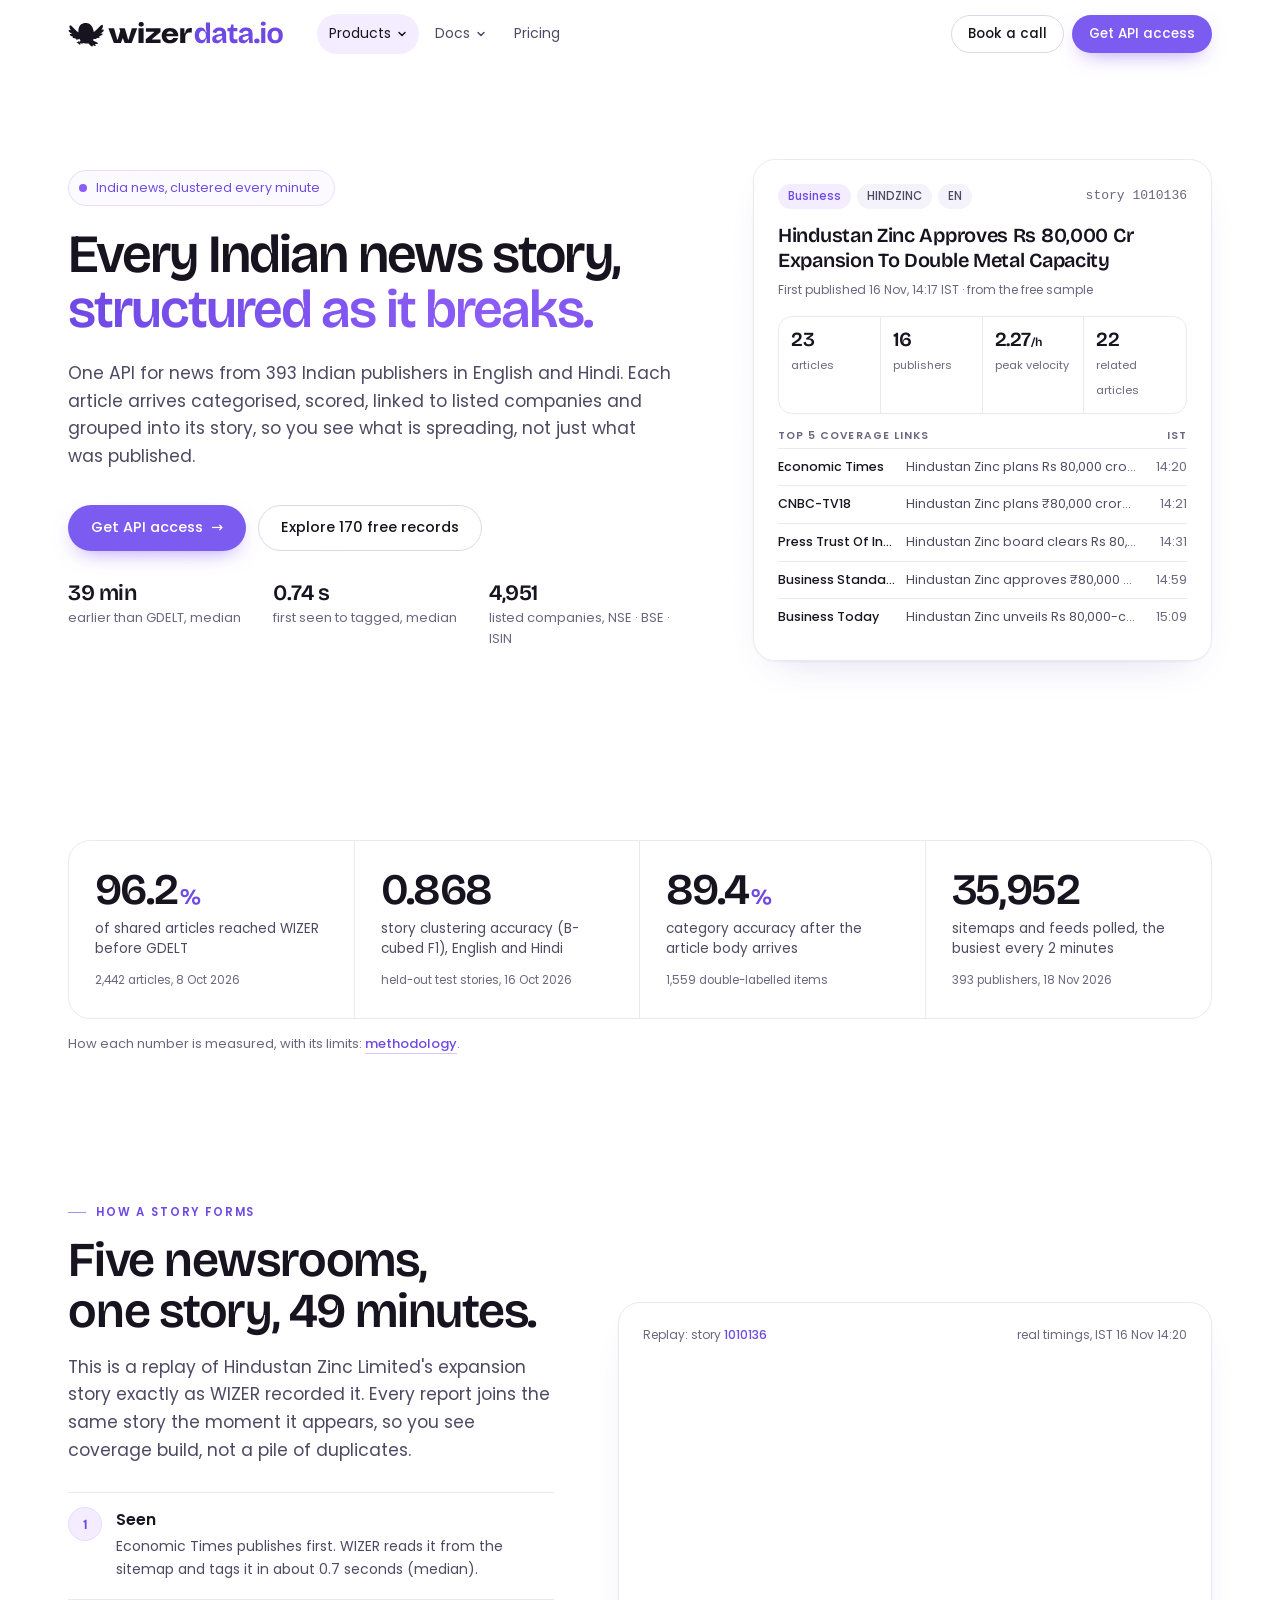
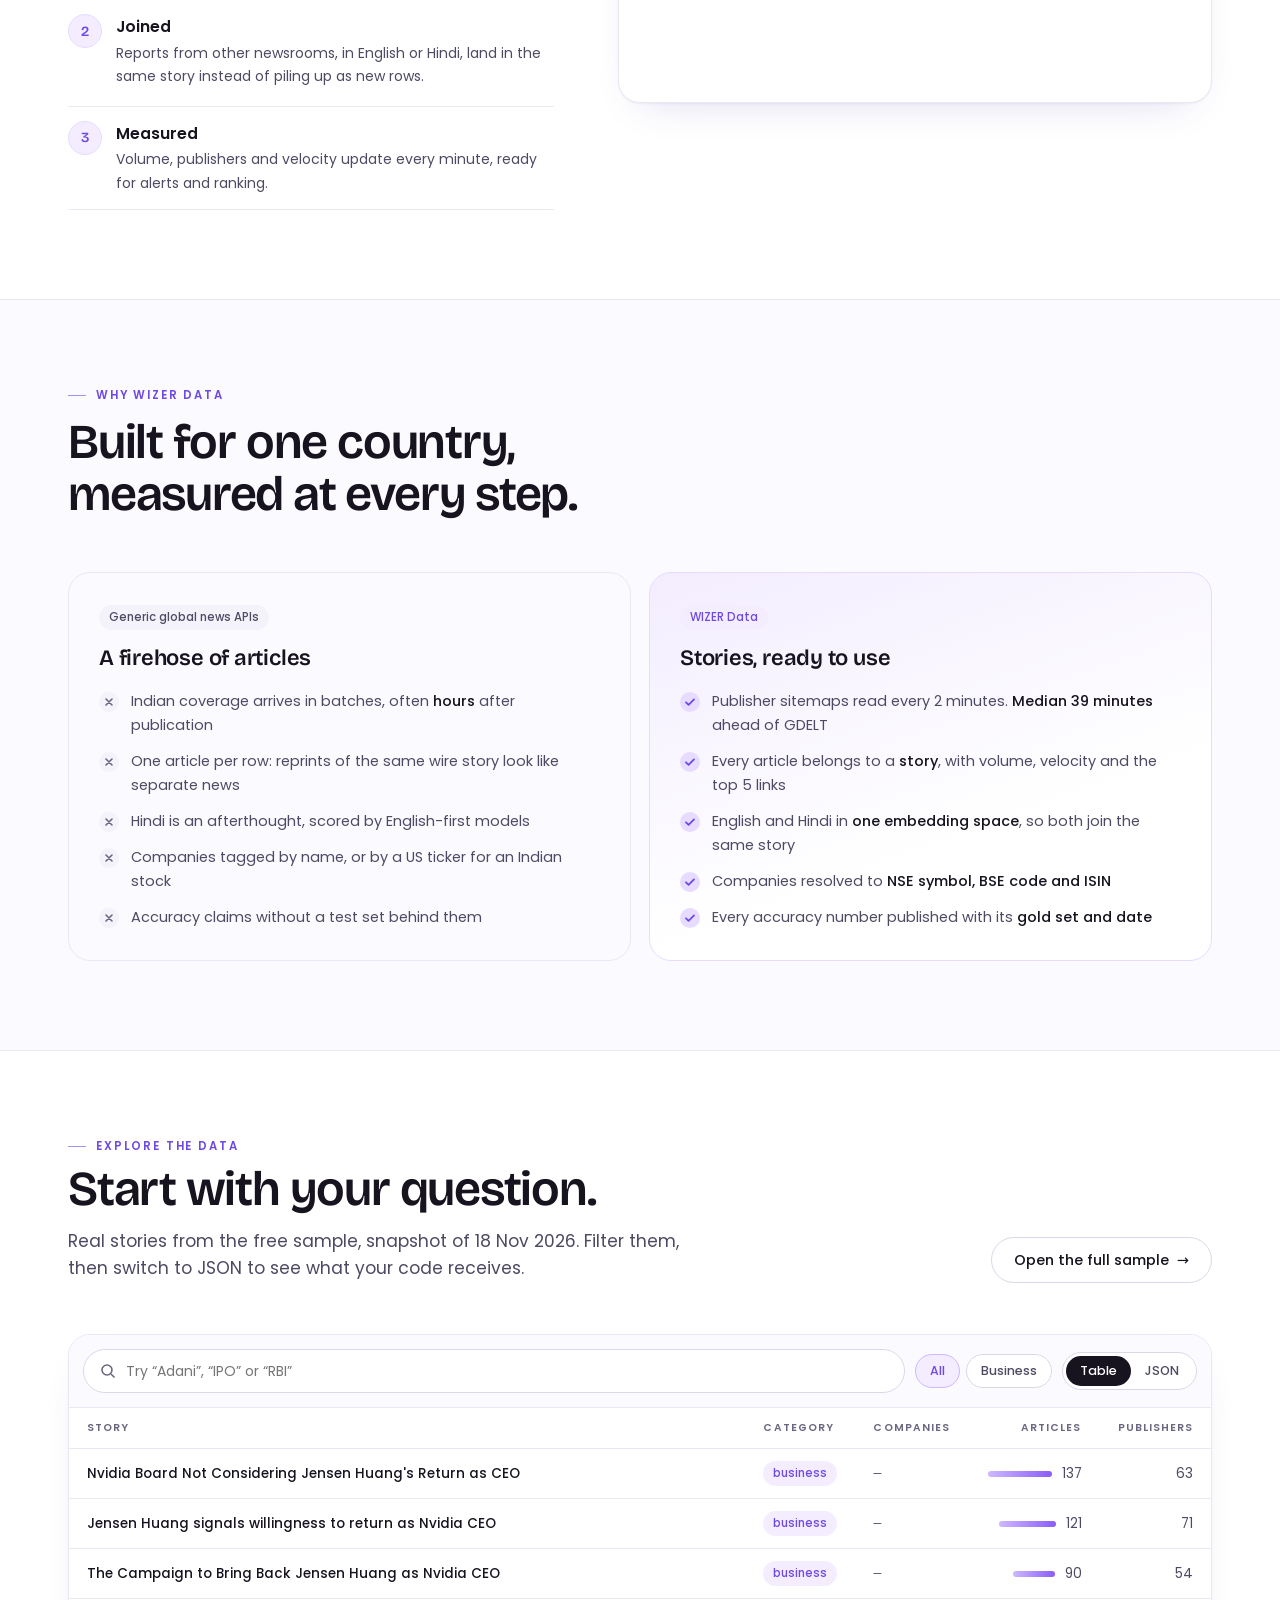
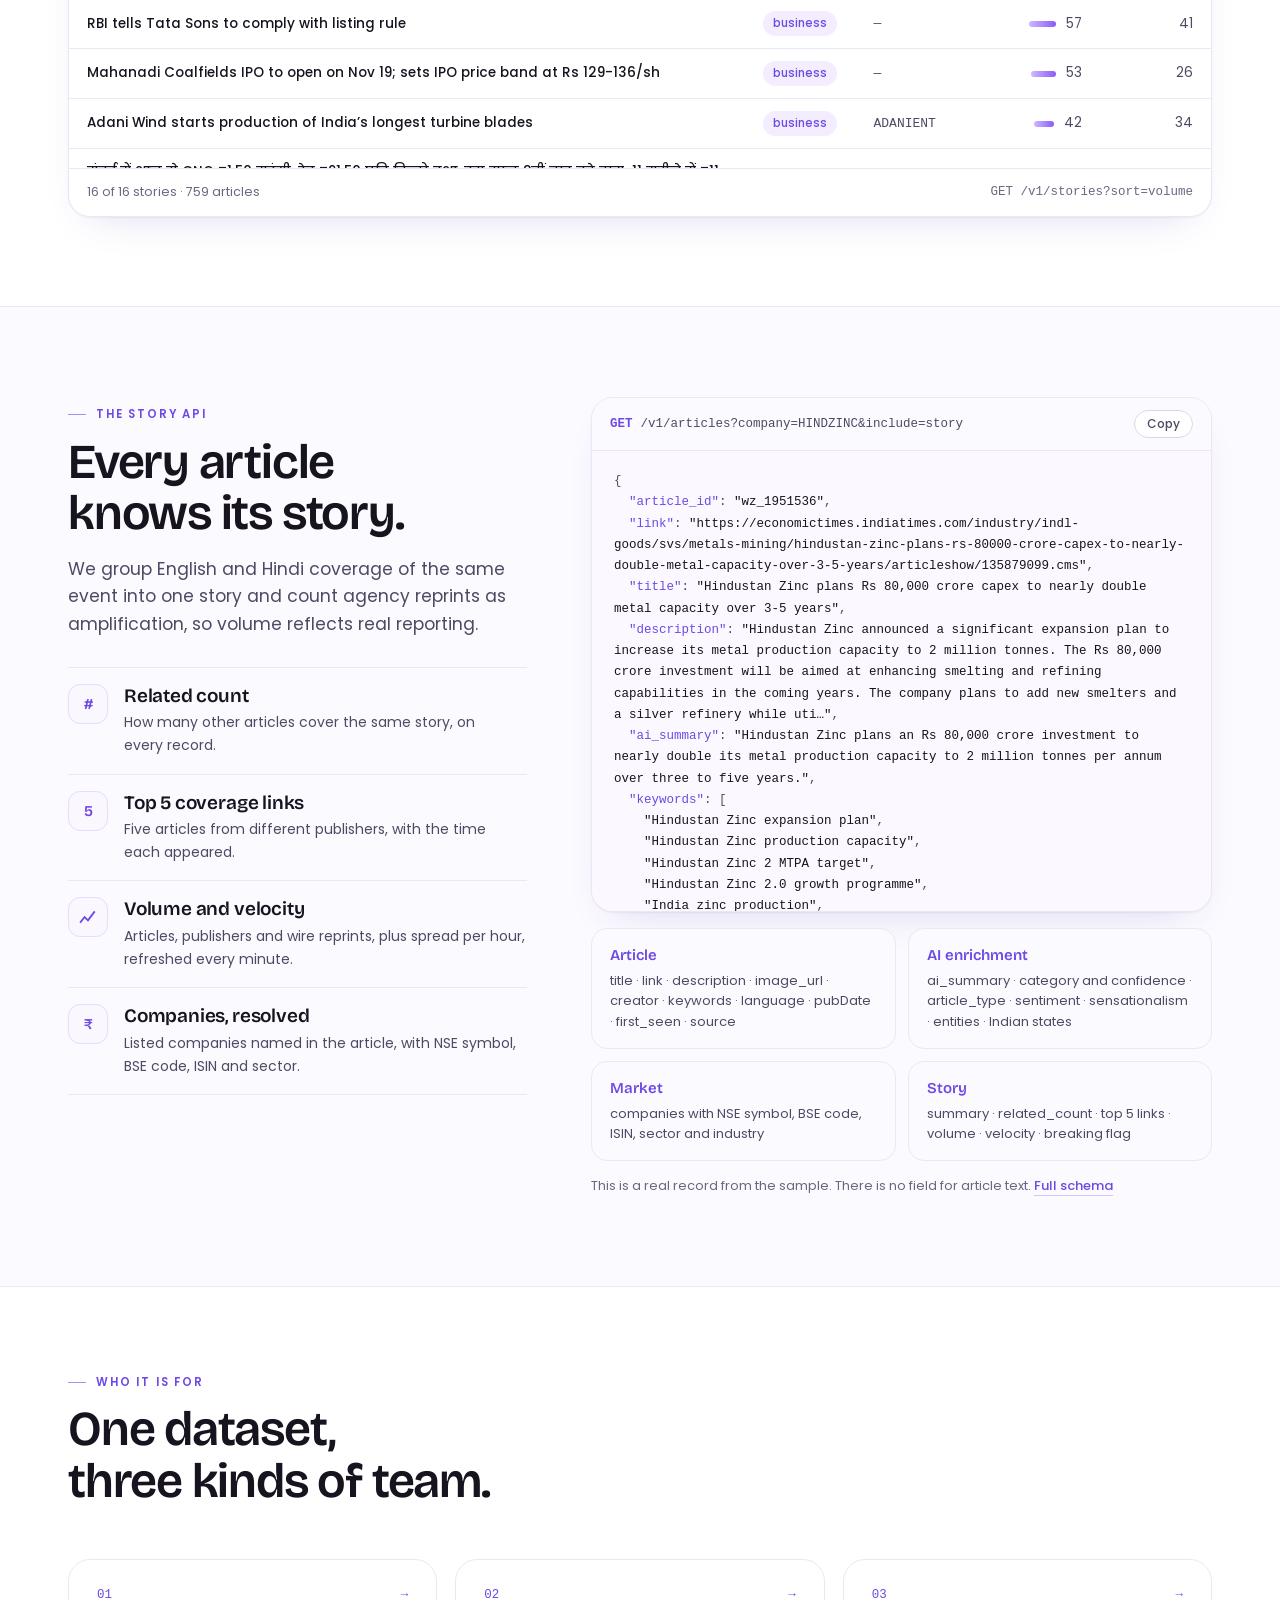
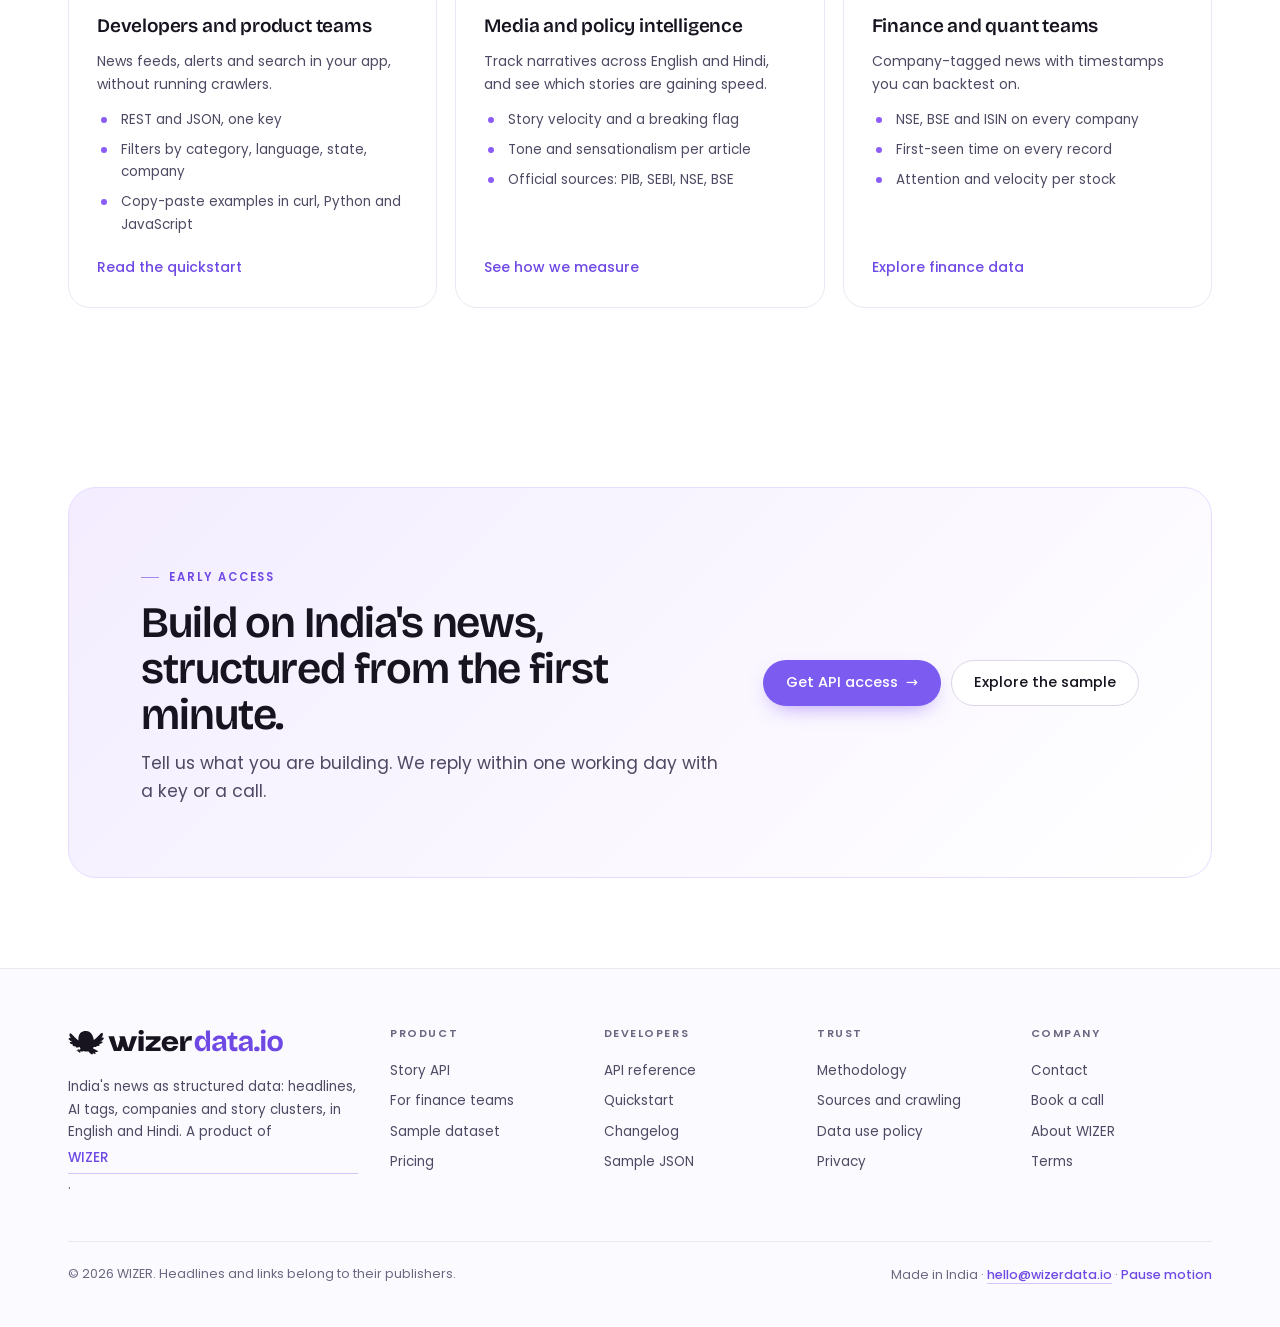
==== index.html @ df85587a "Deploy 2026-11-18 15:23" ====
<!doctype html>
<html lang="en">
<head>
<meta charset="utf-8">
<meta name="viewport" content="width=device-width, initial-scale=1, viewport-fit=cover">
<title>WIZER Data · India&#x27;s news as structured data</title>
<meta name="description" content="One API for Indian news in English and Hindi. Every article arrives tagged, linked to listed companies and grouped into its story, with volume and velocity. Never full text.">
<link rel="canonical" href="https://wizerdata.io/">
<meta name="theme-color" content="#ffffff" media="(prefers-color-scheme: light)">
<meta name="theme-color" content="#0f0d16" media="(prefers-color-scheme: dark)">
<meta property="og:type" content="website">
<meta property="og:site_name" content="WIZER Data">
<meta property="og:title" content="WIZER Data · India&#x27;s news as structured data">
<meta property="og:description" content="One API for Indian news in English and Hindi. Every article arrives tagged, linked to listed companies and grouped into its story, with volume and velocity. Never full text.">
<meta property="og:url" content="https://wizerdata.io/">
<meta property="og:image" content="https://wizerdata.io/assets/img/og.png">
<meta property="og:image:width" content="1200"><meta property="og:image:height" content="630">
<meta property="og:image:alt" content="WIZER Data: India's news as structured data">
<meta name="twitter:card" content="summary_large_image">
<meta name="twitter:title" content="WIZER Data · India&#x27;s news as structured data">
<meta name="twitter:description" content="One API for Indian news in English and Hindi. Every article arrives tagged, linked to listed companies and grouped into its story, with volume and velocity. Never full text.">
<meta name="twitter:image" content="https://wizerdata.io/assets/img/og.png">
<link rel="icon" href="assets/img/favicon.svg" type="image/svg+xml">
<link rel="icon" href="assets/img/favicon-32.png" sizes="32x32" type="image/png">
<link rel="apple-touch-icon" href="assets/img/apple-touch-icon.png">
<link rel="manifest" href="site.webmanifest">
<link rel="preconnect" href="https://fonts.googleapis.com">
<link rel="preconnect" href="https://fonts.gstatic.com" crossorigin>
<link rel="stylesheet" href="https://fonts.googleapis.com/css2?family=Bricolage+Grotesque:opsz,wght@12..96,500;12..96,600&family=Poppins:wght@400;500;600&display=swap">
<link rel="stylesheet" href="assets/css/site.31209aea.css">
<script type="application/ld+json">{"@context": "https://schema.org", "@graph": [{"@type": "Organization", "name": "WIZER", "url": "https://letswizer.com", "logo": "https://wizerdata.io/assets/img/icon-512.png", "email": "hello@wizerdata.io"}, {"@type": "WebSite", "name": "WIZER Data", "url": "https://wizerdata.io"}]}</script>
</head>
<body>
<a class="skip" href="#main">Skip to content</a>
<header class="nav" id="nav">
  <div class="wrap">
    <a href="index.html" class="logo" aria-label="WIZER Data home"><svg class="" viewBox="440 334 8452 1020" aria-hidden="true" focusable="false"><path d="M1551.42 1000.61C1566.74 1015.77 1560.55 1039.88 1536.38 1043.42C1505.86 1047.88 1475.66 1040.4 1447.03 1026.11C1439.7 1051.25 1430.27 1073.07 1419.36 1092.01C1444.07 1109.39 1484.93 1129.93 1523.35 1149.23C1584.04 1179.74 1638.64 1207.17 1613.8 1214.26C1590.6 1239.14 1542.91 1243.11 1498.71 1235.86C1524.87 1272.66 1540.91 1303.82 1520.14 1309.75C1495.34 1316.83 1450.35 1298.96 1410.51 1274.37C1420.58 1301.6 1422.37 1323.52 1403.71 1328.85C1363.22 1340.41 1281.71 1261.89 1247.91 1212.39C1228.83 1216.44 1212.98 1218.03 1203.06 1219.03C1196.94 1219.64 1193.07 1220.03 1192.07 1220.63C1135.8 1222.23 1088.29 1212.82 1048.39 1196.03C1040.02 1203.17 1030.21 1208.85 1019.55 1212.67C1006.04 1217.51 991.646 1219.18 977.819 1217.53C965.038 1216.01 953.147 1211.68 943.18 1204.95C934.425 1212.33 924.583 1220.1 914.13 1228.09C913.468 1228.59 912.826 1229.08 912.205 1229.55C924.686 1257.32 928.536 1274.41 917.597 1278.69C904.723 1283.72 894.342 1271.22 880.806 1246.6C874.782 1242.02 866.348 1235.52 854.084 1226.8C843.135 1219 832.289 1211.92 822.333 1205.43C791.316 1185.19 769.117 1170.71 780.46 1158.41C789.764 1148.31 814.084 1159.07 844.739 1178.66C828.035 1149.1 816.465 1128 832.641 1121.67C847.305 1115.94 865.054 1139.2 883.921 1173.29C884.014 1172.44 884.117 1171.6 884.211 1170.77C887.605 1142.13 889.768 1123.85 906.317 1126.42C911.274 1127.18 914.668 1130.47 916.811 1135.76C919.605 1125.04 925.018 1114.81 932.645 1105.85C913.54 1080.87 898.865 1053.82 887.947 1026.87C851.279 1051.36 811.021 1066.77 770.183 1060.81C746.028 1057.28 739.829 1033.16 755.135 1017.99C722.297 1021.47 685.671 1019.29 647.183 1005.71C622.376 996.947 617.739 969.389 638.779 954.891C640.828 953.481 642.908 952.08 645.04 950.698C554.154 923.621 488.291 891.324 515.406 854.242C518.842 849.54 524.379 846.065 530.464 844.437C552.394 838.552 581.238 839.098 613.393 844.528C516.514 797.332 432.964 741.751 475.272 693.482C477.539 690.899 480.467 688.507 483.976 687.452C498.816 683.004 526.884 687.37 560.725 698.239C518.615 649.297 482.32 586.548 502.708 517.961C505.637 508.11 512.829 497.815 524.389 498.524C572.472 501.462 658.608 615.735 736.186 689.571C766.84 718.74 809.593 752.192 848.878 782.262C821.877 441.342 1052.49 407.962 1118.07 407.962C1119.69 407.962 1121.72 407.907 1124.16 407.853C1175.28 406.589 1400.19 401.05 1453.61 767.982C1493.99 737.131 1538.66 702.359 1570.38 672.181C1647.96 598.345 1734.1 484.081 1782.18 481.134C1793.73 480.424 1800.93 490.72 1803.86 500.58C1824.24 569.158 1787.96 631.916 1745.83 680.858C1779.69 669.98 1807.74 665.614 1822.58 670.062C1826.1 671.117 1829.02 673.509 1831.29 676.092C1873.61 724.361 1790.06 779.942 1693.18 827.138C1725.33 821.708 1754.18 821.162 1776.11 827.047C1782.19 828.684 1787.73 832.158 1791.16 836.861C1818.27 873.942 1752.42 906.231 1661.53 933.307C1663.66 934.69 1665.74 936.091 1667.79 937.5C1688.83 951.998 1684.19 979.557 1659.39 988.316C1620.9 1001.9 1584.27 1004.08 1551.42 1000.61ZM2664.45 1196.22L2589.84 996.474L2514.8 1196.22H2239.1L2024.25 621.029H2246.55L2370.74 1058.7H2391.85L2488.43 724.997L2449.6 621.029H2666.53L2707.71 747.226L2796.09 1058.7H2817.2L2943.88 621.029H3156.24L2940.15 1196.22H2664.45ZM4766.17 907.895C4766.17 917.4 4765.82 926.804 4765.12 936.091H4294.16C4297.07 956.91 4303.14 977.029 4312.14 995.438C4325.22 1022.19 4344.03 1044.41 4366.69 1059.86C4389.34 1075.3 4415.04 1083.43 4441.2 1083.43C4467.37 1083.43 4493.06 1075.3 4515.72 1059.86C4537.66 1044.9 4556.01 1023.58 4569.02 997.939H4754.75C4721.78 1121.24 4617.3 1210.77 4441.2 1210.77C4232.75 1210.77 4116.24 1075.17 4116.24 907.895C4116.24 740.623 4226.54 605.021 4441.2 605.021C4657.94 605.021 4766.17 740.623 4766.17 907.895ZM3489.19 1196.22V1049.96L3814.57 776.013V759.642H3496.64V619.937H4067.92V765.099L3740.05 1040.14V1055.42H4071.64V1196.22H3489.19ZM4841.74 1196.22V619.937H5005.68L5009.39 815.305H5034.23C5040.03 764.371 5050.79 723.988 5066.53 694.155C5083.09 663.595 5106.26 641.402 5136.08 627.577C5166.71 613.753 5204.38 606.84 5249.08 606.84C5255.72 606.84 5263.17 607.204 5271.45 607.932C5279.73 607.932 5289.25 608.659 5300 610.114L5292.55 797.842C5279.3 792.021 5264.81 788.383 5249.08 786.927C5234.19 784.745 5220.94 783.653 5209.35 783.653C5177.05 783.653 5148.9 789.11 5124.89 800.025C5101.72 810.939 5083.09 827.674 5069.01 850.231C5055.76 872.787 5047.08 901.165 5042.94 935.363V1196.22H4841.74ZM3205.87 1196.22V619.937H3405.82V1196.22H3205.87ZM3414.56 464.953C3414.56 480.915 3409.78 496.605 3400.69 510.43C3391.62 524.255 3378.55 535.742 3362.81 543.719C3347.08 551.704 3329.23 555.906 3311.07 555.906C3292.91 555.906 3275.05 551.704 3259.32 543.719C3243.59 535.742 3230.52 524.255 3221.44 510.43C3212.36 496.605 3207.58 480.915 3207.58 464.953C3207.58 448.991 3212.36 433.301 3221.44 419.477C3230.52 405.652 3243.59 394.164 3259.32 386.188C3275.05 378.202 3292.91 374 3311.07 374C3329.23 374 3347.08 378.202 3362.81 386.188C3378.55 394.164 3391.62 405.652 3400.69 419.477C3409.78 433.301 3414.56 448.991 3414.56 464.953ZM4575.27 830.585C4573.71 826.81 4572.05 823.09 4570.27 819.443C4557.19 792.694 4538.37 770.474 4515.72 755.021C4493.06 739.577 4467.37 731.446 4441.2 731.446C4415.04 731.446 4389.34 739.577 4366.69 755.021C4344.03 770.474 4325.22 792.694 4312.14 819.443C4310.36 823.09 4308.69 826.81 4307.14 830.585H4575.27ZM921.52 1180.89C920.454 1178.84 919.512 1176.73 918.684 1174.56C918.353 1177.73 917.959 1181.01 917.494 1184.38C918.86 1183.2 920.205 1182.04 921.52 1180.89Z" fill="currentColor"/><path class="logo-accent" d="M5657.12 1210.75C5607.63 1210.75 5564.13 1198 5526.62 1172.5C5489.88 1147 5461.38 1111 5441.13 1064.5C5420.88 1018 5410.75 962.875 5410.75 899.125C5410.75 839.125 5419.75 785.875 5437.75 739.375C5455.75 692.875 5482.38 656.5 5517.62 630.25C5552.88 604 5596.75 590.875 5649.25 590.875C5687.5 590.875 5719.75 598 5746 612.25C5772.25 626.5 5793.63 647.5 5810.12 675.25C5827.38 702.25 5840.88 734.875 5850.63 773.125H5876.5C5871.25 749.125 5866.38 725.875 5861.88 703.375C5858.13 680.125 5855.13 658 5852.88 637C5850.63 616 5849.5 597.625 5849.5 581.875V390.625H6011.5V904.75V1195H5876.5V1024H5854C5845.75 1066 5833 1100.88 5815.75 1128.62C5798.5 1156.38 5776.38 1177 5749.38 1190.5C5723.13 1204 5692.38 1210.75 5657.12 1210.75ZM5711.12 1078C5735.88 1078 5756.88 1072.75 5774.13 1062.25C5791.38 1051.75 5805.62 1038.25 5816.88 1021.75C5828.13 1004.5 5836.38 986.125 5841.63 966.625C5846.88 946.375 5849.5 927.625 5849.5 910.375V889C5849.5 874.75 5847.25 860.125 5842.75 845.125C5839 829.375 5833.38 814 5825.88 799C5818.38 784 5809 770.875 5797.75 759.625C5786.5 747.625 5773.38 738.25 5758.38 731.5C5743.38 724.75 5726.88 721.375 5708.88 721.375C5681.88 721.375 5659 728.875 5640.25 743.875C5621.5 758.875 5606.88 779.875 5596.38 806.875C5585.88 833.125 5580.63 863.875 5580.63 899.125C5580.63 935.125 5585.88 966.625 5596.38 993.625C5607.63 1020.62 5623 1041.62 5642.5 1056.62C5662 1070.88 5684.88 1078 5711.12 1078ZM6265.38 1210.75C6232.38 1210.75 6203.13 1204.38 6177.63 1191.62C6152.13 1178.12 6132.26 1159 6118.01 1134.25C6103.76 1109.5 6096.63 1078.75 6096.63 1042C6096.63 1009.75 6102.63 982.75 6114.63 961C6127.38 939.25 6145.76 921.625 6169.76 908.125C6193.76 894.625 6223.38 883.375 6258.63 874.375C6293.88 865.375 6334.01 857.5 6379.01 850.75C6403.01 847 6422.51 843.625 6437.51 840.625C6453.26 836.875 6464.88 831.25 6472.38 823.75C6479.88 815.5 6483.63 803.875 6483.63 788.875C6483.63 767.875 6476.13 749.875 6461.13 734.875C6446.13 719.875 6422.51 712.375 6390.26 712.375C6368.51 712.375 6348.26 716.125 6329.51 723.625C6311.51 731.125 6295.76 742.375 6282.26 757.375C6269.51 772.375 6260.13 791.5 6254.13 814.75L6111.26 770.875C6120.26 740.125 6133.01 713.5 6149.51 691C6166.76 668.5 6187.38 649.75 6211.38 634.75C6235.38 619 6262.76 607.375 6293.51 599.875C6324.26 592.375 6357.63 588.625 6393.63 588.625C6451.38 588.625 6498.26 598 6534.26 616.75C6571.01 634.75 6598.38 663.25 6616.38 702.25C6634.38 740.5 6643.38 790 6643.38 850.75V952C6643.38 978.25 6643.76 1004.88 6644.51 1031.88C6646.01 1058.88 6647.51 1086.25 6649.01 1114C6651.26 1141 6653.51 1168 6655.76 1195H6512.88C6509.88 1176.25 6506.88 1154.88 6503.88 1130.88C6501.63 1106.12 6499.76 1081.38 6498.26 1056.62H6478.01C6467.51 1085.12 6452.51 1111 6433.01 1134.25C6413.51 1157.5 6389.51 1176.25 6361.01 1190.5C6333.26 1204 6301.38 1210.75 6265.38 1210.75ZM6334.01 1093.75C6348.26 1093.75 6362.51 1091.12 6376.76 1085.88C6391.76 1080.62 6406.01 1073.5 6419.51 1064.5C6433.76 1054.75 6446.51 1042.75 6457.76 1028.5C6469.76 1014.25 6479.51 998.125 6487.01 980.125L6484.76 885.625L6510.63 891.25C6497.13 901 6481.38 908.875 6463.38 914.875C6445.38 920.125 6426.63 924.25 6407.13 927.25C6388.38 930.25 6369.63 933.625 6350.88 937.375C6332.13 941.125 6315.26 946 6300.26 952C6286.01 958 6274.38 966.25 6265.38 976.75C6257.13 986.5 6253.01 1000.38 6253.01 1018.38C6253.01 1041.62 6260.51 1060 6275.51 1073.5C6290.51 1087 6310.01 1093.75 6334.01 1093.75ZM6970.71 1208.5C6904.71 1208.5 6855.96 1191.25 6824.46 1156.75C6793.71 1121.5 6778.34 1065.62 6778.34 989.125V731.5H6692.84L6695.09 604.375H6754.71C6777.96 604.375 6795.21 601 6806.46 594.25C6817.71 587.5 6824.46 575.125 6826.71 557.125L6841.34 472.75H6933.59V604.375H7083.21V736H6933.59V982.375C6933.59 1009.38 6939.96 1028.88 6952.71 1040.88C6965.46 1052.88 6984.96 1058.88 7011.21 1058.88C7025.46 1058.88 7038.96 1057.38 7051.71 1054.38C7065.21 1051.38 7076.84 1046.5 7086.59 1039.75V1190.5C7063.34 1198 7041.96 1202.88 7022.46 1205.12C7002.96 1207.38 6985.71 1208.5 6970.71 1208.5ZM7303.11 1210.75C7270.11 1210.75 7240.86 1204.38 7215.36 1191.62C7189.86 1178.12 7169.98 1159 7155.73 1134.25C7141.48 1109.5 7134.36 1078.75 7134.36 1042C7134.36 1009.75 7140.36 982.75 7152.36 961C7165.11 939.25 7183.48 921.625 7207.48 908.125C7231.48 894.625 7261.11 883.375 7296.36 874.375C7331.61 865.375 7371.73 857.5 7416.73 850.75C7440.73 847 7460.23 843.625 7475.23 840.625C7490.98 836.875 7502.61 831.25 7510.11 823.75C7517.61 815.5 7521.36 803.875 7521.36 788.875C7521.36 767.875 7513.86 749.875 7498.86 734.875C7483.86 719.875 7460.23 712.375 7427.98 712.375C7406.23 712.375 7385.98 716.125 7367.23 723.625C7349.23 731.125 7333.48 742.375 7319.98 757.375C7307.23 772.375 7297.86 791.5 7291.86 814.75L7148.98 770.875C7157.98 740.125 7170.73 713.5 7187.23 691C7204.48 668.5 7225.11 649.75 7249.11 634.75C7273.11 619 7300.48 607.375 7331.23 599.875C7361.98 592.375 7395.36 588.625 7431.36 588.625C7489.11 588.625 7535.98 598 7571.98 616.75C7608.73 634.75 7636.11 663.25 7654.11 702.25C7672.11 740.5 7681.11 790 7681.11 850.75V952C7681.11 978.25 7681.48 1004.88 7682.23 1031.88C7683.73 1058.88 7685.23 1086.25 7686.73 1114C7688.98 1141 7691.23 1168 7693.48 1195H7550.61C7547.61 1176.25 7544.61 1154.88 7541.61 1130.88C7539.36 1106.12 7537.48 1081.38 7535.98 1056.62H7515.73C7505.23 1085.12 7490.23 1111 7470.73 1134.25C7451.23 1157.5 7427.23 1176.25 7398.73 1190.5C7370.98 1204 7339.11 1210.75 7303.11 1210.75ZM7371.73 1093.75C7385.98 1093.75 7400.23 1091.12 7414.48 1085.88C7429.48 1080.62 7443.73 1073.5 7457.23 1064.5C7471.48 1054.75 7484.23 1042.75 7495.48 1028.5C7507.48 1014.25 7517.23 998.125 7524.73 980.125L7522.48 885.625L7548.36 891.25C7534.86 901 7519.11 908.875 7501.11 914.875C7483.11 920.125 7464.36 924.25 7444.86 927.25C7426.11 930.25 7407.36 933.625 7388.61 937.375C7369.86 941.125 7352.98 946 7337.98 952C7323.73 958 7312.11 966.25 7303.11 976.75C7294.86 986.5 7290.73 1000.38 7290.73 1018.38C7290.73 1041.62 7298.23 1060 7313.23 1073.5C7328.23 1087 7347.73 1093.75 7371.73 1093.75ZM7848.61 1209.62C7813.36 1209.62 7786.73 1202.12 7768.73 1187.12C7751.48 1172.12 7742.86 1148.88 7742.86 1117.38C7742.86 1085.12 7751.48 1061.5 7768.73 1046.5C7786.73 1031.5 7813.36 1024 7848.61 1024C7884.61 1024 7911.23 1031.5 7928.48 1046.5C7946.48 1061.5 7955.48 1085.12 7955.48 1117.38C7955.48 1178.88 7919.86 1209.62 7848.61 1209.62ZM8018.98 1195V604.375H8180.98V1195H8018.98ZM8101.11 515.5C8069.61 515.5 8045.23 509.125 8027.98 496.375C8011.48 482.875 8003.23 463.375 8003.23 437.875C8003.23 411.625 8011.48 391.75 8027.98 378.25C8045.23 364.75 8069.61 358 8101.11 358C8133.36 358 8157.73 364.75 8174.23 378.25C8191.48 391.75 8200.11 411.625 8200.11 437.875C8200.11 462.625 8191.48 481.75 8174.23 495.25C8157.73 508.75 8133.36 515.5 8101.11 515.5ZM8565 1210.75C8505.75 1210.75 8453.62 1199.12 8408.62 1175.88C8363.62 1151.88 8328.37 1117 8302.87 1071.25C8277.37 1024.75 8264.62 967 8264.62 898C8264.62 829 8277.37 771.625 8302.87 725.875C8329.12 680.125 8364.75 646 8409.75 623.5C8455.5 600.25 8507.25 588.625 8565 588.625C8624.25 588.625 8676.37 600.25 8721.37 623.5C8767.12 646.75 8802.75 681.625 8828.25 728.125C8854.5 773.875 8867.62 831.25 8867.62 900.25C8867.62 970 8854.12 1028.12 8827.12 1074.62C8800.87 1120.38 8764.87 1154.5 8719.12 1177C8674.12 1199.5 8622.75 1210.75 8565 1210.75ZM8570.62 1090.38C8599.87 1090.38 8624.25 1083.62 8643.75 1070.12C8664 1056.62 8679 1036.38 8688.75 1009.38C8699.25 981.625 8704.5 948.25 8704.5 909.25C8704.5 868 8698.87 833.125 8687.62 804.625C8677.12 775.375 8661.37 753.25 8640.37 738.25C8619.37 722.5 8592.75 714.625 8560.5 714.625C8532.75 714.625 8508.75 721.375 8488.5 734.875C8468.25 747.625 8452.87 767.875 8442.37 795.625C8431.87 822.625 8426.62 856 8426.62 895.75C8426.62 959.5 8439.37 1007.88 8464.87 1040.88C8490.37 1073.88 8525.62 1090.38 8570.62 1090.38Z"/></svg></a>
    <nav class="nav-links" aria-label="Primary"><div class="dd" data-dd><button class="dd-btn is-here" type="button" aria-expanded="false" aria-controls="dd-products">Products<svg class="chev" width="10" height="10" viewBox="0 0 10 10" aria-hidden="true"><path d="M2 3.5l3 3 3-3" fill="none" stroke="currentColor" stroke-width="1.5" stroke-linecap="round" stroke-linejoin="round"/></svg></button><div class="dd-panel" id="dd-products" hidden><div class="dd-grid"><a class="dd-item" href="index.html#story-api" aria-current="page"><span class="dd-ico" aria-hidden="true"><svg width="20" height="20" viewBox="0 0 20 20" fill="none" stroke="currentColor" stroke-width="1.5" stroke-linecap="round" stroke-linejoin="round"><path d="M4 5h9a2 2 0 012 2v9H6a2 2 0 01-2-2V5z"/><path d="M15 9h1.5a1.5 1.5 0 011.5 1.5V15a1 1 0 01-1 1h-2"/><path d="M7 8.5h5M7 11.5h5M7 14h3"/></svg></span><span class="dd-txt"><b>News &amp; Story API</b><span>Indian news with AI tags, companies and story clusters, in English and Hindi.</span></span></a><a class="dd-item" href="finance.html"><span class="dd-ico" aria-hidden="true"><svg width="20" height="20" viewBox="0 0 20 20" fill="none" stroke="currentColor" stroke-width="1.5" stroke-linecap="round" stroke-linejoin="round"><path d="M3.5 16.5h13"/><path d="M5.5 13l3-3.5 2.5 2 4-5"/><path d="M12.5 6.5H15V9"/></svg></span><span class="dd-txt"><b>Finance data</b><span>Company-tagged news with NSE, BSE and ISIN, for quant and research teams.</span></span></a><a class="dd-item" href="sample.html"><span class="dd-ico" aria-hidden="true"><svg width="20" height="20" viewBox="0 0 20 20" fill="none" stroke="currentColor" stroke-width="1.5" stroke-linecap="round" stroke-linejoin="round"><rect x="3.5" y="4" width="13" height="12" rx="2"/><path d="M3.5 8h13M3.5 12h13M8 4v12"/></svg></span><span class="dd-txt"><b>Sample dataset</b><span>170 real records with every field. No sign-up.</span></span></a><a class="dd-item" href="contact.html?intent=full"><span class="dd-ico" aria-hidden="true"><svg width="20" height="20" viewBox="0 0 20 20" fill="none" stroke="currentColor" stroke-width="1.5" stroke-linecap="round" stroke-linejoin="round"><path d="M4 6h7M14 6h2M4 10h2M9 10h7M4 14h9M16 14h0"/><circle cx="12.5" cy="6" r="1.5"/><circle cx="7.5" cy="10" r="1.5"/><circle cx="14.5" cy="14" r="1.5"/></svg></span><span class="dd-txt"><b>Custom datasets</b><span>Your sources, regions, history and delivery format.</span></span></a></div></div></div><div class="dd" data-dd><button class="dd-btn" type="button" aria-expanded="false" aria-controls="dd-docs">Docs<svg class="chev" width="10" height="10" viewBox="0 0 10 10" aria-hidden="true"><path d="M2 3.5l3 3 3-3" fill="none" stroke="currentColor" stroke-width="1.5" stroke-linecap="round" stroke-linejoin="round"/></svg></button><div class="dd-panel" id="dd-docs" hidden><div class="dd-grid"><a class="dd-item" href="docs.html"><span class="dd-ico" aria-hidden="true"><svg width="20" height="20" viewBox="0 0 20 20" fill="none" stroke="currentColor" stroke-width="1.5" stroke-linecap="round" stroke-linejoin="round"><path d="M5 3.5h8l2.5 2.5v10.5H5z"/><path d="M8 9.5l-1.5 1.5L8 12.5M12 9.5l1.5 1.5-1.5 1.5"/></svg></span><span class="dd-txt"><b>API reference</b><span>Endpoints, parameters, errors and rate limits.</span></span></a><a class="dd-item" href="docs.html#quickstart"><span class="dd-ico" aria-hidden="true"><svg width="20" height="20" viewBox="0 0 20 20" fill="none" stroke="currentColor" stroke-width="1.5" stroke-linecap="round" stroke-linejoin="round"><path d="M11 3L5 11h4.5L9 17l6-8h-4.5z"/></svg></span><span class="dd-txt"><b>Quickstart</b><span>Your first call in curl, Python or JavaScript.</span></span></a><a class="dd-item" href="docs.html#schema"><span class="dd-ico" aria-hidden="true"><svg width="20" height="20" viewBox="0 0 20 20" fill="none" stroke="currentColor" stroke-width="1.5" stroke-linecap="round" stroke-linejoin="round"><path d="M10 3.5l6.5 3.25L10 10 3.5 6.75z"/><path d="M3.5 10.25L10 13.5l6.5-3.25"/><path d="M3.5 13.75L10 17l6.5-3.25"/></svg></span><span class="dd-txt"><b>Record schema</b><span>Every field, its type and how often it is filled.</span></span></a><a class="dd-item" href="methodology.html"><span class="dd-ico" aria-hidden="true"><svg width="20" height="20" viewBox="0 0 20 20" fill="none" stroke="currentColor" stroke-width="1.5" stroke-linecap="round" stroke-linejoin="round"><circle cx="10" cy="10" r="6.5"/><circle cx="10" cy="10" r="3.5"/><circle cx="10" cy="10" r=".8" fill="currentColor"/></svg></span><span class="dd-txt"><b>Methodology</b><span>How every accuracy number is measured, with its limits.</span></span></a><a class="dd-item" href="docs.html#changelog"><span class="dd-ico" aria-hidden="true"><svg width="20" height="20" viewBox="0 0 20 20" fill="none" stroke="currentColor" stroke-width="1.5" stroke-linecap="round" stroke-linejoin="round"><circle cx="10" cy="10" r="6.5"/><path d="M10 6.5V10l2.5 1.5"/></svg></span><span class="dd-txt"><b>Changelog</b><span>What changed in the API and the pipeline.</span></span></a><a class="dd-item" href="openapi.json"><span class="dd-ico" aria-hidden="true"><svg width="20" height="20" viewBox="0 0 20 20" fill="none" stroke="currentColor" stroke-width="1.5" stroke-linecap="round" stroke-linejoin="round"><path d="M7.5 5C6 5 5.5 5.8 5.5 7v1.5c0 .8-.5 1.5-1.5 1.5 1 0 1.5.7 1.5 1.5V13c0 1.2.5 2 2 2M12.5 5c1.5 0 2 .8 2 2v1.5c0 .8.5 1.5 1.5 1.5-1 0-1.5.7-1.5 1.5V13c0 1.2-.5 2-2 2"/></svg></span><span class="dd-txt"><b>OpenAPI spec</b><span>Machine-readable contract. Postman collection on the reference page.</span></span></a></div></div></div><a href="pricing.html">Pricing</a></nav>
    <div class="nav-cta">
      <a href="contact.html?intent=call" class="btn btn-ghost btn-sm">Book a call</a>
      <a href="contact.html?intent=key" class="btn btn-primary btn-sm">Get API access</a>
      <button class="menu-btn" type="button" aria-label="Open menu" aria-expanded="false" aria-controls="mobile-menu"><span></span><span></span><span></span></button>
    </div>
  </div>
  <nav class="mobile-menu" id="mobile-menu" aria-label="Mobile"><p class="mm-h">Products</p><a href="index.html#story-api">News &amp; Story API</a><a href="finance.html">Finance data</a><a href="sample.html">Sample dataset</a><a href="contact.html?intent=full">Custom datasets</a><p class="mm-h">Docs</p><a href="docs.html">API reference</a><a href="docs.html#quickstart">Quickstart</a><a href="docs.html#schema">Record schema</a><a href="methodology.html">Methodology</a><a href="docs.html#changelog">Changelog</a><a href="openapi.json">OpenAPI spec</a><a href="pricing.html">Pricing</a><a href="contact.html?intent=call">Book a call</a><a class="btn btn-primary" href="contact.html?intent=key">Get API access</a></nav>
</header>
<main id="main">

<section class="hero" aria-labelledby="hero-h">
  <div class="hero-art"><canvas data-art="ribbons" aria-hidden="true"></canvas></div>

  <div class="wrap hero-grid">
    <div class="reveal">
      <span class="pill"><span class="live" aria-hidden="true"></span>India news, clustered every minute</span>
      <h1 id="hero-h"><span class="ln">Every Indian news story,</span> <span class="ln grad-text">structured as it breaks.</span></h1>
      <p class="lede">One API for news from 393 Indian publishers in English and Hindi. Each article arrives categorised, scored, linked to listed companies and grouped into its story, so you see what is spreading, not just what was published.</p>
      <div class="ctas">
        <a href="contact.html?intent=key" class="btn btn-primary">Get API access <span class="arr">→</span></a>
        <a href="sample.html" class="btn btn-ghost">Explore 170 free records</a>
      </div>
      <div class="proofs">
        <span><b>39 min</b>earlier than GDELT, median</span>
        <span><b>0.74 s</b>first seen to tagged, median</span>
        <span><b>4,951</b>listed companies, NSE · BSE · ISIN</span>
      </div>
    </div>
    <article class="card story reveal d2" aria-label="Example story object from the sample dataset">
  <div class="story-top">
    <div class="tags"><span class="tag v">Business</span><span class="tag">HINDZINC</span><span class="tag">EN</span></div>
    <span class="muted mono">story 1010136</span>
  </div>
  <p class="h3-like">Hindustan Zinc Approves Rs 80,000 Cr Expansion To Double Metal Capacity</p>
  <div class="meta">First published 16 Nov, 14:17 IST · from the free sample</div>
  <div class="kpis">
    <div class="kpi"><b>23</b><small>articles</small></div>
    <div class="kpi"><b>16</b><small>publishers</small></div>
    <div class="kpi"><b>2.27<span style="font-size:12px">/h</span></b><small>peak velocity</small></div>
    <div class="kpi"><b>22</b><small>related articles</small></div>
  </div>
  <div class="rel-h"><span>Top 5 coverage links</span><span>IST</span></div>
  <div class="rel"><a href="https://economictimes.indiatimes.com/industry/indl-goods/svs/metals-mining/hindustan-zinc-plans-rs-80000-crore-capex-to-nearly-double-metal-capacity-over-3-5-years/articleshow/135879099.cms" target="_blank" rel="noopener"><span class="p">Economic Times</span><span class="t">Hindustan Zinc plans Rs 80,000 crore capex to nearly double metal capacity over 3-5 years</span><span class="s">14:20</span></a><a href="https://www.cnbctv18.com/market/hindustan-zinc-plans-rs-80000-crore-expansion-targets-2-mtpa-metal-capacity-in-3-5-years-20034915.htm" target="_blank" rel="noopener"><span class="p">CNBC-TV18</span><span class="t">Hindustan Zinc plans ₹80,000 crore expansion, targets 2 MTPA metal capacity in 3-5 years</span><span class="s">14:21</span></a><a href="https://www.ptinews.com/story/business/hindustan-zinc-board-clears-rs-80-000-cr-expansion-to-augment-capacity-from-1-1-mtpa-to-2-0-mtpa/4264132" target="_blank" rel="noopener"><span class="p">Press Trust Of India</span><span class="t">Hindustan Zinc board clears Rs 80,000 cr expansion to augment capacity from 1.1 MTPA to 2.0 MTPA</span><span class="s">14:31</span></a><a href="https://www.business-standard.com/companies/news/hindustan-zinc-approves-80-000-crore-plan-to-double-metal-capacity-126111601192_1.html" target="_blank" rel="noopener"><span class="p">Business Standard Hindi</span><span class="t">Hindustan Zinc approves ₹80,000 crore plan to double metal capacity</span><span class="s">14:59</span></a><a href="https://www.businesstoday.in/markets/stocks/story/hindustan-zinc-unveils-rs-80000-crore-expansion-plan-shares-react-567660-2026-11-16" target="_blank" rel="noopener"><span class="p">Business Today</span><span class="t">Hindustan Zinc unveils Rs 80,000-crore expansion plan, shares react</span><span class="s">15:09</span></a></div>
</article>
  </div>
</section>

<section style="padding-top:0" aria-labelledby="proof-h">
  <div class="wrap">
    <h2 id="proof-h" class="sr-only">Measured performance</h2>
    <div class="metrics">
      <div class="metric"><span class="v">96.2<small>%</small></span><span class="l">of shared articles reached WIZER before GDELT</span><span class="src">2,442 articles, 8 Oct 2026</span></div>
      <div class="metric"><span class="v">0.868</span><span class="l">story clustering accuracy (B-cubed F1), English and Hindi</span><span class="src">held-out test stories, 16 Oct 2026</span></div>
      <div class="metric"><span class="v">89.4<small>%</small></span><span class="l">category accuracy after the article body arrives</span><span class="src">1,559 double-labelled items</span></div>
      <div class="metric"><span class="v">35,952</span><span class="l">sitemaps and feeds polled, the busiest every 2 minutes</span><span class="src">393 publishers, 18 Nov 2026</span></div>
    </div>
    <p class="muted" style="margin-top:14px">How each number is measured, with its limits: <a class="link" href="methodology.html">methodology</a>.</p>
  </div>
</section>

<section class="forms" aria-labelledby="forms-h">
  <div class="wrap forms-grid">
    <div>
      <span class="eyebrow">How a story forms</span>
      <h2 id="forms-h" style="margin:14px 0 16px">Five newsrooms,<br>one story, 49 minutes.</h2>
      <p class="lede">This is a replay of Hindustan Zinc Limited's expansion story exactly as WIZER recorded it. Every report joins the same story the moment it appears, so you see coverage build, not a pile of duplicates.</p>
      <ol class="steps">
        <li><span class="step-n">1</span><div><b>Seen</b><p>Economic Times publishes first. WIZER reads it from the sitemap and tags it in about 0.7 seconds (median).</p></div></li>
        <li><span class="step-n">2</span><div><b>Joined</b><p>Reports from other newsrooms, in English or Hindi, land in the same story instead of piling up as new rows.</p></div></li>
        <li><span class="step-n">3</span><div><b>Measured</b><p>Volume, publishers and velocity update every minute, ready for alerts and ranking.</p></div></li>
      </ol>
    </div>
    <div class="card flow-card">
      <div class="flow-cap"><span>Replay: story <b>1010136</b></span><span>real timings, IST 16 Nov 14:20</span></div>
      <canvas data-art="flow" data-flow="{&quot;story_id&quot;: 1010136, &quot;articles&quot;: 23, &quot;sources&quot;: [{&quot;n&quot;: &quot;Economic Times&quot;, &quot;m&quot;: 0}, {&quot;n&quot;: &quot;CNBC-TV18&quot;, &quot;m&quot;: 1}, {&quot;n&quot;: &quot;Press Trust Of India&quot;, &quot;m&quot;: 11}, {&quot;n&quot;: &quot;Business Standard Hindi&quot;, &quot;m&quot;: 39}, {&quot;n&quot;: &quot;Business Today&quot;, &quot;m&quot;: 49}]}" role="img" aria-label="Animation: Five publishers' reports joining one story in the order and spacing WIZER recorded them, over 49 minutes"></canvas>
    </div>
  </div>
</section>

<section class="band" aria-labelledby="cmp-h"><canvas class="band-art" data-art="silk" aria-hidden="true"></canvas>
  <div class="wrap">
    <div class="sec-head">
      <span class="eyebrow">Why WIZER Data</span>
      <h2 id="cmp-h">Built for one country,<br>measured at every step.</h2>
    </div>
    <div class="compare">
      <div class="cmp them">
        <span class="tag">Generic global news APIs</span>
        <h3>A firehose of articles</h3>
        <ul>
          <li><span>Indian coverage arrives in batches, often <b>hours</b> after publication</span></li>
          <li><span>One article per row: reprints of the same wire story look like separate news</span></li>
          <li><span>Hindi is an afterthought, scored by English-first models</span></li>
          <li><span>Companies tagged by name, or by a US ticker for an Indian stock</span></li>
          <li><span>Accuracy claims without a test set behind them</span></li>
        </ul>
      </div>
      <div class="cmp us">
        <span class="tag v">WIZER Data</span>
        <h3>Stories, ready to use</h3>
        <ul>
          <li><span>Publisher sitemaps read every 2 minutes. <b>Median 39 minutes</b> ahead of GDELT</span></li>
          <li><span>Every article belongs to a <b>story</b>, with volume, velocity and the top 5 links</span></li>
          <li><span>English and Hindi in <b>one embedding space</b>, so both join the same story</span></li>
          <li><span>Companies resolved to <b>NSE symbol, BSE code and ISIN</b></span></li>
          <li><span>Every accuracy number published with its <b>gold set and date</b></span></li>
        </ul>
      </div>
    </div>
  </div>
</section>

<section id="explore" aria-labelledby="ex-h">
  <div class="wrap">
    <div class="sec-head row">
      <div class="stack">
        <span class="eyebrow">Explore the data</span>
        <h2 id="ex-h">Start with your question.</h2>
        <p class="lede">Real stories from the free sample, snapshot of 18 Nov 2026. Filter them, then switch to JSON to see what your code receives.</p>
      </div>
      <a href="sample.html" class="btn btn-ghost">Open the full sample <span class="arr">→</span></a>
    </div>
    <div class="card demo" id="demo">
      <div class="demo-bar">
        <label class="search"><svg width="16" height="16" viewBox="0 0 16 16" fill="none" stroke="currentColor" stroke-width="1.6" aria-hidden="true" style="color:var(--ink-3)"><circle cx="7" cy="7" r="5"/><path d="M11 11l3.5 3.5"/></svg>
          <span class="sr-only">Search stories</span><input id="demo-q" type="search" placeholder="Try “Adani”, “IPO” or “RBI”" autocomplete="off"></label>
        <div class="chips" id="demo-cats" role="group" aria-label="Category"></div>
        <div class="seg" role="group" aria-label="View"><button type="button" data-view="table" aria-pressed="true">Table</button><button type="button" data-view="json" aria-pressed="false">JSON</button></div>
      </div>
      <div class="demo-body" id="demo-body" tabindex="0" role="region" aria-label="Story results"></div>
      <div class="demo-foot"><span id="demo-count"></span><span class="mono">GET /v1/stories?sort=volume</span></div>
    </div>
    <script type="application/json" id="stories-data">[{"id": 1024552, "h": "Nvidia Board Not Considering Jensen Huang's Return as CEO", "cat": "business", "langs": ["en", "hi"], "a": 137, "p": 63, "co": [], "sum": "Nvidia's board is not considering Jensen Huang's return as CEO and remains focused on an investigation into his conduct. The board has hired Wachtell Lipton to probe potential national security and trade secret concerns related to Huang's actions."}, {"id": 1060466, "h": "Jensen Huang signals willingness to return as Nvidia CEO", "cat": "business", "langs": ["en", "hi"], "a": 121, "p": 71, "co": [], "sum": "Jensen Huang stated that he would be honored to return as CEO of Nvidia if the board deems it in the company's best interest. He resigned after admitting to extramarital affairs, including with an alleged Chinese spy."}, {"id": 969438, "h": "The Campaign to Bring Back Jensen Huang as Nvidia CEO", "cat": "business", "langs": ["en", "hi"], "a": 90, "p": 54, "co": [], "sum": "Jensen Huang is reportedly considering a return as Nvidia's CEO amid an ongoing board investigation, supported by backing from tech luminaries like Elon Musk and Tim Sweeney. The board is conducting an independent investigation into Huang's departure last week."}, {"id": 1020947, "h": "RBI tells Tata Sons to comply with listing rule", "cat": "business", "langs": ["en", "hi"], "a": 57, "p": 41, "co": [], "sum": "The Reserve Bank of India has reiterated to Tata Sons that it must comply with listing requirements for upper-layer NBFCs, ahead of an upcoming board meeting. This communication follows a previous request from Tata Sons seeking regulatory guidance."}, {"id": 970412, "h": "Mahanadi Coalfields IPO to open on Nov 19; sets IPO price band at Rs 129-136/sh", "cat": "business", "langs": ["en", "hi"], "a": 53, "p": 26, "co": [], "sum": "Mahanadi Coalfields, a subsidiary of Coal India, has set its IPO price band at ₹129 to ₹136 per share. The IPO subscription period will begin on November 19."}, {"id": 1011610, "h": "Adani Wind starts production of India’s longest turbine blades", "cat": "business", "langs": ["en", "hi"], "a": 42, "p": 34, "co": ["ADANIENT"], "sum": "Adani New Industries Limited has begun producing India's longest onshore wind turbine blades at its facility in Mundra, Gujarat. The 91.2-metre blades have received certification for serial production."}, {"id": 969374, "h": "मुंबई में आज से CNG ₹1.50 महंगी: रेट ₹91.50 प्रति किलो हुआ, इस साल 8वीं बार बढ़े दाम; 11 महीने में ₹11 की बढ़ोतरी", "cat": "business", "langs": ["en", "hi"], "a": 35, "p": 30, "co": ["MGL"], "sum": "Mahanagar Gas has increased the price of CNG by ₹1.5 per kg in Mumbai, making it ₹91.50 per kg, which is the eighth hike in 11 months."}, {"id": 987693, "h": "Stock markets climb in early trade on foreign fund inflows, fall in crude oil prices", "cat": "business", "langs": ["en"], "a": 33, "p": 16, "co": [], "sum": "Stock markets in India rallied in early trade on November 16, 2026, driven by foreign fund inflows and lower crude oil prices. The Sensex rose 414.36 points to 82,010.15."}, {"id": 1024161, "h": "India Facing Aircraft Shortage; To Order More Planes: Piyush Goyal", "cat": "business", "langs": ["en"], "a": 33, "p": 27, "co": [], "sum": "India faces an acute shortage of civilian aircraft and is ready to order 1,000 more planes, according to Union Minister Piyush Goyal."}, {"id": 1011860, "h": "FSSAI sends notice to Red Bull over its 'energy drink' label, saying it derives energy from high sugar levels", "cat": "business", "langs": ["en", "hi"], "a": 29, "p": 27, "co": [], "sum": "The FSSAI has sent a notice to Red Bull to explain its sugar content within 7 days, as part of an escalating dispute over whether the drink should be classified as an energy drink. The regulator questions the product's high sugar levels and their impact on health."}, {"id": 1010136, "h": "Hindustan Zinc Approves Rs 80,000 Cr Expansion To Double Metal Capacity", "cat": "business", "langs": ["en"], "a": 23, "p": 16, "co": ["HINDZINC"], "sum": "Hindustan Zinc has announced a Rs 80,000 crore expansion plan to nearly double its metal production capacity to 2 million tonnes per annum over the next three to five years. The plan includes adding approximately 1 mtpa of metal capacity through an integrated zinc smelter and other expansions."}, {"id": 970403, "h": "Recent tech IPOs offer mixed signals for Anthropic as it prepares for mega debut", "cat": "business", "langs": ["en"], "a": 23, "p": 17, "co": [], "sum": "Anthropic plans an initial public offering this month, promising to prioritize humanity's benefit in its AI development while allowing flexibility in how it measures societal impact. Experts note this governance structure gives Anthropic significant leeway in defining its commitment to public benefit."}, {"id": 1055392, "h": "Fairfax likely to sell 13.25% stake in IIFL Finance via ₹3,454-crore block deal: Report", "cat": "business", "langs": ["en", "hi"], "a": 21, "p": 12, "co": ["IIFL"], "sum": "Fairfax Financial Holdings Ltd plans to sell up to a 13.25% stake in IIFL Finance for approximately ₹3,454 crore at a floor price of ₹611 per share."}, {"id": 1017733, "h": "EU imposes 9.5% anti-dumping duty on steel imports from India, four others", "cat": "business", "langs": ["en", "hi"], "a": 21, "p": 18, "co": [], "sum": "The European Commission imposed a 9.5% anti-dumping duty on cold-rolled steel imports from India, along with duties ranging from 3% to 27.9% on imports from Japan, Taiwan, Türkiye, and Vietnam."}, {"id": 1020487, "h": "Adani Green says Tarali pumped storage project has requisite clearances, no protected area or forest land involved", "cat": "business", "langs": ["en", "hi"], "a": 21, "p": 16, "co": ["ADANIGREEN"], "sum": "Adani Green Energy Limited states that the Tarali pumped storage project in Maharashtra does not involve any forest land or protected areas and all necessary permissions have been obtained."}, {"id": 1047201, "h": "GDP growth likely to ease to 5-quarter low of 7.5% in July-September: ICRA", "cat": "business", "langs": ["en", "hi"], "a": 20, "p": 17, "co": ["ICRA"], "sum": "ICRA projects India's GDP growth to ease to 7.5% in the July-September quarter of FY27, marking a five-quarter low. Agricultural growth is expected to slow significantly, while industrial and services sectors show milder deceleration."}]</script>
  </div>
</section>

<section id="story-api" class="band" aria-labelledby="api-h"><canvas class="band-art" data-art="silk" aria-hidden="true"></canvas>
  <div class="wrap split">
    <div>
      <span class="eyebrow">The story API</span>
      <h2 id="api-h" style="margin:14px 0 16px">Every article<br>knows its story.</h2>
      <p class="lede">We group English and Hindi coverage of the same event into one story and count agency reprints as amplification, so volume reflects real reporting.</p>
      <div class="flist">
        <div class="f"><span class="ico" aria-hidden="true">#</span><div><h3>Related count</h3><p>How many other articles cover the same story, on every record.</p></div></div>
        <div class="f"><span class="ico" aria-hidden="true">5</span><div><h3>Top 5 coverage links</h3><p>Five articles from different publishers, with the time each appeared.</p></div></div>
        <div class="f"><span class="ico" aria-hidden="true"><svg width="18" height="18" viewBox="0 0 16 16" fill="none" stroke="currentColor" stroke-width="1.6"><path d="M1 13l4-5 3 3 6-8"/></svg></span><div><h3>Volume and velocity</h3><p>Articles, publishers and wire reprints, plus spread per hour, refreshed every minute.</p></div></div>
        <div class="f"><span class="ico" aria-hidden="true">₹</span><div><h3>Companies, resolved</h3><p>Listed companies named in the article, with NSE symbol, BSE code, ISIN and sector.</p></div></div>
      </div>
    </div>
    <div>
      <div class="card code" data-tabroot>
        <div class="code-head"><span class="path"><span class="m">GET</span>/v1/articles?company=HINDZINC&amp;include=story</span><button class="copy" type="button" data-copy="#rec-json" data-copy-msg="Record copied">Copy</button></div>
        <pre class="tall" id="rec-json" tabindex="0" aria-label="Example API record">{
  <span class="tk">"article_id"</span>: <span class="ts">"wz_1951536"</span>,
  <span class="tk">"link"</span>: <span class="ts">"https://economictimes.indiatimes.com/industry/indl-goods/svs/metals-mining/hindustan-zinc-plans-rs-80000-crore-capex-to-nearly-double-metal-capacity-over-3-5-years/articleshow/135879099.cms"</span>,
  <span class="tk">"title"</span>: <span class="ts">"Hindustan Zinc plans Rs 80,000 crore capex to nearly double metal capacity over 3-5 years"</span>,
  <span class="tk">"description"</span>: <span class="ts">"Hindustan Zinc announced a significant expansion plan to increase its metal production capacity to 2 million tonnes. The Rs 80,000 crore investment will be aimed at enhancing smelting and refining capabilities in the coming years. The company plans to add new smelters and a silver refinery while uti…"</span>,
  <span class="tk">"ai_summary"</span>: <span class="ts">"Hindustan Zinc plans an Rs 80,000 crore investment to nearly double its metal production capacity to 2 million tonnes per annum over three to five years."</span>,
  <span class="tk">"keywords"</span>: [
    <span class="ts">"Hindustan Zinc expansion plan"</span>,
    <span class="ts">"Hindustan Zinc production capacity"</span>,
    <span class="ts">"Hindustan Zinc 2 MTPA target"</span>,
    <span class="ts">"Hindustan Zinc 2.0 growth programme"</span>,
    <span class="ts">"India zinc production"</span>,
    <span class="ts">"zinc smelter expansion"</span>,
    <span class="ts">"Indian metals and mining sector"</span>,
    <span class="ts">"Hindustan Zinc Rs 80000 crore investment"</span>
  ],
  <span class="tk">"creator"</span>: [],
  <span class="tk">"language"</span>: <span class="ts">"en"</span>,
  <span class="tk">"country"</span>: [
    <span class="ts">"India"</span>
  ],
  <span class="tk">"geo"</span>: {
    <span class="tk">"countries"</span>: [
      <span class="ts">"India"</span>
    ],
    <span class="tk">"states"</span>: [],
    <span class="tk">"places"</span>: []
  },
  <span class="tk">"category"</span>: <span class="ts">"business"</span>,
  <span class="tk">"category_confidence"</span>: <span class="tn">0.999</span>,
  <span class="tk">"category_also"</span>: [],
  <span class="tk">"article_type"</span>: <span class="ts">"report"</span>,
  <span class="tk">"pubDate"</span>: <span class="ts">"2026-11-16T08:47:01+00:00"</span>,
  <span class="tk">"first_seen"</span>: <span class="ts">"2026-11-16T08:50:43.102065+00:00"</span>,
  <span class="tk">"detection_lag_min"</span>: <span class="tn">3.7</span>,
  <span class="tk">"image_url"</span>: <span class="ts">"https://img.etimg.com/thumb/msid-135879257,width-1200,height-900,imgsize-59124,overlay-economictimes/articleshow.jpg"</span>,
  <span class="tk">"video_url"</span>: <span class="tn">null</span>,
  <span class="tk">"source"</span>: {
    <span class="tk">"id"</span>: <span class="ts">"economictimes.indiatimes.com"</span>,
    <span class="tk">"name"</span>: <span class="ts">"Economic Times"</span>,
    <span class="tk">"domain"</span>: <span class="ts">"indiatimes.com"</span>,
    <span class="tk">"url"</span>: <span class="ts">"https://indiatimes.com"</span>,
    <span class="tk">"icon"</span>: <span class="ts">"https://economictimes.indiatimes.com/icons/etfavicon.ico"</span>,
    <span class="tk">"tier"</span>: <span class="tn">1</span>,
    <span class="tk">"type"</span>: <span class="ts">"news"</span>
  },
  <span class="tk">"sentiment"</span>: {
    <span class="tk">"label"</span>: <span class="ts">"positive"</span>,
    <span class="tk">"score"</span>: <span class="tn">0.846</span>
  },
  <span class="tk">"sensationalism"</span>: <span class="tn">0.001</span>,
  <span class="tk">"entities"</span>: {
    <span class="tk">"organizations"</span>: [
      <span class="ts">"Hindustan Zinc"</span>,
      <span class="ts">"HZL"</span>
    ],
    <span class="tk">"people"</span>: [],
    <span class="tk">"places"</span>: []
  },
  <span class="tk">"companies"</span>: [
    {
      <span class="tk">"name"</span>: <span class="ts">"Hindustan Zinc Limited"</span>,
      <span class="tk">"mention"</span>: <span class="ts">"Hindustan Zinc"</span>,
      <span class="tk">"nse_symbol"</span>: <span class="ts">"HINDZINC"</span>,
      <span class="tk">"bse_code"</span>: <span class="ts">"500188"</span>,
      <span class="tk">"isin"</span>: <span class="ts">"INE267A01025"</span>,
      <span class="tk">"sector"</span>: <span class="ts">"Basic Materials"</span>,
      <span class="tk">"industry"</span>: <span class="ts">"Industrial Materials"</span>
    }
  ],
  <span class="tk">"duplicate"</span>: <span class="tn">false</span>,
  <span class="tk">"wire_reprint"</span>: <span class="tn">false</span>,
  <span class="tk">"story"</span>: {
    <span class="tk">"story_id"</span>: <span class="tn">1010136</span>,
    <span class="tk">"headline"</span>: <span class="ts">"Hindustan Zinc Approves Rs 80,000 Cr Expansion To Double Metal Capacity"</span>,
    <span class="tk">"summary"</span>: <span class="ts">"Hindustan Zinc has announced a Rs 80,000 crore expansion plan to nearly double its metal production capacity to 2 million tonnes per annum over the next three to five years. The plan includes adding approximately 1 mtpa of metal capacity through an integrated zinc smelter and other expansions."</span>,
    <span class="tk">"related_count"</span>: <span class="tn">22</span>,
    <span class="tk">"volume"</span>: {
      <span class="tk">"articles"</span>: <span class="tn">23</span>,
      <span class="tk">"publishers"</span>: <span class="tn">16</span>,
      <span class="tk">"wire_reprints"</span>: <span class="tn">1</span>,
      <span class="tk">"languages"</span>: [
        <span class="ts">"en"</span>
      ]
    },
    <span class="tk">"velocity"</span>: {
      <span class="tk">"v15"</span>: <span class="tn">0</span>,
      <span class="tk">"v60"</span>: <span class="tn">0</span>,
      <span class="tk">"acceleration"</span>: <span class="tn">0</span>,
      <span class="tk">"peak_v60"</span>: <span class="tn">2.27</span>,
      <span class="tk">"peak_at"</span>: <span class="ts">"2026-11-16T09:38:35+00:00"</span>,
      <span class="tk">"breaking"</span>: <span class="tn">false</span>
    },
    <span class="tk">"first_published"</span>: <span class="ts">"2026-11-16T08:47:01+00:00"</span>,
    <span class="tk">"top_related"</span>: [
      {
        <span class="tk">"title"</span>: <span class="ts">"Hindustan Zinc plans Rs 80,000 crore capex to nearly double metal capacity over 3-5 years"</span>,
        <span class="tk">"source_name"</span>: <span class="ts">"Economic Times"</span>,
        <span class="tk">"link"</span>: <span class="ts">"https://economictimes.indiatimes.com/industry/indl-goods/svs/metals-mining/hindustan-zinc-plans-rs-80000-crore-capex-to-nearly-double-metal-capacity-over-3-5-years/articleshow/135879099.cms"</span>,
        <span class="tk">"language"</span>: <span class="ts">"en"</span>,
        <span class="tk">"first_seen"</span>: <span class="ts">"2026-11-16T08:50:43.102065+00:00"</span>
      },
      {
        <span class="tk">"title"</span>: <span class="ts">"Hindustan Zinc plans ₹80,000 crore expansion, targets 2 MTPA metal capacity in 3-5 years"</span>,
        <span class="tk">"source_name"</span>: <span class="ts">"CNBC-TV18"</span>,
        <span class="tk">"link"</span>: <span class="ts">"https://www.cnbctv18.com/market/hindustan-zinc-plans-rs-80000-crore-expansion-targets-2-mtpa-metal-capacity-in-3-5-years-20034915.htm"</span>,
        <span class="tk">"language"</span>: <span class="ts">"en"</span>,
        <span class="tk">"first_seen"</span>: <span class="ts">"2026-11-16T08:51:58.680311+00:00"</span>
      },
      {
        <span class="tk">"title"</span>: <span class="ts">"Hindustan Zinc board clears Rs 80,000 cr expansion to augment capacity from 1.1 MTPA to 2.0 MTPA"</span>,
        <span class="tk">"source_name"</span>: <span class="ts">"Press Trust Of India"</span>,
        <span class="tk">"link"</span>: <span class="ts">"https://www.ptinews.com/story/business/hindustan-zinc-board-clears-rs-80-000-cr-expansion-to-augment-capacity-from-1-1-mtpa-to-2-0-mtpa/4264132"</span>,
        <span class="tk">"language"</span>: <span class="ts">"en"</span>,
        <span class="tk">"first_seen"</span>: <span class="ts">"2026-11-16T09:01:59.359950+00:00"</span>
      },
      {
        <span class="tk">"title"</span>: <span class="ts">"Hindustan Zinc approves ₹80,000 crore plan to double metal capacity"</span>,
        <span class="tk">"source_name"</span>: <span class="ts">"Business Standard Hindi"</span>,
        <span class="tk">"link"</span>: <span class="ts">"https://www.business-standard.com/companies/news/hindustan-zinc-approves-80-000-crore-plan-to-double-metal-capacity-126111601192_1.html"</span>,
        <span class="tk">"language"</span>: <span class="ts">"en"</span>,
        <span class="tk">"first_seen"</span>: <span class="ts">"2026-11-16T09:29:39.693629+00:00"</span>
      },
      {
        <span class="tk">"title"</span>: <span class="ts">"Hindustan Zinc unveils Rs 80,000-crore expansion plan, shares react"</span>,
        <span class="tk">"source_name"</span>: <span class="ts">"Business Today"</span>,
        <span class="tk">"link"</span>: <span class="ts">"https://www.businesstoday.in/markets/stocks/story/hindustan-zinc-unveils-rs-80000-crore-expansion-plan-shares-react-567660-2026-11-16"</span>,
        <span class="tk">"language"</span>: <span class="ts">"en"</span>,
        <span class="tk">"first_seen"</span>: <span class="ts">"2026-11-16T09:39:34.000562+00:00"</span>
      }
    ]
  }
}</pre>
      </div>
      <div class="fields">
        <div><h4>Article</h4><p>title · link · description · image_url · creator · keywords · language · pubDate · first_seen · source</p></div>
        <div><h4>AI enrichment</h4><p>ai_summary · category and confidence · article_type · sentiment · sensationalism · entities · Indian states</p></div>
        <div><h4>Market</h4><p>companies with NSE symbol, BSE code, ISIN, sector and industry</p></div>
        <div><h4>Story</h4><p>summary · related_count · top 5 links · volume · velocity · breaking flag</p></div>
      </div>
      <p class="muted" style="margin-top:14px">This is a real record from the sample. There is no field for article text. <a class="link" href="docs.html#schema">Full schema</a></p>
    </div>
  </div>
</section>

<section aria-labelledby="who-h">
  <div class="wrap">
    <div class="sec-head">
      <span class="eyebrow">Who it is for</span>
      <h2 id="who-h">One dataset,<br>three kinds of team.</h2>
    </div>
    <div class="ncards">
      <a class="ncard" href="docs.html#quickstart"><span class="glow" aria-hidden="true"></span>
        <span class="n"><span>01</span><span>→</span></span><h3>Developers and product teams</h3>
        <p>News feeds, alerts and search in your app, without running crawlers.</p>
        <ul><li>REST and JSON, one key</li><li>Filters by category, language, state, company</li><li>Copy-paste examples in curl, Python and JavaScript</li></ul>
        <span class="more">Read the quickstart</span></a>
      <a class="ncard" href="methodology.html"><span class="glow" aria-hidden="true"></span>
        <span class="n"><span>02</span><span>→</span></span><h3>Media and policy intelligence</h3>
        <p>Track narratives across English and Hindi, and see which stories are gaining speed.</p>
        <ul><li>Story velocity and a breaking flag</li><li>Tone and sensationalism per article</li><li>Official sources: PIB, SEBI, NSE, BSE</li></ul>
        <span class="more">See how we measure</span></a>
      <a class="ncard" href="finance.html"><span class="glow" aria-hidden="true"></span>
        <span class="n"><span>03</span><span>→</span></span><h3>Finance and quant teams</h3>
        <p>Company-tagged news with timestamps you can backtest on.</p>
        <ul><li>NSE, BSE and ISIN on every company</li><li>First-seen time on every record</li><li>Attention and velocity per stock</li></ul>
        <span class="more">Explore finance data</span></a>
    </div>
  </div>
</section>

<section class="cta-section" aria-labelledby="cta-h">
  <div class="wrap">
    <div class="cta-band">
      <canvas class="silk" data-art="silk" aria-hidden="true"></canvas>
      <div>
        <span class="eyebrow">Early access</span>
        <h2 id="cta-h" style="margin:14px 0 12px">Build on India's news,<br>structured from the first minute.</h2>
        <p class="lede">Tell us what you are building. We reply within one working day with a key or a call.</p>
      </div>
      <div class="ctas"><a href="contact.html?intent=key" class="btn btn-primary">Get API access <span class="arr">→</span></a><a href="sample.html" class="btn btn-ghost">Explore the sample</a></div>
    </div>
  </div>
</section>
</main>
<footer class="site">
  <div class="wrap">
    <div class="foot">
      <div>
        <a href="index.html" class="logo" aria-label="WIZER Data home"><svg class="" viewBox="440 334 8452 1020" aria-hidden="true" focusable="false"><path d="M1551.42 1000.61C1566.74 1015.77 1560.55 1039.88 1536.38 1043.42C1505.86 1047.88 1475.66 1040.4 1447.03 1026.11C1439.7 1051.25 1430.27 1073.07 1419.36 1092.01C1444.07 1109.39 1484.93 1129.93 1523.35 1149.23C1584.04 1179.74 1638.64 1207.17 1613.8 1214.26C1590.6 1239.14 1542.91 1243.11 1498.71 1235.86C1524.87 1272.66 1540.91 1303.82 1520.14 1309.75C1495.34 1316.83 1450.35 1298.96 1410.51 1274.37C1420.58 1301.6 1422.37 1323.52 1403.71 1328.85C1363.22 1340.41 1281.71 1261.89 1247.91 1212.39C1228.83 1216.44 1212.98 1218.03 1203.06 1219.03C1196.94 1219.64 1193.07 1220.03 1192.07 1220.63C1135.8 1222.23 1088.29 1212.82 1048.39 1196.03C1040.02 1203.17 1030.21 1208.85 1019.55 1212.67C1006.04 1217.51 991.646 1219.18 977.819 1217.53C965.038 1216.01 953.147 1211.68 943.18 1204.95C934.425 1212.33 924.583 1220.1 914.13 1228.09C913.468 1228.59 912.826 1229.08 912.205 1229.55C924.686 1257.32 928.536 1274.41 917.597 1278.69C904.723 1283.72 894.342 1271.22 880.806 1246.6C874.782 1242.02 866.348 1235.52 854.084 1226.8C843.135 1219 832.289 1211.92 822.333 1205.43C791.316 1185.19 769.117 1170.71 780.46 1158.41C789.764 1148.31 814.084 1159.07 844.739 1178.66C828.035 1149.1 816.465 1128 832.641 1121.67C847.305 1115.94 865.054 1139.2 883.921 1173.29C884.014 1172.44 884.117 1171.6 884.211 1170.77C887.605 1142.13 889.768 1123.85 906.317 1126.42C911.274 1127.18 914.668 1130.47 916.811 1135.76C919.605 1125.04 925.018 1114.81 932.645 1105.85C913.54 1080.87 898.865 1053.82 887.947 1026.87C851.279 1051.36 811.021 1066.77 770.183 1060.81C746.028 1057.28 739.829 1033.16 755.135 1017.99C722.297 1021.47 685.671 1019.29 647.183 1005.71C622.376 996.947 617.739 969.389 638.779 954.891C640.828 953.481 642.908 952.08 645.04 950.698C554.154 923.621 488.291 891.324 515.406 854.242C518.842 849.54 524.379 846.065 530.464 844.437C552.394 838.552 581.238 839.098 613.393 844.528C516.514 797.332 432.964 741.751 475.272 693.482C477.539 690.899 480.467 688.507 483.976 687.452C498.816 683.004 526.884 687.37 560.725 698.239C518.615 649.297 482.32 586.548 502.708 517.961C505.637 508.11 512.829 497.815 524.389 498.524C572.472 501.462 658.608 615.735 736.186 689.571C766.84 718.74 809.593 752.192 848.878 782.262C821.877 441.342 1052.49 407.962 1118.07 407.962C1119.69 407.962 1121.72 407.907 1124.16 407.853C1175.28 406.589 1400.19 401.05 1453.61 767.982C1493.99 737.131 1538.66 702.359 1570.38 672.181C1647.96 598.345 1734.1 484.081 1782.18 481.134C1793.73 480.424 1800.93 490.72 1803.86 500.58C1824.24 569.158 1787.96 631.916 1745.83 680.858C1779.69 669.98 1807.74 665.614 1822.58 670.062C1826.1 671.117 1829.02 673.509 1831.29 676.092C1873.61 724.361 1790.06 779.942 1693.18 827.138C1725.33 821.708 1754.18 821.162 1776.11 827.047C1782.19 828.684 1787.73 832.158 1791.16 836.861C1818.27 873.942 1752.42 906.231 1661.53 933.307C1663.66 934.69 1665.74 936.091 1667.79 937.5C1688.83 951.998 1684.19 979.557 1659.39 988.316C1620.9 1001.9 1584.27 1004.08 1551.42 1000.61ZM2664.45 1196.22L2589.84 996.474L2514.8 1196.22H2239.1L2024.25 621.029H2246.55L2370.74 1058.7H2391.85L2488.43 724.997L2449.6 621.029H2666.53L2707.71 747.226L2796.09 1058.7H2817.2L2943.88 621.029H3156.24L2940.15 1196.22H2664.45ZM4766.17 907.895C4766.17 917.4 4765.82 926.804 4765.12 936.091H4294.16C4297.07 956.91 4303.14 977.029 4312.14 995.438C4325.22 1022.19 4344.03 1044.41 4366.69 1059.86C4389.34 1075.3 4415.04 1083.43 4441.2 1083.43C4467.37 1083.43 4493.06 1075.3 4515.72 1059.86C4537.66 1044.9 4556.01 1023.58 4569.02 997.939H4754.75C4721.78 1121.24 4617.3 1210.77 4441.2 1210.77C4232.75 1210.77 4116.24 1075.17 4116.24 907.895C4116.24 740.623 4226.54 605.021 4441.2 605.021C4657.94 605.021 4766.17 740.623 4766.17 907.895ZM3489.19 1196.22V1049.96L3814.57 776.013V759.642H3496.64V619.937H4067.92V765.099L3740.05 1040.14V1055.42H4071.64V1196.22H3489.19ZM4841.74 1196.22V619.937H5005.68L5009.39 815.305H5034.23C5040.03 764.371 5050.79 723.988 5066.53 694.155C5083.09 663.595 5106.26 641.402 5136.08 627.577C5166.71 613.753 5204.38 606.84 5249.08 606.84C5255.72 606.84 5263.17 607.204 5271.45 607.932C5279.73 607.932 5289.25 608.659 5300 610.114L5292.55 797.842C5279.3 792.021 5264.81 788.383 5249.08 786.927C5234.19 784.745 5220.94 783.653 5209.35 783.653C5177.05 783.653 5148.9 789.11 5124.89 800.025C5101.72 810.939 5083.09 827.674 5069.01 850.231C5055.76 872.787 5047.08 901.165 5042.94 935.363V1196.22H4841.74ZM3205.87 1196.22V619.937H3405.82V1196.22H3205.87ZM3414.56 464.953C3414.56 480.915 3409.78 496.605 3400.69 510.43C3391.62 524.255 3378.55 535.742 3362.81 543.719C3347.08 551.704 3329.23 555.906 3311.07 555.906C3292.91 555.906 3275.05 551.704 3259.32 543.719C3243.59 535.742 3230.52 524.255 3221.44 510.43C3212.36 496.605 3207.58 480.915 3207.58 464.953C3207.58 448.991 3212.36 433.301 3221.44 419.477C3230.52 405.652 3243.59 394.164 3259.32 386.188C3275.05 378.202 3292.91 374 3311.07 374C3329.23 374 3347.08 378.202 3362.81 386.188C3378.55 394.164 3391.62 405.652 3400.69 419.477C3409.78 433.301 3414.56 448.991 3414.56 464.953ZM4575.27 830.585C4573.71 826.81 4572.05 823.09 4570.27 819.443C4557.19 792.694 4538.37 770.474 4515.72 755.021C4493.06 739.577 4467.37 731.446 4441.2 731.446C4415.04 731.446 4389.34 739.577 4366.69 755.021C4344.03 770.474 4325.22 792.694 4312.14 819.443C4310.36 823.09 4308.69 826.81 4307.14 830.585H4575.27ZM921.52 1180.89C920.454 1178.84 919.512 1176.73 918.684 1174.56C918.353 1177.73 917.959 1181.01 917.494 1184.38C918.86 1183.2 920.205 1182.04 921.52 1180.89Z" fill="currentColor"/><path class="logo-accent" d="M5657.12 1210.75C5607.63 1210.75 5564.13 1198 5526.62 1172.5C5489.88 1147 5461.38 1111 5441.13 1064.5C5420.88 1018 5410.75 962.875 5410.75 899.125C5410.75 839.125 5419.75 785.875 5437.75 739.375C5455.75 692.875 5482.38 656.5 5517.62 630.25C5552.88 604 5596.75 590.875 5649.25 590.875C5687.5 590.875 5719.75 598 5746 612.25C5772.25 626.5 5793.63 647.5 5810.12 675.25C5827.38 702.25 5840.88 734.875 5850.63 773.125H5876.5C5871.25 749.125 5866.38 725.875 5861.88 703.375C5858.13 680.125 5855.13 658 5852.88 637C5850.63 616 5849.5 597.625 5849.5 581.875V390.625H6011.5V904.75V1195H5876.5V1024H5854C5845.75 1066 5833 1100.88 5815.75 1128.62C5798.5 1156.38 5776.38 1177 5749.38 1190.5C5723.13 1204 5692.38 1210.75 5657.12 1210.75ZM5711.12 1078C5735.88 1078 5756.88 1072.75 5774.13 1062.25C5791.38 1051.75 5805.62 1038.25 5816.88 1021.75C5828.13 1004.5 5836.38 986.125 5841.63 966.625C5846.88 946.375 5849.5 927.625 5849.5 910.375V889C5849.5 874.75 5847.25 860.125 5842.75 845.125C5839 829.375 5833.38 814 5825.88 799C5818.38 784 5809 770.875 5797.75 759.625C5786.5 747.625 5773.38 738.25 5758.38 731.5C5743.38 724.75 5726.88 721.375 5708.88 721.375C5681.88 721.375 5659 728.875 5640.25 743.875C5621.5 758.875 5606.88 779.875 5596.38 806.875C5585.88 833.125 5580.63 863.875 5580.63 899.125C5580.63 935.125 5585.88 966.625 5596.38 993.625C5607.63 1020.62 5623 1041.62 5642.5 1056.62C5662 1070.88 5684.88 1078 5711.12 1078ZM6265.38 1210.75C6232.38 1210.75 6203.13 1204.38 6177.63 1191.62C6152.13 1178.12 6132.26 1159 6118.01 1134.25C6103.76 1109.5 6096.63 1078.75 6096.63 1042C6096.63 1009.75 6102.63 982.75 6114.63 961C6127.38 939.25 6145.76 921.625 6169.76 908.125C6193.76 894.625 6223.38 883.375 6258.63 874.375C6293.88 865.375 6334.01 857.5 6379.01 850.75C6403.01 847 6422.51 843.625 6437.51 840.625C6453.26 836.875 6464.88 831.25 6472.38 823.75C6479.88 815.5 6483.63 803.875 6483.63 788.875C6483.63 767.875 6476.13 749.875 6461.13 734.875C6446.13 719.875 6422.51 712.375 6390.26 712.375C6368.51 712.375 6348.26 716.125 6329.51 723.625C6311.51 731.125 6295.76 742.375 6282.26 757.375C6269.51 772.375 6260.13 791.5 6254.13 814.75L6111.26 770.875C6120.26 740.125 6133.01 713.5 6149.51 691C6166.76 668.5 6187.38 649.75 6211.38 634.75C6235.38 619 6262.76 607.375 6293.51 599.875C6324.26 592.375 6357.63 588.625 6393.63 588.625C6451.38 588.625 6498.26 598 6534.26 616.75C6571.01 634.75 6598.38 663.25 6616.38 702.25C6634.38 740.5 6643.38 790 6643.38 850.75V952C6643.38 978.25 6643.76 1004.88 6644.51 1031.88C6646.01 1058.88 6647.51 1086.25 6649.01 1114C6651.26 1141 6653.51 1168 6655.76 1195H6512.88C6509.88 1176.25 6506.88 1154.88 6503.88 1130.88C6501.63 1106.12 6499.76 1081.38 6498.26 1056.62H6478.01C6467.51 1085.12 6452.51 1111 6433.01 1134.25C6413.51 1157.5 6389.51 1176.25 6361.01 1190.5C6333.26 1204 6301.38 1210.75 6265.38 1210.75ZM6334.01 1093.75C6348.26 1093.75 6362.51 1091.12 6376.76 1085.88C6391.76 1080.62 6406.01 1073.5 6419.51 1064.5C6433.76 1054.75 6446.51 1042.75 6457.76 1028.5C6469.76 1014.25 6479.51 998.125 6487.01 980.125L6484.76 885.625L6510.63 891.25C6497.13 901 6481.38 908.875 6463.38 914.875C6445.38 920.125 6426.63 924.25 6407.13 927.25C6388.38 930.25 6369.63 933.625 6350.88 937.375C6332.13 941.125 6315.26 946 6300.26 952C6286.01 958 6274.38 966.25 6265.38 976.75C6257.13 986.5 6253.01 1000.38 6253.01 1018.38C6253.01 1041.62 6260.51 1060 6275.51 1073.5C6290.51 1087 6310.01 1093.75 6334.01 1093.75ZM6970.71 1208.5C6904.71 1208.5 6855.96 1191.25 6824.46 1156.75C6793.71 1121.5 6778.34 1065.62 6778.34 989.125V731.5H6692.84L6695.09 604.375H6754.71C6777.96 604.375 6795.21 601 6806.46 594.25C6817.71 587.5 6824.46 575.125 6826.71 557.125L6841.34 472.75H6933.59V604.375H7083.21V736H6933.59V982.375C6933.59 1009.38 6939.96 1028.88 6952.71 1040.88C6965.46 1052.88 6984.96 1058.88 7011.21 1058.88C7025.46 1058.88 7038.96 1057.38 7051.71 1054.38C7065.21 1051.38 7076.84 1046.5 7086.59 1039.75V1190.5C7063.34 1198 7041.96 1202.88 7022.46 1205.12C7002.96 1207.38 6985.71 1208.5 6970.71 1208.5ZM7303.11 1210.75C7270.11 1210.75 7240.86 1204.38 7215.36 1191.62C7189.86 1178.12 7169.98 1159 7155.73 1134.25C7141.48 1109.5 7134.36 1078.75 7134.36 1042C7134.36 1009.75 7140.36 982.75 7152.36 961C7165.11 939.25 7183.48 921.625 7207.48 908.125C7231.48 894.625 7261.11 883.375 7296.36 874.375C7331.61 865.375 7371.73 857.5 7416.73 850.75C7440.73 847 7460.23 843.625 7475.23 840.625C7490.98 836.875 7502.61 831.25 7510.11 823.75C7517.61 815.5 7521.36 803.875 7521.36 788.875C7521.36 767.875 7513.86 749.875 7498.86 734.875C7483.86 719.875 7460.23 712.375 7427.98 712.375C7406.23 712.375 7385.98 716.125 7367.23 723.625C7349.23 731.125 7333.48 742.375 7319.98 757.375C7307.23 772.375 7297.86 791.5 7291.86 814.75L7148.98 770.875C7157.98 740.125 7170.73 713.5 7187.23 691C7204.48 668.5 7225.11 649.75 7249.11 634.75C7273.11 619 7300.48 607.375 7331.23 599.875C7361.98 592.375 7395.36 588.625 7431.36 588.625C7489.11 588.625 7535.98 598 7571.98 616.75C7608.73 634.75 7636.11 663.25 7654.11 702.25C7672.11 740.5 7681.11 790 7681.11 850.75V952C7681.11 978.25 7681.48 1004.88 7682.23 1031.88C7683.73 1058.88 7685.23 1086.25 7686.73 1114C7688.98 1141 7691.23 1168 7693.48 1195H7550.61C7547.61 1176.25 7544.61 1154.88 7541.61 1130.88C7539.36 1106.12 7537.48 1081.38 7535.98 1056.62H7515.73C7505.23 1085.12 7490.23 1111 7470.73 1134.25C7451.23 1157.5 7427.23 1176.25 7398.73 1190.5C7370.98 1204 7339.11 1210.75 7303.11 1210.75ZM7371.73 1093.75C7385.98 1093.75 7400.23 1091.12 7414.48 1085.88C7429.48 1080.62 7443.73 1073.5 7457.23 1064.5C7471.48 1054.75 7484.23 1042.75 7495.48 1028.5C7507.48 1014.25 7517.23 998.125 7524.73 980.125L7522.48 885.625L7548.36 891.25C7534.86 901 7519.11 908.875 7501.11 914.875C7483.11 920.125 7464.36 924.25 7444.86 927.25C7426.11 930.25 7407.36 933.625 7388.61 937.375C7369.86 941.125 7352.98 946 7337.98 952C7323.73 958 7312.11 966.25 7303.11 976.75C7294.86 986.5 7290.73 1000.38 7290.73 1018.38C7290.73 1041.62 7298.23 1060 7313.23 1073.5C7328.23 1087 7347.73 1093.75 7371.73 1093.75ZM7848.61 1209.62C7813.36 1209.62 7786.73 1202.12 7768.73 1187.12C7751.48 1172.12 7742.86 1148.88 7742.86 1117.38C7742.86 1085.12 7751.48 1061.5 7768.73 1046.5C7786.73 1031.5 7813.36 1024 7848.61 1024C7884.61 1024 7911.23 1031.5 7928.48 1046.5C7946.48 1061.5 7955.48 1085.12 7955.48 1117.38C7955.48 1178.88 7919.86 1209.62 7848.61 1209.62ZM8018.98 1195V604.375H8180.98V1195H8018.98ZM8101.11 515.5C8069.61 515.5 8045.23 509.125 8027.98 496.375C8011.48 482.875 8003.23 463.375 8003.23 437.875C8003.23 411.625 8011.48 391.75 8027.98 378.25C8045.23 364.75 8069.61 358 8101.11 358C8133.36 358 8157.73 364.75 8174.23 378.25C8191.48 391.75 8200.11 411.625 8200.11 437.875C8200.11 462.625 8191.48 481.75 8174.23 495.25C8157.73 508.75 8133.36 515.5 8101.11 515.5ZM8565 1210.75C8505.75 1210.75 8453.62 1199.12 8408.62 1175.88C8363.62 1151.88 8328.37 1117 8302.87 1071.25C8277.37 1024.75 8264.62 967 8264.62 898C8264.62 829 8277.37 771.625 8302.87 725.875C8329.12 680.125 8364.75 646 8409.75 623.5C8455.5 600.25 8507.25 588.625 8565 588.625C8624.25 588.625 8676.37 600.25 8721.37 623.5C8767.12 646.75 8802.75 681.625 8828.25 728.125C8854.5 773.875 8867.62 831.25 8867.62 900.25C8867.62 970 8854.12 1028.12 8827.12 1074.62C8800.87 1120.38 8764.87 1154.5 8719.12 1177C8674.12 1199.5 8622.75 1210.75 8565 1210.75ZM8570.62 1090.38C8599.87 1090.38 8624.25 1083.62 8643.75 1070.12C8664 1056.62 8679 1036.38 8688.75 1009.38C8699.25 981.625 8704.5 948.25 8704.5 909.25C8704.5 868 8698.87 833.125 8687.62 804.625C8677.12 775.375 8661.37 753.25 8640.37 738.25C8619.37 722.5 8592.75 714.625 8560.5 714.625C8532.75 714.625 8508.75 721.375 8488.5 734.875C8468.25 747.625 8452.87 767.875 8442.37 795.625C8431.87 822.625 8426.62 856 8426.62 895.75C8426.62 959.5 8439.37 1007.88 8464.87 1040.88C8490.37 1073.88 8525.62 1090.38 8570.62 1090.38Z"/></svg></a>
        <p class="about">India's news as structured data: headlines, AI tags, companies and story clusters, in English and Hindi. A product of <a class="link" href="https://letswizer.com" target="_blank" rel="noopener">WIZER</a>.</p>
      </div>
      <div><p class="h4-like">Product</p><a href="index.html#story-api">Story API</a><a href="finance.html">For finance teams</a><a href="sample.html">Sample dataset</a><a href="pricing.html">Pricing</a></div>
      <div><p class="h4-like">Developers</p><a href="docs.html">API reference</a><a href="docs.html#quickstart">Quickstart</a><a href="docs.html#changelog">Changelog</a><a href="data/wizer_sample.json">Sample JSON</a></div>
      <div><p class="h4-like">Trust</p><a href="methodology.html">Methodology</a><a href="methodology.html#sources">Sources and crawling</a><a href="legal.html#data-use">Data use policy</a><a href="legal.html#privacy">Privacy</a></div>
      <div><p class="h4-like">Company</p><a href="contact.html">Contact</a><a href="contact.html?intent=call">Book a call</a><a href="https://letswizer.com" target="_blank" rel="noopener">About WIZER</a><a href="legal.html#terms">Terms</a></div>
    </div>
    <div class="legal"><span>© 2026 WIZER. Headlines and links belong to their publishers.</span><span>Made in India · <a class="link" href="mailto:hello@wizerdata.io">hello@wizerdata.io</a> · <button class="linkbtn motion-link" type="button" data-motion-toggle aria-pressed="false">Pause motion</button></span></div>
  </div>
</footer>
<div class="toast" id="toast" role="status" aria-live="polite"></div>
<script src="assets/js/site.debe8b1f.js" defer></script>
</body>
</html>
---- assets/css/site.31209aea.css ----
/* =====================================================================
   WIZER Data design system
   Layout: one 1200px column, airy 120px section rhythm, eyebrow + two-line
   display headings, hairline borders, light-purple hints on white/grey.
   Brand: Bricolage Grotesque (display) + Poppins (text), per letswizer.com.
   Contrast (checked in tests/test_tokens.py):
     --accent-btn #7C5CF0 on white text 4.52:1 (AA)
     --accent-ink #6F49E4 on white 5.6:1, on --lav-100 5.08:1
   ===================================================================== */
:root{
  --bg:#ffffff; --bg-2:#fbfaff; --bg-3:#f4f2fa; --bg-inv:#15111f;
  --line:#ebe8f3; --line-2:#dcd7e8;
  --ink:#17131f; --ink-2:#4f4a63; --ink-3:#6b6780; --num:#0b7a6a;
  --accent:#8b5cf6; --accent-btn:#7c5cf0; --accent-btn-hover:#6f49e4; --accent-ink:#6f49e4; --on-accent:#ffffff;
  --lav-50:#faf7ff; --lav-100:#f3edff; --lav-200:#e7dcff; --lav-300:#cdb8ff; --lav-400:#b79cff;
  --pos:#137a3a; --pos-bg:#eaf8ef; --neg:#b42318; --neg-bg:#fdf0ef; --warn:#8a5a00; --warn-bg:#fff6e0;
  --code-bg:#fbf9ff; --shadow:0 1px 2px rgba(40,20,90,.05),0 18px 40px -24px rgba(70,40,160,.22);
  --display:'Bricolage Grotesque','Poppins',ui-sans-serif,system-ui,sans-serif;
  --sans:'Poppins',ui-sans-serif,system-ui,-apple-system,'Segoe UI',sans-serif;
  --mono:ui-monospace,'Cascadia Code','SF Mono',Menlo,Consolas,monospace;
  --r-lg:22px; --r:16px; --r-sm:10px; --wrap:1200px;
  --sec:clamp(60px,7vw,100px);
  color-scheme:light;
}
@media (prefers-color-scheme:dark){
  :root:not([data-theme="light"]){
    --bg:#0f0d16; --bg-2:#141120; --bg-3:#1b1729; --bg-inv:#faf7ff;
    --line:#29243a; --line-2:#3a3450;
    --ink:#f1ebff; --ink-2:#bdb2d8; --ink-3:#9a91b6; --num:#5eead4;
    --accent:#a78bfa; --accent-btn:#a78bfa; --accent-btn-hover:#b79cff; --accent-ink:#c4b2ff; --on-accent:#120e1c;
    --lav-50:#171325; --lav-100:#201a33; --lav-200:#2c2347; --lav-300:#4b3a80; --lav-400:#6b55b8;
    --pos:#4ade80; --pos-bg:#11291c; --neg:#f87171; --neg-bg:#2d1416; --warn:#fbbf24; --warn-bg:#2b2210;
    --code-bg:#130f1e; --shadow:0 1px 2px rgba(0,0,0,.3),0 18px 40px -24px rgba(0,0,0,.6);
    color-scheme:dark;
  }
}
:root[data-theme="dark"]{
  --bg:#0f0d16; --bg-2:#141120; --bg-3:#1b1729; --bg-inv:#faf7ff;
  --line:#29243a; --line-2:#3a3450;
  --ink:#f1ebff; --ink-2:#bdb2d8; --ink-3:#9a91b6; --num:#5eead4;
  --accent:#a78bfa; --accent-btn:#a78bfa; --accent-btn-hover:#b79cff; --accent-ink:#c4b2ff; --on-accent:#120e1c;
  --lav-50:#171325; --lav-100:#201a33; --lav-200:#2c2347; --lav-300:#4b3a80; --lav-400:#6b55b8;
  --pos:#4ade80; --pos-bg:#11291c; --neg:#f87171; --neg-bg:#2d1416; --warn:#fbbf24; --warn-bg:#2b2210;
  --code-bg:#130f1e; --shadow:0 1px 2px rgba(0,0,0,.3),0 18px 40px -24px rgba(0,0,0,.6);
  color-scheme:dark;
}

/* ---------- base ---------- */
*,*::before,*::after{box-sizing:border-box}
*{margin:0;padding:0}
html{scroll-behavior:smooth;-webkit-text-size-adjust:100%}
body{background:var(--bg);color:var(--ink);font:400 15.5px/1.65 var(--sans);-webkit-font-smoothing:antialiased;text-rendering:optimizeLegibility;overflow-x:hidden}
img,svg,canvas{display:block;max-width:100%}
a{color:inherit;text-decoration:none}
button{font:inherit;color:inherit}
::selection{background:var(--lav-200)}
:focus-visible{outline:2px solid var(--accent);outline-offset:3px;border-radius:6px}
.skip{position:absolute;left:-9999px;top:8px;z-index:100;background:var(--bg);padding:8px 14px;border-radius:8px;border:1px solid var(--line-2)}
.skip:focus{left:16px}
.sr-only{position:absolute;width:1px;height:1px;overflow:hidden;clip:rect(0 0 0 0);white-space:nowrap}

.wrap{max-width:var(--wrap);margin:0 auto;padding-left:max(28px,env(safe-area-inset-left,0px));padding-right:max(28px,env(safe-area-inset-right,0px))}
.wrap-narrow{max-width:820px}
section{padding-block:var(--sec)}
.band{background:var(--bg-2);border-block:1px solid var(--line)}

/* ---------- type ---------- */
h1,h2,h3,h4{font-family:var(--display);font-weight:600;letter-spacing:-.025em;line-height:1.06;text-wrap:balance;color:var(--ink)}
h1{font-size:clamp(40px,6vw,76px);font-weight:600;letter-spacing:-.035em;line-height:1.02}
h2{font-size:clamp(30px,3.8vw,50px)}
h3{font-size:19px;letter-spacing:-.01em;line-height:1.3}
h4{font-size:15px;letter-spacing:0;line-height:1.35}
p{text-wrap:pretty}
.eyebrow{display:inline-flex;align-items:center;gap:10px;font:600 11.5px/1 var(--sans);letter-spacing:.16em;text-transform:uppercase;color:var(--accent-ink)}
.eyebrow::before{content:"";width:18px;height:1px;background:currentColor;opacity:.6}
.lede{font-size:clamp(16px,1.35vw,18.5px);color:var(--ink-2);max-width:620px;line-height:1.6}
.muted{color:var(--ink-3);font-size:13px}
.small{font-size:13px}
.mono{font-family:var(--mono)}
.num{font-variant-numeric:tabular-nums}
.grad-text{background:linear-gradient(100deg,var(--accent-ink) 10%,var(--accent) 55%,var(--lav-400) 100%);-webkit-background-clip:text;background-clip:text;color:transparent}

.sec-head{display:grid;gap:16px;margin-bottom:clamp(36px,4vw,56px);max-width:760px}
.sec-head.row{max-width:none;grid-template-columns:1fr auto;align-items:end;gap:32px}
.sec-head.center{margin-inline:auto;text-align:center;justify-items:center}

/* ---------- buttons ---------- */
.btn{display:inline-flex;align-items:center;justify-content:center;gap:8px;min-height:46px;padding:0 22px;border-radius:999px;font:500 14.5px var(--sans);border:1px solid transparent;cursor:pointer;white-space:nowrap;transition:transform .18s cubic-bezier(.2,.9,.1,1),background .2s,border-color .2s,box-shadow .2s}
.btn:hover{transform:translateY(-1px)}
.btn:active{transform:none}
.btn-primary{background:var(--accent-btn);color:var(--on-accent);box-shadow:0 8px 22px -10px color-mix(in oklab,var(--accent) 80%,transparent)}
.btn-primary:hover{background:var(--accent-btn-hover)}
.btn-ghost{background:var(--bg);border-color:var(--line-2);color:var(--ink)}
.btn-ghost:hover{border-color:var(--accent)}
.btn-soft{background:var(--lav-100);color:var(--accent-ink);border-color:var(--lav-200)}
.btn-soft:hover{border-color:var(--lav-300)}
.btn-sm{min-height:38px;padding:0 16px;font-size:13.5px}
.btn .arr{transition:transform .2s}
.btn:hover .arr{transform:translateX(3px)}
.link{color:var(--accent-ink);font-weight:500;border-bottom:1px solid color-mix(in oklab,var(--accent) 35%,transparent)}
.link:hover{border-color:var(--accent)}

/* ---------- nav ---------- */
body::before{content:"";position:fixed;inset:0 0 auto;height:env(safe-area-inset-top,0px);z-index:60;background:var(--bg)}
.nav{position:sticky;top:env(safe-area-inset-top,0px);z-index:50;background:color-mix(in oklab,var(--bg) 82%,transparent);backdrop-filter:saturate(1.5) blur(14px);-webkit-backdrop-filter:saturate(1.5) blur(14px);border-bottom:1px solid transparent;transition:border-color .2s}
.nav.scrolled{border-bottom-color:var(--line)}
.nav .wrap{display:flex;align-items:center;gap:34px;height:68px}
.logo{display:inline-flex;align-items:baseline;gap:7px;color:var(--ink);flex:none;white-space:nowrap}
.logo svg{height:26px;width:auto;display:block}
.logo-accent{fill:var(--accent-ink)}

.nav-links{display:flex;gap:4px;font-size:14px;color:var(--ink-2)}
.nav-links a{padding:8px 12px;border-radius:999px}
.nav-links a:hover{color:var(--ink);background:var(--bg-3)}
.nav-links a[aria-current="page"]{color:var(--ink);background:var(--lav-100)}
.nav-cta{margin-left:auto;display:flex;gap:8px;align-items:center}
.menu-btn{display:none;width:42px;height:42px;border-radius:12px;border:1px solid var(--line-2);background:var(--bg);cursor:pointer;place-items:center}
.menu-btn span{display:block;width:16px;height:1.5px;background:var(--ink);margin:3px auto;transition:transform .2s,opacity .2s}
.nav.open .menu-btn span:nth-child(1){transform:translateY(4.5px) rotate(45deg)}
.nav.open .menu-btn span:nth-child(2){opacity:0}
.nav.open .menu-btn span:nth-child(3){transform:translateY(-4.5px) rotate(-45deg)}
.mobile-menu{display:none}

/* ---------- hero ---------- */
.hero{position:relative;padding-block:clamp(56px,7vw,96px) clamp(56px,7vw,88px);overflow:hidden;isolation:isolate}
.hero-art{position:absolute;inset:0;z-index:-1;pointer-events:none}
.hero-art canvas{width:100%;height:100%}
.hero-art::after{content:"";position:absolute;inset:0;background:linear-gradient(90deg,var(--bg) 0%,color-mix(in oklab,var(--bg) 88%,transparent) 38%,color-mix(in oklab,var(--bg) 20%,transparent) 70%,transparent 100%),linear-gradient(0deg,var(--bg) 0%,transparent 22%)}
.hero-grid{display:grid;grid-template-columns:minmax(0,1.15fr) minmax(0,.85fr);gap:clamp(32px,5vw,72px);align-items:center}
.hero h1{margin:22px 0 22px;font-size:clamp(38px,4.2vw,58px)}
.hero .ctas{display:flex;gap:12px;flex-wrap:wrap;margin:34px 0 30px}
.pill{display:inline-flex;align-items:center;gap:9px;padding:7px 14px 7px 10px;border-radius:999px;background:color-mix(in oklab,var(--bg) 70%,var(--lav-100));border:1px solid var(--lav-200);font-size:12.5px;color:var(--accent-ink);backdrop-filter:blur(6px)}
.live{width:8px;height:8px;border-radius:50%;background:var(--accent);box-shadow:0 0 0 0 color-mix(in oklab,var(--accent) 60%,transparent);animation:live 2.2s infinite}
@keyframes live{70%{box-shadow:0 0 0 8px transparent}100%{box-shadow:0 0 0 0 transparent}}
.proofs{display:grid;grid-template-columns:repeat(3,minmax(0,max-content));gap:12px 32px;font-size:13px;color:var(--ink-3)}
.proofs b{display:block;font:600 22px/1.1 var(--display);color:var(--ink);letter-spacing:-.02em;margin-bottom:2px}
.page-hero{padding-block:clamp(56px,7vw,96px) clamp(40px,5vw,64px);position:relative;overflow:hidden;isolation:isolate}
.page-hero h1{font-size:clamp(38px,5.2vw,66px);margin:20px 0 20px}

/* ---------- cards ---------- */
.card{background:var(--bg);border:1px solid var(--line);border-radius:var(--r-lg);box-shadow:var(--shadow)}
.card-flat{background:var(--bg-2);border:1px solid var(--line);border-radius:var(--r)}
.tag{display:inline-flex;align-items:center;gap:5px;font-size:11.5px;font-weight:500;padding:3px 10px;border-radius:999px;background:var(--bg-3);color:var(--ink-2);white-space:nowrap}
.tag.v{background:var(--lav-100);color:var(--accent-ink)}
.tag.pos{background:var(--pos-bg);color:var(--pos)}
.tag.neg{background:var(--neg-bg);color:var(--neg)}
.tag.warn{background:var(--warn-bg);color:var(--warn)}
.tags{display:flex;gap:6px;flex-wrap:wrap}

/* story card (hero) */
.story{padding:24px;position:relative;backdrop-filter:blur(10px);background:color-mix(in oklab,var(--bg) 92%,transparent)}
.story-top{display:flex;justify-content:space-between;align-items:center;gap:8px;margin-bottom:14px}
.story h3{font-size:20px;line-height:1.28;margin-bottom:6px}
.story .meta{font-size:12px;color:var(--ink-3);margin-bottom:16px}
.kpis{display:grid;grid-template-columns:repeat(4,minmax(0,1fr));border:1px solid var(--line);border-radius:14px;overflow:hidden;margin-bottom:14px}
.kpi{padding:11px 12px;border-right:1px solid var(--line)}
.kpi:last-child{border-right:0}
.kpi b{display:block;font:600 20px/1.15 var(--display);letter-spacing:-.02em}
.kpi small{font-size:11px;color:var(--ink-3)}
.spark{width:100%;height:40px;margin:2px 0 12px}
.rel-h{display:flex;justify-content:space-between;font:600 10.5px var(--sans);letter-spacing:.1em;text-transform:uppercase;color:var(--ink-3);margin-bottom:4px}
.rel a{display:grid;grid-template-columns:118px minmax(0,1fr) 42px;gap:10px;align-items:center;padding:8px 0;border-top:1px solid var(--line);font-size:12.5px}
.rel a:hover .t{color:var(--accent-ink)}
.rel .p{font-weight:500;white-space:nowrap;overflow:hidden;text-overflow:ellipsis}
.rel .t{color:var(--ink-2);white-space:nowrap;overflow:hidden;text-overflow:ellipsis}
.rel .s{color:var(--ink-3);text-align:right;font-variant-numeric:tabular-nums}
.note{display:flex;gap:9px;align-items:flex-start;font-size:12.5px;color:var(--ink-2);background:var(--lav-50);border:1px dashed var(--lav-300);padding:9px 12px;border-radius:12px;margin-top:14px}
.note svg{flex:none;margin-top:2px;color:var(--accent)}

/* ---------- metrics band ---------- */
.metrics{display:grid;grid-template-columns:repeat(4,minmax(0,1fr));gap:0;border:1px solid var(--line);border-radius:var(--r-lg);background:var(--bg);overflow:hidden}
.metric{padding:28px 26px;border-right:1px solid var(--line);display:grid;gap:6px;align-content:start}
.metric:last-child{border-right:0}
.metric .v{font:600 clamp(32px,3.4vw,44px)/1 var(--display);letter-spacing:-.035em;color:var(--ink)}
.metric .v small{font-size:.5em;color:var(--accent-ink);letter-spacing:-.01em;margin-left:2px}
.metric .l{font-size:13.5px;color:var(--ink-2);line-height:1.5}
.metric .src{font-size:11.5px;color:var(--ink-3);margin-top:6px}

/* ---------- compare ---------- */
.compare{display:grid;grid-template-columns:repeat(2,minmax(0,1fr));gap:18px}
.cmp{padding:30px;border-radius:var(--r-lg);border:1px solid var(--line)}
.cmp.them{background:var(--bg-2)}
.cmp.us{background:linear-gradient(160deg,var(--lav-100),var(--bg) 65%);border-color:var(--lav-200)}
.cmp h3{margin:14px 0 18px;font-size:22px}
.cmp ul{list-style:none;display:grid;gap:12px}
.cmp li{display:grid;grid-template-columns:22px minmax(0,1fr);gap:10px;font-size:14.5px;color:var(--ink-2)}
.cmp li::before{content:"";width:20px;height:20px;border-radius:50%;margin-top:2px;background:var(--bg-3) url("data:image/svg+xml,%3Csvg xmlns='http://www.w3.org/2000/svg' viewBox='0 0 20 20'%3E%3Cpath d='M7 7l6 6M13 7l-6 6' stroke='%236b6780' stroke-width='1.6' stroke-linecap='round'/%3E%3C/svg%3E") center/20px no-repeat}
.cmp.us li::before{background:var(--lav-200) url("data:image/svg+xml,%3Csvg xmlns='http://www.w3.org/2000/svg' viewBox='0 0 20 20'%3E%3Cpath d='M6 10.3l2.6 2.6L14 7.4' fill='none' stroke='%236f49e4' stroke-width='1.8' stroke-linecap='round' stroke-linejoin='round'/%3E%3C/svg%3E") center/20px no-repeat}
.cmp li b{color:var(--ink);font-weight:500}

/* ---------- demo table ---------- */
.demo{overflow:hidden}
.demo-bar{display:flex;gap:10px;align-items:center;flex-wrap:wrap;padding:14px;border-bottom:1px solid var(--line);background:var(--bg-2)}
.search{flex:1 1 260px;display:flex;align-items:center;gap:10px;height:44px;padding:0 16px;background:var(--bg);border:1px solid var(--line-2);border-radius:999px;min-width:0}
.search:focus-within{border-color:var(--accent);box-shadow:0 0 0 4px var(--lav-100)}
.search input{border:0;outline:0;flex:1;font:400 14px var(--sans);background:transparent;color:var(--ink);min-width:0}
.chips{display:flex;gap:6px;flex-wrap:wrap}
.chip{min-height:34px;padding:0 14px;border-radius:999px;border:1px solid var(--line-2);background:var(--bg);font:500 12.5px var(--sans);color:var(--ink-2);cursor:pointer}
.chip:hover{border-color:var(--lav-300)}
.chip[aria-pressed="true"]{background:var(--lav-100);border-color:var(--lav-300);color:var(--accent-ink)}
.seg{display:inline-flex;border:1px solid var(--line-2);border-radius:999px;padding:3px;background:var(--bg)}
.seg button{border:0;background:transparent;min-height:30px;padding:0 14px;border-radius:999px;font:500 12.5px var(--sans);color:var(--ink-2);cursor:pointer}
.seg button[aria-pressed="true"]{background:var(--ink);color:var(--bg)}
.tbl-wrap{overflow-x:auto}
table{width:100%;border-collapse:collapse;font-size:13.5px}
th{font:600 10.5px var(--sans);letter-spacing:.1em;text-transform:uppercase;color:var(--ink-3);text-align:left;padding:12px 18px;border-bottom:1px solid var(--line);white-space:nowrap}
td{padding:12px 18px;border-bottom:1px solid var(--line);vertical-align:middle;color:var(--ink-2)}
tbody tr:last-child td{border-bottom:0}
tbody tr:hover td{background:var(--lav-50)}
td.h{font-weight:500;color:var(--ink);min-width:280px}
th.r,td.r{text-align:right;font-variant-numeric:tabular-nums;white-space:nowrap}
.bar{display:inline-block;height:6px;border-radius:3px;background:linear-gradient(90deg,var(--lav-300),var(--accent));vertical-align:middle;margin-right:10px}
.demo-body{max-height:360px;overflow:auto}
.demo-foot{display:flex;justify-content:space-between;gap:12px;flex-wrap:wrap;padding:13px 18px;border-top:1px solid var(--line);font-size:12.5px;color:var(--ink-3)}

/* ---------- split + features ---------- */
.split{display:grid;grid-template-columns:minmax(0,.85fr) minmax(0,1.15fr);gap:clamp(32px,5vw,72px);align-items:start}
.split > *{min-width:0}
.flist{display:grid;margin-top:28px}
.f{display:grid;grid-template-columns:40px minmax(0,1fr);gap:16px;padding:16px 0;border-top:1px solid var(--line)}
.f:last-child{border-bottom:1px solid var(--line)}
.ico{width:40px;height:40px;border-radius:12px;background:var(--lav-50);border:1px solid var(--lav-200);display:grid;place-items:center;color:var(--accent-ink);font:600 15px var(--display)}
.f p{color:var(--ink-2);font-size:14px;margin-top:3px}

/* code */
.code{overflow:hidden;border-radius:var(--r-lg)}
.code-head{display:flex;justify-content:space-between;align-items:center;gap:12px;padding:12px 18px;border-bottom:1px solid var(--line);font:500 12.5px var(--mono);color:var(--ink-2);background:var(--bg-2)}
.code-head .m{color:var(--accent-ink);font-weight:700;margin-right:8px}
.code-head .path{min-width:0;overflow:hidden;text-overflow:ellipsis;white-space:nowrap}
pre{font:12.5px/1.7 var(--mono);color:var(--ink-2);background:var(--code-bg);padding:20px 22px;overflow:auto;tab-size:2}
pre.tall{max-height:460px}
.tk{color:var(--accent-ink)} .ts{color:var(--ink)} .tn{color:var(--num)} .tc{color:var(--ink-3);font-style:italic}
.copy{border:1px solid var(--line-2);background:var(--bg);border-radius:999px;padding:4px 12px;font:500 12px var(--sans);color:var(--ink-2);cursor:pointer;flex:none}
.copy:hover{border-color:var(--accent);color:var(--accent-ink)}
.tabs{display:flex;gap:2px}
.tabs button{border:0;background:transparent;padding:5px 12px;border-radius:999px;font:500 12px var(--sans);color:var(--ink-3);cursor:pointer}
.tabs button[aria-selected="true"]{background:var(--lav-100);color:var(--accent-ink)}

.fields{display:grid;grid-template-columns:repeat(2,minmax(0,1fr));gap:12px;margin-top:16px}
.fields > div{border:1px solid var(--line);border-radius:var(--r);padding:16px 18px;background:var(--bg-2)}
.fields h4{color:var(--accent-ink);margin-bottom:6px}
.fields p{font-size:13px;color:var(--ink-2);line-height:1.55}

/* ---------- numbered cards (audiences / tiers) ---------- */
.ncards{display:grid;grid-template-columns:repeat(3,minmax(0,1fr));gap:18px}
.ncard{position:relative;padding:28px;border:1px solid var(--line);border-radius:var(--r-lg);background:var(--bg);display:flex;flex-direction:column;gap:12px;transition:border-color .25s,transform .25s,box-shadow .25s;overflow:hidden}
.ncard:hover{border-color:var(--lav-300);transform:translateY(-3px);box-shadow:var(--shadow)}
.ncard .n{font:500 12.5px var(--mono);color:var(--accent-ink);display:flex;justify-content:space-between}
.ncard p{color:var(--ink-2);font-size:14px}
.ncard ul{list-style:none;display:grid;gap:8px;font-size:13.5px;color:var(--ink-2)}
.ncard li{display:grid;grid-template-columns:16px minmax(0,1fr);gap:8px}
.ncard li::before{content:"";width:6px;height:6px;border-radius:50%;background:var(--accent);margin:8px 0 0 4px}
.ncard .more{margin-top:auto;padding-top:8px;font-weight:500;color:var(--accent-ink);font-size:14px}
.ncard .glow{position:absolute;inset:auto -40% -60% auto;width:260px;height:260px;border-radius:50%;background:radial-gradient(closest-side,var(--lav-200),transparent);opacity:0;transition:opacity .3s;pointer-events:none}
.ncard:hover .glow{opacity:1}

/* ---------- trust ---------- */
.trust-grid{display:grid;grid-template-columns:repeat(3,minmax(0,1fr));gap:18px}
.trust{padding:24px;border-radius:var(--r);border:1px solid var(--line);background:var(--bg)}
.trust .k{font:600 30px/1 var(--display);letter-spacing:-.03em;color:var(--ink);margin:12px 0 8px}
.trust p{font-size:13.5px;color:var(--ink-2)}
.trust .src{font-size:11.5px;color:var(--ink-3);margin-top:10px}

/* ---------- pricing ---------- */
.plans{display:grid;grid-template-columns:repeat(3,minmax(0,1fr));gap:18px;align-items:stretch}
.plan{position:relative;padding:30px;border:1px solid var(--line);border-radius:var(--r-lg);background:var(--bg);display:flex;flex-direction:column}
.plan.hl{border-color:var(--lav-300);background:linear-gradient(170deg,var(--lav-100),var(--bg) 55%);box-shadow:var(--shadow)}
.plan .badge{position:absolute;top:-12px;left:28px;font:600 11px var(--sans);background:var(--accent-btn);color:var(--on-accent);padding:4px 11px;border-radius:999px}
.plan .n{font:500 12.5px var(--mono);color:var(--accent-ink)}
.plan h3{font-size:24px;margin:10px 0 4px}
.plan .price{font:600 46px/1 var(--display);letter-spacing:-.04em;margin:22px 0 6px}
.plan .price small{font:400 14px var(--sans);color:var(--ink-3);letter-spacing:0}
.plan ul{list-style:none;margin:22px 0 28px;display:grid;gap:11px;font-size:14px;color:var(--ink-2)}
.plan li{display:grid;grid-template-columns:20px minmax(0,1fr);gap:8px}
.plan li::before{content:"";width:16px;height:16px;margin-top:3px;border-radius:50%;background:var(--lav-100) url("data:image/svg+xml,%3Csvg xmlns='http://www.w3.org/2000/svg' viewBox='0 0 16 16'%3E%3Cpath d='M4.6 8.2l2.2 2.2 4.6-4.8' fill='none' stroke='%236f49e4' stroke-width='1.7' stroke-linecap='round' stroke-linejoin='round'/%3E%3C/svg%3E") center/16px no-repeat}
.plan li.no{color:var(--ink-3)}
.plan li.no::before{background:var(--bg-3) url("data:image/svg+xml,%3Csvg xmlns='http://www.w3.org/2000/svg' viewBox='0 0 16 16'%3E%3Cpath d='M5 8h6' stroke='%236b6780' stroke-width='1.6' stroke-linecap='round'/%3E%3C/svg%3E") center/16px no-repeat}
.plan .btn{margin-top:auto}
.cmp-table td,.cmp-table th{padding:13px 18px}
.cmp-table td:first-child{color:var(--ink);font-weight:500}
.cmp-table td.c{text-align:center}
.yes{color:var(--accent-ink);font-weight:600}
.no-c{color:var(--ink-3)}

/* ---------- FAQ ---------- */
.faq{display:grid;grid-template-columns:minmax(0,.75fr) minmax(0,1.25fr);gap:clamp(32px,5vw,72px)}
.qa{border-top:1px solid var(--line)}
.qa:last-child{border-bottom:1px solid var(--line)}
.qa summary{cursor:pointer;list-style:none;display:flex;justify-content:space-between;align-items:center;gap:20px;padding:20px 0;font:500 16px var(--sans);color:var(--ink)}
.qa summary::-webkit-details-marker{display:none}
.qa summary .pm{flex:none;width:28px;height:28px;border-radius:50%;border:1px solid var(--line-2);display:grid;place-items:center;transition:transform .25s,background .2s}
.qa summary .pm::before,.qa summary .pm::after{content:"";position:absolute;width:11px;height:1.5px;background:var(--accent-ink);border-radius:1px}
.qa summary .pm{position:relative}
.qa summary .pm::after{transform:rotate(90deg);transition:transform .25s}
.qa[open] summary .pm{background:var(--lav-100);border-color:var(--lav-300)}
.qa[open] summary .pm::after{transform:rotate(0deg)}
.qa p{color:var(--ink-2);font-size:14.5px;padding:0 48px 22px 0;max-width:680px}

/* ---------- CTA band ---------- */
.cta-band{position:relative;overflow:hidden;isolation:isolate;border-radius:28px;padding:clamp(40px,6vw,72px);background:linear-gradient(135deg,var(--lav-100),var(--lav-50) 55%,var(--bg));border:1px solid var(--lav-200);display:grid;grid-template-columns:minmax(0,1.2fr) auto;gap:32px;align-items:center}
.cta-band .silk{position:absolute;inset:0;width:100%;height:100%;z-index:-1;opacity:.9}
.cta-band h2{font-size:clamp(28px,3.4vw,44px)}
.cta-band .ctas{display:flex;gap:10px;flex-wrap:wrap}

/* ---------- forms ---------- */
.form{display:grid;gap:16px}
.form .row2{display:grid;grid-template-columns:repeat(2,minmax(0,1fr));gap:16px}
.field{display:grid;gap:6px}
.field label{font:500 13px var(--sans);color:var(--ink)}
.field label .opt{color:var(--ink-3);font-weight:400}
.input,.select,.textarea{width:100%;min-height:46px;padding:11px 14px;border-radius:12px;border:1px solid var(--line-2);background:var(--bg);color:var(--ink);font:400 14.5px var(--sans);transition:border-color .2s,box-shadow .2s}
.textarea{min-height:110px;resize:vertical}
.input:focus,.select:focus,.textarea:focus{outline:0;border-color:var(--accent);box-shadow:0 0 0 4px var(--lav-100)}
.field .err{font-size:12.5px;line-height:18px;color:var(--neg);min-height:18px}
.field[data-invalid] .input,.field[data-invalid] .select,.field[data-invalid] .textarea{border-color:var(--neg)}
.form-status{border-radius:14px;padding:16px 18px;font-size:14px}
.form-status.ok{background:var(--pos-bg);color:var(--pos)}
.form-status.bad{background:var(--neg-bg);color:var(--neg)}
.hp{position:absolute;left:-9999px}
.consent{font-size:12.5px;color:var(--ink-3)}

/* ---------- footer ---------- */
footer.site{border-top:1px solid var(--line);padding-block:56px 40px;font-size:13.5px;color:var(--ink-2);background:var(--bg-2)}
.foot{display:grid;grid-template-columns:minmax(0,1.6fr) repeat(4,minmax(0,1fr));gap:32px}
.foot h4{font:600 11px var(--sans);letter-spacing:.14em;text-transform:uppercase;color:var(--ink-3);margin-bottom:14px}
.foot a{display:block;padding:4px 0}
.foot a.logo{display:inline-flex}
.foot a:hover{color:var(--accent-ink)}
.foot .about{max-width:300px;margin-top:14px}
.legal{display:flex;justify-content:space-between;gap:16px;flex-wrap:wrap;margin-top:44px;padding-top:22px;border-top:1px solid var(--line);font-size:12.5px;color:var(--ink-3)}

/* ---------- docs layout ---------- */
.docs{display:grid;grid-template-columns:240px minmax(0,1fr);gap:56px;padding-block:48px 96px}
.docs-nav{position:sticky;top:96px;align-self:start;max-height:calc(100vh - 120px);overflow:auto;font-size:13.5px}
.docs-nav h4{font:600 11px var(--sans);letter-spacing:.14em;text-transform:uppercase;color:var(--ink-3);margin:18px 0 8px}
.docs-nav a{display:block;padding:5px 12px;border-left:2px solid var(--line);color:var(--ink-2)}
.docs-nav a:hover{color:var(--ink)}
.docs-nav a.active{border-color:var(--accent);color:var(--accent-ink);font-weight:500}
.doc{max-width:860px}
.doc section{padding-block:0 56px;scroll-margin-top:96px}
.doc h2{font-size:30px;margin-bottom:14px}
.doc h3{font-size:18px;margin:28px 0 10px}
.doc p,.doc li{color:var(--ink-2);font-size:15px}
.doc p+p{margin-top:12px}
.doc ul,.doc ol{padding-left:20px;display:grid;gap:6px;margin:10px 0}
.doc code{font:13px var(--mono);background:var(--bg-3);padding:1px 6px;border-radius:6px;color:var(--ink)}
.doc pre code{background:transparent;padding:0;color:inherit}
.doc .code{margin:16px 0}
.doc table{font-size:13.5px;border:1px solid var(--line);border-radius:14px;overflow:hidden;display:table}
.doc td code{white-space:nowrap}
.callout{border:1px solid var(--lav-200);background:var(--lav-50);border-radius:14px;padding:14px 18px;font-size:14px;color:var(--ink-2);margin:16px 0}
.callout b{color:var(--ink)}
.method{display:inline-block;font:700 11px var(--mono);padding:3px 8px;border-radius:6px;background:var(--lav-100);color:var(--accent-ink);margin-right:8px}
.endpoint{font:500 15px var(--mono);color:var(--ink)}
.plan-tag{font:500 10.5px var(--sans);padding:2px 8px;border-radius:999px;background:var(--bg-3);color:var(--ink-2);margin-left:8px;vertical-align:2px}

/* ---------- finance specifics ---------- */
.ticker-row{display:flex;gap:8px;flex-wrap:wrap}
.tick{display:inline-flex;align-items:center;gap:8px;border:1px solid var(--lav-200);background:var(--lav-50);border-radius:12px;padding:8px 12px;font-size:12.5px}
.tick b{font:600 13px var(--mono);color:var(--accent-ink)}
.tick span{color:var(--ink-3)}
.fin-feed{display:grid;gap:0}
.fin-item{display:grid;grid-template-columns:120px minmax(0,1fr) auto;gap:18px;align-items:center;padding:16px 20px;border-top:1px solid var(--line)}
.fin-item:first-child{border-top:0}
.fin-item .sym{font:600 13px var(--mono);color:var(--accent-ink)}
.fin-item .sym small{display:block;font:400 11px var(--sans);color:var(--ink-3);margin-top:2px}
.fin-item .t{font-weight:500;color:var(--ink);font-size:14px;line-height:1.4}
.fin-item .m{font-size:12px;color:var(--ink-3);margin-top:3px}
.timeline{position:relative;display:grid;gap:0;padding-left:28px}
.timeline::before{content:"";position:absolute;left:8px;top:6px;bottom:6px;width:1px;background:linear-gradient(var(--lav-300),var(--line))}
.tl{position:relative;padding:0 0 24px}
.tl::before{content:"";position:absolute;left:-25px;top:6px;width:11px;height:11px;border-radius:50%;background:var(--bg);border:2px solid var(--accent)}
.tl .when{font:600 12.5px var(--mono);color:var(--accent-ink)}
.tl p{color:var(--ink-2);font-size:14px}

/* ---------- misc ---------- */
.grid-2{display:grid;grid-template-columns:repeat(2,minmax(0,1fr));gap:18px}
.grid-3{display:grid;grid-template-columns:repeat(3,minmax(0,1fr));gap:18px}
.grid-4{display:grid;grid-template-columns:repeat(4,minmax(0,1fr));gap:18px}
.stack{display:grid;gap:12px}
.toast{position:fixed;bottom:calc(22px + env(safe-area-inset-bottom,0px));left:50%;transform:translate(-50%,10px);background:var(--ink);color:var(--bg);padding:10px 18px;border-radius:999px;font-size:13px;opacity:0;transition:opacity .2s,transform .2s;pointer-events:none;z-index:80}
.toast.on{opacity:1;transform:translate(-50%,0)}
.reveal{animation:rise .7s cubic-bezier(.3,0,0,1) both}
.reveal.d1{animation-delay:.08s}.reveal.d2{animation-delay:.16s}.reveal.d3{animation-delay:.24s}
@keyframes rise{from{transform:translateY(12px)}to{transform:none}}

/* ---------- responsive ---------- */
@media (max-width:1080px){
  .nav-links{display:none}
  .menu-btn{display:grid}
  .nav-cta .btn-ghost{display:none}
  .mobile-menu{position:fixed;inset:calc(68px + env(safe-area-inset-top,0px)) 0 auto 0;background:var(--bg);border-bottom:1px solid var(--line);padding:12px max(20px,env(safe-area-inset-right,0px)) 22px max(20px,env(safe-area-inset-left,0px));box-shadow:var(--shadow)}
  .nav.open .mobile-menu{display:grid;gap:2px}
  .mobile-menu a{padding:12px 6px;border-bottom:1px solid var(--line);font-size:15px}
  .mobile-menu .btn{margin-top:12px}
  .hero-grid,.split,.faq{grid-template-columns:minmax(0,1fr)}
  .metrics{grid-template-columns:repeat(2,minmax(0,1fr))}
  .metric:nth-child(2){border-right:0}
  .metric:nth-child(-n+2){border-bottom:1px solid var(--line)}
  .ncards,.plans,.trust-grid,.grid-3{grid-template-columns:minmax(0,1fr)}
  .grid-4{grid-template-columns:repeat(2,minmax(0,1fr))}
  .foot{grid-template-columns:repeat(2,minmax(0,1fr))}
  .foot > :first-child{grid-column:1/-1}
  .docs{grid-template-columns:minmax(0,1fr)}
  .docs-nav{position:static;max-height:none;display:none}
  .cta-band{grid-template-columns:minmax(0,1fr)}
  .hero-art::after{background:linear-gradient(0deg,var(--bg) 0%,color-mix(in oklab,var(--bg) 70%,transparent) 60%,color-mix(in oklab,var(--bg) 35%,transparent) 100%)}
}
@media (max-width:640px){
  .wrap{padding-left:max(18px,env(safe-area-inset-left,0px));padding-right:max(18px,env(safe-area-inset-right,0px))}
  .compare,.fields,.grid-2,.grid-4,.form .row2{grid-template-columns:minmax(0,1fr)}
  .metrics{grid-template-columns:minmax(0,1fr)}
  .metric{border-right:0!important;border-bottom:1px solid var(--line)}
  .metric:last-child{border-bottom:0}
  .kpis{grid-template-columns:repeat(2,minmax(0,1fr))}
  .kpi:nth-child(2){border-right:0}
  .kpi:nth-child(-n+2){border-bottom:1px solid var(--line)}
  .rel a{grid-template-columns:92px minmax(0,1fr)}
  .rel .s{display:none}
  .sec-head.row{grid-template-columns:minmax(0,1fr)}
  .fin-item{grid-template-columns:minmax(0,1fr)}
  .qa p{padding-right:0}
  th.hide,td.hide{display:none}
  .foot{grid-template-columns:minmax(0,1fr)}
  .story{padding:18px}
  .cmp,.plan,.ncard{padding:24px}
}
@media (prefers-reduced-motion:reduce){
  *,*::before,*::after{animation:none!important;transition:none!important;scroll-behavior:auto!important}
}
@media print{.nav,.hero-art,footer.site,.cta-band{display:none}}

/* ---------- additions: heading-styled text that is not a heading, tables, motion toggle ---------- */
.h3-like{font:600 20px/1.28 var(--display);letter-spacing:-.015em;color:var(--ink);margin-bottom:6px;text-wrap:balance}
.h4-like{font:600 11px var(--sans);letter-spacing:.14em;text-transform:uppercase;color:var(--ink-3);margin-bottom:14px}
td.grp{font:600 11px var(--sans);letter-spacing:.1em;text-transform:uppercase;color:var(--accent-ink);background:var(--lav-50)}
.new{font:600 10px var(--sans);background:var(--lav-100);color:var(--accent-ink);padding:2px 7px;border-radius:999px;margin-left:8px;vertical-align:1px;letter-spacing:.02em}
.ref{border:1px solid var(--line);border-radius:var(--r);overflow:hidden}
.ref table{min-width:720px}
.ref td code{font:12.5px var(--mono);color:var(--ink)}
.art-toggle{position:absolute;right:max(20px,env(safe-area-inset-right,0px));bottom:18px;z-index:2;border:1px solid var(--line-2);background:color-mix(in oklab,var(--bg) 80%,transparent);backdrop-filter:blur(6px);border-radius:999px;padding:6px 14px;font:500 12px var(--sans);color:var(--ink-2);cursor:pointer;min-height:32px}
.art-toggle:hover{border-color:var(--accent);color:var(--accent-ink)}
.price-toggle{display:inline-flex;border:1px solid var(--line-2);border-radius:999px;padding:3px;background:var(--bg)}
.price-toggle button{border:0;background:transparent;min-height:34px;padding:0 16px;border-radius:999px;font:500 13px var(--sans);color:var(--ink-2);cursor:pointer}
.price-toggle button[aria-pressed="true"]{background:var(--lav-100);color:var(--accent-ink)}
.tip{border-bottom:1px dotted var(--ink-3);cursor:help}
.kv-list{display:grid;grid-template-columns:auto minmax(0,1fr);gap:8px 20px;font-size:14px}
.kv-list dt{color:var(--ink-3)}
.kv-list dd{color:var(--ink);font-weight:500}
.score{font:600 44px/1 var(--display);letter-spacing:-.04em;color:var(--ink)}
.score small{font:500 14px var(--sans);color:var(--ink-3);letter-spacing:0;margin-left:6px}
.meter{height:6px;border-radius:3px;background:var(--bg-3);overflow:hidden;margin-top:10px}
.meter i{display:block;height:100%;background:linear-gradient(90deg,var(--lav-300),var(--accent));border-radius:3px}
.checklist{list-style:none;display:grid;gap:12px}
.checklist li{display:grid;grid-template-columns:22px minmax(0,1fr);gap:10px;color:var(--ink-2);font-size:14.5px}
.checklist li::before{content:"";width:20px;height:20px;border-radius:50%;margin-top:2px;background:var(--lav-200) url("data:image/svg+xml,%3Csvg xmlns='http://www.w3.org/2000/svg' viewBox='0 0 20 20'%3E%3Cpath d='M6 10.3l2.6 2.6L14 7.4' fill='none' stroke='%236f49e4' stroke-width='1.8' stroke-linecap='round' stroke-linejoin='round'/%3E%3C/svg%3E") center/20px no-repeat}
.checklist b{color:var(--ink);font-weight:500}
.page-hero .silk-bg{position:absolute;inset:0;width:100%;height:100%;z-index:-1;opacity:.75}
.page-hero::after{content:"";position:absolute;inset:auto 0 0 0;height:40%;background:linear-gradient(0deg,var(--bg),transparent);z-index:-1}
.endpoint-block{margin:30px 0 8px}
.endpoint-block h3{display:flex;align-items:center;gap:4px;flex-wrap:wrap;margin:0 0 8px}
.endpoint-block .ref{margin-top:12px}
.docs-nav .h4-like{margin:18px 0 8px}
.docs-nav .h4-like:first-child{margin-top:0}

/* ---------- sample explorer ---------- */
.explorer{display:grid;grid-template-columns:minmax(0,380px) minmax(0,1fr);overflow:hidden;height:min(780px,calc(100vh - 120px));min-height:540px;border-radius:var(--r-lg)}
.explorer .list{border-right:1px solid var(--line);display:flex;flex-direction:column;min-width:0;background:var(--bg-2)}
.explorer .filters{padding:14px;display:grid;gap:9px;border-bottom:1px solid var(--line)}
.explorer .rows{overflow:auto;flex:1;outline-offset:-2px}
.xrow{display:block;width:100%;text-align:left;border:0;background:transparent;padding:13px 16px;border-bottom:1px solid var(--line);cursor:pointer;font:inherit;color:inherit}
.xrow:hover{background:var(--lav-50)}
.xrow[aria-selected="true"]{background:var(--lav-100);box-shadow:inset 3px 0 0 var(--accent)}
.xrow .t{font-weight:500;font-size:13.5px;line-height:1.4;display:-webkit-box;-webkit-line-clamp:2;-webkit-box-orient:vertical;overflow:hidden;color:var(--ink)}
.xrow .m{font-size:11.5px;color:var(--ink-3);margin-top:5px;display:flex;gap:8px;flex-wrap:wrap}
.xrow .m .co{color:var(--accent-ink);font-family:var(--mono)}
.list-foot{display:flex;justify-content:space-between;gap:8px;flex-wrap:wrap;padding:10px 16px;border-top:1px solid var(--line);font-size:12px;color:var(--ink-3)}
.linkbtn{border:0;background:none;color:var(--accent-ink);font:500 12px var(--sans);cursor:pointer;padding:2px 0}
.linkbtn:hover{text-decoration:underline}
.detail{overflow:auto;min-width:0;background:var(--bg)}
.d-head{padding:24px 28px 16px;border-bottom:1px solid var(--line)}
.d-src{display:flex;align-items:center;gap:10px;font-size:12.5px;color:var(--ink-2);margin-bottom:10px;flex-wrap:wrap}
.d-src .av{width:24px;height:24px;border-radius:7px;background:var(--lav-100);color:var(--accent-ink);display:grid;place-items:center;font:600 11px var(--display)}
.d-head .ttl{font:600 22px/1.25 var(--display);letter-spacing:-.015em;margin-bottom:12px;display:block;color:var(--ink)}
.d-head .ttl:hover{color:var(--accent-ink)}
.tab-bar{display:flex;gap:4px;padding:10px 28px 0;border-bottom:1px solid var(--line)}
.tab{border:0;background:transparent;font:500 13px var(--sans);color:var(--ink-3);padding:9px 12px;border-bottom:2px solid transparent;cursor:pointer;min-height:40px}
.tab[aria-selected="true"]{color:var(--ink);border-color:var(--accent)}
.d-body{padding:22px 28px 30px;display:grid;gap:22px}
.lbl{font:600 10.5px var(--sans);letter-spacing:.1em;text-transform:uppercase;color:var(--ink-3);margin-bottom:6px;display:flex;gap:6px;align-items:center;flex-wrap:wrap}
.lbl .src{letter-spacing:0;text-transform:none;font-size:10.5px;color:var(--accent-ink);background:var(--lav-100);padding:1px 8px;border-radius:999px;font-weight:500}
.txt{color:var(--ink-2);font-size:14px}
.d-grid{display:grid;grid-template-columns:repeat(2,minmax(0,1fr));gap:18px 26px}
.co-cards{display:flex;gap:8px;flex-wrap:wrap}
.co-card{border:1px solid var(--lav-200);background:var(--lav-50);border-radius:12px;padding:9px 13px;font-size:12px}
.co-card b{font-family:var(--mono);color:var(--accent-ink);font-size:13px}
.co-card span{color:var(--ink-3);display:block;font-size:11.5px}
.d-story{border:1px solid var(--line);border-radius:var(--r);padding:18px;background:var(--bg-2)}
.d-story .kpis{margin:12px 0}
.d-media{display:flex;gap:10px;flex-wrap:wrap;align-items:center;font-size:12.5px}
.empty{padding:40px 24px;color:var(--ink-3)}
@media (max-width:900px){
  .explorer{grid-template-columns:minmax(0,1fr);height:auto}
  .explorer .list{border-right:0;border-bottom:1px solid var(--line)}
  .explorer .rows{max-height:340px}
}
@media (max-width:640px){
  .d-grid{grid-template-columns:minmax(0,1fr)}
  .d-head,.d-body{padding-left:18px;padding-right:18px}
  .tab-bar{padding-left:18px}
}

.fin-more{display:flex;justify-content:center;padding:16px;border-top:1px solid var(--line)}
@media (max-width:640px){.proofs{grid-template-columns:minmax(0,1fr) minmax(0,1fr)}}
.doc-search{margin-bottom:28px;max-width:560px}

/* =====================================================================
   Motion layer (v2.1). Everything here is off under prefers-reduced-motion
   (global rule above) and paused by the motion switch (html.motion-off).
   ===================================================================== */
.hero{padding-bottom:clamp(120px,14vw,200px)}
.hero-art::after{background:radial-gradient(ellipse 52% 50% at 26% 38%,var(--bg) 40%,color-mix(in oklab,var(--bg) 55%,transparent) 66%,transparent 86%),linear-gradient(180deg,var(--bg) 0%,transparent 14%)}
.hero h1 .ln{display:block;animation:lineUp 1s cubic-bezier(.2,.7,.1,1) both}
.hero h1 .ln + .ln{animation-delay:.14s}
@keyframes lineUp{from{opacity:0;transform:translateY(40%);filter:blur(8px)}to{opacity:1;transform:none;filter:none}}
.grad-text{background-image:linear-gradient(100deg,var(--accent-ink) 0%,var(--accent) 28%,var(--accent-ink) 52%,var(--accent) 78%,var(--accent-ink) 100%);background-size:240% auto;animation:sheen 10s ease-in-out infinite alternate}
@keyframes sheen{from{background-position:0% 50%}to{background-position:100% 50%}}

/* silk behind every banded section (canvas inserted by the build) */
.band{position:relative;isolation:isolate;overflow:hidden}
.band-art{position:absolute;left:0;right:0;bottom:0;width:100%;height:58%;z-index:-1;opacity:.6;pointer-events:none}

/* cursor-following glow on cards */
.ncard,.plan,.metric,.trust,.cmp,.card-flat,.co-card,.fields > div{position:relative;isolation:isolate}
.ncard::before,.plan::before,.metric::before,.trust::before,.cmp::before,.card-flat::before,.co-card::before,.fields > div::before{content:"";position:absolute;inset:0;border-radius:inherit;z-index:-1;pointer-events:none;opacity:0;transition:opacity .35s;background:radial-gradient(260px circle at var(--mx,50%) var(--my,50%),color-mix(in oklab,var(--lav-200) 85%,transparent),transparent 70%)}
.ncard:hover::before,.plan:hover::before,.metric:hover::before,.trust:hover::before,.cmp:hover::before,.card-flat:hover::before,.co-card:hover::before,.fields > div:hover::before{opacity:1}

/* sheen sweep on primary buttons */
.btn-primary{position:relative;overflow:hidden;isolation:isolate}
.btn-primary::after{content:"";position:absolute;inset:0;z-index:-1;background:linear-gradient(110deg,transparent 30%,rgba(255,255,255,.42) 50%,transparent 70%);transform:translateX(-110%);transition:transform .85s cubic-bezier(.2,.7,.1,1)}
.btn-primary:hover::after{transform:translateX(110%)}

/* scroll reveals: only elements below the fold at load, never hidden without JS */
.rv-pre{opacity:0;transform:translateY(28px) scale(.985)}
.rv-in{transition:opacity .9s cubic-bezier(.2,.7,.1,1),transform .9s cubic-bezier(.2,.7,.1,1)!important}
.meter i{transform-origin:left center;transition:transform 1.4s cubic-bezier(.2,.7,.1,1) .25s}
.rv-pre .meter i{transform:scaleX(0)}

/* story flow replay */
.flow-card{padding:18px 20px 12px;margin-top:28px}
.flow-card canvas{width:100%;height:250px}
.flow-cap{display:flex;justify-content:space-between;gap:10px;font-size:12px;color:var(--ink-3);margin-bottom:4px}
.flow-cap b{color:var(--accent-ink);font-weight:500}

/* finance ticker tape */
.tape{position:relative;overflow:hidden;border-block:1px solid var(--line);background:color-mix(in oklab,var(--bg) 82%,transparent);margin-top:clamp(36px,5vw,56px);-webkit-mask-image:linear-gradient(90deg,transparent,#000 7%,#000 93%,transparent);mask-image:linear-gradient(90deg,transparent,#000 7%,#000 93%,transparent)}
.tape-track{display:flex;width:max-content;animation:tape 70s linear infinite}
.tape:hover .tape-track{animation-play-state:paused}
@keyframes tape{to{transform:translateX(-50%)}}
.tk-item{display:inline-flex;align-items:center;gap:9px;padding:14px 28px;border-right:1px solid var(--line);font-size:13px;white-space:nowrap;color:var(--ink-2)}
.tk-item b{font:600 13px var(--mono);color:var(--ink)}
.tk-item i{font-style:normal;font-size:11px}
.tk-item i.pos{color:var(--pos)} .tk-item i.neg{color:var(--neg)} .tk-item i.neu{color:var(--ink-3)}
.tk-item em{font-style:normal;color:var(--ink-3);font-size:12px}

.motion-link{font-size:12.5px}
html.motion-off *,html.motion-off *::before,html.motion-off *::after{animation-play-state:paused!important}
@media (max-width:640px){.flow-card canvas{height:230px}.hero{padding-bottom:110px}}
@media (max-width:640px){.nav .logo svg{height:20px}.nav-cta .btn-primary{display:none}.nav .wrap{gap:12px}}

/* ---------- dropdown navigation ---------- */
.nav-links{align-items:center}
.dd{position:relative}
.dd-btn{display:inline-flex;align-items:center;gap:6px;border:0;background:transparent;font:inherit;color:var(--ink-2);padding:8px 12px;border-radius:999px;cursor:pointer}
.dd-btn:hover,.dd.open .dd-btn{color:var(--ink);background:var(--bg-3)}
.dd-btn.is-here{color:var(--ink);background:var(--lav-100)}
.dd-btn .chev{transition:transform .2s}
.dd.open .dd-btn .chev{transform:rotate(180deg)}
.dd-panel{position:absolute;top:calc(100% + 10px);left:-12px;z-index:70;width:min(560px,90vw);padding:10px;background:var(--bg);border:1px solid var(--line);border-radius:18px;box-shadow:0 24px 60px -24px rgba(60,30,130,.35),0 2px 6px rgba(40,20,90,.06);animation:ddIn .18s cubic-bezier(.2,.7,.1,1)}
.dd-panel::before{content:"";position:absolute;inset:-12px 0 auto 0;height:12px}
@keyframes ddIn{from{opacity:0;transform:translateY(-6px)}to{opacity:1;transform:none}}
.dd-grid{display:grid;grid-template-columns:repeat(2,minmax(0,1fr));gap:2px}
.dd-item{display:grid;gap:3px;padding:12px 14px;border-radius:10px;color:var(--ink);border:1px solid transparent}
.dd-item:hover,.dd-item:focus-visible{background:var(--lav-50)}
.dd-item[aria-current="page"]{background:var(--lav-50);border-color:var(--lav-200)}
.dd-item b{font:600 14px var(--sans);color:var(--ink)}
.dd-item span{font-size:12.5px;color:var(--ink-3);line-height:1.45}
.dd-item:hover b{color:var(--accent-ink)}
.mobile-menu .mm-h{font:600 11px var(--sans);letter-spacing:.14em;text-transform:uppercase;color:var(--ink-3);margin:14px 0 2px}
.mobile-menu .mm-h:first-child{margin-top:4px}

/* ---------- soft edges for all decorative motion (no hard cut-offs) ---------- */
.hero-art{-webkit-mask-image:linear-gradient(180deg,#000 0%,#000 78%,transparent 100%);mask-image:linear-gradient(180deg,#000 0%,#000 78%,transparent 100%)}
.band-art{height:100%;top:0;opacity:.45;-webkit-mask-image:linear-gradient(180deg,transparent 0%,#000 45%,#000 62%,transparent 100%);mask-image:linear-gradient(180deg,transparent 0%,#000 45%,#000 62%,transparent 100%)}
.page-hero .silk-bg{-webkit-mask-image:linear-gradient(180deg,#000 55%,transparent 100%);mask-image:linear-gradient(180deg,#000 55%,transparent 100%)}

/* long JSON lines wrap inside the code card instead of scrolling sideways */
pre.tall{white-space:pre-wrap;word-break:break-word;overflow-x:hidden}
.proofs{grid-template-columns:repeat(3,minmax(0,max-content))}

/* dropdown items: own shape (not the pill links of the bar), icon tile + text */
.nav-links .dd-item{display:grid;grid-template-columns:38px minmax(0,1fr);gap:12px;align-items:start;padding:12px;border-radius:12px;border:1px solid transparent;background:transparent;color:var(--ink);transition:background .15s,border-color .15s}
.nav-links .dd-item:hover,.nav-links .dd-item:focus-visible{background:var(--lav-50);border-color:var(--lav-200);color:var(--ink)}
.nav-links .dd-item[aria-current="page"]{background:var(--lav-50);border-color:var(--lav-200)}
.nav-links .dd-item:focus-visible{outline:2px solid var(--accent);outline-offset:1px}
.dd-ico{width:38px;height:38px;border-radius:10px;display:grid;place-items:center;background:var(--lav-100);color:var(--accent-ink);border:1px solid var(--lav-200);transition:background .15s,color .15s,border-color .15s}
.nav-links .dd-item:hover .dd-ico,.nav-links .dd-item:focus-visible .dd-ico,.nav-links .dd-item[aria-current="page"] .dd-ico{background:var(--accent-btn);border-color:var(--accent-btn);color:var(--on-accent)}
.dd-txt{display:grid;gap:3px;min-width:0}
.dd-txt b{font:600 14px/1.3 var(--sans);color:var(--ink)}
.dd-txt span{font-size:12.5px;line-height:1.45;color:var(--ink-3)}
.nav-links .dd-item:hover .dd-txt b{color:var(--accent-ink)}
.dd-panel{width:min(600px,92vw);padding:8px}

/* ---------- How a story forms (home) ---------- */
.forms{padding-top:clamp(32px,4vw,56px)}
.forms-grid{display:grid;grid-template-columns:minmax(0,.9fr) minmax(0,1.1fr);gap:clamp(32px,5vw,72px);align-items:center}
.forms .flow-card{margin-top:0;padding:22px 24px 14px}
.forms .flow-card canvas{height:340px}
.steps{list-style:none;display:grid;gap:4px;margin-top:28px}
.steps li{display:grid;grid-template-columns:34px minmax(0,1fr);gap:14px;padding:14px 0;border-top:1px solid var(--line)}
.steps li:last-child{border-bottom:1px solid var(--line)}
.step-n{width:34px;height:34px;border-radius:50%;display:grid;place-items:center;font:600 14px var(--display);color:var(--accent-ink);background:var(--lav-100);border:1px solid var(--lav-200)}
.steps b{font:600 15.5px var(--sans);color:var(--ink)}
.steps p{font-size:14px;color:var(--ink-2);margin-top:2px}
@media (max-width:1080px){.forms-grid{grid-template-columns:minmax(0,1fr)}}
@media (max-width:640px){.forms .flow-card canvas{height:300px}.forms .flow-card{padding:16px 14px 10px}}
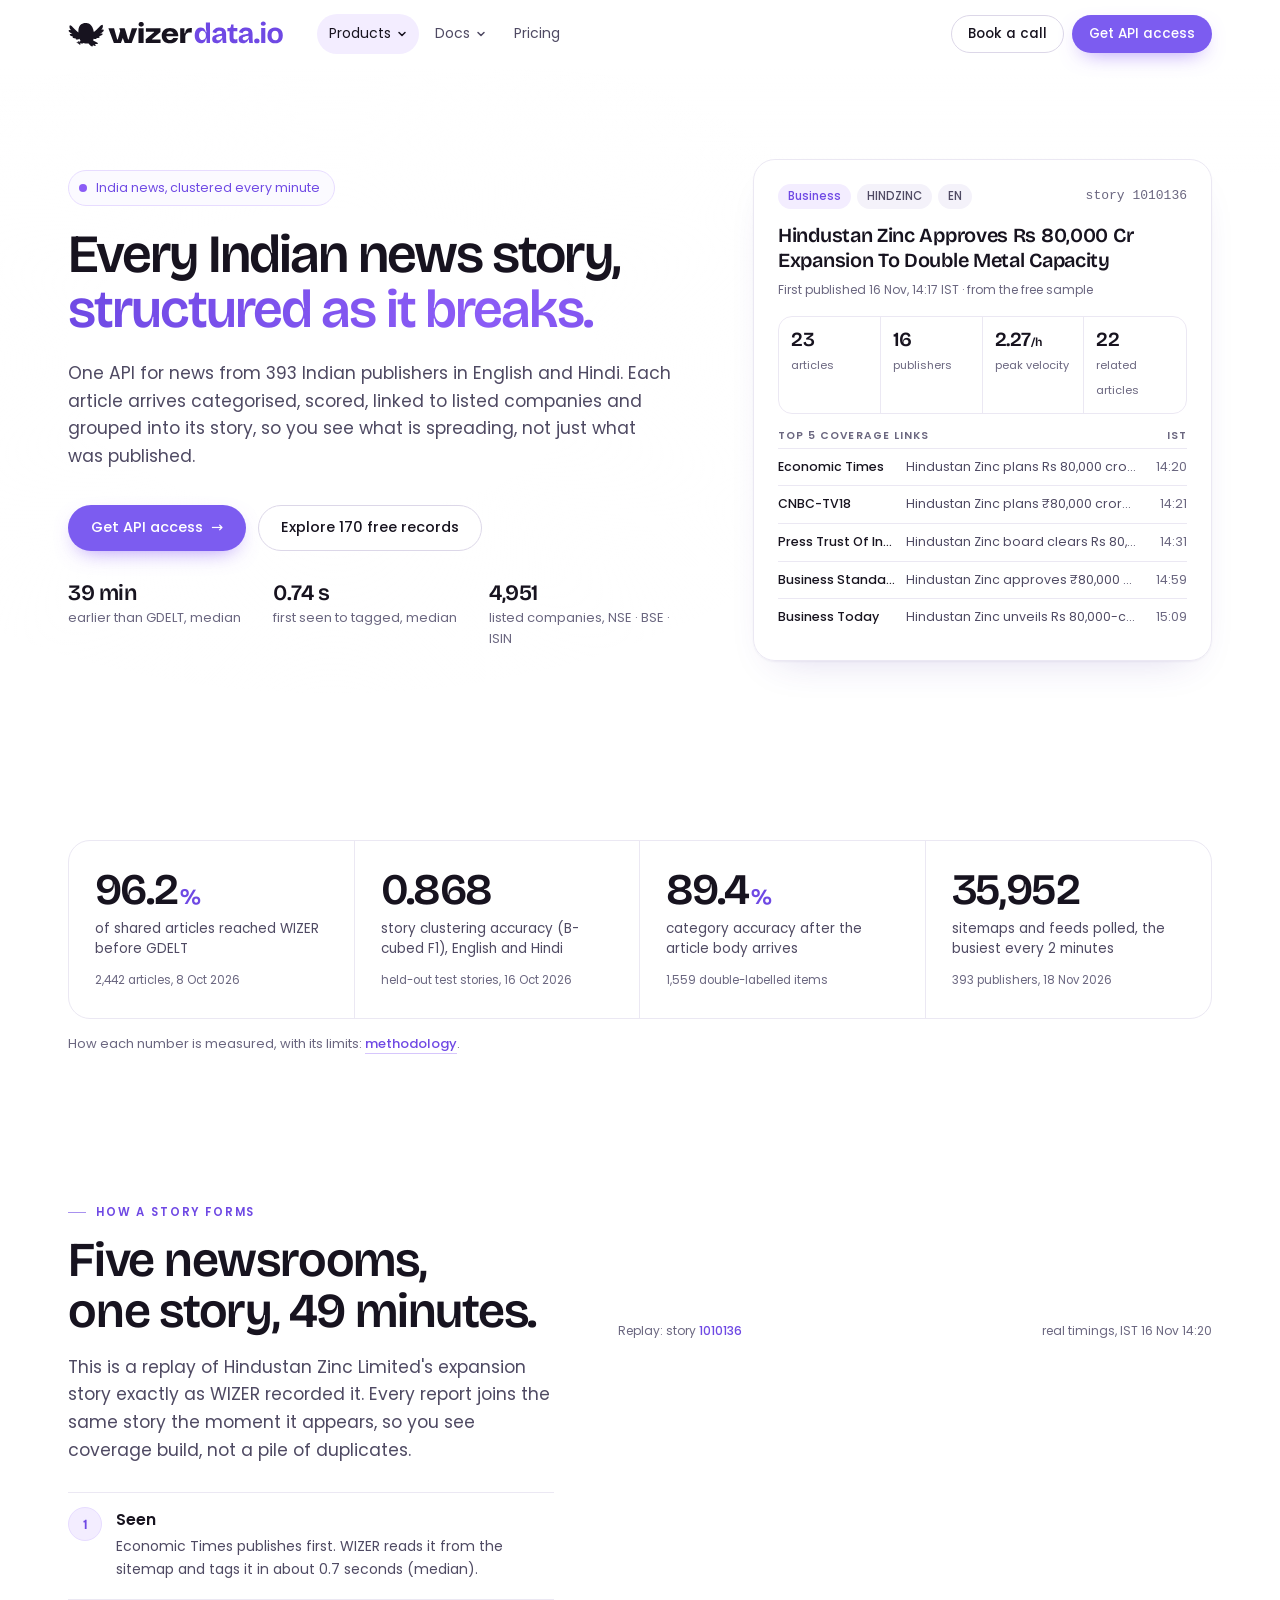
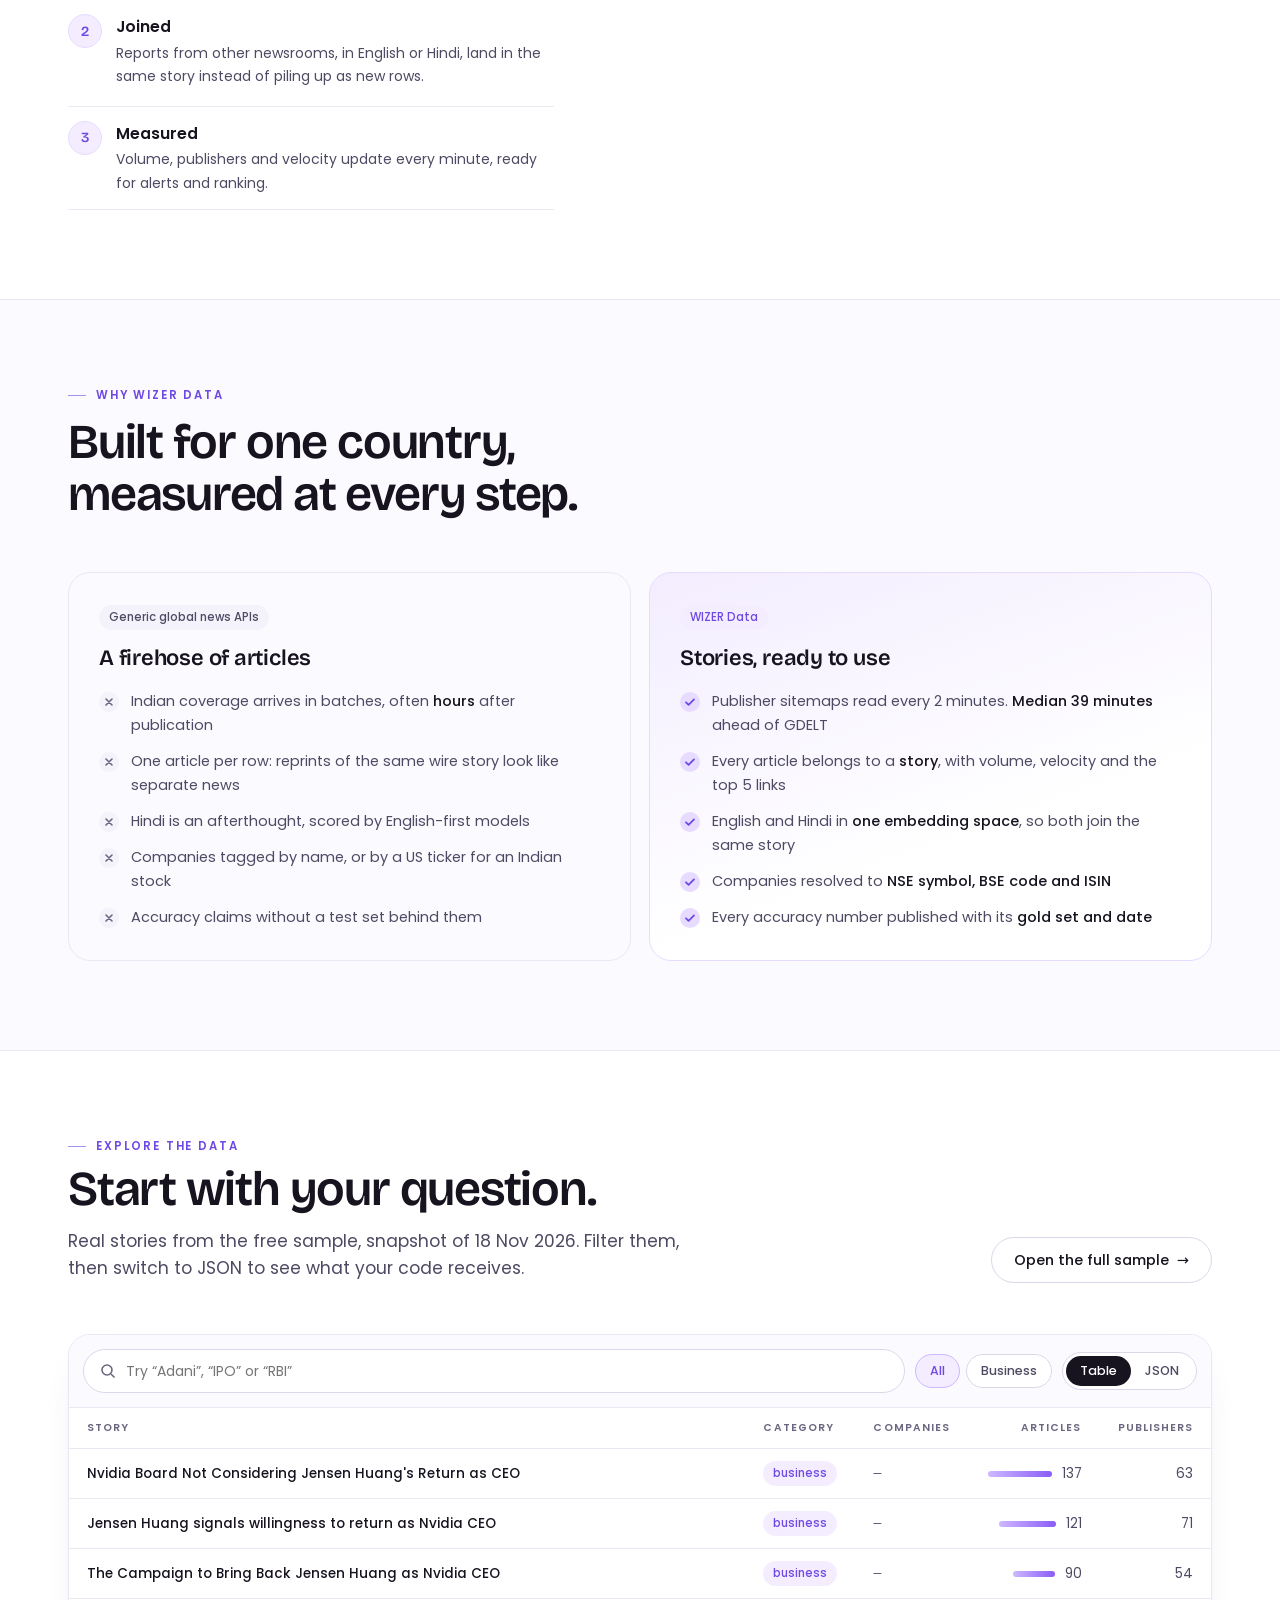
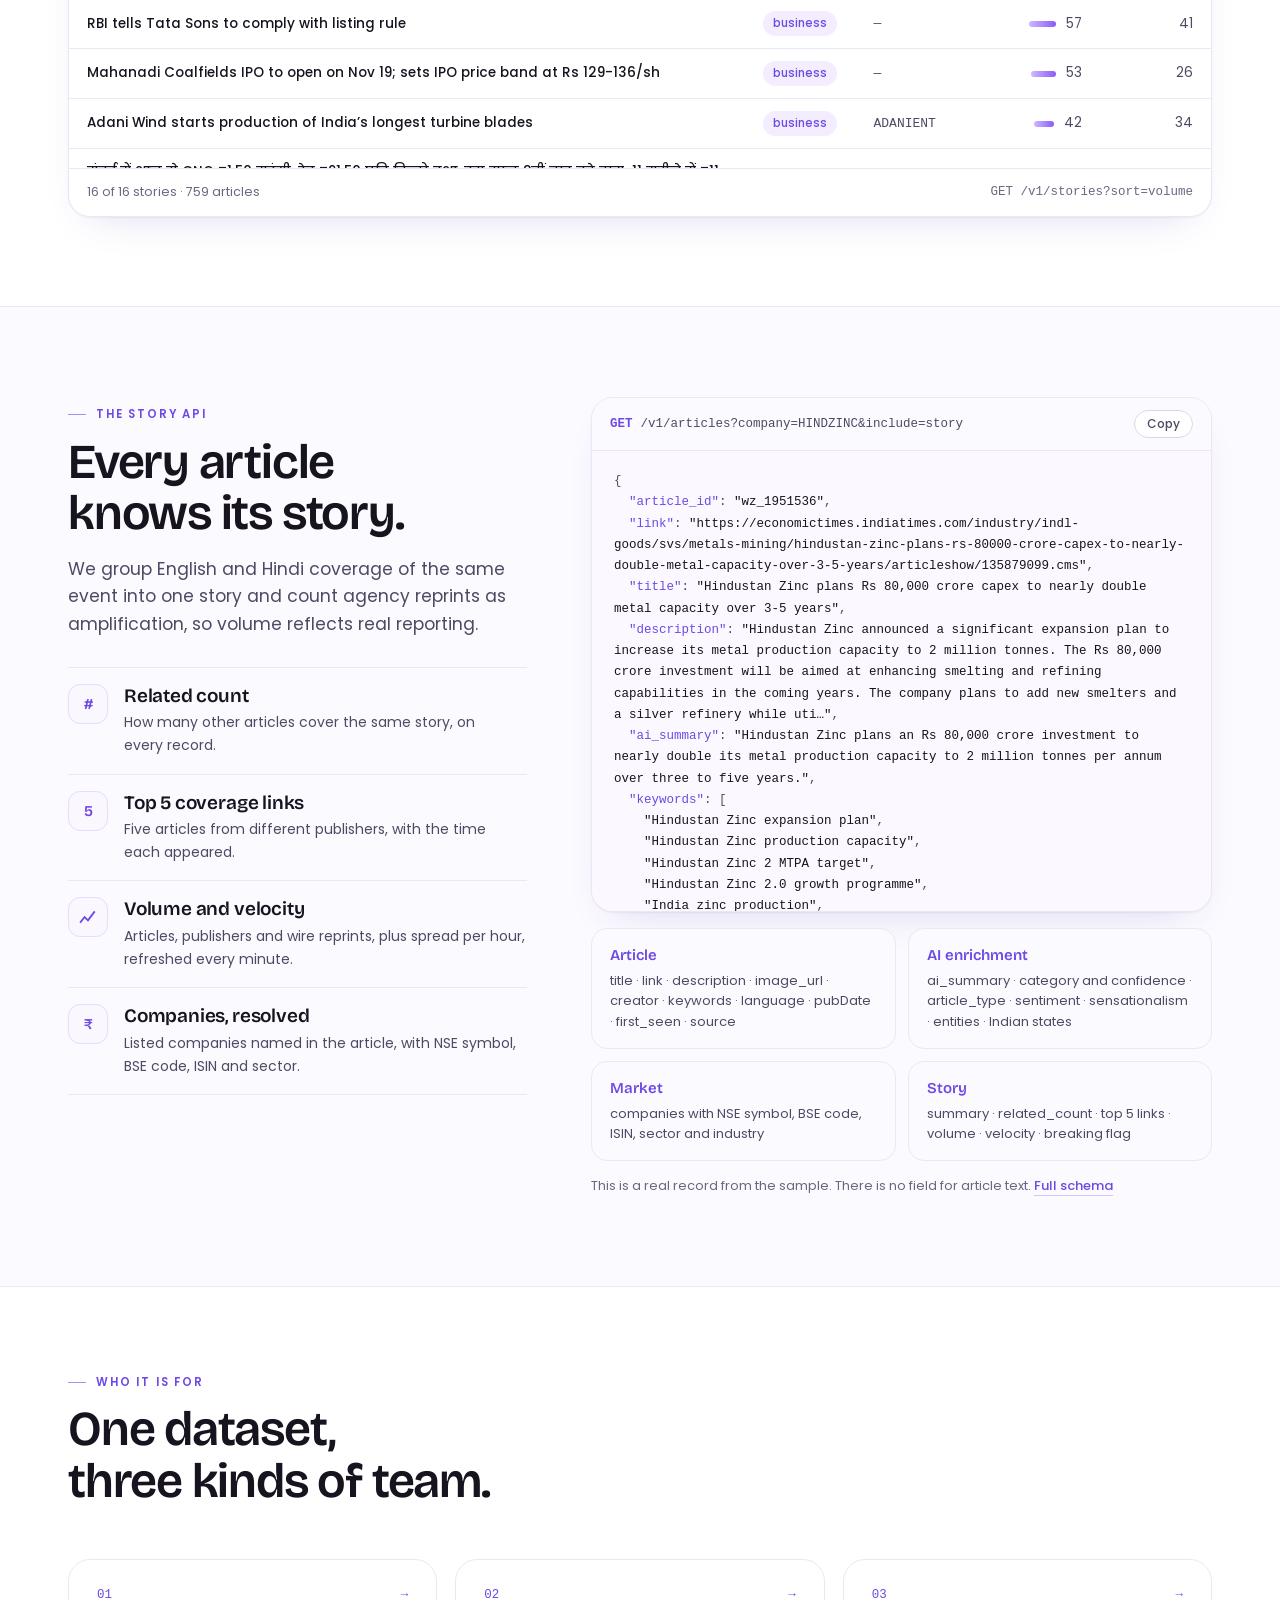
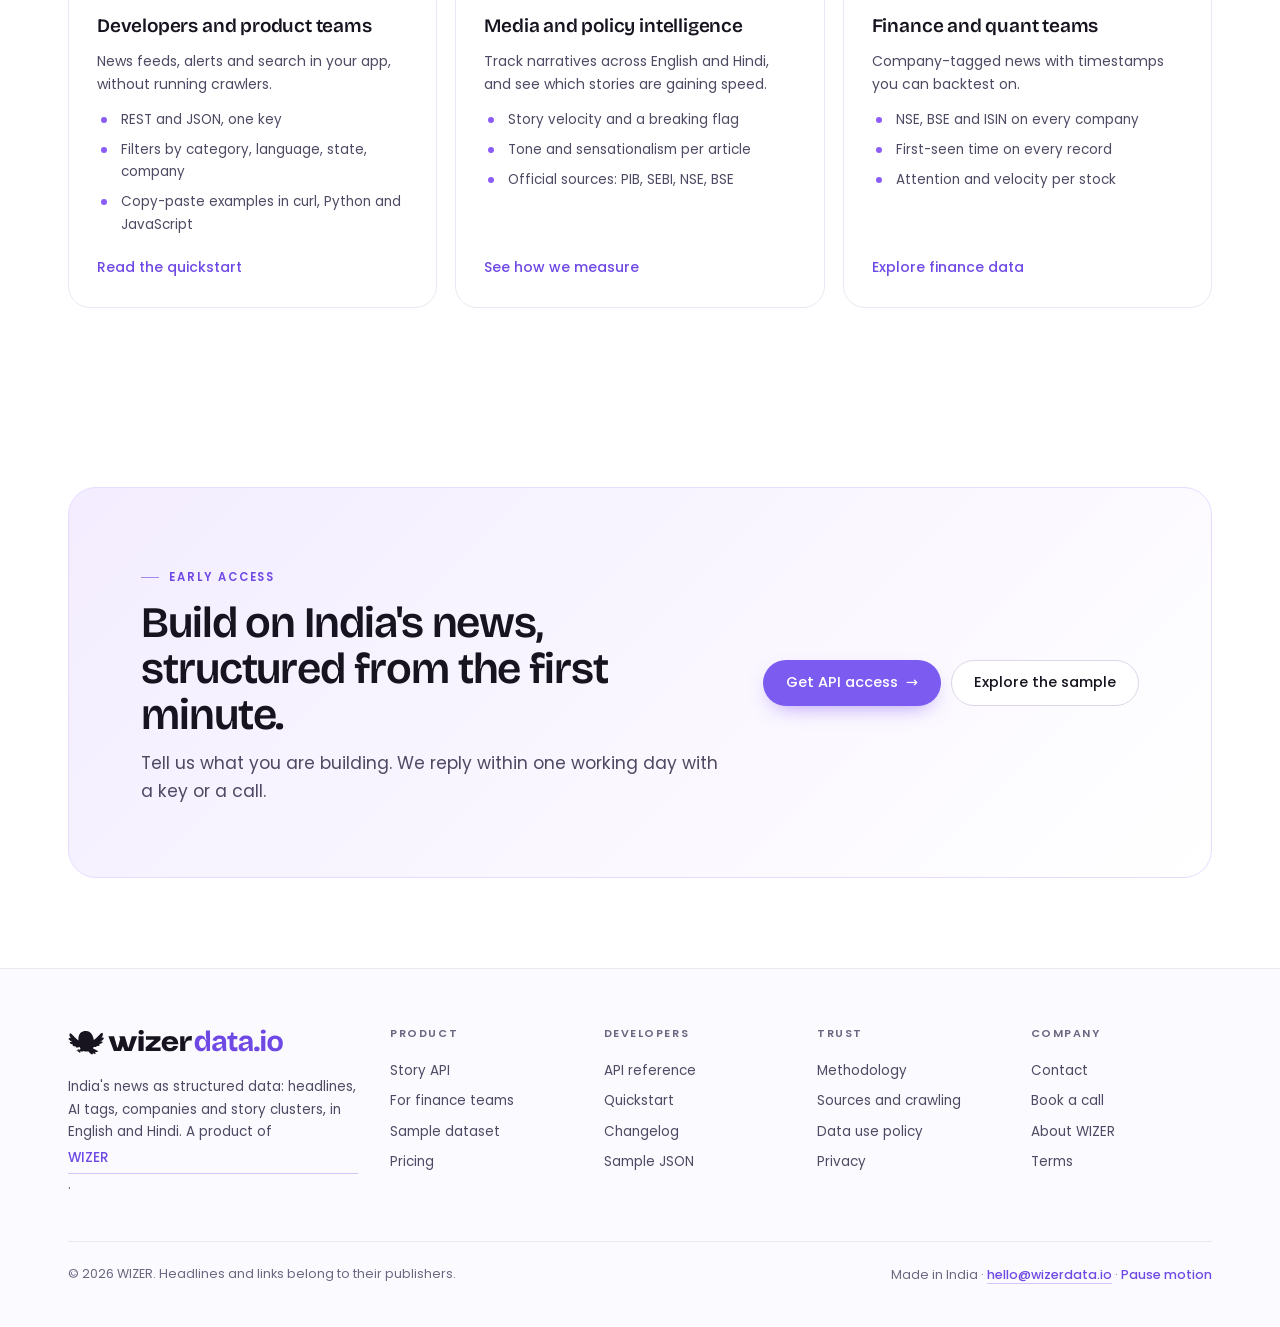
==== commit 0c32b7ca: "Deploy 2026-11-18 15:33" ====
--- a/index.html
+++ b/index.html
@@ -27,7 +27,7 @@
 <link rel="preconnect" href="https://fonts.googleapis.com">
 <link rel="preconnect" href="https://fonts.gstatic.com" crossorigin>
 <link rel="stylesheet" href="https://fonts.googleapis.com/css2?family=Bricolage+Grotesque:opsz,wght@12..96,500;12..96,600&family=Poppins:wght@400;500;600&display=swap">
-<link rel="stylesheet" href="assets/css/site.31209aea.css">
+<link rel="stylesheet" href="assets/css/site.842db56f.css">
 <script type="application/ld+json">{"@context": "https://schema.org", "@graph": [{"@type": "Organization", "name": "WIZER", "url": "https://letswizer.com", "logo": "https://wizerdata.io/assets/img/icon-512.png", "email": "hello@wizerdata.io"}, {"@type": "WebSite", "name": "WIZER Data", "url": "https://wizerdata.io"}]}</script>
 </head>
 <body>
--- a/assets/css/site.842db56f.css
+++ b/assets/css/site.842db56f.css
@@ -0,0 +1,627 @@
+/* =====================================================================
+   WIZER Data design system
+   Layout: one 1200px column, airy 120px section rhythm, eyebrow + two-line
+   display headings, hairline borders, light-purple hints on white/grey.
+   Brand: Bricolage Grotesque (display) + Poppins (text), per letswizer.com.
+   Contrast (checked in tests/test_tokens.py):
+     --accent-btn #7C5CF0 on white text 4.52:1 (AA)
+     --accent-ink #6F49E4 on white 5.6:1, on --lav-100 5.08:1
+   ===================================================================== */
+:root{
+  --bg:#ffffff; --bg-2:#fbfaff; --bg-3:#f4f2fa; --bg-inv:#15111f;
+  --line:#ebe8f3; --line-2:#dcd7e8;
+  --ink:#17131f; --ink-2:#4f4a63; --ink-3:#6b6780; --num:#0b7a6a;
+  --accent:#8b5cf6; --accent-btn:#7c5cf0; --accent-btn-hover:#6f49e4; --accent-ink:#6f49e4; --on-accent:#ffffff;
+  --lav-50:#faf7ff; --lav-100:#f3edff; --lav-200:#e7dcff; --lav-300:#cdb8ff; --lav-400:#b79cff;
+  --pos:#137a3a; --pos-bg:#eaf8ef; --neg:#b42318; --neg-bg:#fdf0ef; --warn:#8a5a00; --warn-bg:#fff6e0;
+  --code-bg:#fbf9ff; --shadow:0 1px 2px rgba(40,20,90,.05),0 18px 40px -24px rgba(70,40,160,.22);
+  --display:'Bricolage Grotesque','Poppins',ui-sans-serif,system-ui,sans-serif;
+  --sans:'Poppins',ui-sans-serif,system-ui,-apple-system,'Segoe UI',sans-serif;
+  --mono:ui-monospace,'Cascadia Code','SF Mono',Menlo,Consolas,monospace;
+  --r-lg:22px; --r:16px; --r-sm:10px; --wrap:1200px;
+  --sec:clamp(60px,7vw,100px);
+  color-scheme:light;
+}
+@media (prefers-color-scheme:dark){
+  :root:not([data-theme="light"]){
+    --bg:#0f0d16; --bg-2:#141120; --bg-3:#1b1729; --bg-inv:#faf7ff;
+    --line:#29243a; --line-2:#3a3450;
+    --ink:#f1ebff; --ink-2:#bdb2d8; --ink-3:#9a91b6; --num:#5eead4;
+    --accent:#a78bfa; --accent-btn:#a78bfa; --accent-btn-hover:#b79cff; --accent-ink:#c4b2ff; --on-accent:#120e1c;
+    --lav-50:#171325; --lav-100:#201a33; --lav-200:#2c2347; --lav-300:#4b3a80; --lav-400:#6b55b8;
+    --pos:#4ade80; --pos-bg:#11291c; --neg:#f87171; --neg-bg:#2d1416; --warn:#fbbf24; --warn-bg:#2b2210;
+    --code-bg:#130f1e; --shadow:0 1px 2px rgba(0,0,0,.3),0 18px 40px -24px rgba(0,0,0,.6);
+    color-scheme:dark;
+  }
+}
+:root[data-theme="dark"]{
+  --bg:#0f0d16; --bg-2:#141120; --bg-3:#1b1729; --bg-inv:#faf7ff;
+  --line:#29243a; --line-2:#3a3450;
+  --ink:#f1ebff; --ink-2:#bdb2d8; --ink-3:#9a91b6; --num:#5eead4;
+  --accent:#a78bfa; --accent-btn:#a78bfa; --accent-btn-hover:#b79cff; --accent-ink:#c4b2ff; --on-accent:#120e1c;
+  --lav-50:#171325; --lav-100:#201a33; --lav-200:#2c2347; --lav-300:#4b3a80; --lav-400:#6b55b8;
+  --pos:#4ade80; --pos-bg:#11291c; --neg:#f87171; --neg-bg:#2d1416; --warn:#fbbf24; --warn-bg:#2b2210;
+  --code-bg:#130f1e; --shadow:0 1px 2px rgba(0,0,0,.3),0 18px 40px -24px rgba(0,0,0,.6);
+  color-scheme:dark;
+}
+
+/* ---------- base ---------- */
+*,*::before,*::after{box-sizing:border-box}
+*{margin:0;padding:0}
+html{scroll-behavior:smooth;-webkit-text-size-adjust:100%}
+body{background:var(--bg);color:var(--ink);font:400 15.5px/1.65 var(--sans);-webkit-font-smoothing:antialiased;text-rendering:optimizeLegibility;overflow-x:hidden}
+img,svg,canvas{display:block;max-width:100%}
+a{color:inherit;text-decoration:none}
+button{font:inherit;color:inherit}
+::selection{background:var(--lav-200)}
+:focus-visible{outline:2px solid var(--accent);outline-offset:3px;border-radius:6px}
+.skip{position:absolute;left:-9999px;top:8px;z-index:100;background:var(--bg);padding:8px 14px;border-radius:8px;border:1px solid var(--line-2)}
+.skip:focus{left:16px}
+.sr-only{position:absolute;width:1px;height:1px;overflow:hidden;clip:rect(0 0 0 0);white-space:nowrap}
+
+.wrap{max-width:var(--wrap);margin:0 auto;padding-left:max(28px,env(safe-area-inset-left,0px));padding-right:max(28px,env(safe-area-inset-right,0px))}
+.wrap-narrow{max-width:820px}
+section{padding-block:var(--sec)}
+.band{background:var(--bg-2);border-block:1px solid var(--line)}
+
+/* ---------- type ---------- */
+h1,h2,h3,h4{font-family:var(--display);font-weight:600;letter-spacing:-.025em;line-height:1.06;text-wrap:balance;color:var(--ink)}
+h1{font-size:clamp(40px,6vw,76px);font-weight:600;letter-spacing:-.035em;line-height:1.02}
+h2{font-size:clamp(30px,3.8vw,50px)}
+h3{font-size:19px;letter-spacing:-.01em;line-height:1.3}
+h4{font-size:15px;letter-spacing:0;line-height:1.35}
+p{text-wrap:pretty}
+.eyebrow{display:inline-flex;align-items:center;gap:10px;font:600 11.5px/1 var(--sans);letter-spacing:.16em;text-transform:uppercase;color:var(--accent-ink)}
+.eyebrow::before{content:"";width:18px;height:1px;background:currentColor;opacity:.6}
+.lede{font-size:clamp(16px,1.35vw,18.5px);color:var(--ink-2);max-width:620px;line-height:1.6}
+.muted{color:var(--ink-3);font-size:13px}
+.small{font-size:13px}
+.mono{font-family:var(--mono)}
+.num{font-variant-numeric:tabular-nums}
+.grad-text{background:linear-gradient(100deg,var(--accent-ink) 10%,var(--accent) 55%,var(--lav-400) 100%);-webkit-background-clip:text;background-clip:text;color:transparent}
+
+.sec-head{display:grid;gap:16px;margin-bottom:clamp(36px,4vw,56px);max-width:760px}
+.sec-head.row{max-width:none;grid-template-columns:1fr auto;align-items:end;gap:32px}
+.sec-head.center{margin-inline:auto;text-align:center;justify-items:center}
+
+/* ---------- buttons ---------- */
+.btn{display:inline-flex;align-items:center;justify-content:center;gap:8px;min-height:46px;padding:0 22px;border-radius:999px;font:500 14.5px var(--sans);border:1px solid transparent;cursor:pointer;white-space:nowrap;transition:transform .18s cubic-bezier(.2,.9,.1,1),background .2s,border-color .2s,box-shadow .2s}
+.btn:hover{transform:translateY(-1px)}
+.btn:active{transform:none}
+.btn-primary{background:var(--accent-btn);color:var(--on-accent);box-shadow:0 8px 22px -10px color-mix(in oklab,var(--accent) 80%,transparent)}
+.btn-primary:hover{background:var(--accent-btn-hover)}
+.btn-ghost{background:var(--bg);border-color:var(--line-2);color:var(--ink)}
+.btn-ghost:hover{border-color:var(--accent)}
+.btn-soft{background:var(--lav-100);color:var(--accent-ink);border-color:var(--lav-200)}
+.btn-soft:hover{border-color:var(--lav-300)}
+.btn-sm{min-height:38px;padding:0 16px;font-size:13.5px}
+.btn .arr{transition:transform .2s}
+.btn:hover .arr{transform:translateX(3px)}
+.link{color:var(--accent-ink);font-weight:500;border-bottom:1px solid color-mix(in oklab,var(--accent) 35%,transparent)}
+.link:hover{border-color:var(--accent)}
+
+/* ---------- nav ---------- */
+body::before{content:"";position:fixed;inset:0 0 auto;height:env(safe-area-inset-top,0px);z-index:60;background:var(--bg)}
+.nav{position:sticky;top:env(safe-area-inset-top,0px);z-index:50;background:color-mix(in oklab,var(--bg) 82%,transparent);backdrop-filter:saturate(1.5) blur(14px);-webkit-backdrop-filter:saturate(1.5) blur(14px);border-bottom:1px solid transparent;transition:border-color .2s}
+.nav.scrolled{border-bottom-color:var(--line)}
+.nav .wrap{display:flex;align-items:center;gap:34px;height:68px}
+.logo{display:inline-flex;align-items:baseline;gap:7px;color:var(--ink);flex:none;white-space:nowrap}
+.logo svg{height:26px;width:auto;display:block}
+.logo-accent{fill:var(--accent-ink)}
+
+.nav-links{display:flex;gap:4px;font-size:14px;color:var(--ink-2)}
+.nav-links a{padding:8px 12px;border-radius:999px}
+.nav-links a:hover{color:var(--ink);background:var(--bg-3)}
+.nav-links a[aria-current="page"]{color:var(--ink);background:var(--lav-100)}
+.nav-cta{margin-left:auto;display:flex;gap:8px;align-items:center}
+.menu-btn{display:none;width:42px;height:42px;border-radius:12px;border:1px solid var(--line-2);background:var(--bg);cursor:pointer;place-items:center}
+.menu-btn span{display:block;width:16px;height:1.5px;background:var(--ink);margin:3px auto;transition:transform .2s,opacity .2s}
+.nav.open .menu-btn span:nth-child(1){transform:translateY(4.5px) rotate(45deg)}
+.nav.open .menu-btn span:nth-child(2){opacity:0}
+.nav.open .menu-btn span:nth-child(3){transform:translateY(-4.5px) rotate(-45deg)}
+.mobile-menu{display:none}
+
+/* ---------- hero ---------- */
+.hero{position:relative;padding-block:clamp(56px,7vw,96px) clamp(56px,7vw,88px);overflow:hidden;isolation:isolate}
+.hero-art{position:absolute;inset:0;z-index:-1;pointer-events:none}
+.hero-art canvas{width:100%;height:100%}
+.hero-art::after{content:"";position:absolute;inset:0;background:linear-gradient(90deg,var(--bg) 0%,color-mix(in oklab,var(--bg) 88%,transparent) 38%,color-mix(in oklab,var(--bg) 20%,transparent) 70%,transparent 100%),linear-gradient(0deg,var(--bg) 0%,transparent 22%)}
+.hero-grid{display:grid;grid-template-columns:minmax(0,1.15fr) minmax(0,.85fr);gap:clamp(32px,5vw,72px);align-items:center}
+.hero h1{margin:22px 0 22px;font-size:clamp(38px,4.2vw,58px)}
+.hero .ctas{display:flex;gap:12px;flex-wrap:wrap;margin:34px 0 30px}
+.pill{display:inline-flex;align-items:center;gap:9px;padding:7px 14px 7px 10px;border-radius:999px;background:color-mix(in oklab,var(--bg) 70%,var(--lav-100));border:1px solid var(--lav-200);font-size:12.5px;color:var(--accent-ink);backdrop-filter:blur(6px)}
+.live{width:8px;height:8px;border-radius:50%;background:var(--accent);box-shadow:0 0 0 0 color-mix(in oklab,var(--accent) 60%,transparent);animation:live 2.2s infinite}
+@keyframes live{70%{box-shadow:0 0 0 8px transparent}100%{box-shadow:0 0 0 0 transparent}}
+.proofs{display:grid;grid-template-columns:repeat(3,minmax(0,max-content));gap:12px 32px;font-size:13px;color:var(--ink-3)}
+.proofs b{display:block;font:600 22px/1.1 var(--display);color:var(--ink);letter-spacing:-.02em;margin-bottom:2px}
+.page-hero{padding-block:clamp(56px,7vw,96px) clamp(40px,5vw,64px);position:relative;overflow:hidden;isolation:isolate}
+.page-hero h1{font-size:clamp(38px,5.2vw,66px);margin:20px 0 20px}
+
+/* ---------- cards ---------- */
+.card{background:var(--bg);border:1px solid var(--line);border-radius:var(--r-lg);box-shadow:var(--shadow)}
+.card-flat{background:var(--bg-2);border:1px solid var(--line);border-radius:var(--r)}
+.tag{display:inline-flex;align-items:center;gap:5px;font-size:11.5px;font-weight:500;padding:3px 10px;border-radius:999px;background:var(--bg-3);color:var(--ink-2);white-space:nowrap}
+.tag.v{background:var(--lav-100);color:var(--accent-ink)}
+.tag.pos{background:var(--pos-bg);color:var(--pos)}
+.tag.neg{background:var(--neg-bg);color:var(--neg)}
+.tag.warn{background:var(--warn-bg);color:var(--warn)}
+.tags{display:flex;gap:6px;flex-wrap:wrap}
+
+/* story card (hero) */
+.story{padding:24px;position:relative;backdrop-filter:blur(10px);background:color-mix(in oklab,var(--bg) 92%,transparent)}
+.story-top{display:flex;justify-content:space-between;align-items:center;gap:8px;margin-bottom:14px}
+.story h3{font-size:20px;line-height:1.28;margin-bottom:6px}
+.story .meta{font-size:12px;color:var(--ink-3);margin-bottom:16px}
+.kpis{display:grid;grid-template-columns:repeat(4,minmax(0,1fr));border:1px solid var(--line);border-radius:14px;overflow:hidden;margin-bottom:14px}
+.kpi{padding:11px 12px;border-right:1px solid var(--line)}
+.kpi:last-child{border-right:0}
+.kpi b{display:block;font:600 20px/1.15 var(--display);letter-spacing:-.02em}
+.kpi small{font-size:11px;color:var(--ink-3)}
+.spark{width:100%;height:40px;margin:2px 0 12px}
+.rel-h{display:flex;justify-content:space-between;font:600 10.5px var(--sans);letter-spacing:.1em;text-transform:uppercase;color:var(--ink-3);margin-bottom:4px}
+.rel a{display:grid;grid-template-columns:118px minmax(0,1fr) 42px;gap:10px;align-items:center;padding:8px 0;border-top:1px solid var(--line);font-size:12.5px}
+.rel a:hover .t{color:var(--accent-ink)}
+.rel .p{font-weight:500;white-space:nowrap;overflow:hidden;text-overflow:ellipsis}
+.rel .t{color:var(--ink-2);white-space:nowrap;overflow:hidden;text-overflow:ellipsis}
+.rel .s{color:var(--ink-3);text-align:right;font-variant-numeric:tabular-nums}
+.note{display:flex;gap:9px;align-items:flex-start;font-size:12.5px;color:var(--ink-2);background:var(--lav-50);border:1px dashed var(--lav-300);padding:9px 12px;border-radius:12px;margin-top:14px}
+.note svg{flex:none;margin-top:2px;color:var(--accent)}
+
+/* ---------- metrics band ---------- */
+.metrics{display:grid;grid-template-columns:repeat(4,minmax(0,1fr));gap:0;border:1px solid var(--line);border-radius:var(--r-lg);background:var(--bg);overflow:hidden}
+.metric{padding:28px 26px;border-right:1px solid var(--line);display:grid;gap:6px;align-content:start}
+.metric:last-child{border-right:0}
+.metric .v{font:600 clamp(32px,3.4vw,44px)/1 var(--display);letter-spacing:-.035em;color:var(--ink)}
+.metric .v small{font-size:.5em;color:var(--accent-ink);letter-spacing:-.01em;margin-left:2px}
+.metric .l{font-size:13.5px;color:var(--ink-2);line-height:1.5}
+.metric .src{font-size:11.5px;color:var(--ink-3);margin-top:6px}
+
+/* ---------- compare ---------- */
+.compare{display:grid;grid-template-columns:repeat(2,minmax(0,1fr));gap:18px}
+.cmp{padding:30px;border-radius:var(--r-lg);border:1px solid var(--line)}
+.cmp.them{background:var(--bg-2)}
+.cmp.us{background:linear-gradient(160deg,var(--lav-100),var(--bg) 65%);border-color:var(--lav-200)}
+.cmp h3{margin:14px 0 18px;font-size:22px}
+.cmp ul{list-style:none;display:grid;gap:12px}
+.cmp li{display:grid;grid-template-columns:22px minmax(0,1fr);gap:10px;font-size:14.5px;color:var(--ink-2)}
+.cmp li::before{content:"";width:20px;height:20px;border-radius:50%;margin-top:2px;background:var(--bg-3) url("data:image/svg+xml,%3Csvg xmlns='http://www.w3.org/2000/svg' viewBox='0 0 20 20'%3E%3Cpath d='M7 7l6 6M13 7l-6 6' stroke='%236b6780' stroke-width='1.6' stroke-linecap='round'/%3E%3C/svg%3E") center/20px no-repeat}
+.cmp.us li::before{background:var(--lav-200) url("data:image/svg+xml,%3Csvg xmlns='http://www.w3.org/2000/svg' viewBox='0 0 20 20'%3E%3Cpath d='M6 10.3l2.6 2.6L14 7.4' fill='none' stroke='%236f49e4' stroke-width='1.8' stroke-linecap='round' stroke-linejoin='round'/%3E%3C/svg%3E") center/20px no-repeat}
+.cmp li b{color:var(--ink);font-weight:500}
+
+/* ---------- demo table ---------- */
+.demo{overflow:hidden}
+.demo-bar{display:flex;gap:10px;align-items:center;flex-wrap:wrap;padding:14px;border-bottom:1px solid var(--line);background:var(--bg-2)}
+.search{flex:1 1 260px;display:flex;align-items:center;gap:10px;height:44px;padding:0 16px;background:var(--bg);border:1px solid var(--line-2);border-radius:999px;min-width:0}
+.search:focus-within{border-color:var(--accent);box-shadow:0 0 0 4px var(--lav-100)}
+.search input{border:0;outline:0;flex:1;font:400 14px var(--sans);background:transparent;color:var(--ink);min-width:0}
+.chips{display:flex;gap:6px;flex-wrap:wrap}
+.chip{min-height:34px;padding:0 14px;border-radius:999px;border:1px solid var(--line-2);background:var(--bg);font:500 12.5px var(--sans);color:var(--ink-2);cursor:pointer}
+.chip:hover{border-color:var(--lav-300)}
+.chip[aria-pressed="true"]{background:var(--lav-100);border-color:var(--lav-300);color:var(--accent-ink)}
+.seg{display:inline-flex;border:1px solid var(--line-2);border-radius:999px;padding:3px;background:var(--bg)}
+.seg button{border:0;background:transparent;min-height:30px;padding:0 14px;border-radius:999px;font:500 12.5px var(--sans);color:var(--ink-2);cursor:pointer}
+.seg button[aria-pressed="true"]{background:var(--ink);color:var(--bg)}
+.tbl-wrap{overflow-x:auto}
+table{width:100%;border-collapse:collapse;font-size:13.5px}
+th{font:600 10.5px var(--sans);letter-spacing:.1em;text-transform:uppercase;color:var(--ink-3);text-align:left;padding:12px 18px;border-bottom:1px solid var(--line);white-space:nowrap}
+td{padding:12px 18px;border-bottom:1px solid var(--line);vertical-align:middle;color:var(--ink-2)}
+tbody tr:last-child td{border-bottom:0}
+tbody tr:hover td{background:var(--lav-50)}
+td.h{font-weight:500;color:var(--ink);min-width:280px}
+th.r,td.r{text-align:right;font-variant-numeric:tabular-nums;white-space:nowrap}
+.bar{display:inline-block;height:6px;border-radius:3px;background:linear-gradient(90deg,var(--lav-300),var(--accent));vertical-align:middle;margin-right:10px}
+.demo-body{max-height:360px;overflow:auto}
+.demo-foot{display:flex;justify-content:space-between;gap:12px;flex-wrap:wrap;padding:13px 18px;border-top:1px solid var(--line);font-size:12.5px;color:var(--ink-3)}
+
+/* ---------- split + features ---------- */
+.split{display:grid;grid-template-columns:minmax(0,.85fr) minmax(0,1.15fr);gap:clamp(32px,5vw,72px);align-items:start}
+.split > *{min-width:0}
+.flist{display:grid;margin-top:28px}
+.f{display:grid;grid-template-columns:40px minmax(0,1fr);gap:16px;padding:16px 0;border-top:1px solid var(--line)}
+.f:last-child{border-bottom:1px solid var(--line)}
+.ico{width:40px;height:40px;border-radius:12px;background:var(--lav-50);border:1px solid var(--lav-200);display:grid;place-items:center;color:var(--accent-ink);font:600 15px var(--display)}
+.f p{color:var(--ink-2);font-size:14px;margin-top:3px}
+
+/* code */
+.code{overflow:hidden;border-radius:var(--r-lg)}
+.code-head{display:flex;justify-content:space-between;align-items:center;gap:12px;padding:12px 18px;border-bottom:1px solid var(--line);font:500 12.5px var(--mono);color:var(--ink-2);background:var(--bg-2)}
+.code-head .m{color:var(--accent-ink);font-weight:700;margin-right:8px}
+.code-head .path{min-width:0;overflow:hidden;text-overflow:ellipsis;white-space:nowrap}
+pre{font:12.5px/1.7 var(--mono);color:var(--ink-2);background:var(--code-bg);padding:20px 22px;overflow:auto;tab-size:2}
+pre.tall{max-height:460px}
+.tk{color:var(--accent-ink)} .ts{color:var(--ink)} .tn{color:var(--num)} .tc{color:var(--ink-3);font-style:italic}
+.copy{border:1px solid var(--line-2);background:var(--bg);border-radius:999px;padding:4px 12px;font:500 12px var(--sans);color:var(--ink-2);cursor:pointer;flex:none}
+.copy:hover{border-color:var(--accent);color:var(--accent-ink)}
+.tabs{display:flex;gap:2px}
+.tabs button{border:0;background:transparent;padding:5px 12px;border-radius:999px;font:500 12px var(--sans);color:var(--ink-3);cursor:pointer}
+.tabs button[aria-selected="true"]{background:var(--lav-100);color:var(--accent-ink)}
+
+.fields{display:grid;grid-template-columns:repeat(2,minmax(0,1fr));gap:12px;margin-top:16px}
+.fields > div{border:1px solid var(--line);border-radius:var(--r);padding:16px 18px;background:var(--bg-2)}
+.fields h4{color:var(--accent-ink);margin-bottom:6px}
+.fields p{font-size:13px;color:var(--ink-2);line-height:1.55}
+
+/* ---------- numbered cards (audiences / tiers) ---------- */
+.ncards{display:grid;grid-template-columns:repeat(3,minmax(0,1fr));gap:18px}
+.ncard{position:relative;padding:28px;border:1px solid var(--line);border-radius:var(--r-lg);background:var(--bg);display:flex;flex-direction:column;gap:12px;transition:border-color .25s,transform .25s,box-shadow .25s;overflow:hidden}
+.ncard:hover{border-color:var(--lav-300);transform:translateY(-3px);box-shadow:var(--shadow)}
+.ncard .n{font:500 12.5px var(--mono);color:var(--accent-ink);display:flex;justify-content:space-between}
+.ncard p{color:var(--ink-2);font-size:14px}
+.ncard ul{list-style:none;display:grid;gap:8px;font-size:13.5px;color:var(--ink-2)}
+.ncard li{display:grid;grid-template-columns:16px minmax(0,1fr);gap:8px}
+.ncard li::before{content:"";width:6px;height:6px;border-radius:50%;background:var(--accent);margin:8px 0 0 4px}
+.ncard .more{margin-top:auto;padding-top:8px;font-weight:500;color:var(--accent-ink);font-size:14px}
+.ncard .glow{position:absolute;inset:auto -40% -60% auto;width:260px;height:260px;border-radius:50%;background:radial-gradient(closest-side,var(--lav-200),transparent);opacity:0;transition:opacity .3s;pointer-events:none}
+.ncard:hover .glow{opacity:1}
+
+/* ---------- trust ---------- */
+.trust-grid{display:grid;grid-template-columns:repeat(3,minmax(0,1fr));gap:18px}
+.trust{padding:24px;border-radius:var(--r);border:1px solid var(--line);background:var(--bg)}
+.trust .k{font:600 30px/1 var(--display);letter-spacing:-.03em;color:var(--ink);margin:12px 0 8px}
+.trust p{font-size:13.5px;color:var(--ink-2)}
+.trust .src{font-size:11.5px;color:var(--ink-3);margin-top:10px}
+
+/* ---------- pricing ---------- */
+.plans{display:grid;grid-template-columns:repeat(3,minmax(0,1fr));gap:18px;align-items:stretch}
+.plan{position:relative;padding:30px;border:1px solid var(--line);border-radius:var(--r-lg);background:var(--bg);display:flex;flex-direction:column}
+.plan.hl{border-color:var(--lav-300);background:linear-gradient(170deg,var(--lav-100),var(--bg) 55%);box-shadow:var(--shadow)}
+.plan .badge{position:absolute;top:-12px;left:28px;font:600 11px var(--sans);background:var(--accent-btn);color:var(--on-accent);padding:4px 11px;border-radius:999px}
+.plan .n{font:500 12.5px var(--mono);color:var(--accent-ink)}
+.plan h3{font-size:24px;margin:10px 0 4px}
+.plan .price{font:600 46px/1 var(--display);letter-spacing:-.04em;margin:22px 0 6px}
+.plan .price small{font:400 14px var(--sans);color:var(--ink-3);letter-spacing:0}
+.plan ul{list-style:none;margin:22px 0 28px;display:grid;gap:11px;font-size:14px;color:var(--ink-2)}
+.plan li{display:grid;grid-template-columns:20px minmax(0,1fr);gap:8px}
+.plan li::before{content:"";width:16px;height:16px;margin-top:3px;border-radius:50%;background:var(--lav-100) url("data:image/svg+xml,%3Csvg xmlns='http://www.w3.org/2000/svg' viewBox='0 0 16 16'%3E%3Cpath d='M4.6 8.2l2.2 2.2 4.6-4.8' fill='none' stroke='%236f49e4' stroke-width='1.7' stroke-linecap='round' stroke-linejoin='round'/%3E%3C/svg%3E") center/16px no-repeat}
+.plan li.no{color:var(--ink-3)}
+.plan li.no::before{background:var(--bg-3) url("data:image/svg+xml,%3Csvg xmlns='http://www.w3.org/2000/svg' viewBox='0 0 16 16'%3E%3Cpath d='M5 8h6' stroke='%236b6780' stroke-width='1.6' stroke-linecap='round'/%3E%3C/svg%3E") center/16px no-repeat}
+.plan .btn{margin-top:auto}
+.cmp-table td,.cmp-table th{padding:13px 18px}
+.cmp-table td:first-child{color:var(--ink);font-weight:500}
+.cmp-table td.c{text-align:center}
+.yes{color:var(--accent-ink);font-weight:600}
+.no-c{color:var(--ink-3)}
+
+/* ---------- FAQ ---------- */
+.faq{display:grid;grid-template-columns:minmax(0,.75fr) minmax(0,1.25fr);gap:clamp(32px,5vw,72px)}
+.qa{border-top:1px solid var(--line)}
+.qa:last-child{border-bottom:1px solid var(--line)}
+.qa summary{cursor:pointer;list-style:none;display:flex;justify-content:space-between;align-items:center;gap:20px;padding:20px 0;font:500 16px var(--sans);color:var(--ink)}
+.qa summary::-webkit-details-marker{display:none}
+.qa summary .pm{flex:none;width:28px;height:28px;border-radius:50%;border:1px solid var(--line-2);display:grid;place-items:center;transition:transform .25s,background .2s}
+.qa summary .pm::before,.qa summary .pm::after{content:"";position:absolute;width:11px;height:1.5px;background:var(--accent-ink);border-radius:1px}
+.qa summary .pm{position:relative}
+.qa summary .pm::after{transform:rotate(90deg);transition:transform .25s}
+.qa[open] summary .pm{background:var(--lav-100);border-color:var(--lav-300)}
+.qa[open] summary .pm::after{transform:rotate(0deg)}
+.qa p{color:var(--ink-2);font-size:14.5px;padding:0 48px 22px 0;max-width:680px}
+
+/* ---------- CTA band ---------- */
+.cta-band{position:relative;overflow:hidden;isolation:isolate;border-radius:28px;padding:clamp(40px,6vw,72px);background:linear-gradient(135deg,var(--lav-100),var(--lav-50) 55%,var(--bg));border:1px solid var(--lav-200);display:grid;grid-template-columns:minmax(0,1.2fr) auto;gap:32px;align-items:center}
+.cta-band .silk{position:absolute;inset:0;width:100%;height:100%;z-index:-1;opacity:.9}
+.cta-band h2{font-size:clamp(28px,3.4vw,44px)}
+.cta-band .ctas{display:flex;gap:10px;flex-wrap:wrap}
+
+/* ---------- forms ---------- */
+.form{display:grid;gap:16px}
+.form .row2{display:grid;grid-template-columns:repeat(2,minmax(0,1fr));gap:16px}
+.field{display:grid;gap:6px}
+.field label{font:500 13px var(--sans);color:var(--ink)}
+.field label .opt{color:var(--ink-3);font-weight:400}
+.input,.select,.textarea{width:100%;min-height:46px;padding:11px 14px;border-radius:12px;border:1px solid var(--line-2);background:var(--bg);color:var(--ink);font:400 14.5px var(--sans);transition:border-color .2s,box-shadow .2s}
+.textarea{min-height:110px;resize:vertical}
+.input:focus,.select:focus,.textarea:focus{outline:0;border-color:var(--accent);box-shadow:0 0 0 4px var(--lav-100)}
+.field .err{font-size:12.5px;line-height:18px;color:var(--neg);min-height:18px}
+.field[data-invalid] .input,.field[data-invalid] .select,.field[data-invalid] .textarea{border-color:var(--neg)}
+.form-status{border-radius:14px;padding:16px 18px;font-size:14px}
+.form-status.ok{background:var(--pos-bg);color:var(--pos)}
+.form-status.bad{background:var(--neg-bg);color:var(--neg)}
+.hp{position:absolute;left:-9999px}
+.consent{font-size:12.5px;color:var(--ink-3)}
+
+/* ---------- footer ---------- */
+footer.site{border-top:1px solid var(--line);padding-block:56px 40px;font-size:13.5px;color:var(--ink-2);background:var(--bg-2)}
+.foot{display:grid;grid-template-columns:minmax(0,1.6fr) repeat(4,minmax(0,1fr));gap:32px}
+.foot h4{font:600 11px var(--sans);letter-spacing:.14em;text-transform:uppercase;color:var(--ink-3);margin-bottom:14px}
+.foot a{display:block;padding:4px 0}
+.foot a.logo{display:inline-flex}
+.foot a:hover{color:var(--accent-ink)}
+.foot .about{max-width:300px;margin-top:14px}
+.legal{display:flex;justify-content:space-between;gap:16px;flex-wrap:wrap;margin-top:44px;padding-top:22px;border-top:1px solid var(--line);font-size:12.5px;color:var(--ink-3)}
+
+/* ---------- docs layout ---------- */
+.docs{display:grid;grid-template-columns:240px minmax(0,1fr);gap:56px;padding-block:48px 96px}
+.docs-nav{position:sticky;top:96px;align-self:start;max-height:calc(100vh - 120px);overflow:auto;font-size:13.5px}
+.docs-nav h4{font:600 11px var(--sans);letter-spacing:.14em;text-transform:uppercase;color:var(--ink-3);margin:18px 0 8px}
+.docs-nav a{display:block;padding:5px 12px;border-left:2px solid var(--line);color:var(--ink-2)}
+.docs-nav a:hover{color:var(--ink)}
+.docs-nav a.active{border-color:var(--accent);color:var(--accent-ink);font-weight:500}
+.doc{max-width:860px}
+.doc section{padding-block:0 56px;scroll-margin-top:96px}
+.doc h2{font-size:30px;margin-bottom:14px}
+.doc h3{font-size:18px;margin:28px 0 10px}
+.doc p,.doc li{color:var(--ink-2);font-size:15px}
+.doc p+p{margin-top:12px}
+.doc ul,.doc ol{padding-left:20px;display:grid;gap:6px;margin:10px 0}
+.doc code{font:13px var(--mono);background:var(--bg-3);padding:1px 6px;border-radius:6px;color:var(--ink)}
+.doc pre code{background:transparent;padding:0;color:inherit}
+.doc .code{margin:16px 0}
+.doc table{font-size:13.5px;border:1px solid var(--line);border-radius:14px;overflow:hidden;display:table}
+.doc td code{white-space:nowrap}
+.callout{border:1px solid var(--lav-200);background:var(--lav-50);border-radius:14px;padding:14px 18px;font-size:14px;color:var(--ink-2);margin:16px 0}
+.callout b{color:var(--ink)}
+.method{display:inline-block;font:700 11px var(--mono);padding:3px 8px;border-radius:6px;background:var(--lav-100);color:var(--accent-ink);margin-right:8px}
+.endpoint{font:500 15px var(--mono);color:var(--ink)}
+.plan-tag{font:500 10.5px var(--sans);padding:2px 8px;border-radius:999px;background:var(--bg-3);color:var(--ink-2);margin-left:8px;vertical-align:2px}
+
+/* ---------- finance specifics ---------- */
+.ticker-row{display:flex;gap:8px;flex-wrap:wrap}
+.tick{display:inline-flex;align-items:center;gap:8px;border:1px solid var(--lav-200);background:var(--lav-50);border-radius:12px;padding:8px 12px;font-size:12.5px}
+.tick b{font:600 13px var(--mono);color:var(--accent-ink)}
+.tick span{color:var(--ink-3)}
+.fin-feed{display:grid;gap:0}
+.fin-item{display:grid;grid-template-columns:120px minmax(0,1fr) auto;gap:18px;align-items:center;padding:16px 20px;border-top:1px solid var(--line)}
+.fin-item:first-child{border-top:0}
+.fin-item .sym{font:600 13px var(--mono);color:var(--accent-ink)}
+.fin-item .sym small{display:block;font:400 11px var(--sans);color:var(--ink-3);margin-top:2px}
+.fin-item .t{font-weight:500;color:var(--ink);font-size:14px;line-height:1.4}
+.fin-item .m{font-size:12px;color:var(--ink-3);margin-top:3px}
+.timeline{position:relative;display:grid;gap:0;padding-left:28px}
+.timeline::before{content:"";position:absolute;left:8px;top:6px;bottom:6px;width:1px;background:linear-gradient(var(--lav-300),var(--line))}
+.tl{position:relative;padding:0 0 24px}
+.tl::before{content:"";position:absolute;left:-25px;top:6px;width:11px;height:11px;border-radius:50%;background:var(--bg);border:2px solid var(--accent)}
+.tl .when{font:600 12.5px var(--mono);color:var(--accent-ink)}
+.tl p{color:var(--ink-2);font-size:14px}
+
+/* ---------- misc ---------- */
+.grid-2{display:grid;grid-template-columns:repeat(2,minmax(0,1fr));gap:18px}
+.grid-3{display:grid;grid-template-columns:repeat(3,minmax(0,1fr));gap:18px}
+.grid-4{display:grid;grid-template-columns:repeat(4,minmax(0,1fr));gap:18px}
+.stack{display:grid;gap:12px}
+.toast{position:fixed;bottom:calc(22px + env(safe-area-inset-bottom,0px));left:50%;transform:translate(-50%,10px);background:var(--ink);color:var(--bg);padding:10px 18px;border-radius:999px;font-size:13px;opacity:0;transition:opacity .2s,transform .2s;pointer-events:none;z-index:80}
+.toast.on{opacity:1;transform:translate(-50%,0)}
+.reveal{animation:rise .7s cubic-bezier(.3,0,0,1) both}
+.reveal.d1{animation-delay:.08s}.reveal.d2{animation-delay:.16s}.reveal.d3{animation-delay:.24s}
+@keyframes rise{from{transform:translateY(12px)}to{transform:none}}
+
+/* ---------- responsive ---------- */
+@media (max-width:1080px){
+  .nav-links{display:none}
+  .menu-btn{display:grid}
+  .nav-cta .btn-ghost{display:none}
+  .mobile-menu{position:fixed;inset:calc(68px + env(safe-area-inset-top,0px)) 0 auto 0;background:var(--bg);border-bottom:1px solid var(--line);padding:12px max(20px,env(safe-area-inset-right,0px)) 22px max(20px,env(safe-area-inset-left,0px));box-shadow:var(--shadow)}
+  .nav.open .mobile-menu{display:grid;gap:2px}
+  .mobile-menu a{padding:12px 6px;border-bottom:1px solid var(--line);font-size:15px}
+  .mobile-menu .btn{margin-top:12px}
+  .hero-grid,.split,.faq{grid-template-columns:minmax(0,1fr)}
+  .metrics{grid-template-columns:repeat(2,minmax(0,1fr))}
+  .metric:nth-child(2){border-right:0}
+  .metric:nth-child(-n+2){border-bottom:1px solid var(--line)}
+  .ncards,.plans,.trust-grid,.grid-3{grid-template-columns:minmax(0,1fr)}
+  .grid-4{grid-template-columns:repeat(2,minmax(0,1fr))}
+  .foot{grid-template-columns:repeat(2,minmax(0,1fr))}
+  .foot > :first-child{grid-column:1/-1}
+  .docs{grid-template-columns:minmax(0,1fr)}
+  .docs-nav{position:static;max-height:none;display:none}
+  .cta-band{grid-template-columns:minmax(0,1fr)}
+  .hero-art::after{background:linear-gradient(0deg,var(--bg) 0%,color-mix(in oklab,var(--bg) 70%,transparent) 60%,color-mix(in oklab,var(--bg) 35%,transparent) 100%)}
+}
+@media (max-width:640px){
+  .wrap{padding-left:max(18px,env(safe-area-inset-left,0px));padding-right:max(18px,env(safe-area-inset-right,0px))}
+  .compare,.fields,.grid-2,.grid-4,.form .row2{grid-template-columns:minmax(0,1fr)}
+  .metrics{grid-template-columns:minmax(0,1fr)}
+  .metric{border-right:0!important;border-bottom:1px solid var(--line)}
+  .metric:last-child{border-bottom:0}
+  .kpis{grid-template-columns:repeat(2,minmax(0,1fr))}
+  .kpi:nth-child(2){border-right:0}
+  .kpi:nth-child(-n+2){border-bottom:1px solid var(--line)}
+  .rel a{grid-template-columns:92px minmax(0,1fr)}
+  .rel .s{display:none}
+  .sec-head.row{grid-template-columns:minmax(0,1fr)}
+  .fin-item{grid-template-columns:minmax(0,1fr)}
+  .qa p{padding-right:0}
+  th.hide,td.hide{display:none}
+  .foot{grid-template-columns:minmax(0,1fr)}
+  .story{padding:18px}
+  .cmp,.plan,.ncard{padding:24px}
+}
+@media (prefers-reduced-motion:reduce){
+  *,*::before,*::after{animation:none!important;transition:none!important;scroll-behavior:auto!important}
+}
+@media print{.nav,.hero-art,footer.site,.cta-band{display:none}}
+
+/* ---------- additions: heading-styled text that is not a heading, tables, motion toggle ---------- */
+.h3-like{font:600 20px/1.28 var(--display);letter-spacing:-.015em;color:var(--ink);margin-bottom:6px;text-wrap:balance}
+.h4-like{font:600 11px var(--sans);letter-spacing:.14em;text-transform:uppercase;color:var(--ink-3);margin-bottom:14px}
+td.grp{font:600 11px var(--sans);letter-spacing:.1em;text-transform:uppercase;color:var(--accent-ink);background:var(--lav-50)}
+.new{font:600 10px var(--sans);background:var(--lav-100);color:var(--accent-ink);padding:2px 7px;border-radius:999px;margin-left:8px;vertical-align:1px;letter-spacing:.02em}
+.ref{border:1px solid var(--line);border-radius:var(--r);overflow:hidden}
+.ref table{min-width:720px}
+.ref td code{font:12.5px var(--mono);color:var(--ink)}
+.art-toggle{position:absolute;right:max(20px,env(safe-area-inset-right,0px));bottom:18px;z-index:2;border:1px solid var(--line-2);background:color-mix(in oklab,var(--bg) 80%,transparent);backdrop-filter:blur(6px);border-radius:999px;padding:6px 14px;font:500 12px var(--sans);color:var(--ink-2);cursor:pointer;min-height:32px}
+.art-toggle:hover{border-color:var(--accent);color:var(--accent-ink)}
+.price-toggle{display:inline-flex;border:1px solid var(--line-2);border-radius:999px;padding:3px;background:var(--bg)}
+.price-toggle button{border:0;background:transparent;min-height:34px;padding:0 16px;border-radius:999px;font:500 13px var(--sans);color:var(--ink-2);cursor:pointer}
+.price-toggle button[aria-pressed="true"]{background:var(--lav-100);color:var(--accent-ink)}
+.tip{border-bottom:1px dotted var(--ink-3);cursor:help}
+.kv-list{display:grid;grid-template-columns:auto minmax(0,1fr);gap:8px 20px;font-size:14px}
+.kv-list dt{color:var(--ink-3)}
+.kv-list dd{color:var(--ink);font-weight:500}
+.score{font:600 44px/1 var(--display);letter-spacing:-.04em;color:var(--ink)}
+.score small{font:500 14px var(--sans);color:var(--ink-3);letter-spacing:0;margin-left:6px}
+.meter{height:6px;border-radius:3px;background:var(--bg-3);overflow:hidden;margin-top:10px}
+.meter i{display:block;height:100%;background:linear-gradient(90deg,var(--lav-300),var(--accent));border-radius:3px}
+.checklist{list-style:none;display:grid;gap:12px}
+.checklist li{display:grid;grid-template-columns:22px minmax(0,1fr);gap:10px;color:var(--ink-2);font-size:14.5px}
+.checklist li::before{content:"";width:20px;height:20px;border-radius:50%;margin-top:2px;background:var(--lav-200) url("data:image/svg+xml,%3Csvg xmlns='http://www.w3.org/2000/svg' viewBox='0 0 20 20'%3E%3Cpath d='M6 10.3l2.6 2.6L14 7.4' fill='none' stroke='%236f49e4' stroke-width='1.8' stroke-linecap='round' stroke-linejoin='round'/%3E%3C/svg%3E") center/20px no-repeat}
+.checklist b{color:var(--ink);font-weight:500}
+.page-hero .silk-bg{position:absolute;inset:0;width:100%;height:100%;z-index:-1;opacity:.75}
+.page-hero::after{content:"";position:absolute;inset:auto 0 0 0;height:40%;background:linear-gradient(0deg,var(--bg),transparent);z-index:-1}
+.endpoint-block{margin:30px 0 8px}
+.endpoint-block h3{display:flex;align-items:center;gap:4px;flex-wrap:wrap;margin:0 0 8px}
+.endpoint-block .ref{margin-top:12px}
+.docs-nav .h4-like{margin:18px 0 8px}
+.docs-nav .h4-like:first-child{margin-top:0}
+
+/* ---------- sample explorer ---------- */
+.explorer{display:grid;grid-template-columns:minmax(0,380px) minmax(0,1fr);overflow:hidden;height:min(780px,calc(100vh - 120px));min-height:540px;border-radius:var(--r-lg)}
+.explorer .list{border-right:1px solid var(--line);display:flex;flex-direction:column;min-width:0;background:var(--bg-2)}
+.explorer .filters{padding:14px;display:grid;gap:9px;border-bottom:1px solid var(--line)}
+.explorer .rows{overflow:auto;flex:1;outline-offset:-2px}
+.xrow{display:block;width:100%;text-align:left;border:0;background:transparent;padding:13px 16px;border-bottom:1px solid var(--line);cursor:pointer;font:inherit;color:inherit}
+.xrow:hover{background:var(--lav-50)}
+.xrow[aria-selected="true"]{background:var(--lav-100);box-shadow:inset 3px 0 0 var(--accent)}
+.xrow .t{font-weight:500;font-size:13.5px;line-height:1.4;display:-webkit-box;-webkit-line-clamp:2;-webkit-box-orient:vertical;overflow:hidden;color:var(--ink)}
+.xrow .m{font-size:11.5px;color:var(--ink-3);margin-top:5px;display:flex;gap:8px;flex-wrap:wrap}
+.xrow .m .co{color:var(--accent-ink);font-family:var(--mono)}
+.list-foot{display:flex;justify-content:space-between;gap:8px;flex-wrap:wrap;padding:10px 16px;border-top:1px solid var(--line);font-size:12px;color:var(--ink-3)}
+.linkbtn{border:0;background:none;color:var(--accent-ink);font:500 12px var(--sans);cursor:pointer;padding:2px 0}
+.linkbtn:hover{text-decoration:underline}
+.detail{overflow:auto;min-width:0;background:var(--bg)}
+.d-head{padding:24px 28px 16px;border-bottom:1px solid var(--line)}
+.d-src{display:flex;align-items:center;gap:10px;font-size:12.5px;color:var(--ink-2);margin-bottom:10px;flex-wrap:wrap}
+.d-src .av{width:24px;height:24px;border-radius:7px;background:var(--lav-100);color:var(--accent-ink);display:grid;place-items:center;font:600 11px var(--display)}
+.d-head .ttl{font:600 22px/1.25 var(--display);letter-spacing:-.015em;margin-bottom:12px;display:block;color:var(--ink)}
+.d-head .ttl:hover{color:var(--accent-ink)}
+.tab-bar{display:flex;gap:4px;padding:10px 28px 0;border-bottom:1px solid var(--line)}
+.tab{border:0;background:transparent;font:500 13px var(--sans);color:var(--ink-3);padding:9px 12px;border-bottom:2px solid transparent;cursor:pointer;min-height:40px}
+.tab[aria-selected="true"]{color:var(--ink);border-color:var(--accent)}
+.d-body{padding:22px 28px 30px;display:grid;gap:22px}
+.lbl{font:600 10.5px var(--sans);letter-spacing:.1em;text-transform:uppercase;color:var(--ink-3);margin-bottom:6px;display:flex;gap:6px;align-items:center;flex-wrap:wrap}
+.lbl .src{letter-spacing:0;text-transform:none;font-size:10.5px;color:var(--accent-ink);background:var(--lav-100);padding:1px 8px;border-radius:999px;font-weight:500}
+.txt{color:var(--ink-2);font-size:14px}
+.d-grid{display:grid;grid-template-columns:repeat(2,minmax(0,1fr));gap:18px 26px}
+.co-cards{display:flex;gap:8px;flex-wrap:wrap}
+.co-card{border:1px solid var(--lav-200);background:var(--lav-50);border-radius:12px;padding:9px 13px;font-size:12px}
+.co-card b{font-family:var(--mono);color:var(--accent-ink);font-size:13px}
+.co-card span{color:var(--ink-3);display:block;font-size:11.5px}
+.d-story{border:1px solid var(--line);border-radius:var(--r);padding:18px;background:var(--bg-2)}
+.d-story .kpis{margin:12px 0}
+.d-media{display:flex;gap:10px;flex-wrap:wrap;align-items:center;font-size:12.5px}
+.empty{padding:40px 24px;color:var(--ink-3)}
+@media (max-width:900px){
+  .explorer{grid-template-columns:minmax(0,1fr);height:auto}
+  .explorer .list{border-right:0;border-bottom:1px solid var(--line)}
+  .explorer .rows{max-height:340px}
+}
+@media (max-width:640px){
+  .d-grid{grid-template-columns:minmax(0,1fr)}
+  .d-head,.d-body{padding-left:18px;padding-right:18px}
+  .tab-bar{padding-left:18px}
+}
+
+.fin-more{display:flex;justify-content:center;padding:16px;border-top:1px solid var(--line)}
+@media (max-width:640px){.proofs{grid-template-columns:minmax(0,1fr) minmax(0,1fr)}}
+.doc-search{margin-bottom:28px;max-width:560px}
+
+/* =====================================================================
+   Motion layer (v2.1). Everything here is off under prefers-reduced-motion
+   (global rule above) and paused by the motion switch (html.motion-off).
+   ===================================================================== */
+.hero{padding-bottom:clamp(120px,14vw,200px)}
+.hero-art::after{background:radial-gradient(ellipse 52% 50% at 26% 38%,var(--bg) 40%,color-mix(in oklab,var(--bg) 55%,transparent) 66%,transparent 86%),linear-gradient(180deg,var(--bg) 0%,transparent 14%)}
+.hero h1 .ln{display:block;animation:lineUp 1s cubic-bezier(.2,.7,.1,1) both}
+.hero h1 .ln + .ln{animation-delay:.14s}
+@keyframes lineUp{from{opacity:0;transform:translateY(40%);filter:blur(8px)}to{opacity:1;transform:none;filter:none}}
+.grad-text{background-image:linear-gradient(100deg,var(--accent-ink) 0%,var(--accent) 28%,var(--accent-ink) 52%,var(--accent) 78%,var(--accent-ink) 100%);background-size:240% auto;animation:sheen 10s ease-in-out infinite alternate}
+@keyframes sheen{from{background-position:0% 50%}to{background-position:100% 50%}}
+
+/* silk behind every banded section (canvas inserted by the build) */
+.band{position:relative;isolation:isolate;overflow:hidden}
+.band-art{position:absolute;left:0;right:0;bottom:0;width:100%;height:58%;z-index:-1;opacity:.6;pointer-events:none}
+
+/* cursor-following glow on cards */
+.ncard,.plan,.metric,.trust,.cmp,.card-flat,.co-card,.fields > div{position:relative;isolation:isolate}
+.ncard::before,.plan::before,.metric::before,.trust::before,.cmp::before,.card-flat::before,.co-card::before,.fields > div::before{content:"";position:absolute;inset:0;border-radius:inherit;z-index:-1;pointer-events:none;opacity:0;transition:opacity .35s;background:radial-gradient(260px circle at var(--mx,50%) var(--my,50%),color-mix(in oklab,var(--lav-200) 85%,transparent),transparent 70%)}
+.ncard:hover::before,.plan:hover::before,.metric:hover::before,.trust:hover::before,.cmp:hover::before,.card-flat:hover::before,.co-card:hover::before,.fields > div:hover::before{opacity:1}
+
+/* sheen sweep on primary buttons */
+.btn-primary{position:relative;overflow:hidden;isolation:isolate}
+.btn-primary::after{content:"";position:absolute;inset:0;z-index:-1;background:linear-gradient(110deg,transparent 30%,rgba(255,255,255,.42) 50%,transparent 70%);transform:translateX(-110%);transition:transform .85s cubic-bezier(.2,.7,.1,1)}
+.btn-primary:hover::after{transform:translateX(110%)}
+
+/* scroll reveals: only elements below the fold at load, never hidden without JS */
+.rv-pre{opacity:0;transform:translateY(28px) scale(.985)}
+.rv-in{transition:opacity .9s cubic-bezier(.2,.7,.1,1),transform .9s cubic-bezier(.2,.7,.1,1)!important}
+.meter i{transform-origin:left center;transition:transform 1.4s cubic-bezier(.2,.7,.1,1) .25s}
+.rv-pre .meter i{transform:scaleX(0)}
+
+/* story flow replay */
+.flow-card{padding:18px 20px 12px;margin-top:28px}
+.flow-card canvas{width:100%;height:250px}
+.flow-cap{display:flex;justify-content:space-between;gap:10px;font-size:12px;color:var(--ink-3);margin-bottom:4px}
+.flow-cap b{color:var(--accent-ink);font-weight:500}
+
+/* finance ticker tape */
+.tape{position:relative;overflow:hidden;border-block:1px solid var(--line);background:color-mix(in oklab,var(--bg) 82%,transparent);margin-top:clamp(36px,5vw,56px);-webkit-mask-image:linear-gradient(90deg,transparent,#000 7%,#000 93%,transparent);mask-image:linear-gradient(90deg,transparent,#000 7%,#000 93%,transparent)}
+.tape-track{display:flex;width:max-content;animation:tape 70s linear infinite}
+.tape:hover .tape-track{animation-play-state:paused}
+@keyframes tape{to{transform:translateX(-50%)}}
+.tk-item{display:inline-flex;align-items:center;gap:9px;padding:14px 28px;border-right:1px solid var(--line);font-size:13px;white-space:nowrap;color:var(--ink-2)}
+.tk-item b{font:600 13px var(--mono);color:var(--ink)}
+.tk-item i{font-style:normal;font-size:11px}
+.tk-item i.pos{color:var(--pos)} .tk-item i.neg{color:var(--neg)} .tk-item i.neu{color:var(--ink-3)}
+.tk-item em{font-style:normal;color:var(--ink-3);font-size:12px}
+
+.motion-link{font-size:12.5px}
+html.motion-off *,html.motion-off *::before,html.motion-off *::after{animation-play-state:paused!important}
+@media (max-width:640px){.flow-card canvas{height:230px}.hero{padding-bottom:110px}}
+@media (max-width:640px){.nav .logo svg{height:20px}.nav-cta .btn-primary{display:none}.nav .wrap{gap:12px}}
+
+/* ---------- dropdown navigation ---------- */
+.nav-links{align-items:center}
+.dd{position:relative}
+.dd-btn{display:inline-flex;align-items:center;gap:6px;border:0;background:transparent;font:inherit;color:var(--ink-2);padding:8px 12px;border-radius:999px;cursor:pointer}
+.dd-btn:hover,.dd.open .dd-btn{color:var(--ink);background:var(--bg-3)}
+.dd-btn.is-here{color:var(--ink);background:var(--lav-100)}
+.dd-btn .chev{transition:transform .2s}
+.dd.open .dd-btn .chev{transform:rotate(180deg)}
+.dd-panel{position:absolute;top:calc(100% + 10px);left:-12px;z-index:70;width:min(560px,90vw);padding:10px;background:var(--bg);border:1px solid var(--line);border-radius:18px;box-shadow:0 24px 60px -24px rgba(60,30,130,.35),0 2px 6px rgba(40,20,90,.06);animation:ddIn .18s cubic-bezier(.2,.7,.1,1)}
+.dd-panel::before{content:"";position:absolute;inset:-12px 0 auto 0;height:12px}
+@keyframes ddIn{from{opacity:0;transform:translateY(-6px)}to{opacity:1;transform:none}}
+.dd-grid{display:grid;grid-template-columns:repeat(2,minmax(0,1fr));gap:2px}
+.dd-item{display:grid;gap:3px;padding:12px 14px;border-radius:10px;color:var(--ink);border:1px solid transparent}
+.dd-item:hover,.dd-item:focus-visible{background:var(--lav-50)}
+.dd-item[aria-current="page"]{background:var(--lav-50);border-color:var(--lav-200)}
+.dd-item b{font:600 14px var(--sans);color:var(--ink)}
+.dd-item span{font-size:12.5px;color:var(--ink-3);line-height:1.45}
+.dd-item:hover b{color:var(--accent-ink)}
+.mobile-menu .mm-h{font:600 11px var(--sans);letter-spacing:.14em;text-transform:uppercase;color:var(--ink-3);margin:14px 0 2px}
+.mobile-menu .mm-h:first-child{margin-top:4px}
+
+/* ---------- soft edges for all decorative motion (no hard cut-offs) ---------- */
+.hero-art{-webkit-mask-image:linear-gradient(180deg,#000 0%,#000 78%,transparent 100%);mask-image:linear-gradient(180deg,#000 0%,#000 78%,transparent 100%)}
+.band-art{height:100%;top:0;opacity:.45;-webkit-mask-image:linear-gradient(180deg,transparent 0%,#000 45%,#000 62%,transparent 100%);mask-image:linear-gradient(180deg,transparent 0%,#000 45%,#000 62%,transparent 100%)}
+.page-hero .silk-bg{-webkit-mask-image:linear-gradient(180deg,#000 55%,transparent 100%);mask-image:linear-gradient(180deg,#000 55%,transparent 100%)}
+
+/* long JSON lines wrap inside the code card instead of scrolling sideways */
+pre.tall{white-space:pre-wrap;word-break:break-word;overflow-x:hidden}
+.proofs{grid-template-columns:repeat(3,minmax(0,max-content))}
+
+/* dropdown items: own shape (not the pill links of the bar), icon tile + text */
+.nav-links .dd-item{display:grid;grid-template-columns:38px minmax(0,1fr);gap:12px;align-items:start;padding:12px;border-radius:12px;border:1px solid transparent;background:transparent;color:var(--ink);transition:background .15s,border-color .15s}
+.nav-links .dd-item:hover,.nav-links .dd-item:focus-visible{background:var(--lav-50);border-color:var(--lav-200);color:var(--ink)}
+.nav-links .dd-item[aria-current="page"]{background:var(--lav-50);border-color:var(--lav-200)}
+.nav-links .dd-item:focus-visible{outline:2px solid var(--accent);outline-offset:1px}
+.dd-ico{width:38px;height:38px;border-radius:10px;display:grid;place-items:center;background:var(--lav-100);color:var(--accent-ink);border:1px solid var(--lav-200);transition:background .15s,color .15s,border-color .15s}
+.nav-links .dd-item:hover .dd-ico,.nav-links .dd-item:focus-visible .dd-ico,.nav-links .dd-item[aria-current="page"] .dd-ico{background:var(--accent-btn);border-color:var(--accent-btn);color:var(--on-accent)}
+.dd-txt{display:grid;gap:3px;min-width:0}
+.dd-txt b{font:600 14px/1.3 var(--sans);color:var(--ink)}
+.dd-txt span{font-size:12.5px;line-height:1.45;color:var(--ink-3)}
+.nav-links .dd-item:hover .dd-txt b{color:var(--accent-ink)}
+.dd-panel{width:min(600px,92vw);padding:8px}
+
+/* ---------- How a story forms (home) ---------- */
+.forms{padding-top:clamp(32px,4vw,56px)}
+.forms-grid{display:grid;grid-template-columns:minmax(0,.9fr) minmax(0,1.1fr);gap:clamp(32px,5vw,72px);align-items:center}
+.forms .flow-card{margin-top:0;padding:22px 24px 14px}
+.forms .flow-card canvas{height:340px}
+.steps{list-style:none;display:grid;gap:4px;margin-top:28px}
+.steps li{display:grid;grid-template-columns:34px minmax(0,1fr);gap:14px;padding:14px 0;border-top:1px solid var(--line)}
+.steps li:last-child{border-bottom:1px solid var(--line)}
+.step-n{width:34px;height:34px;border-radius:50%;display:grid;place-items:center;font:600 14px var(--display);color:var(--accent-ink);background:var(--lav-100);border:1px solid var(--lav-200)}
+.steps b{font:600 15.5px var(--sans);color:var(--ink)}
+.steps p{font-size:14px;color:var(--ink-2);margin-top:2px}
+@media (max-width:1080px){.forms-grid{grid-template-columns:minmax(0,1fr)}}
+@media (max-width:640px){.forms .flow-card canvas{height:300px}.forms .flow-card{padding:16px 14px 10px}}
+.forms .flow-card{border:0;box-shadow:none;background:transparent;backdrop-filter:none;padding:0;border-radius:0}
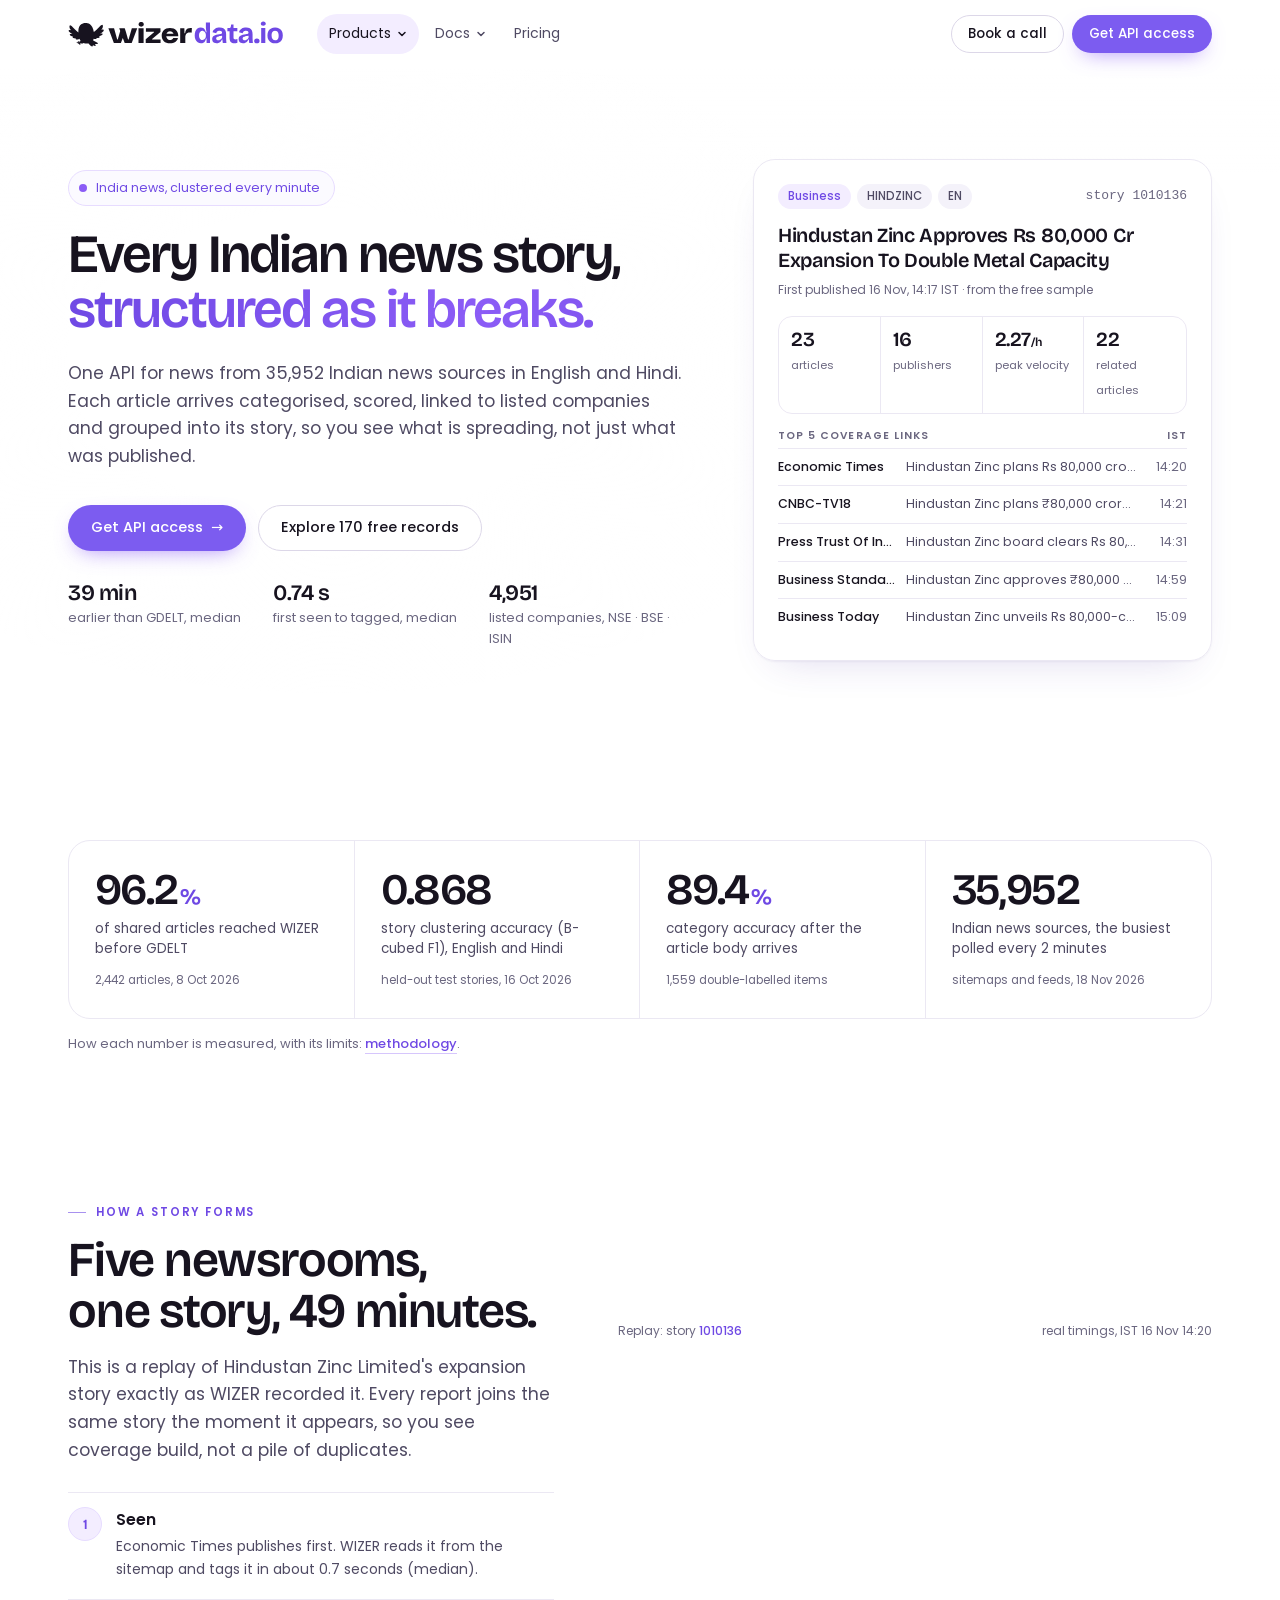
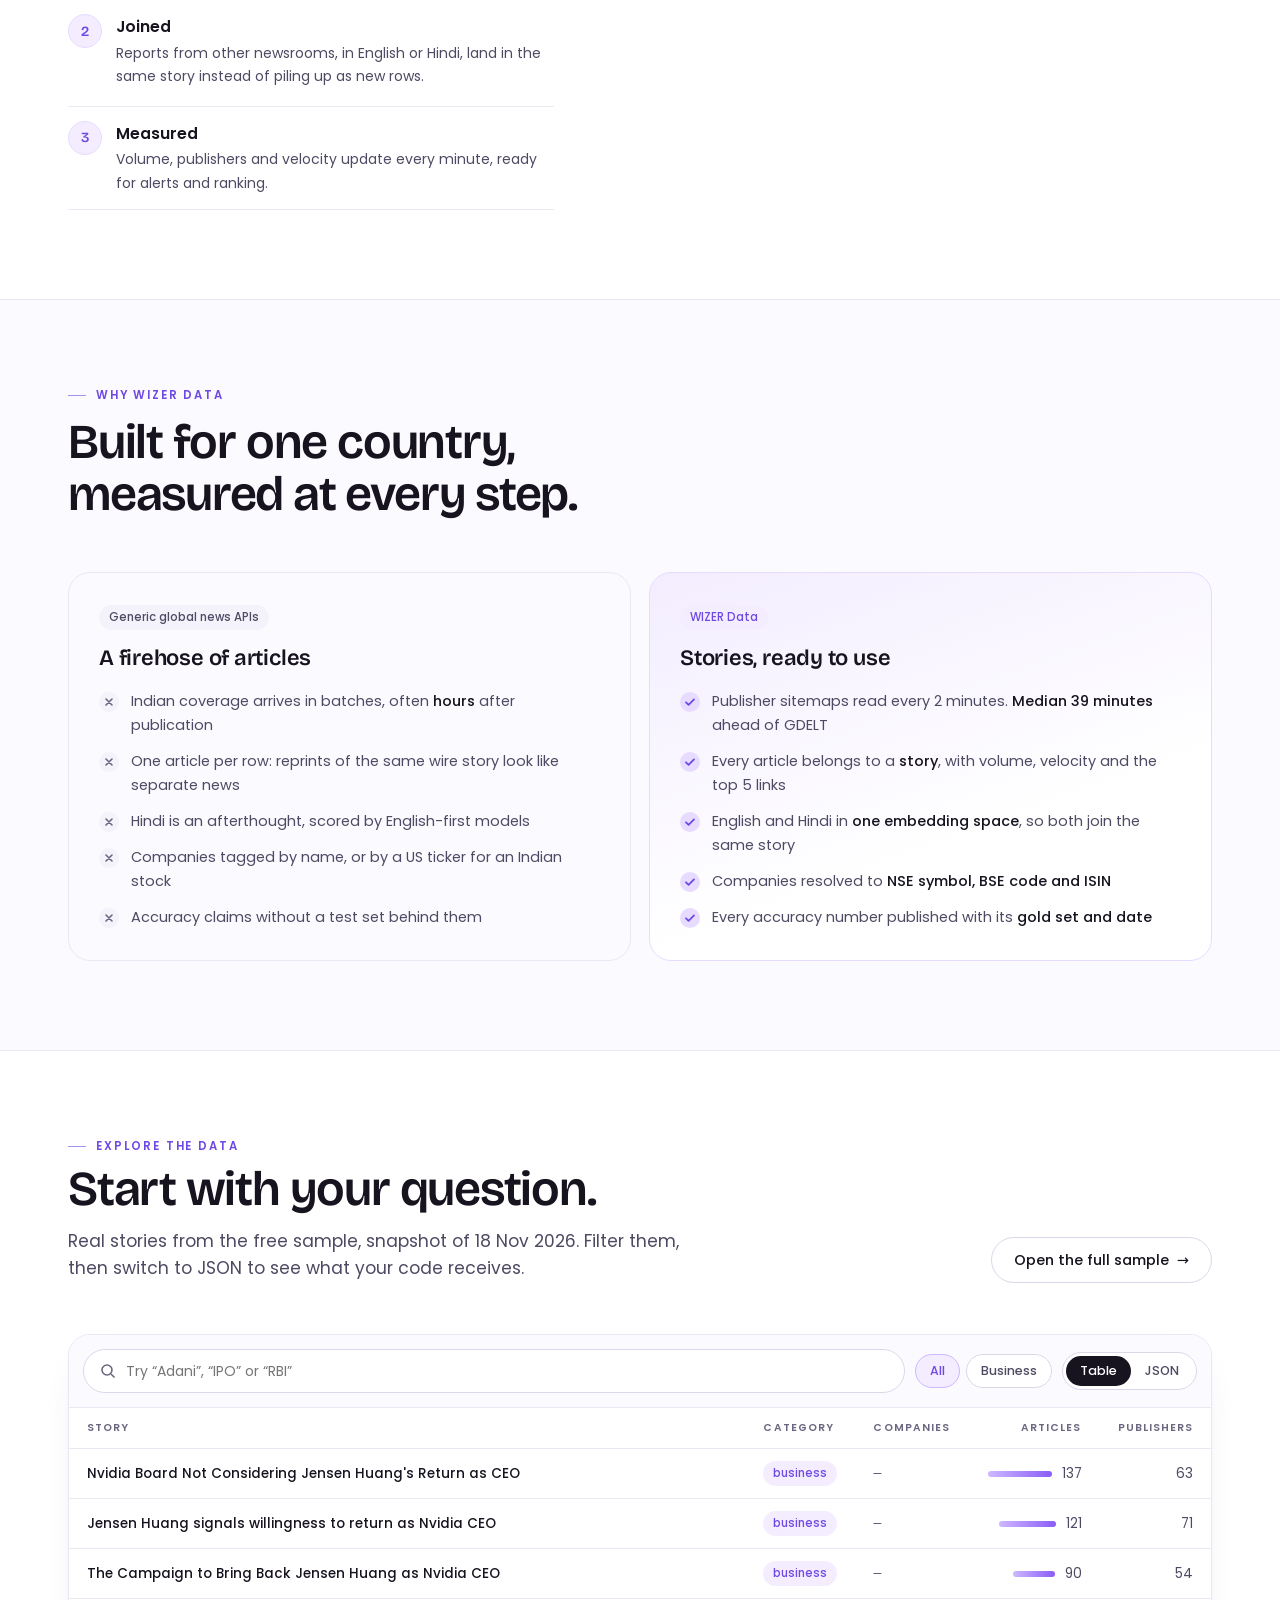
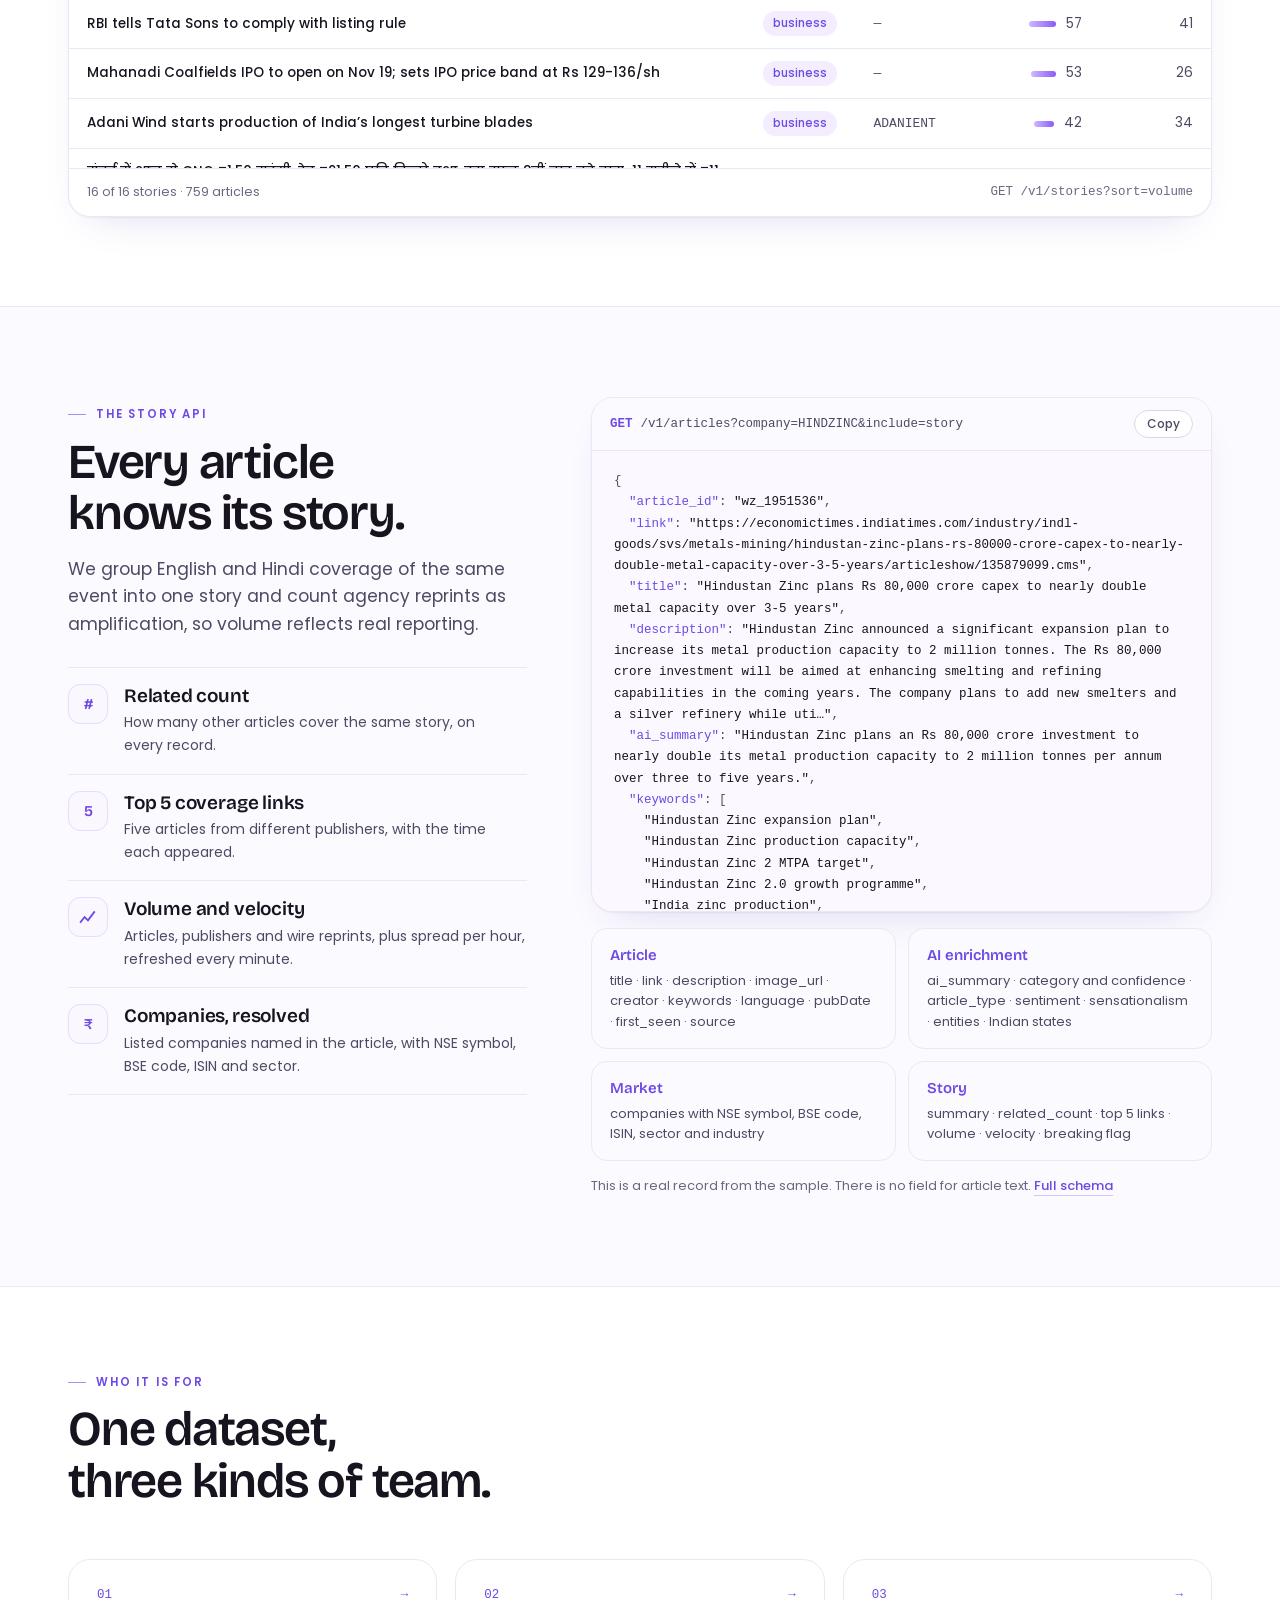
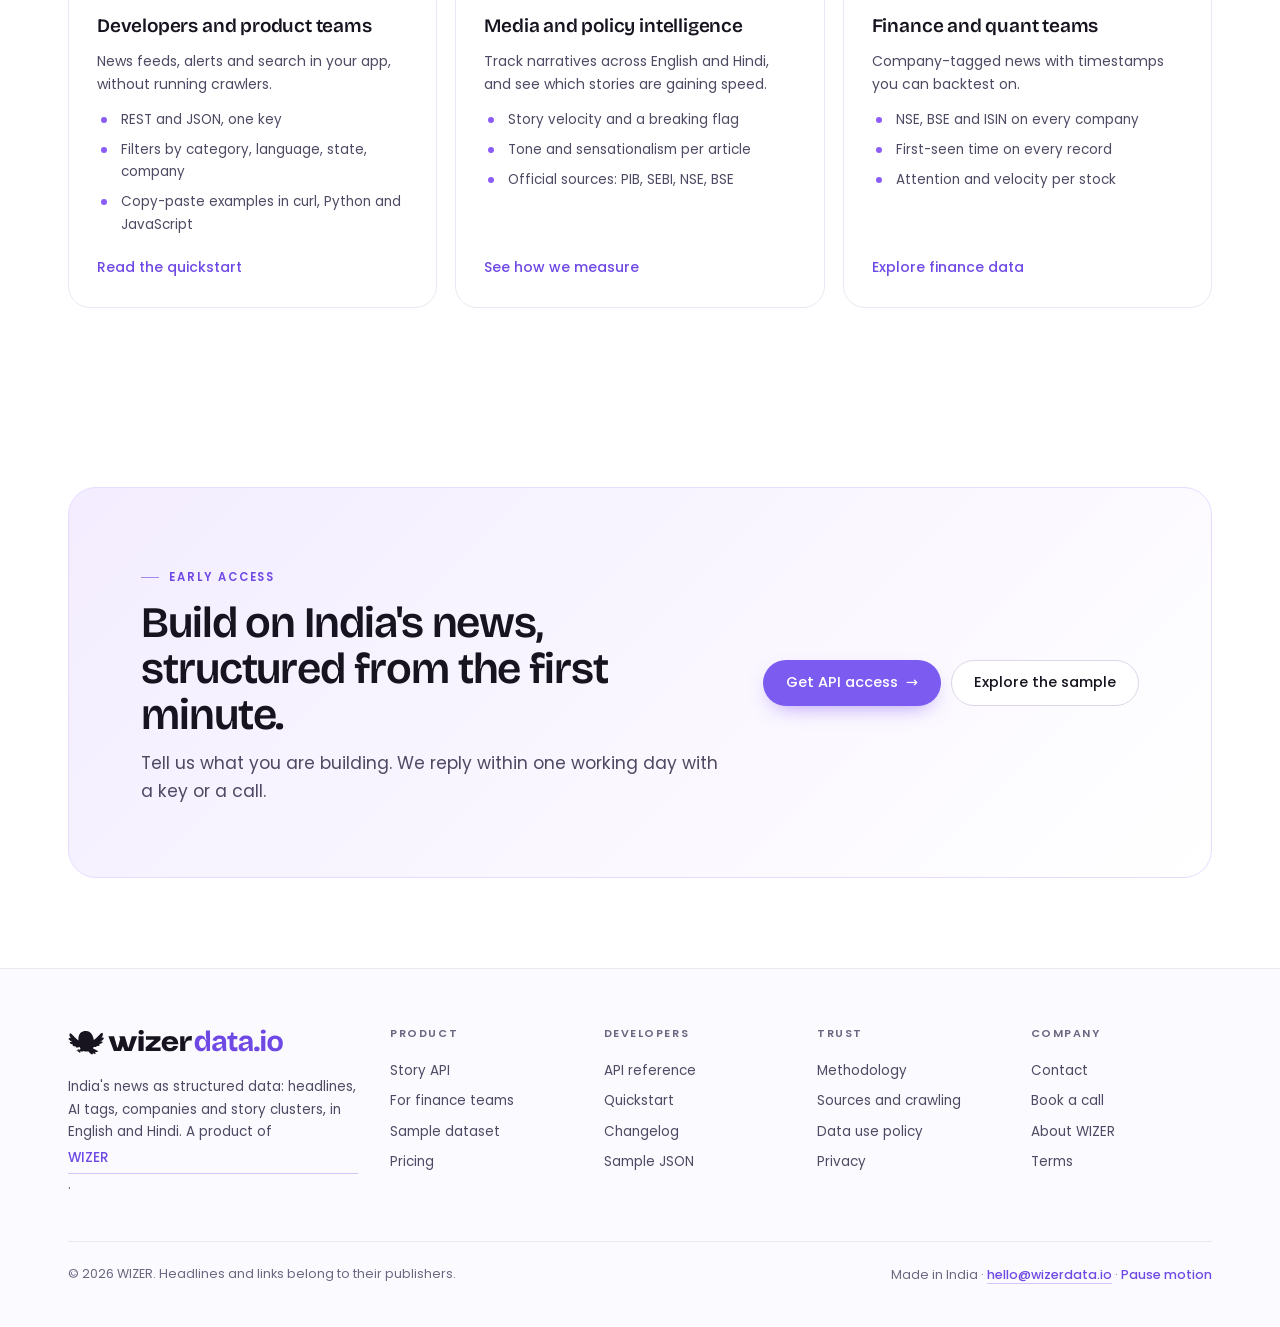
==== commit 3148db52: "Deploy 2026-11-18 16:28" ====
--- a/index.html
+++ b/index.html
@@ -53,7 +53,7 @@
     <div class="reveal">
       <span class="pill"><span class="live" aria-hidden="true"></span>India news, clustered every minute</span>
       <h1 id="hero-h"><span class="ln">Every Indian news story,</span> <span class="ln grad-text">structured as it breaks.</span></h1>
-      <p class="lede">One API for news from 393 Indian publishers in English and Hindi. Each article arrives categorised, scored, linked to listed companies and grouped into its story, so you see what is spreading, not just what was published.</p>
+      <p class="lede">One API for news from 35,952 Indian news sources in English and Hindi. Each article arrives categorised, scored, linked to listed companies and grouped into its story, so you see what is spreading, not just what was published.</p>
       <div class="ctas">
         <a href="contact.html?intent=key" class="btn btn-primary">Get API access <span class="arr">→</span></a>
         <a href="sample.html" class="btn btn-ghost">Explore 170 free records</a>
@@ -90,7 +90,7 @@
       <div class="metric"><span class="v">96.2<small>%</small></span><span class="l">of shared articles reached WIZER before GDELT</span><span class="src">2,442 articles, 8 Oct 2026</span></div>
       <div class="metric"><span class="v">0.868</span><span class="l">story clustering accuracy (B-cubed F1), English and Hindi</span><span class="src">held-out test stories, 16 Oct 2026</span></div>
       <div class="metric"><span class="v">89.4<small>%</small></span><span class="l">category accuracy after the article body arrives</span><span class="src">1,559 double-labelled items</span></div>
-      <div class="metric"><span class="v">35,952</span><span class="l">sitemaps and feeds polled, the busiest every 2 minutes</span><span class="src">393 publishers, 18 Nov 2026</span></div>
+      <div class="metric"><span class="v">35,952</span><span class="l">Indian news sources, the busiest polled every 2 minutes</span><span class="src">sitemaps and feeds, 18 Nov 2026</span></div>
     </div>
     <p class="muted" style="margin-top:14px">How each number is measured, with its limits: <a class="link" href="methodology.html">methodology</a>.</p>
   </div>
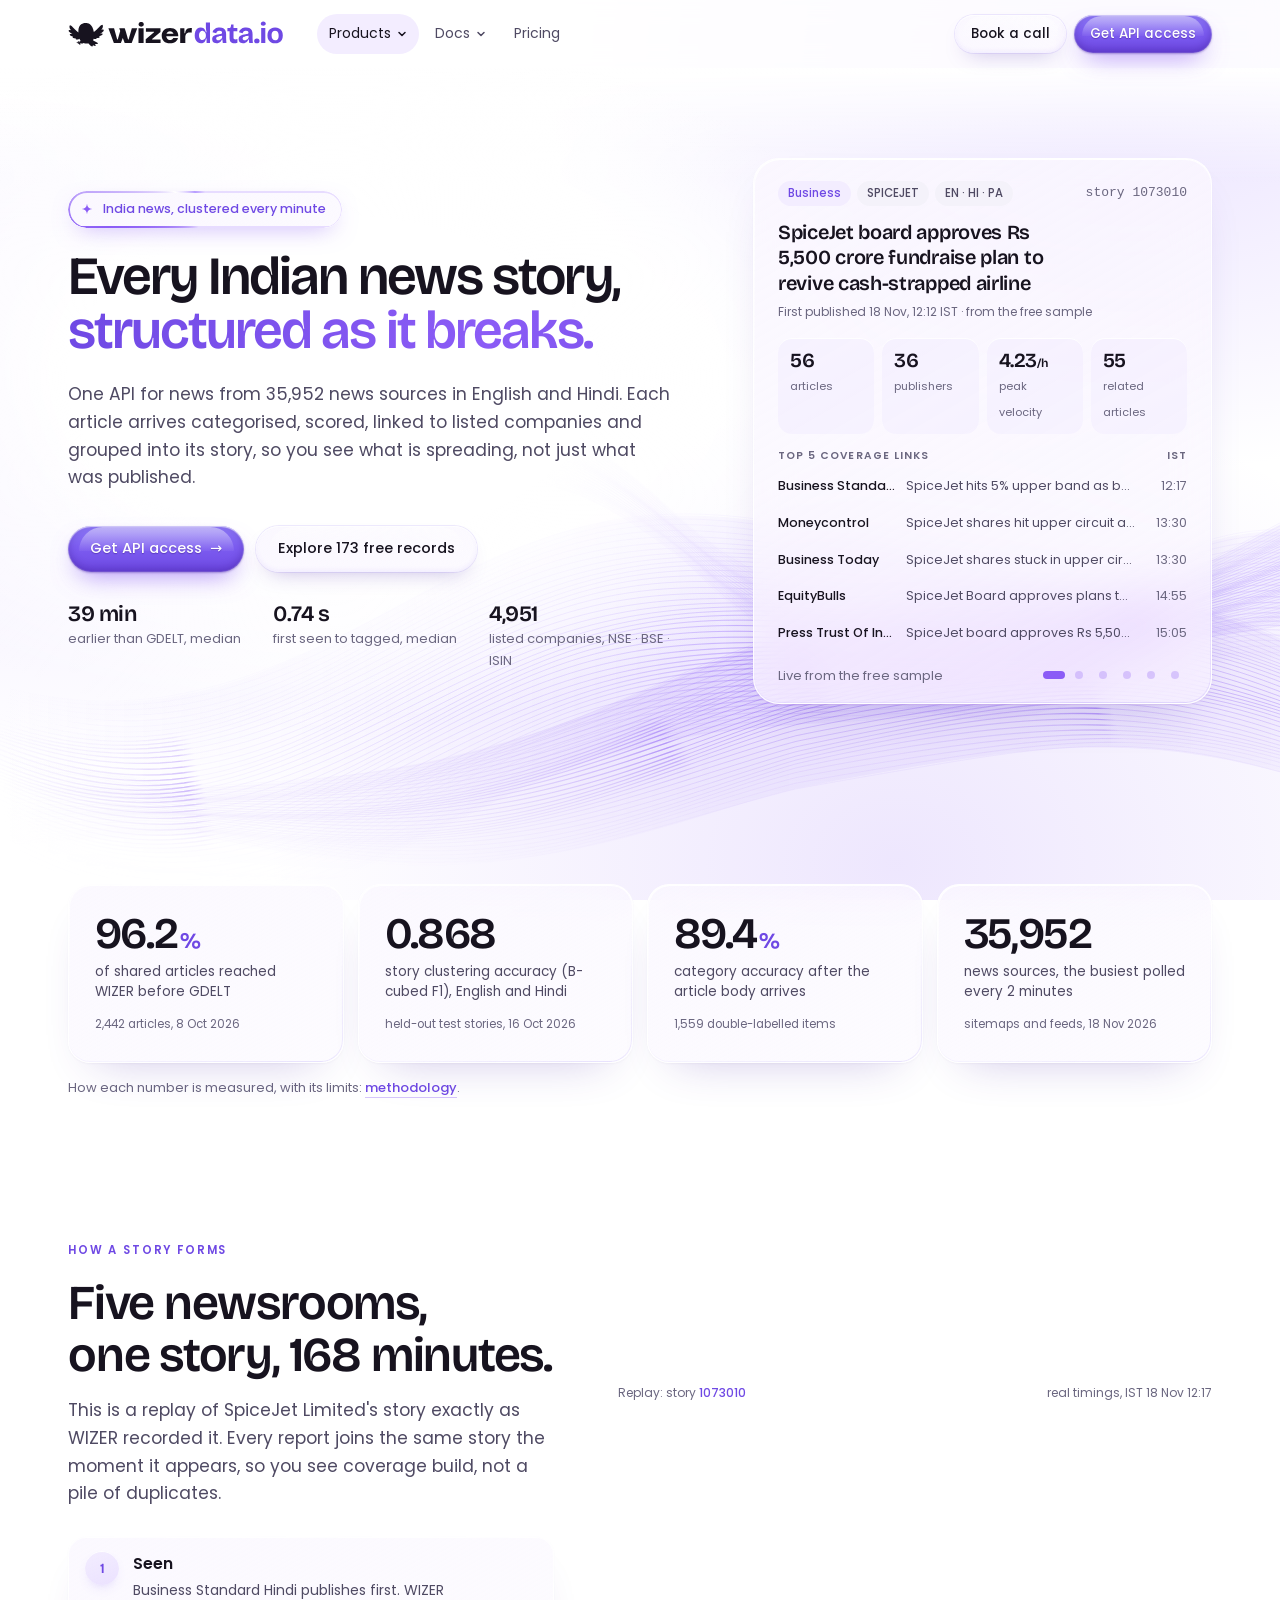
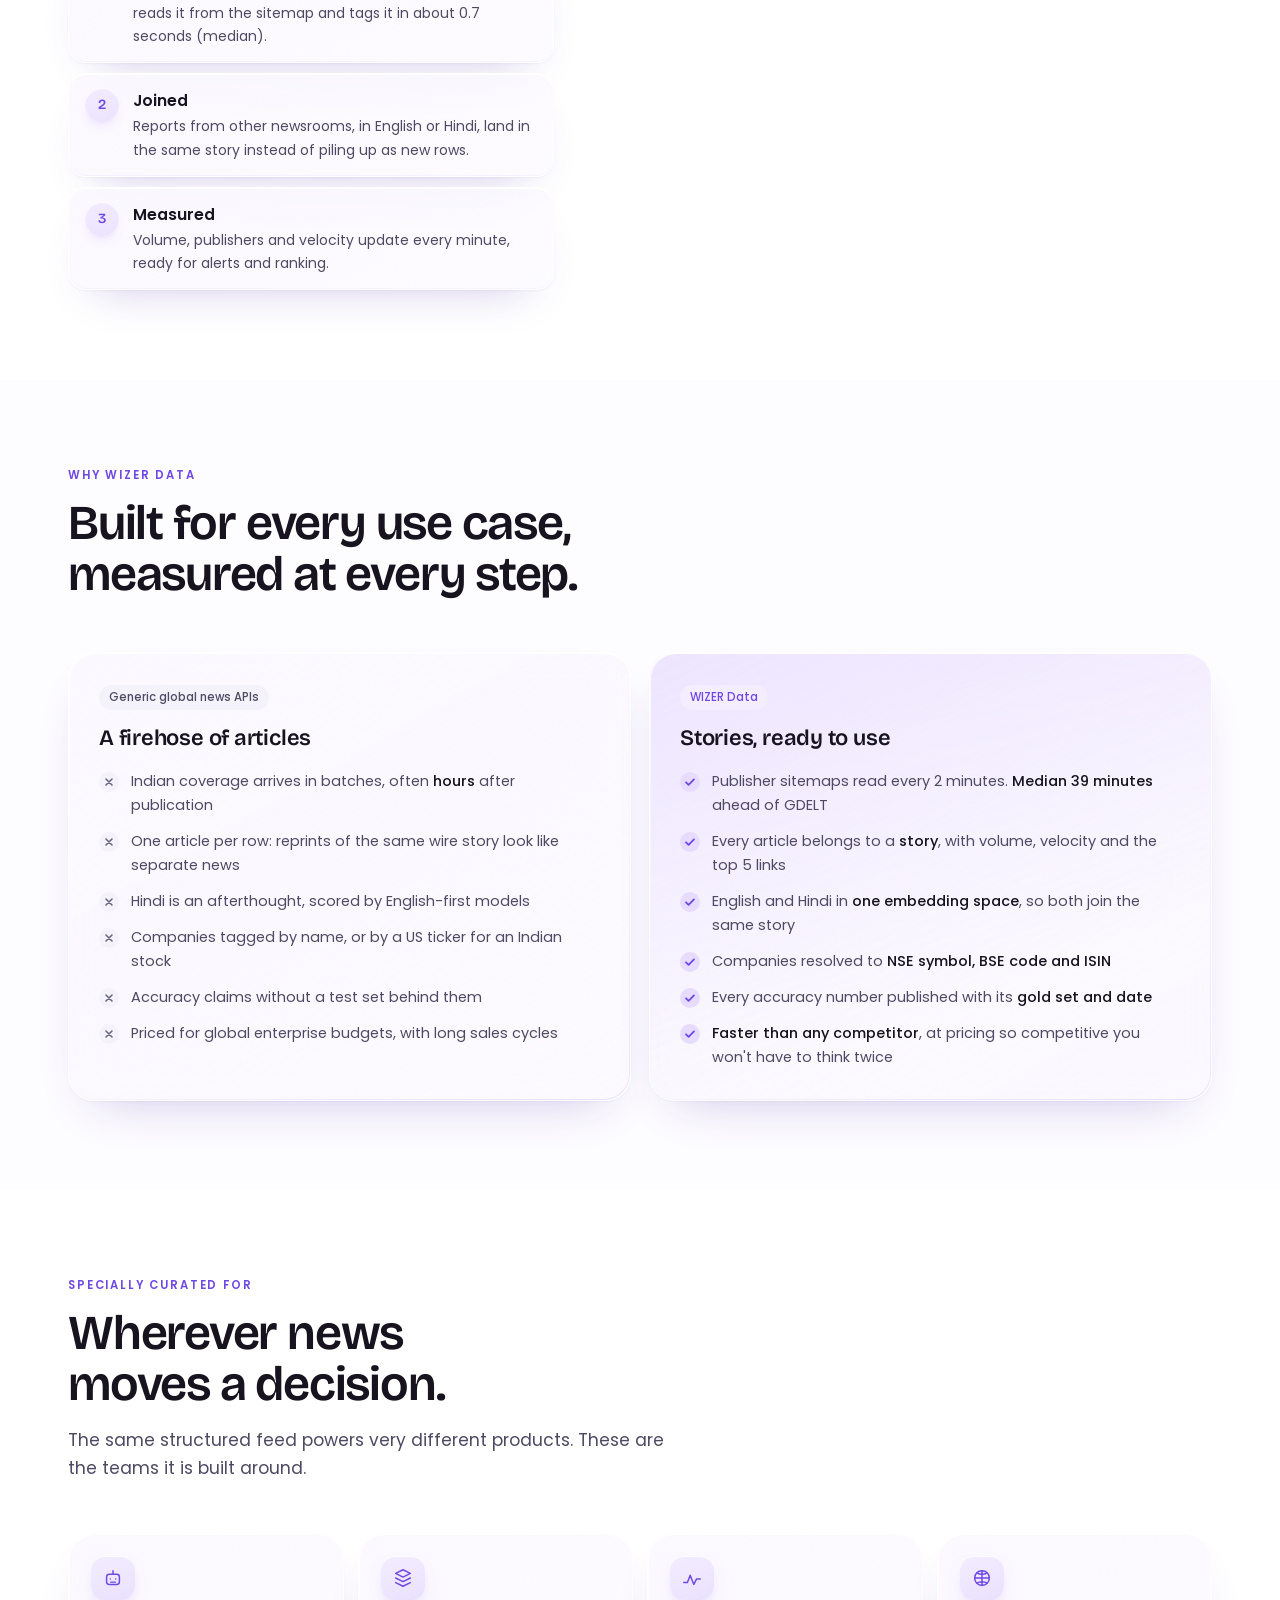
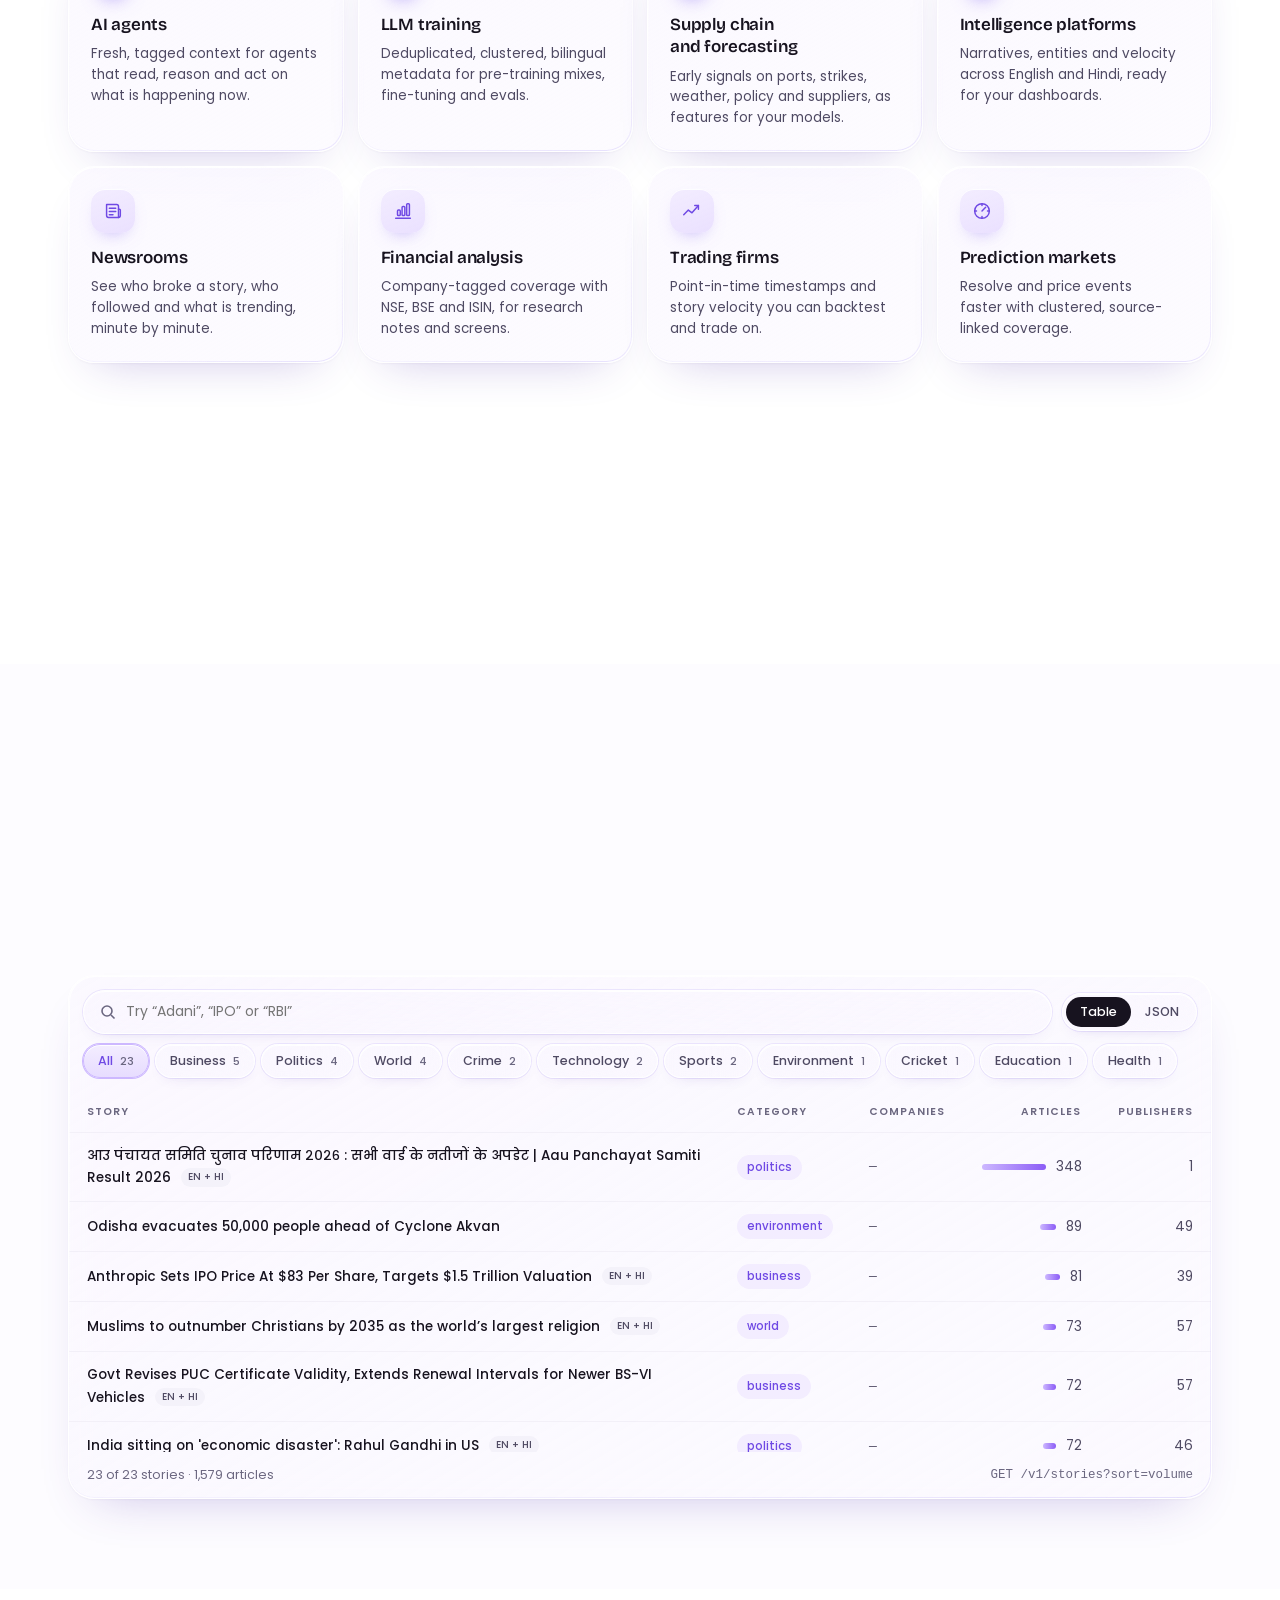
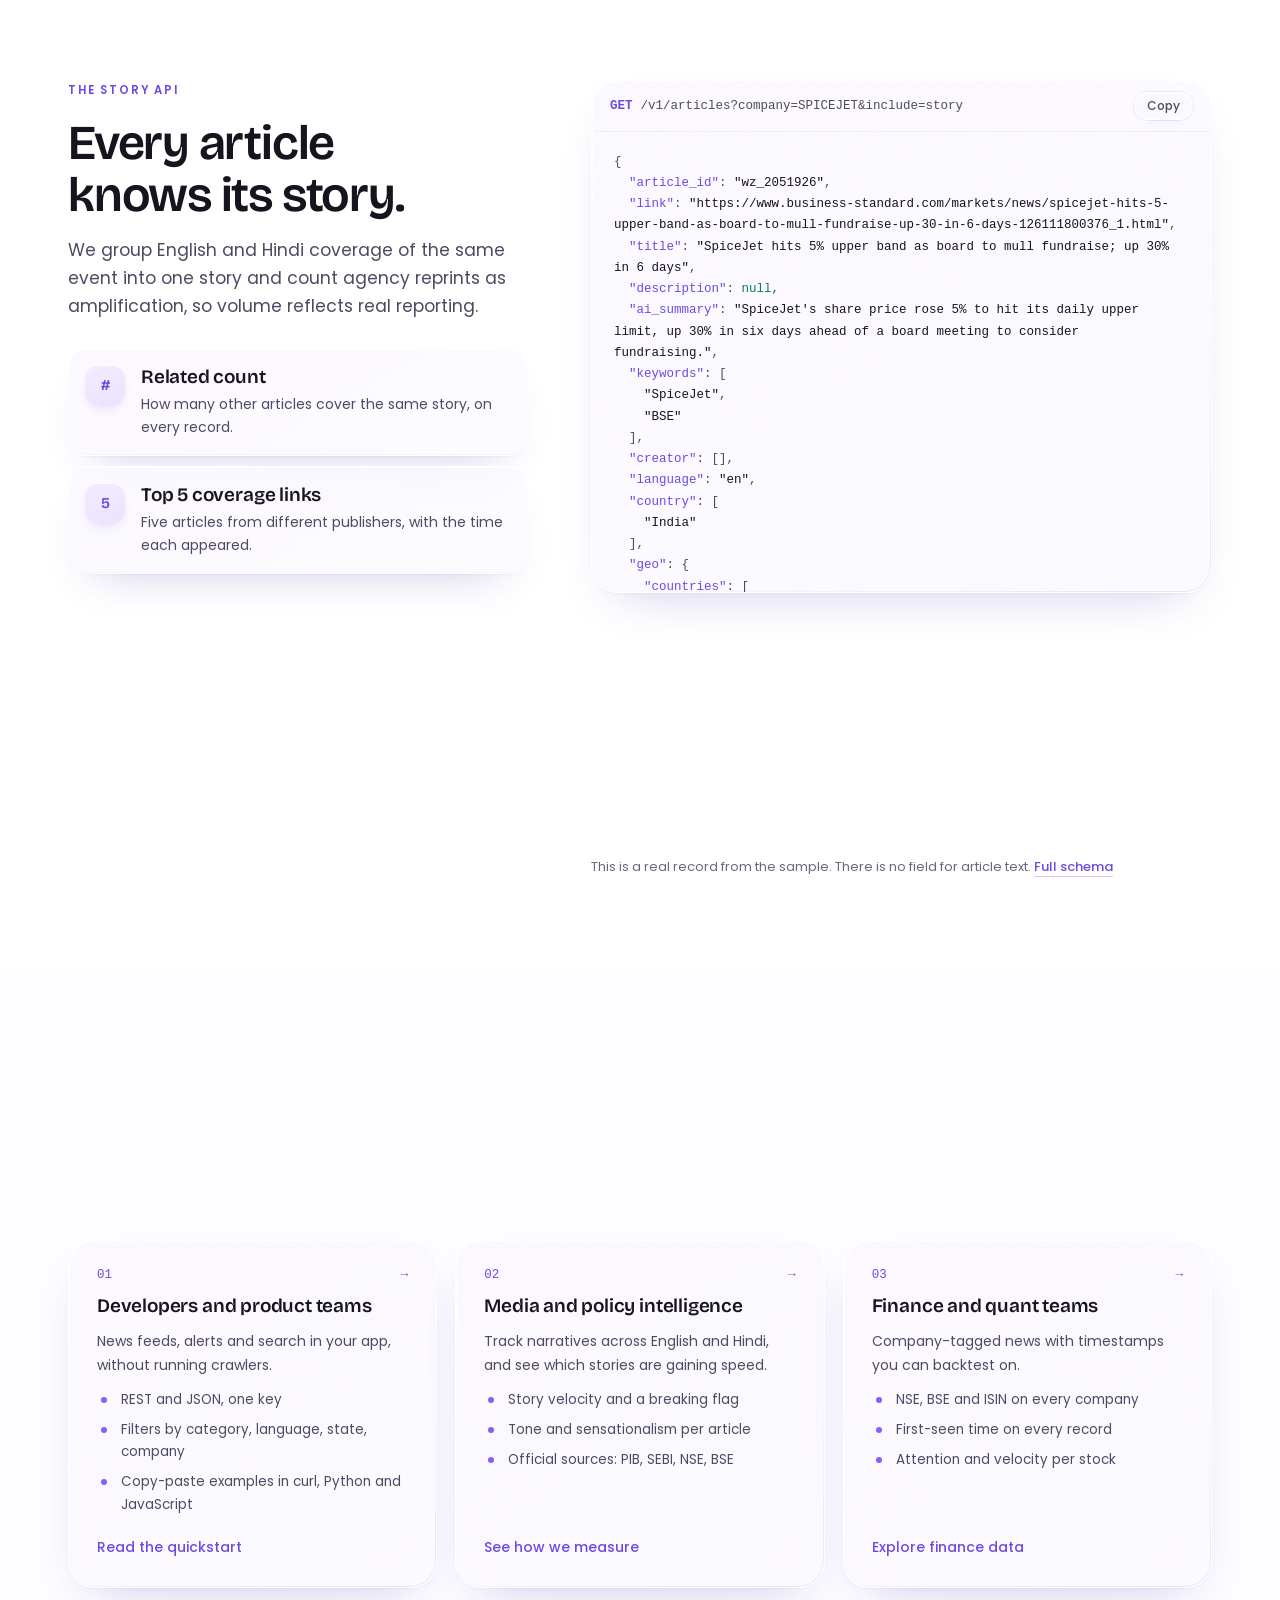
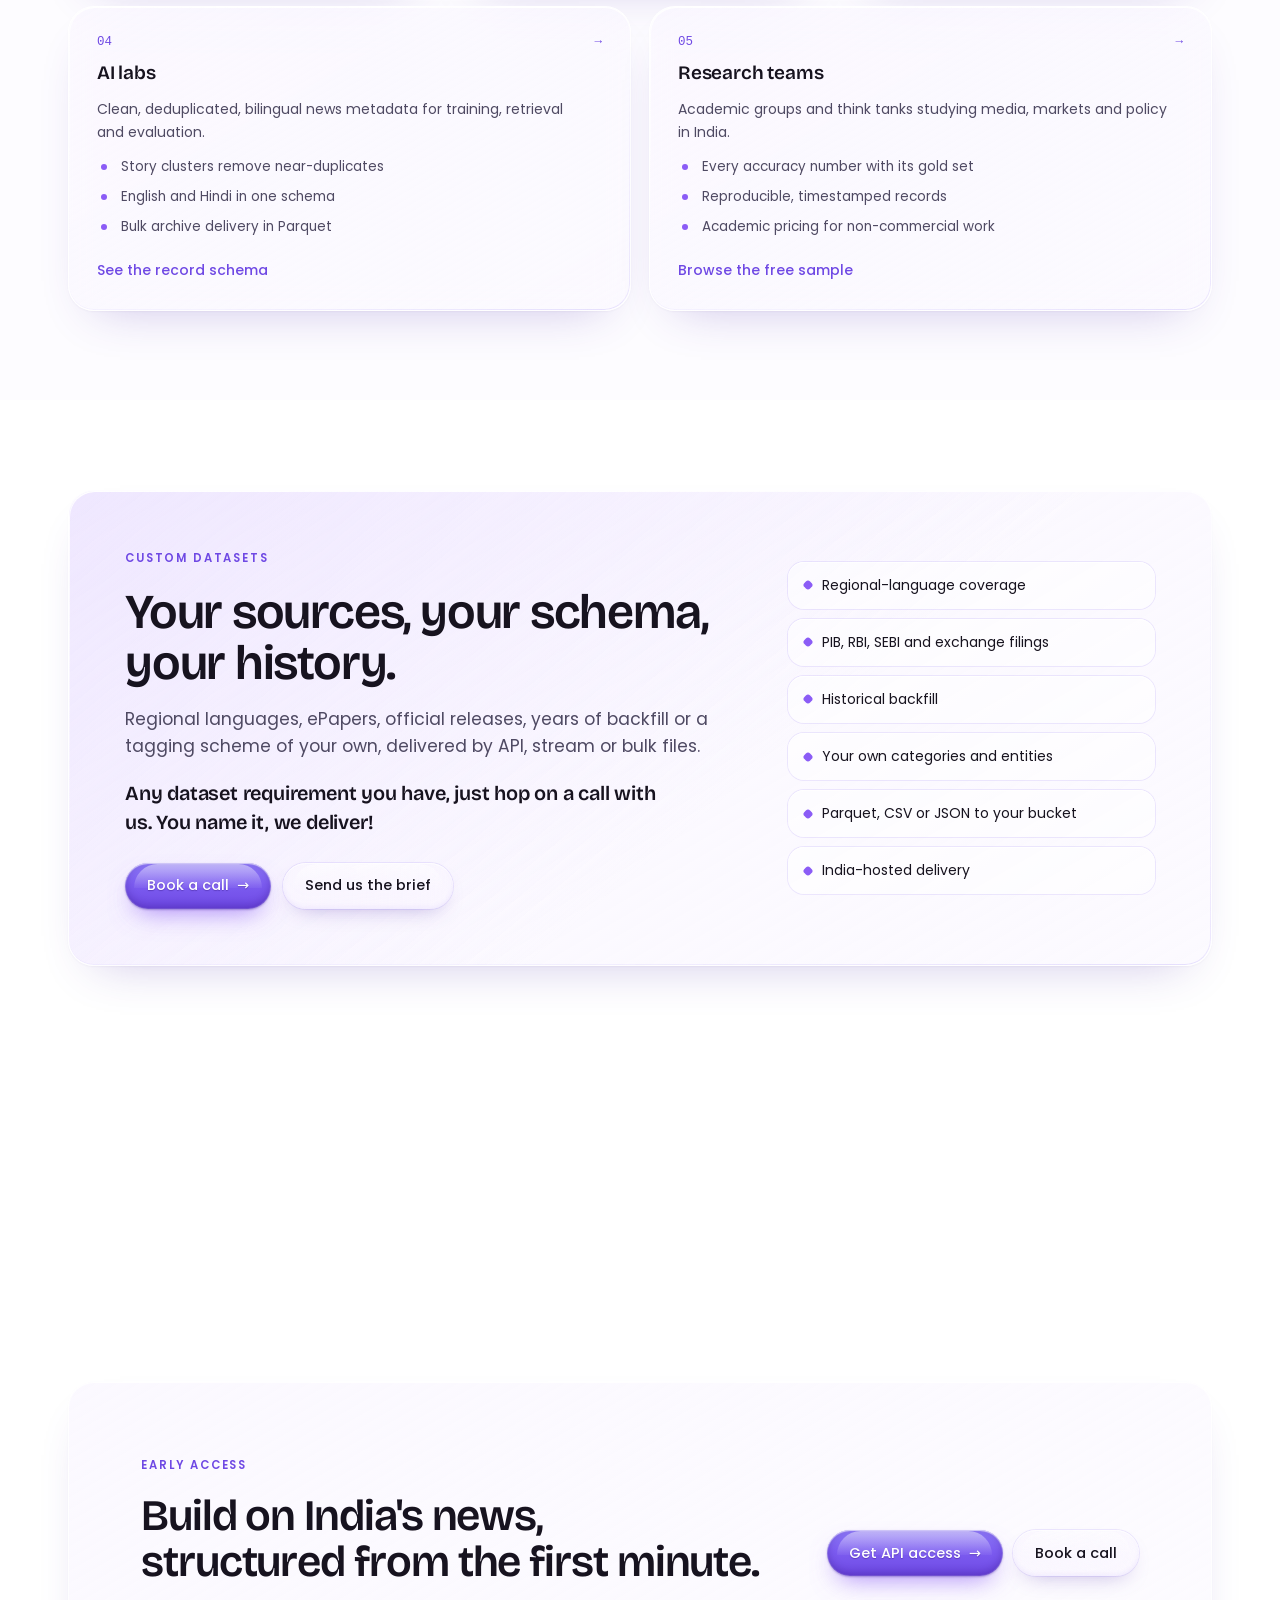
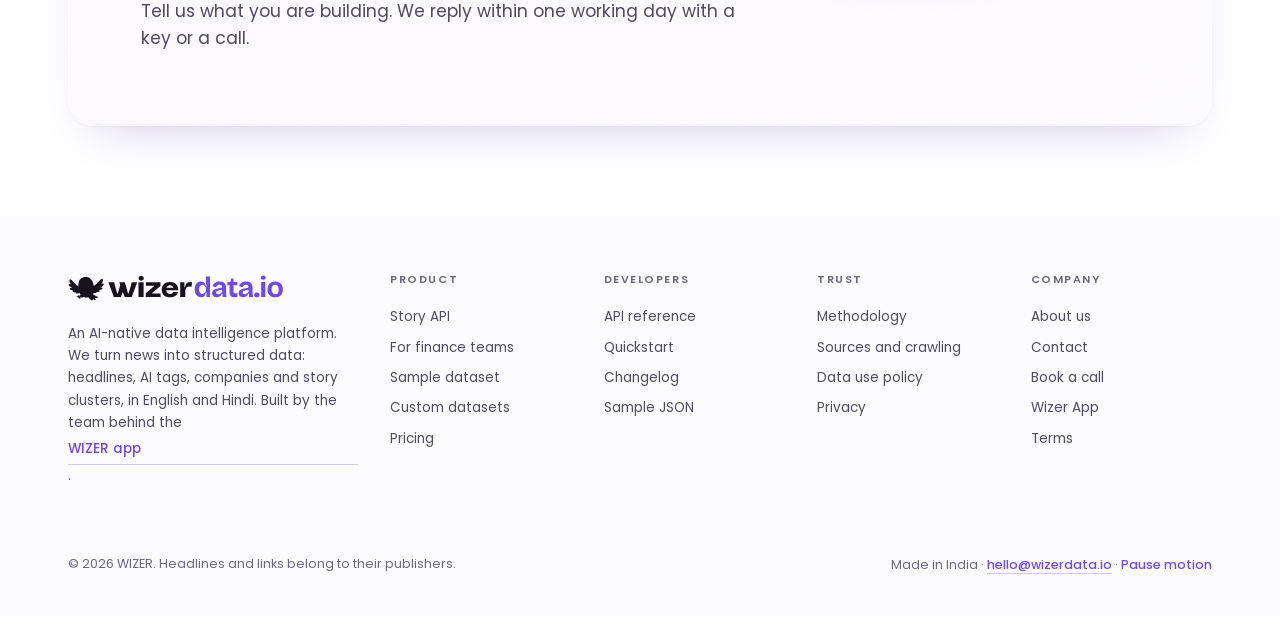
==== commit 914b2e2b: "Deploy 2026-11-20 14:10" ====
--- a/index.html
+++ b/index.html
@@ -4,21 +4,21 @@
 <meta charset="utf-8">
 <meta name="viewport" content="width=device-width, initial-scale=1, viewport-fit=cover">
 <title>WIZER Data · India&#x27;s news as structured data</title>
-<meta name="description" content="One API for Indian news in English and Hindi. Every article arrives tagged, linked to listed companies and grouped into its story, with volume and velocity. Never full text.">
+<meta name="description" content="One API for news in English and Hindi. Every article arrives tagged, linked to listed companies and grouped into its story, with volume and velocity. Never full text.">
 <link rel="canonical" href="https://wizerdata.io/">
 <meta name="theme-color" content="#ffffff" media="(prefers-color-scheme: light)">
 <meta name="theme-color" content="#0f0d16" media="(prefers-color-scheme: dark)">
 <meta property="og:type" content="website">
 <meta property="og:site_name" content="WIZER Data">
 <meta property="og:title" content="WIZER Data · India&#x27;s news as structured data">
-<meta property="og:description" content="One API for Indian news in English and Hindi. Every article arrives tagged, linked to listed companies and grouped into its story, with volume and velocity. Never full text.">
+<meta property="og:description" content="One API for news in English and Hindi. Every article arrives tagged, linked to listed companies and grouped into its story, with volume and velocity. Never full text.">
 <meta property="og:url" content="https://wizerdata.io/">
 <meta property="og:image" content="https://wizerdata.io/assets/img/og.png">
 <meta property="og:image:width" content="1200"><meta property="og:image:height" content="630">
 <meta property="og:image:alt" content="WIZER Data: India's news as structured data">
 <meta name="twitter:card" content="summary_large_image">
 <meta name="twitter:title" content="WIZER Data · India&#x27;s news as structured data">
-<meta name="twitter:description" content="One API for Indian news in English and Hindi. Every article arrives tagged, linked to listed companies and grouped into its story, with volume and velocity. Never full text.">
+<meta name="twitter:description" content="One API for news in English and Hindi. Every article arrives tagged, linked to listed companies and grouped into its story, with volume and velocity. Never full text.">
 <meta name="twitter:image" content="https://wizerdata.io/assets/img/og.png">
 <link rel="icon" href="assets/img/favicon.svg" type="image/svg+xml">
 <link rel="icon" href="assets/img/favicon-32.png" sizes="32x32" type="image/png">
@@ -27,7 +27,7 @@
 <link rel="preconnect" href="https://fonts.googleapis.com">
 <link rel="preconnect" href="https://fonts.gstatic.com" crossorigin>
 <link rel="stylesheet" href="https://fonts.googleapis.com/css2?family=Bricolage+Grotesque:opsz,wght@12..96,500;12..96,600&family=Poppins:wght@400;500;600&display=swap">
-<link rel="stylesheet" href="assets/css/site.842db56f.css">
+<link rel="stylesheet" href="assets/css/site.5a1351df.css">
 <script type="application/ld+json">{"@context": "https://schema.org", "@graph": [{"@type": "Organization", "name": "WIZER", "url": "https://letswizer.com", "logo": "https://wizerdata.io/assets/img/icon-512.png", "email": "hello@wizerdata.io"}, {"@type": "WebSite", "name": "WIZER Data", "url": "https://wizerdata.io"}]}</script>
 </head>
 <body>
@@ -35,14 +35,14 @@
 <header class="nav" id="nav">
   <div class="wrap">
     <a href="index.html" class="logo" aria-label="WIZER Data home"><svg class="" viewBox="440 334 8452 1020" aria-hidden="true" focusable="false"><path d="M1551.42 1000.61C1566.74 1015.77 1560.55 1039.88 1536.38 1043.42C1505.86 1047.88 1475.66 1040.4 1447.03 1026.11C1439.7 1051.25 1430.27 1073.07 1419.36 1092.01C1444.07 1109.39 1484.93 1129.93 1523.35 1149.23C1584.04 1179.74 1638.64 1207.17 1613.8 1214.26C1590.6 1239.14 1542.91 1243.11 1498.71 1235.86C1524.87 1272.66 1540.91 1303.82 1520.14 1309.75C1495.34 1316.83 1450.35 1298.96 1410.51 1274.37C1420.58 1301.6 1422.37 1323.52 1403.71 1328.85C1363.22 1340.41 1281.71 1261.89 1247.91 1212.39C1228.83 1216.44 1212.98 1218.03 1203.06 1219.03C1196.94 1219.64 1193.07 1220.03 1192.07 1220.63C1135.8 1222.23 1088.29 1212.82 1048.39 1196.03C1040.02 1203.17 1030.21 1208.85 1019.55 1212.67C1006.04 1217.51 991.646 1219.18 977.819 1217.53C965.038 1216.01 953.147 1211.68 943.18 1204.95C934.425 1212.33 924.583 1220.1 914.13 1228.09C913.468 1228.59 912.826 1229.08 912.205 1229.55C924.686 1257.32 928.536 1274.41 917.597 1278.69C904.723 1283.72 894.342 1271.22 880.806 1246.6C874.782 1242.02 866.348 1235.52 854.084 1226.8C843.135 1219 832.289 1211.92 822.333 1205.43C791.316 1185.19 769.117 1170.71 780.46 1158.41C789.764 1148.31 814.084 1159.07 844.739 1178.66C828.035 1149.1 816.465 1128 832.641 1121.67C847.305 1115.94 865.054 1139.2 883.921 1173.29C884.014 1172.44 884.117 1171.6 884.211 1170.77C887.605 1142.13 889.768 1123.85 906.317 1126.42C911.274 1127.18 914.668 1130.47 916.811 1135.76C919.605 1125.04 925.018 1114.81 932.645 1105.85C913.54 1080.87 898.865 1053.82 887.947 1026.87C851.279 1051.36 811.021 1066.77 770.183 1060.81C746.028 1057.28 739.829 1033.16 755.135 1017.99C722.297 1021.47 685.671 1019.29 647.183 1005.71C622.376 996.947 617.739 969.389 638.779 954.891C640.828 953.481 642.908 952.08 645.04 950.698C554.154 923.621 488.291 891.324 515.406 854.242C518.842 849.54 524.379 846.065 530.464 844.437C552.394 838.552 581.238 839.098 613.393 844.528C516.514 797.332 432.964 741.751 475.272 693.482C477.539 690.899 480.467 688.507 483.976 687.452C498.816 683.004 526.884 687.37 560.725 698.239C518.615 649.297 482.32 586.548 502.708 517.961C505.637 508.11 512.829 497.815 524.389 498.524C572.472 501.462 658.608 615.735 736.186 689.571C766.84 718.74 809.593 752.192 848.878 782.262C821.877 441.342 1052.49 407.962 1118.07 407.962C1119.69 407.962 1121.72 407.907 1124.16 407.853C1175.28 406.589 1400.19 401.05 1453.61 767.982C1493.99 737.131 1538.66 702.359 1570.38 672.181C1647.96 598.345 1734.1 484.081 1782.18 481.134C1793.73 480.424 1800.93 490.72 1803.86 500.58C1824.24 569.158 1787.96 631.916 1745.83 680.858C1779.69 669.98 1807.74 665.614 1822.58 670.062C1826.1 671.117 1829.02 673.509 1831.29 676.092C1873.61 724.361 1790.06 779.942 1693.18 827.138C1725.33 821.708 1754.18 821.162 1776.11 827.047C1782.19 828.684 1787.73 832.158 1791.16 836.861C1818.27 873.942 1752.42 906.231 1661.53 933.307C1663.66 934.69 1665.74 936.091 1667.79 937.5C1688.83 951.998 1684.19 979.557 1659.39 988.316C1620.9 1001.9 1584.27 1004.08 1551.42 1000.61ZM2664.45 1196.22L2589.84 996.474L2514.8 1196.22H2239.1L2024.25 621.029H2246.55L2370.74 1058.7H2391.85L2488.43 724.997L2449.6 621.029H2666.53L2707.71 747.226L2796.09 1058.7H2817.2L2943.88 621.029H3156.24L2940.15 1196.22H2664.45ZM4766.17 907.895C4766.17 917.4 4765.82 926.804 4765.12 936.091H4294.16C4297.07 956.91 4303.14 977.029 4312.14 995.438C4325.22 1022.19 4344.03 1044.41 4366.69 1059.86C4389.34 1075.3 4415.04 1083.43 4441.2 1083.43C4467.37 1083.43 4493.06 1075.3 4515.72 1059.86C4537.66 1044.9 4556.01 1023.58 4569.02 997.939H4754.75C4721.78 1121.24 4617.3 1210.77 4441.2 1210.77C4232.75 1210.77 4116.24 1075.17 4116.24 907.895C4116.24 740.623 4226.54 605.021 4441.2 605.021C4657.94 605.021 4766.17 740.623 4766.17 907.895ZM3489.19 1196.22V1049.96L3814.57 776.013V759.642H3496.64V619.937H4067.92V765.099L3740.05 1040.14V1055.42H4071.64V1196.22H3489.19ZM4841.74 1196.22V619.937H5005.68L5009.39 815.305H5034.23C5040.03 764.371 5050.79 723.988 5066.53 694.155C5083.09 663.595 5106.26 641.402 5136.08 627.577C5166.71 613.753 5204.38 606.84 5249.08 606.84C5255.72 606.84 5263.17 607.204 5271.45 607.932C5279.73 607.932 5289.25 608.659 5300 610.114L5292.55 797.842C5279.3 792.021 5264.81 788.383 5249.08 786.927C5234.19 784.745 5220.94 783.653 5209.35 783.653C5177.05 783.653 5148.9 789.11 5124.89 800.025C5101.72 810.939 5083.09 827.674 5069.01 850.231C5055.76 872.787 5047.08 901.165 5042.94 935.363V1196.22H4841.74ZM3205.87 1196.22V619.937H3405.82V1196.22H3205.87ZM3414.56 464.953C3414.56 480.915 3409.78 496.605 3400.69 510.43C3391.62 524.255 3378.55 535.742 3362.81 543.719C3347.08 551.704 3329.23 555.906 3311.07 555.906C3292.91 555.906 3275.05 551.704 3259.32 543.719C3243.59 535.742 3230.52 524.255 3221.44 510.43C3212.36 496.605 3207.58 480.915 3207.58 464.953C3207.58 448.991 3212.36 433.301 3221.44 419.477C3230.52 405.652 3243.59 394.164 3259.32 386.188C3275.05 378.202 3292.91 374 3311.07 374C3329.23 374 3347.08 378.202 3362.81 386.188C3378.55 394.164 3391.62 405.652 3400.69 419.477C3409.78 433.301 3414.56 448.991 3414.56 464.953ZM4575.27 830.585C4573.71 826.81 4572.05 823.09 4570.27 819.443C4557.19 792.694 4538.37 770.474 4515.72 755.021C4493.06 739.577 4467.37 731.446 4441.2 731.446C4415.04 731.446 4389.34 739.577 4366.69 755.021C4344.03 770.474 4325.22 792.694 4312.14 819.443C4310.36 823.09 4308.69 826.81 4307.14 830.585H4575.27ZM921.52 1180.89C920.454 1178.84 919.512 1176.73 918.684 1174.56C918.353 1177.73 917.959 1181.01 917.494 1184.38C918.86 1183.2 920.205 1182.04 921.52 1180.89Z" fill="currentColor"/><path class="logo-accent" d="M5657.12 1210.75C5607.63 1210.75 5564.13 1198 5526.62 1172.5C5489.88 1147 5461.38 1111 5441.13 1064.5C5420.88 1018 5410.75 962.875 5410.75 899.125C5410.75 839.125 5419.75 785.875 5437.75 739.375C5455.75 692.875 5482.38 656.5 5517.62 630.25C5552.88 604 5596.75 590.875 5649.25 590.875C5687.5 590.875 5719.75 598 5746 612.25C5772.25 626.5 5793.63 647.5 5810.12 675.25C5827.38 702.25 5840.88 734.875 5850.63 773.125H5876.5C5871.25 749.125 5866.38 725.875 5861.88 703.375C5858.13 680.125 5855.13 658 5852.88 637C5850.63 616 5849.5 597.625 5849.5 581.875V390.625H6011.5V904.75V1195H5876.5V1024H5854C5845.75 1066 5833 1100.88 5815.75 1128.62C5798.5 1156.38 5776.38 1177 5749.38 1190.5C5723.13 1204 5692.38 1210.75 5657.12 1210.75ZM5711.12 1078C5735.88 1078 5756.88 1072.75 5774.13 1062.25C5791.38 1051.75 5805.62 1038.25 5816.88 1021.75C5828.13 1004.5 5836.38 986.125 5841.63 966.625C5846.88 946.375 5849.5 927.625 5849.5 910.375V889C5849.5 874.75 5847.25 860.125 5842.75 845.125C5839 829.375 5833.38 814 5825.88 799C5818.38 784 5809 770.875 5797.75 759.625C5786.5 747.625 5773.38 738.25 5758.38 731.5C5743.38 724.75 5726.88 721.375 5708.88 721.375C5681.88 721.375 5659 728.875 5640.25 743.875C5621.5 758.875 5606.88 779.875 5596.38 806.875C5585.88 833.125 5580.63 863.875 5580.63 899.125C5580.63 935.125 5585.88 966.625 5596.38 993.625C5607.63 1020.62 5623 1041.62 5642.5 1056.62C5662 1070.88 5684.88 1078 5711.12 1078ZM6265.38 1210.75C6232.38 1210.75 6203.13 1204.38 6177.63 1191.62C6152.13 1178.12 6132.26 1159 6118.01 1134.25C6103.76 1109.5 6096.63 1078.75 6096.63 1042C6096.63 1009.75 6102.63 982.75 6114.63 961C6127.38 939.25 6145.76 921.625 6169.76 908.125C6193.76 894.625 6223.38 883.375 6258.63 874.375C6293.88 865.375 6334.01 857.5 6379.01 850.75C6403.01 847 6422.51 843.625 6437.51 840.625C6453.26 836.875 6464.88 831.25 6472.38 823.75C6479.88 815.5 6483.63 803.875 6483.63 788.875C6483.63 767.875 6476.13 749.875 6461.13 734.875C6446.13 719.875 6422.51 712.375 6390.26 712.375C6368.51 712.375 6348.26 716.125 6329.51 723.625C6311.51 731.125 6295.76 742.375 6282.26 757.375C6269.51 772.375 6260.13 791.5 6254.13 814.75L6111.26 770.875C6120.26 740.125 6133.01 713.5 6149.51 691C6166.76 668.5 6187.38 649.75 6211.38 634.75C6235.38 619 6262.76 607.375 6293.51 599.875C6324.26 592.375 6357.63 588.625 6393.63 588.625C6451.38 588.625 6498.26 598 6534.26 616.75C6571.01 634.75 6598.38 663.25 6616.38 702.25C6634.38 740.5 6643.38 790 6643.38 850.75V952C6643.38 978.25 6643.76 1004.88 6644.51 1031.88C6646.01 1058.88 6647.51 1086.25 6649.01 1114C6651.26 1141 6653.51 1168 6655.76 1195H6512.88C6509.88 1176.25 6506.88 1154.88 6503.88 1130.88C6501.63 1106.12 6499.76 1081.38 6498.26 1056.62H6478.01C6467.51 1085.12 6452.51 1111 6433.01 1134.25C6413.51 1157.5 6389.51 1176.25 6361.01 1190.5C6333.26 1204 6301.38 1210.75 6265.38 1210.75ZM6334.01 1093.75C6348.26 1093.75 6362.51 1091.12 6376.76 1085.88C6391.76 1080.62 6406.01 1073.5 6419.51 1064.5C6433.76 1054.75 6446.51 1042.75 6457.76 1028.5C6469.76 1014.25 6479.51 998.125 6487.01 980.125L6484.76 885.625L6510.63 891.25C6497.13 901 6481.38 908.875 6463.38 914.875C6445.38 920.125 6426.63 924.25 6407.13 927.25C6388.38 930.25 6369.63 933.625 6350.88 937.375C6332.13 941.125 6315.26 946 6300.26 952C6286.01 958 6274.38 966.25 6265.38 976.75C6257.13 986.5 6253.01 1000.38 6253.01 1018.38C6253.01 1041.62 6260.51 1060 6275.51 1073.5C6290.51 1087 6310.01 1093.75 6334.01 1093.75ZM6970.71 1208.5C6904.71 1208.5 6855.96 1191.25 6824.46 1156.75C6793.71 1121.5 6778.34 1065.62 6778.34 989.125V731.5H6692.84L6695.09 604.375H6754.71C6777.96 604.375 6795.21 601 6806.46 594.25C6817.71 587.5 6824.46 575.125 6826.71 557.125L6841.34 472.75H6933.59V604.375H7083.21V736H6933.59V982.375C6933.59 1009.38 6939.96 1028.88 6952.71 1040.88C6965.46 1052.88 6984.96 1058.88 7011.21 1058.88C7025.46 1058.88 7038.96 1057.38 7051.71 1054.38C7065.21 1051.38 7076.84 1046.5 7086.59 1039.75V1190.5C7063.34 1198 7041.96 1202.88 7022.46 1205.12C7002.96 1207.38 6985.71 1208.5 6970.71 1208.5ZM7303.11 1210.75C7270.11 1210.75 7240.86 1204.38 7215.36 1191.62C7189.86 1178.12 7169.98 1159 7155.73 1134.25C7141.48 1109.5 7134.36 1078.75 7134.36 1042C7134.36 1009.75 7140.36 982.75 7152.36 961C7165.11 939.25 7183.48 921.625 7207.48 908.125C7231.48 894.625 7261.11 883.375 7296.36 874.375C7331.61 865.375 7371.73 857.5 7416.73 850.75C7440.73 847 7460.23 843.625 7475.23 840.625C7490.98 836.875 7502.61 831.25 7510.11 823.75C7517.61 815.5 7521.36 803.875 7521.36 788.875C7521.36 767.875 7513.86 749.875 7498.86 734.875C7483.86 719.875 7460.23 712.375 7427.98 712.375C7406.23 712.375 7385.98 716.125 7367.23 723.625C7349.23 731.125 7333.48 742.375 7319.98 757.375C7307.23 772.375 7297.86 791.5 7291.86 814.75L7148.98 770.875C7157.98 740.125 7170.73 713.5 7187.23 691C7204.48 668.5 7225.11 649.75 7249.11 634.75C7273.11 619 7300.48 607.375 7331.23 599.875C7361.98 592.375 7395.36 588.625 7431.36 588.625C7489.11 588.625 7535.98 598 7571.98 616.75C7608.73 634.75 7636.11 663.25 7654.11 702.25C7672.11 740.5 7681.11 790 7681.11 850.75V952C7681.11 978.25 7681.48 1004.88 7682.23 1031.88C7683.73 1058.88 7685.23 1086.25 7686.73 1114C7688.98 1141 7691.23 1168 7693.48 1195H7550.61C7547.61 1176.25 7544.61 1154.88 7541.61 1130.88C7539.36 1106.12 7537.48 1081.38 7535.98 1056.62H7515.73C7505.23 1085.12 7490.23 1111 7470.73 1134.25C7451.23 1157.5 7427.23 1176.25 7398.73 1190.5C7370.98 1204 7339.11 1210.75 7303.11 1210.75ZM7371.73 1093.75C7385.98 1093.75 7400.23 1091.12 7414.48 1085.88C7429.48 1080.62 7443.73 1073.5 7457.23 1064.5C7471.48 1054.75 7484.23 1042.75 7495.48 1028.5C7507.48 1014.25 7517.23 998.125 7524.73 980.125L7522.48 885.625L7548.36 891.25C7534.86 901 7519.11 908.875 7501.11 914.875C7483.11 920.125 7464.36 924.25 7444.86 927.25C7426.11 930.25 7407.36 933.625 7388.61 937.375C7369.86 941.125 7352.98 946 7337.98 952C7323.73 958 7312.11 966.25 7303.11 976.75C7294.86 986.5 7290.73 1000.38 7290.73 1018.38C7290.73 1041.62 7298.23 1060 7313.23 1073.5C7328.23 1087 7347.73 1093.75 7371.73 1093.75ZM7848.61 1209.62C7813.36 1209.62 7786.73 1202.12 7768.73 1187.12C7751.48 1172.12 7742.86 1148.88 7742.86 1117.38C7742.86 1085.12 7751.48 1061.5 7768.73 1046.5C7786.73 1031.5 7813.36 1024 7848.61 1024C7884.61 1024 7911.23 1031.5 7928.48 1046.5C7946.48 1061.5 7955.48 1085.12 7955.48 1117.38C7955.48 1178.88 7919.86 1209.62 7848.61 1209.62ZM8018.98 1195V604.375H8180.98V1195H8018.98ZM8101.11 515.5C8069.61 515.5 8045.23 509.125 8027.98 496.375C8011.48 482.875 8003.23 463.375 8003.23 437.875C8003.23 411.625 8011.48 391.75 8027.98 378.25C8045.23 364.75 8069.61 358 8101.11 358C8133.36 358 8157.73 364.75 8174.23 378.25C8191.48 391.75 8200.11 411.625 8200.11 437.875C8200.11 462.625 8191.48 481.75 8174.23 495.25C8157.73 508.75 8133.36 515.5 8101.11 515.5ZM8565 1210.75C8505.75 1210.75 8453.62 1199.12 8408.62 1175.88C8363.62 1151.88 8328.37 1117 8302.87 1071.25C8277.37 1024.75 8264.62 967 8264.62 898C8264.62 829 8277.37 771.625 8302.87 725.875C8329.12 680.125 8364.75 646 8409.75 623.5C8455.5 600.25 8507.25 588.625 8565 588.625C8624.25 588.625 8676.37 600.25 8721.37 623.5C8767.12 646.75 8802.75 681.625 8828.25 728.125C8854.5 773.875 8867.62 831.25 8867.62 900.25C8867.62 970 8854.12 1028.12 8827.12 1074.62C8800.87 1120.38 8764.87 1154.5 8719.12 1177C8674.12 1199.5 8622.75 1210.75 8565 1210.75ZM8570.62 1090.38C8599.87 1090.38 8624.25 1083.62 8643.75 1070.12C8664 1056.62 8679 1036.38 8688.75 1009.38C8699.25 981.625 8704.5 948.25 8704.5 909.25C8704.5 868 8698.87 833.125 8687.62 804.625C8677.12 775.375 8661.37 753.25 8640.37 738.25C8619.37 722.5 8592.75 714.625 8560.5 714.625C8532.75 714.625 8508.75 721.375 8488.5 734.875C8468.25 747.625 8452.87 767.875 8442.37 795.625C8431.87 822.625 8426.62 856 8426.62 895.75C8426.62 959.5 8439.37 1007.88 8464.87 1040.88C8490.37 1073.88 8525.62 1090.38 8570.62 1090.38Z"/></svg></a>
-    <nav class="nav-links" aria-label="Primary"><div class="dd" data-dd><button class="dd-btn is-here" type="button" aria-expanded="false" aria-controls="dd-products">Products<svg class="chev" width="10" height="10" viewBox="0 0 10 10" aria-hidden="true"><path d="M2 3.5l3 3 3-3" fill="none" stroke="currentColor" stroke-width="1.5" stroke-linecap="round" stroke-linejoin="round"/></svg></button><div class="dd-panel" id="dd-products" hidden><div class="dd-grid"><a class="dd-item" href="index.html#story-api" aria-current="page"><span class="dd-ico" aria-hidden="true"><svg width="20" height="20" viewBox="0 0 20 20" fill="none" stroke="currentColor" stroke-width="1.5" stroke-linecap="round" stroke-linejoin="round"><path d="M4 5h9a2 2 0 012 2v9H6a2 2 0 01-2-2V5z"/><path d="M15 9h1.5a1.5 1.5 0 011.5 1.5V15a1 1 0 01-1 1h-2"/><path d="M7 8.5h5M7 11.5h5M7 14h3"/></svg></span><span class="dd-txt"><b>News &amp; Story API</b><span>Indian news with AI tags, companies and story clusters, in English and Hindi.</span></span></a><a class="dd-item" href="finance.html"><span class="dd-ico" aria-hidden="true"><svg width="20" height="20" viewBox="0 0 20 20" fill="none" stroke="currentColor" stroke-width="1.5" stroke-linecap="round" stroke-linejoin="round"><path d="M3.5 16.5h13"/><path d="M5.5 13l3-3.5 2.5 2 4-5"/><path d="M12.5 6.5H15V9"/></svg></span><span class="dd-txt"><b>Finance data</b><span>Company-tagged news with NSE, BSE and ISIN, for quant and research teams.</span></span></a><a class="dd-item" href="sample.html"><span class="dd-ico" aria-hidden="true"><svg width="20" height="20" viewBox="0 0 20 20" fill="none" stroke="currentColor" stroke-width="1.5" stroke-linecap="round" stroke-linejoin="round"><rect x="3.5" y="4" width="13" height="12" rx="2"/><path d="M3.5 8h13M3.5 12h13M8 4v12"/></svg></span><span class="dd-txt"><b>Sample dataset</b><span>170 real records with every field. No sign-up.</span></span></a><a class="dd-item" href="contact.html?intent=full"><span class="dd-ico" aria-hidden="true"><svg width="20" height="20" viewBox="0 0 20 20" fill="none" stroke="currentColor" stroke-width="1.5" stroke-linecap="round" stroke-linejoin="round"><path d="M4 6h7M14 6h2M4 10h2M9 10h7M4 14h9M16 14h0"/><circle cx="12.5" cy="6" r="1.5"/><circle cx="7.5" cy="10" r="1.5"/><circle cx="14.5" cy="14" r="1.5"/></svg></span><span class="dd-txt"><b>Custom datasets</b><span>Your sources, regions, history and delivery format.</span></span></a></div></div></div><div class="dd" data-dd><button class="dd-btn" type="button" aria-expanded="false" aria-controls="dd-docs">Docs<svg class="chev" width="10" height="10" viewBox="0 0 10 10" aria-hidden="true"><path d="M2 3.5l3 3 3-3" fill="none" stroke="currentColor" stroke-width="1.5" stroke-linecap="round" stroke-linejoin="round"/></svg></button><div class="dd-panel" id="dd-docs" hidden><div class="dd-grid"><a class="dd-item" href="docs.html"><span class="dd-ico" aria-hidden="true"><svg width="20" height="20" viewBox="0 0 20 20" fill="none" stroke="currentColor" stroke-width="1.5" stroke-linecap="round" stroke-linejoin="round"><path d="M5 3.5h8l2.5 2.5v10.5H5z"/><path d="M8 9.5l-1.5 1.5L8 12.5M12 9.5l1.5 1.5-1.5 1.5"/></svg></span><span class="dd-txt"><b>API reference</b><span>Endpoints, parameters, errors and rate limits.</span></span></a><a class="dd-item" href="docs.html#quickstart"><span class="dd-ico" aria-hidden="true"><svg width="20" height="20" viewBox="0 0 20 20" fill="none" stroke="currentColor" stroke-width="1.5" stroke-linecap="round" stroke-linejoin="round"><path d="M11 3L5 11h4.5L9 17l6-8h-4.5z"/></svg></span><span class="dd-txt"><b>Quickstart</b><span>Your first call in curl, Python or JavaScript.</span></span></a><a class="dd-item" href="docs.html#schema"><span class="dd-ico" aria-hidden="true"><svg width="20" height="20" viewBox="0 0 20 20" fill="none" stroke="currentColor" stroke-width="1.5" stroke-linecap="round" stroke-linejoin="round"><path d="M10 3.5l6.5 3.25L10 10 3.5 6.75z"/><path d="M3.5 10.25L10 13.5l6.5-3.25"/><path d="M3.5 13.75L10 17l6.5-3.25"/></svg></span><span class="dd-txt"><b>Record schema</b><span>Every field, its type and how often it is filled.</span></span></a><a class="dd-item" href="methodology.html"><span class="dd-ico" aria-hidden="true"><svg width="20" height="20" viewBox="0 0 20 20" fill="none" stroke="currentColor" stroke-width="1.5" stroke-linecap="round" stroke-linejoin="round"><circle cx="10" cy="10" r="6.5"/><circle cx="10" cy="10" r="3.5"/><circle cx="10" cy="10" r=".8" fill="currentColor"/></svg></span><span class="dd-txt"><b>Methodology</b><span>How every accuracy number is measured, with its limits.</span></span></a><a class="dd-item" href="docs.html#changelog"><span class="dd-ico" aria-hidden="true"><svg width="20" height="20" viewBox="0 0 20 20" fill="none" stroke="currentColor" stroke-width="1.5" stroke-linecap="round" stroke-linejoin="round"><circle cx="10" cy="10" r="6.5"/><path d="M10 6.5V10l2.5 1.5"/></svg></span><span class="dd-txt"><b>Changelog</b><span>What changed in the API and the pipeline.</span></span></a><a class="dd-item" href="openapi.json"><span class="dd-ico" aria-hidden="true"><svg width="20" height="20" viewBox="0 0 20 20" fill="none" stroke="currentColor" stroke-width="1.5" stroke-linecap="round" stroke-linejoin="round"><path d="M7.5 5C6 5 5.5 5.8 5.5 7v1.5c0 .8-.5 1.5-1.5 1.5 1 0 1.5.7 1.5 1.5V13c0 1.2.5 2 2 2M12.5 5c1.5 0 2 .8 2 2v1.5c0 .8.5 1.5 1.5 1.5-1 0-1.5.7-1.5 1.5V13c0 1.2-.5 2-2 2"/></svg></span><span class="dd-txt"><b>OpenAPI spec</b><span>Machine-readable contract. Postman collection on the reference page.</span></span></a></div></div></div><a href="pricing.html">Pricing</a></nav>
+    <nav class="nav-links" aria-label="Primary"><div class="dd" data-dd><button class="dd-btn is-here" type="button" aria-expanded="false" aria-controls="dd-products">Products<svg class="chev" width="10" height="10" viewBox="0 0 10 10" aria-hidden="true"><path d="M2 3.5l3 3 3-3" fill="none" stroke="currentColor" stroke-width="1.5" stroke-linecap="round" stroke-linejoin="round"/></svg></button><div class="dd-panel" id="dd-products" hidden><div class="dd-grid"><a class="dd-item" href="index.html#story-api" aria-current="page"><span class="dd-ico" aria-hidden="true"><svg width="20" height="20" viewBox="0 0 20 20" fill="none" stroke="currentColor" stroke-width="1.5" stroke-linecap="round" stroke-linejoin="round"><path d="M4 5h9a2 2 0 012 2v9H6a2 2 0 01-2-2V5z"/><path d="M15 9h1.5a1.5 1.5 0 011.5 1.5V15a1 1 0 01-1 1h-2"/><path d="M7 8.5h5M7 11.5h5M7 14h3"/></svg></span><span class="dd-txt"><b>News &amp; Story API</b><span>Indian news with AI tags, companies and story clusters, in English and Hindi.</span></span></a><a class="dd-item" href="finance.html"><span class="dd-ico" aria-hidden="true"><svg width="20" height="20" viewBox="0 0 20 20" fill="none" stroke="currentColor" stroke-width="1.5" stroke-linecap="round" stroke-linejoin="round"><path d="M3.5 16.5h13"/><path d="M5.5 13l3-3.5 2.5 2 4-5"/><path d="M12.5 6.5H15V9"/></svg></span><span class="dd-txt"><b>Finance data</b><span>Company-tagged news with NSE, BSE and ISIN, for quant and research teams.</span></span></a><a class="dd-item" href="sample.html"><span class="dd-ico" aria-hidden="true"><svg width="20" height="20" viewBox="0 0 20 20" fill="none" stroke="currentColor" stroke-width="1.5" stroke-linecap="round" stroke-linejoin="round"><rect x="3.5" y="4" width="13" height="12" rx="2"/><path d="M3.5 8h13M3.5 12h13M8 4v12"/></svg></span><span class="dd-txt"><b>Sample dataset</b><span>The latest real records, every field. No sign-up.</span></span></a><a class="dd-item" href="index.html#custom"><span class="dd-ico" aria-hidden="true"><svg width="20" height="20" viewBox="0 0 20 20" fill="none" stroke="currentColor" stroke-width="1.5" stroke-linecap="round" stroke-linejoin="round"><path d="M4 6h7M14 6h2M4 10h2M9 10h7M4 14h9M16 14h0"/><circle cx="12.5" cy="6" r="1.5"/><circle cx="7.5" cy="10" r="1.5"/><circle cx="14.5" cy="14" r="1.5"/></svg></span><span class="dd-txt"><b>Custom datasets</b><span>Your sources, regions, history and delivery format.</span></span></a></div></div></div><div class="dd" data-dd><button class="dd-btn" type="button" aria-expanded="false" aria-controls="dd-docs">Docs<svg class="chev" width="10" height="10" viewBox="0 0 10 10" aria-hidden="true"><path d="M2 3.5l3 3 3-3" fill="none" stroke="currentColor" stroke-width="1.5" stroke-linecap="round" stroke-linejoin="round"/></svg></button><div class="dd-panel" id="dd-docs" hidden><div class="dd-grid"><a class="dd-item" href="docs.html"><span class="dd-ico" aria-hidden="true"><svg width="20" height="20" viewBox="0 0 20 20" fill="none" stroke="currentColor" stroke-width="1.5" stroke-linecap="round" stroke-linejoin="round"><path d="M5 3.5h8l2.5 2.5v10.5H5z"/><path d="M8 9.5l-1.5 1.5L8 12.5M12 9.5l1.5 1.5-1.5 1.5"/></svg></span><span class="dd-txt"><b>API reference</b><span>Endpoints, parameters, errors and rate limits.</span></span></a><a class="dd-item" href="docs.html#quickstart"><span class="dd-ico" aria-hidden="true"><svg width="20" height="20" viewBox="0 0 20 20" fill="none" stroke="currentColor" stroke-width="1.5" stroke-linecap="round" stroke-linejoin="round"><path d="M11 3L5 11h4.5L9 17l6-8h-4.5z"/></svg></span><span class="dd-txt"><b>Quickstart</b><span>Your first call in curl, Python or JavaScript.</span></span></a><a class="dd-item" href="docs.html#schema"><span class="dd-ico" aria-hidden="true"><svg width="20" height="20" viewBox="0 0 20 20" fill="none" stroke="currentColor" stroke-width="1.5" stroke-linecap="round" stroke-linejoin="round"><path d="M10 3.5l6.5 3.25L10 10 3.5 6.75z"/><path d="M3.5 10.25L10 13.5l6.5-3.25"/><path d="M3.5 13.75L10 17l6.5-3.25"/></svg></span><span class="dd-txt"><b>Record schema</b><span>Every field, its type and how often it is filled.</span></span></a><a class="dd-item" href="methodology.html"><span class="dd-ico" aria-hidden="true"><svg width="20" height="20" viewBox="0 0 20 20" fill="none" stroke="currentColor" stroke-width="1.5" stroke-linecap="round" stroke-linejoin="round"><circle cx="10" cy="10" r="6.5"/><circle cx="10" cy="10" r="3.5"/><circle cx="10" cy="10" r=".8" fill="currentColor"/></svg></span><span class="dd-txt"><b>Methodology</b><span>How every accuracy number is measured, with its limits.</span></span></a><a class="dd-item" href="docs.html#changelog"><span class="dd-ico" aria-hidden="true"><svg width="20" height="20" viewBox="0 0 20 20" fill="none" stroke="currentColor" stroke-width="1.5" stroke-linecap="round" stroke-linejoin="round"><circle cx="10" cy="10" r="6.5"/><path d="M10 6.5V10l2.5 1.5"/></svg></span><span class="dd-txt"><b>Changelog</b><span>What changed in the API and the pipeline.</span></span></a><a class="dd-item" href="openapi.json"><span class="dd-ico" aria-hidden="true"><svg width="20" height="20" viewBox="0 0 20 20" fill="none" stroke="currentColor" stroke-width="1.5" stroke-linecap="round" stroke-linejoin="round"><path d="M7.5 5C6 5 5.5 5.8 5.5 7v1.5c0 .8-.5 1.5-1.5 1.5 1 0 1.5.7 1.5 1.5V13c0 1.2.5 2 2 2M12.5 5c1.5 0 2 .8 2 2v1.5c0 .8.5 1.5 1.5 1.5-1 0-1.5.7-1.5 1.5V13c0 1.2-.5 2-2 2"/></svg></span><span class="dd-txt"><b>OpenAPI spec</b><span>Machine-readable contract. Postman collection on the reference page.</span></span></a></div></div></div><a href="pricing.html">Pricing</a></nav>
     <div class="nav-cta">
-      <a href="contact.html?intent=call" class="btn btn-ghost btn-sm">Book a call</a>
+      <a href="https://cal.id/vaish/wizerdata-discovery-call" target="_blank" rel="noopener" class="btn btn-ghost btn-sm">Book a call</a>
       <a href="contact.html?intent=key" class="btn btn-primary btn-sm">Get API access</a>
       <button class="menu-btn" type="button" aria-label="Open menu" aria-expanded="false" aria-controls="mobile-menu"><span></span><span></span><span></span></button>
     </div>
   </div>
-  <nav class="mobile-menu" id="mobile-menu" aria-label="Mobile"><p class="mm-h">Products</p><a href="index.html#story-api">News &amp; Story API</a><a href="finance.html">Finance data</a><a href="sample.html">Sample dataset</a><a href="contact.html?intent=full">Custom datasets</a><p class="mm-h">Docs</p><a href="docs.html">API reference</a><a href="docs.html#quickstart">Quickstart</a><a href="docs.html#schema">Record schema</a><a href="methodology.html">Methodology</a><a href="docs.html#changelog">Changelog</a><a href="openapi.json">OpenAPI spec</a><a href="pricing.html">Pricing</a><a href="contact.html?intent=call">Book a call</a><a class="btn btn-primary" href="contact.html?intent=key">Get API access</a></nav>
+  <nav class="mobile-menu" id="mobile-menu" aria-label="Mobile"><p class="mm-h">Products</p><a href="index.html#story-api">News &amp; Story API</a><a href="finance.html">Finance data</a><a href="sample.html">Sample dataset</a><a href="index.html#custom">Custom datasets</a><p class="mm-h">Docs</p><a href="docs.html">API reference</a><a href="docs.html#quickstart">Quickstart</a><a href="docs.html#schema">Record schema</a><a href="methodology.html">Methodology</a><a href="docs.html#changelog">Changelog</a><a href="openapi.json">OpenAPI spec</a><a href="pricing.html">Pricing</a><a href="https://cal.id/vaish/wizerdata-discovery-call" target="_blank" rel="noopener">Book a call</a><a class="btn btn-primary" href="contact.html?intent=key">Get API access</a></nav>
 </header>
 <main id="main">
 
@@ -51,12 +51,12 @@
 
   <div class="wrap hero-grid">
     <div class="reveal">
-      <span class="pill"><span class="live" aria-hidden="true"></span>India news, clustered every minute</span>
+      <span class="pill shine"><svg class="spark" width="14" height="14" viewBox="0 0 16 16" aria-hidden="true"><path d="M8 0c.4 3.9 2.1 5.6 6 6-3.9.4-5.6 2.1-6 6-.4-3.9-2.1-5.6-6-6 3.9-.4 5.6-2.1 6-6z" transform="translate(0 2)"/></svg><span class="shine-text">India news, clustered every minute</span></span>
       <h1 id="hero-h"><span class="ln">Every Indian news story,</span> <span class="ln grad-text">structured as it breaks.</span></h1>
-      <p class="lede">One API for news from 35,952 Indian news sources in English and Hindi. Each article arrives categorised, scored, linked to listed companies and grouped into its story, so you see what is spreading, not just what was published.</p>
+      <p class="lede">One API for news from 35,952 news sources in English and Hindi. Each article arrives categorised, scored, linked to listed companies and grouped into its story, so you see what is spreading, not just what was published.</p>
       <div class="ctas">
         <a href="contact.html?intent=key" class="btn btn-primary">Get API access <span class="arr">→</span></a>
-        <a href="sample.html" class="btn btn-ghost">Explore 170 free records</a>
+        <a href="sample.html" class="btn btn-ghost">Explore 173 free records</a>
       </div>
       <div class="proofs">
         <span><b>39 min</b>earlier than GDELT, median</span>
@@ -64,21 +64,99 @@
         <span><b>4,951</b>listed companies, NSE · BSE · ISIN</span>
       </div>
     </div>
-    <article class="card story reveal d2" aria-label="Example story object from the sample dataset">
+    <article class="card story glass reveal d2" aria-label="Example story objects from the sample dataset" data-rotator>
+  <div class="story-stack"><div class="story-slide on" data-slide="0">
   <div class="story-top">
-    <div class="tags"><span class="tag v">Business</span><span class="tag">HINDZINC</span><span class="tag">EN</span></div>
-    <span class="muted mono">story 1010136</span>
-  </div>
-  <p class="h3-like">Hindustan Zinc Approves Rs 80,000 Cr Expansion To Double Metal Capacity</p>
-  <div class="meta">First published 16 Nov, 14:17 IST · from the free sample</div>
+    <div class="tags"><span class="tag v">Business</span><span class="tag">SPICEJET</span><span class="tag">EN · HI · PA</span></div>
+    <span class="muted mono">story 1073010</span>
+  </div>
+  <p class="h3-like">SpiceJet board approves Rs 5,500 crore fundraise plan to revive cash-strapped airline</p>
+  <div class="meta">First published 18 Nov, 12:12 IST · from the free sample</div>
   <div class="kpis">
-    <div class="kpi"><b>23</b><small>articles</small></div>
-    <div class="kpi"><b>16</b><small>publishers</small></div>
-    <div class="kpi"><b>2.27<span style="font-size:12px">/h</span></b><small>peak velocity</small></div>
-    <div class="kpi"><b>22</b><small>related articles</small></div>
+    <div class="kpi"><b>56</b><small>articles</small></div>
+    <div class="kpi"><b>36</b><small>publishers</small></div>
+    <div class="kpi"><b>4.23<span style="font-size:12px">/h</span></b><small>peak velocity</small></div>
+    <div class="kpi"><b>55</b><small>related articles</small></div>
   </div>
   <div class="rel-h"><span>Top 5 coverage links</span><span>IST</span></div>
-  <div class="rel"><a href="https://economictimes.indiatimes.com/industry/indl-goods/svs/metals-mining/hindustan-zinc-plans-rs-80000-crore-capex-to-nearly-double-metal-capacity-over-3-5-years/articleshow/135879099.cms" target="_blank" rel="noopener"><span class="p">Economic Times</span><span class="t">Hindustan Zinc plans Rs 80,000 crore capex to nearly double metal capacity over 3-5 years</span><span class="s">14:20</span></a><a href="https://www.cnbctv18.com/market/hindustan-zinc-plans-rs-80000-crore-expansion-targets-2-mtpa-metal-capacity-in-3-5-years-20034915.htm" target="_blank" rel="noopener"><span class="p">CNBC-TV18</span><span class="t">Hindustan Zinc plans ₹80,000 crore expansion, targets 2 MTPA metal capacity in 3-5 years</span><span class="s">14:21</span></a><a href="https://www.ptinews.com/story/business/hindustan-zinc-board-clears-rs-80-000-cr-expansion-to-augment-capacity-from-1-1-mtpa-to-2-0-mtpa/4264132" target="_blank" rel="noopener"><span class="p">Press Trust Of India</span><span class="t">Hindustan Zinc board clears Rs 80,000 cr expansion to augment capacity from 1.1 MTPA to 2.0 MTPA</span><span class="s">14:31</span></a><a href="https://www.business-standard.com/companies/news/hindustan-zinc-approves-80-000-crore-plan-to-double-metal-capacity-126111601192_1.html" target="_blank" rel="noopener"><span class="p">Business Standard Hindi</span><span class="t">Hindustan Zinc approves ₹80,000 crore plan to double metal capacity</span><span class="s">14:59</span></a><a href="https://www.businesstoday.in/markets/stocks/story/hindustan-zinc-unveils-rs-80000-crore-expansion-plan-shares-react-567660-2026-11-16" target="_blank" rel="noopener"><span class="p">Business Today</span><span class="t">Hindustan Zinc unveils Rs 80,000-crore expansion plan, shares react</span><span class="s">15:09</span></a></div>
+  <div class="rel"><a href="https://www.business-standard.com/markets/news/spicejet-hits-5-upper-band-as-board-to-mull-fundraise-up-30-in-6-days-126111800376_1.html" target="_blank" rel="noopener"><span class="p">Business Standard Hindi</span><span class="t">SpiceJet hits 5% upper band as board to mull fundraise; up 30% in 6 days</span><span class="s">12:17</span></a><a href="https://www.moneycontrol.com/news/business/markets/spicejet-shares-hit-upper-circuit-as-board-to-consider-fundraise-14083333.html" target="_blank" rel="noopener"><span class="p">Moneycontrol</span><span class="t">SpiceJet shares hit upper circuit as board to consider fundraise</span><span class="s">13:30</span></a><a href="https://www.businesstoday.in/markets/stocks/story/spicejet-shares-stuck-in-upper-circuit-ahead-of-board-meet-to-raise-funds-568136-2026-11-18" target="_blank" rel="noopener"><span class="p">Business Today</span><span class="t">SpiceJet shares stuck in upper circuit ahead of board meet to raise funds</span><span class="s">13:30</span></a><a href="https://www.equitybulls.com/news/379231/spicejet-board-approves-plans-raise-up-rs-5" target="_blank" rel="noopener"><span class="p">EquityBulls</span><span class="t">SpiceJet Board approves plans to raise up to Rs 5,500 Crore to strengthen financial position and drive revival</span><span class="s">14:55</span></a><a href="https://www.ptinews.com/story/business/spicejet-board-approves-rs-5-500-cr-fund-raising-proposal/4270991" target="_blank" rel="noopener"><span class="p">Press Trust Of India</span><span class="t">SpiceJet board approves Rs 5,500-cr fund raising proposal</span><span class="s">15:05</span></a></div>
+</div><div class="story-slide" data-slide="1" aria-hidden="true">
+  <div class="story-top">
+    <div class="tags"><span class="tag v">Technology</span><span class="tag">Delhi</span><span class="tag">EN · HI · TA</span></div>
+    <span class="muted mono">story 1072075</span>
+  </div>
+  <p class="h3-like">GTA 6 officially launches in India after 13-year wait</p>
+  <div class="meta">First published 18 Nov, 11:36 IST · from the free sample</div>
+  <div class="kpis">
+    <div class="kpi"><b>60</b><small>articles</small></div>
+    <div class="kpi"><b>38</b><small>publishers</small></div>
+    <div class="kpi"><b>2.49<span style="font-size:12px">/h</span></b><small>peak velocity</small></div>
+    <div class="kpi"><b>59</b><small>related articles</small></div>
+  </div>
+  <div class="rel-h"><span>Top 5 coverage links</span><span>IST</span></div>
+  <div class="rel"><a href="https://indiaeducationdiary.in/gta-6-fever-takes-over-comic-con-india-will-bring-fans-together-for-a-special-launch-day-gaming-session/" target="_blank" rel="noopener" tabindex="-1"><span class="p">India Education Diary</span><span class="t">GTA 6 fever takes over, Comic Con India will bring fans together for a...</span><span class="s">11:36</span></a><a href="https://yourstory.com/2026/11/gta-6-is-here-everything-indian-players-need-to-know" target="_blank" rel="noopener" tabindex="-1"><span class="p">YourStory</span><span class="t">GTA 6 is here: Everything Indian players need to know</span><span class="s">12:45</span></a><a href="https://bestmediainfo.com/mediainfo/mediainfo-digital/gta-6-fever-grips-india-as-console-demand-and-creator-activity-surge-12819630" target="_blank" rel="noopener" tabindex="-1"><span class="p">BestMediaInfo</span><span class="t">GTA 6 fever grips India as console demand and creator activity surge</span><span class="s">13:18</span></a><a href="https://www.moneycontrol.com/technology/gta-6-india-price-here-s-how-much-the-game-costs-on-ps5-and-xbox-article-14083612.html" target="_blank" rel="noopener" tabindex="-1"><span class="p">Moneycontrol</span><span class="t">GTA 6 India price: Here&#x27;s how much the game costs on PS5 and Xbox</span><span class="s">16:46</span></a><a href="https://www.bhaskar.com/business/news/gta6-launch-india-interior-design-company-holiday-gaming-news-139727683.html" target="_blank" rel="noopener" tabindex="-1"><span class="p">Dainik Bhaskar</span><span class="t">वीडियो गेम GTA6 आज लॉन्च होगा, शुरुआती कीमत ₹5,999: 1.49 करोड़ लोगों ने ऑर्डर किया, भारतीय कंपनी ने गेम खेलने के लिए कर्मचारियों को छुट्टी दी</span><span class="s">20:34</span></a></div>
+</div><div class="story-slide" data-slide="2" aria-hidden="true">
+  <div class="story-top">
+    <div class="tags"><span class="tag v">World</span><span class="tag">Press Trust Of India</span><span class="tag">EN · HI</span></div>
+    <span class="muted mono">story 1086086</span>
+  </div>
+  <p class="h3-like">Muslims to outnumber Christians by 2035 as the world’s largest religion</p>
+  <div class="meta">First published 18 Nov, 19:23 IST · from the free sample</div>
+  <div class="kpis">
+    <div class="kpi"><b>73</b><small>articles</small></div>
+    <div class="kpi"><b>57</b><small>publishers</small></div>
+    <div class="kpi"><b>2.49<span style="font-size:12px">/h</span></b><small>peak velocity</small></div>
+    <div class="kpi"><b>72</b><small>related articles</small></div>
+  </div>
+  <div class="rel-h"><span>Top 5 coverage links</span><span>IST</span></div>
+  <div class="rel"><a href="https://www.ptinews.com/story/international/muslims-are-projected-to-outnumber-christians-by-2035-as-the-world-s-largest-religion/4272398" target="_blank" rel="noopener" tabindex="-1"><span class="p">Press Trust Of India</span><span class="t">Muslims are projected to outnumber Christians by 2035 as the world&#x27;s largest religion</span><span class="s">20:41</span></a><a href="https://timesofindia.indiatimes.com/world/rest-of-world/its-the-babies-muslims-projected-to-outnumber-christians-by-2035-says-pew-study/articleshow/135966824.cms" target="_blank" rel="noopener" tabindex="-1"><span class="p">Times of India</span><span class="t">&#x27;It&#x27;s the babies&#x27;: Muslims projected to outnumber Christians by 2035, says Pew study</span><span class="s">21:11</span></a><a href="https://www.tribuneindia.com/news/world/muslims-to-outnumber-christians-by-2035-as-the-worlds-largest-religion" target="_blank" rel="noopener" tabindex="-1"><span class="p">The Tribune</span><span class="t">Muslims to outnumber Christians by 2035 as the world’s largest religion</span><span class="s">21:19</span></a><a href="https://theprint.in/world/muslims-to-replace-christians-as-worlds-largest-religious-group-by-2035-pew-survey-finds/3102400/" target="_blank" rel="noopener" tabindex="-1"><span class="p">The Print</span><span class="t">Muslims to replace Christians as world’s largest religious group by 2035, Pew survey finds</span><span class="s">21:33</span></a><a href="https://www.indiatv.in/world/around-the-world/shocking-report-islam-become-world-largest-religion-muslims-will-largest-population-2026-11-18-1255083" target="_blank" rel="noopener" tabindex="-1"><span class="p">India TV</span><span class="t">रिसर्च रिपोर्ट में चौंकाने वाला खुलासा: 2035 तक मुस्लिमों की संख्या सबसे ज्यादा होगी, इस्लाम सबसे बड़ा धर्म होगा</span><span class="s">21:39</span></a></div>
+</div><div class="story-slide" data-slide="3" aria-hidden="true">
+  <div class="story-top">
+    <div class="tags"><span class="tag v">Politics</span><span class="tag">ANI</span><span class="tag">EN · HI</span></div>
+    <span class="muted mono">story 1065339</span>
+  </div>
+  <p class="h3-like">India sitting on &#x27;economic disaster&#x27;: Rahul Gandhi in US</p>
+  <div class="meta">First published 18 Nov, 03:38 IST · from the free sample</div>
+  <div class="kpis">
+    <div class="kpi"><b>72</b><small>articles</small></div>
+    <div class="kpi"><b>46</b><small>publishers</small></div>
+    <div class="kpi"><b>3.69<span style="font-size:12px">/h</span></b><small>peak velocity</small></div>
+    <div class="kpi"><b>71</b><small>related articles</small></div>
+  </div>
+  <div class="rel-h"><span>Top 5 coverage links</span><span>IST</span></div>
+  <div class="rel"><a href="https://www.aninews.in/news/national/politics/india-sitting-on-economic-disaster-says-rahul-gandhi-at-columbia-university20261118033808/" target="_blank" rel="noopener" tabindex="-1"><span class="p">ANI</span><span class="t">&quot;India sitting on economic disaster,&quot; says Rahul Gandhi at Columbia University</span><span class="s">03:38</span></a><a href="https://www.news18.com/agency-feeds/india-sitting-on-economic-disaster-says-rahul-gandhi-at-columbia-university-10429979.html" target="_blank" rel="noopener" tabindex="-1"><span class="p">News18</span><span class="t">India sitting on economic disaster, says Rahul Gandhi at Columbia University</span><span class="s">03:46</span></a><a href="https://www.moneycontrol.com/news/india/india-sitting-on-economic-disaster-says-rahul-gandhi-at-columbia-university-14082946.html" target="_blank" rel="noopener" tabindex="-1"><span class="p">Moneycontrol</span><span class="t">India sitting on economic disaster, says Rahul Gandhi at Columbia University</span><span class="s">06:37</span></a><a href="https://www.deccanchronicle.com/nation/world/india-sitting-on-economic-disaster-rahul-gandhi-at-columbia-university-2005399" target="_blank" rel="noopener" tabindex="-1"><span class="p">Deccan Chronicle</span><span class="t">India Sitting on Economic Disaster: Rahul Gandhi at Columbia University</span><span class="s">06:58</span></a><a href="https://www.timesnownews.com/india/india-sitting-on-economic-disaster-rahul-gandhi-at-columbia-university-article-156528070" target="_blank" rel="noopener" tabindex="-1"><span class="p">Times Now</span><span class="t">&#x27;India Sitting On Economic Disaster&#x27;: Rahul Gandhi At Columbia University</span><span class="s">07:17</span></a></div>
+</div><div class="story-slide" data-slide="4" aria-hidden="true">
+  <div class="story-top">
+    <div class="tags"><span class="tag v">Sports</span><span class="tag">Madhya Pradesh</span><span class="tag">EN · HI</span></div>
+    <span class="muted mono">story 1086478</span>
+  </div>
+  <p class="h3-like">India begins Women’s Asian Champions Trophy title defence with win over Malaysia</p>
+  <div class="meta">First published 18 Nov, 15:31 IST · from the free sample</div>
+  <div class="kpis">
+    <div class="kpi"><b>31</b><small>articles</small></div>
+    <div class="kpi"><b>24</b><small>publishers</small></div>
+    <div class="kpi"><b>1.81<span style="font-size:12px">/h</span></b><small>peak velocity</small></div>
+    <div class="kpi"><b>30</b><small>related articles</small></div>
+  </div>
+  <div class="rel-h"><span>Top 5 coverage links</span><span>IST</span></div>
+  <div class="rel"><a href="https://bhaskarlive.in/others/mp-womens-asian-champions-trophy-to-begin-tomorrow-india-to-face-malaysia-2167169" target="_blank" rel="noopener" tabindex="-1"><span class="p">Bhaskar Live</span><span class="t">MP: Women’s Asian Champions Trophy to begin tomorrow, India to face Malaysia</span><span class="s">21:01</span></a><a href="https://www.thehawk.in/news/states-and-uts/madhya-pradesh/mp-womens-asian-champions-trophy-to-begin-tomorrow-india-to-face-malaysia" target="_blank" rel="noopener" tabindex="-1"><span class="p">The Hawk</span><span class="t">MP: Women’s Asian Champions Trophy to begin tomorrow, India to face Malaysia</span><span class="s">21:13</span></a><a href="https://www.thehindu.com/sport/hockey/india-the-team-to-beat-as-mp-welcomes-top-level-hockey/article71717034.ece" target="_blank" rel="noopener" tabindex="-1"><span class="p">The Hindu</span><span class="t">Women’s Asian Champions Trophy: India the team to beat as MP welcomes top-level hockey</span><span class="s">21:18</span></a><a href="https://www.lokmattimes.com/national/bhopal-hosts-womens-asian-champions-trophy-india-kicks-off-against-malaysia-a001-w02/" target="_blank" rel="noopener" tabindex="-1"><span class="p">Lokmat Times</span><span class="t">Bhopal Hosts Women&#x27;s Asian Champions Trophy: India Kicks Off Against Malaysia</span><span class="s">21:31</span></a><a href="https://www.mangalorean.com/mp-womens-asian-champions-trophy-to-begin-tomorrow-india-to-face-malaysia/" target="_blank" rel="noopener" tabindex="-1"><span class="p">Mangalorean.com</span><span class="t">MP: Women’s Asian Champions Trophy to begin tomorrow, India to face Malaysia</span><span class="s">22:11</span></a></div>
+</div><div class="story-slide" data-slide="5" aria-hidden="true">
+  <div class="story-top">
+    <div class="tags"><span class="tag v">Cricket</span><span class="tag">News18</span><span class="tag">EN · HI</span></div>
+    <span class="muted mono">story 1069726</span>
+  </div>
+  <p class="h3-like">IND vs NZ 1st Test: Match Date, Start Time, Live Streaming &amp; More</p>
+  <div class="meta">First published 18 Nov, 09:59 IST · from the free sample</div>
+  <div class="kpis">
+    <div class="kpi"><b>71</b><small>articles</small></div>
+    <div class="kpi"><b>36</b><small>publishers</small></div>
+    <div class="kpi"><b>1.88<span style="font-size:12px">/h</span></b><small>peak velocity</small></div>
+    <div class="kpi"><b>70</b><small>related articles</small></div>
+  </div>
+  <div class="rel-h"><span>Top 5 coverage links</span><span>IST</span></div>
+  <div class="rel"><a href="https://www.news18.com/cricket/india-vs-new-zealand-1st-test-when-and-where-to-watch-series-opener-live-on-tv-and-online-ws-l-10430129.html" target="_blank" rel="noopener" tabindex="-1"><span class="p">News18</span><span class="t">India Vs New Zealand 1st Test: When And Where To Watch Series Opener Live On TV And Online</span><span class="s">10:00</span></a><a href="https://www.inkhabar.com/sports/ind-vs-nz-1st-test-live-streaming-match-start-time-india-new-zealand-test-session-timings-lunch-tea-break-live-telecast-details-308351/" target="_blank" rel="noopener" tabindex="-1"><span class="p">InKhabar</span><span class="t">IND vs NZ LIVE Streaming: सुबह-सुबह बजेगा क्रिकेट का अलार्म! कितने बजे शुरू होगा पहला टेस्ट, क्या होगी तीनों सेशन की टाइमिंग?</span><span class="s">11:06</span></a><a href="https://indianexpress.com/article/sports/cricket/india-vs-new-zealand-1st-test-live-streaming-telecast-when-and-where-to-watch-ind-vs-nz-match-online-10967875/" target="_blank" rel="noopener" tabindex="-1"><span class="p">The Indian Express</span><span class="t">India vs New Zealand 1st Test Live Streaming, Telecast: When And Where To Watch IND vs NZ Match Online?</span><span class="s">11:49</span></a><a href="https://crictoday.com/opinion/nz-vs-ind-prediction-who-will-win-new-zealand-vs-india-1st-test-12818960" target="_blank" rel="noopener" tabindex="-1"><span class="p">Crictoday</span><span class="t">NZ vs IND Prediction - Who will win New Zealand vs India 1st Test?</span><span class="s">12:40</span></a><a href="https://news.abplive.com/sports/cricket/ind-vs-nz-1st-test-wellington-pitch-report-weather-rain-forecast-5-days-squad-wtc-scenario-details-1876488" target="_blank" rel="noopener" tabindex="-1"><span class="p">ABP Live</span><span class="t">IND vs NZ 1st Test: Wellington Pitch Report, Weather Forecast &amp; Rain Prediction</span><span class="s">12:57</span></a></div>
+</div></div>
+  <div class="story-nav"><span class="muted">Live from the free sample</span><div class="sdots" role="group" aria-label="Choose a story"><button type="button" class="sdot" data-go="0" aria-label="Show story 1: business" aria-pressed="true"></button><button type="button" class="sdot" data-go="1" aria-label="Show story 2: technology" aria-pressed="false"></button><button type="button" class="sdot" data-go="2" aria-label="Show story 3: world" aria-pressed="false"></button><button type="button" class="sdot" data-go="3" aria-label="Show story 4: politics" aria-pressed="false"></button><button type="button" class="sdot" data-go="4" aria-label="Show story 5: sports" aria-pressed="false"></button><button type="button" class="sdot" data-go="5" aria-label="Show story 6: cricket" aria-pressed="false"></button></div></div>
 </article>
   </div>
 </section>
@@ -90,7 +168,7 @@
       <div class="metric"><span class="v">96.2<small>%</small></span><span class="l">of shared articles reached WIZER before GDELT</span><span class="src">2,442 articles, 8 Oct 2026</span></div>
       <div class="metric"><span class="v">0.868</span><span class="l">story clustering accuracy (B-cubed F1), English and Hindi</span><span class="src">held-out test stories, 16 Oct 2026</span></div>
       <div class="metric"><span class="v">89.4<small>%</small></span><span class="l">category accuracy after the article body arrives</span><span class="src">1,559 double-labelled items</span></div>
-      <div class="metric"><span class="v">35,952</span><span class="l">Indian news sources, the busiest polled every 2 minutes</span><span class="src">sitemaps and feeds, 18 Nov 2026</span></div>
+      <div class="metric"><span class="v">35,952</span><span class="l">news sources, the busiest polled every 2 minutes</span><span class="src">sitemaps and feeds, 18 Nov 2026</span></div>
     </div>
     <p class="muted" style="margin-top:14px">How each number is measured, with its limits: <a class="link" href="methodology.html">methodology</a>.</p>
   </div>
@@ -100,17 +178,17 @@
   <div class="wrap forms-grid">
     <div>
       <span class="eyebrow">How a story forms</span>
-      <h2 id="forms-h" style="margin:14px 0 16px">Five newsrooms,<br>one story, 49 minutes.</h2>
-      <p class="lede">This is a replay of Hindustan Zinc Limited's expansion story exactly as WIZER recorded it. Every report joins the same story the moment it appears, so you see coverage build, not a pile of duplicates.</p>
+      <h2 id="forms-h" style="margin:14px 0 16px">Five newsrooms,<br>one story, 168 minutes.</h2>
+      <p class="lede">This is a replay of SpiceJet Limited's story exactly as WIZER recorded it. Every report joins the same story the moment it appears, so you see coverage build, not a pile of duplicates.</p>
       <ol class="steps">
-        <li><span class="step-n">1</span><div><b>Seen</b><p>Economic Times publishes first. WIZER reads it from the sitemap and tags it in about 0.7 seconds (median).</p></div></li>
+        <li><span class="step-n">1</span><div><b>Seen</b><p>Business Standard Hindi publishes first. WIZER reads it from the sitemap and tags it in about 0.7 seconds (median).</p></div></li>
         <li><span class="step-n">2</span><div><b>Joined</b><p>Reports from other newsrooms, in English or Hindi, land in the same story instead of piling up as new rows.</p></div></li>
         <li><span class="step-n">3</span><div><b>Measured</b><p>Volume, publishers and velocity update every minute, ready for alerts and ranking.</p></div></li>
       </ol>
     </div>
     <div class="card flow-card">
-      <div class="flow-cap"><span>Replay: story <b>1010136</b></span><span>real timings, IST 16 Nov 14:20</span></div>
-      <canvas data-art="flow" data-flow="{&quot;story_id&quot;: 1010136, &quot;articles&quot;: 23, &quot;sources&quot;: [{&quot;n&quot;: &quot;Economic Times&quot;, &quot;m&quot;: 0}, {&quot;n&quot;: &quot;CNBC-TV18&quot;, &quot;m&quot;: 1}, {&quot;n&quot;: &quot;Press Trust Of India&quot;, &quot;m&quot;: 11}, {&quot;n&quot;: &quot;Business Standard Hindi&quot;, &quot;m&quot;: 39}, {&quot;n&quot;: &quot;Business Today&quot;, &quot;m&quot;: 49}]}" role="img" aria-label="Animation: Five publishers' reports joining one story in the order and spacing WIZER recorded them, over 49 minutes"></canvas>
+      <div class="flow-cap"><span>Replay: story <b>1073010</b></span><span>real timings, IST 18 Nov 12:17</span></div>
+      <canvas data-art="flow" data-flow="{&quot;story_id&quot;: 1073010, &quot;articles&quot;: 56, &quot;sources&quot;: [{&quot;n&quot;: &quot;Business Standard Hindi&quot;, &quot;m&quot;: 0}, {&quot;n&quot;: &quot;Moneycontrol&quot;, &quot;m&quot;: 73}, {&quot;n&quot;: &quot;Business Today&quot;, &quot;m&quot;: 74}, {&quot;n&quot;: &quot;EquityBulls&quot;, &quot;m&quot;: 158}, {&quot;n&quot;: &quot;Press Trust Of India&quot;, &quot;m&quot;: 168}]}" role="img" aria-label="Animation: Five publishers' reports joining one story in the order and spacing WIZER recorded them, over 168 minutes"></canvas>
     </div>
   </div>
 </section>
@@ -119,7 +197,7 @@
   <div class="wrap">
     <div class="sec-head">
       <span class="eyebrow">Why WIZER Data</span>
-      <h2 id="cmp-h">Built for one country,<br>measured at every step.</h2>
+      <h2 id="cmp-h">Built for every use case,<br>measured at every step.</h2>
     </div>
     <div class="compare">
       <div class="cmp them">
@@ -131,6 +209,7 @@
           <li><span>Hindi is an afterthought, scored by English-first models</span></li>
           <li><span>Companies tagged by name, or by a US ticker for an Indian stock</span></li>
           <li><span>Accuracy claims without a test set behind them</span></li>
+          <li><span>Priced for global enterprise budgets, with long sales cycles</span></li>
         </ul>
       </div>
       <div class="cmp us">
@@ -142,37 +221,62 @@
           <li><span>English and Hindi in <b>one embedding space</b>, so both join the same story</span></li>
           <li><span>Companies resolved to <b>NSE symbol, BSE code and ISIN</b></span></li>
           <li><span>Every accuracy number published with its <b>gold set and date</b></span></li>
+          <li><span><b>Faster than any competitor</b>, at pricing so competitive you won't have to think twice</span></li>
         </ul>
       </div>
     </div>
   </div>
 </section>
 
-<section id="explore" aria-labelledby="ex-h">
+<section id="curated" aria-labelledby="cur-h">
+  <div class="wrap">
+    <div class="sec-head">
+      <span class="eyebrow">Specially curated for</span>
+      <h2 id="cur-h">Wherever news<br>moves a decision.</h2>
+      <p class="lede">The same structured feed powers very different products. These are the teams it is built around.</p>
+    </div>
+    <div class="uses">
+      <div class="use"><span class="use-ico" aria-hidden="true"><svg viewBox="0 0 24 24"><rect x="5" y="8" width="14" height="11" rx="3"/><path d="M12 4v4M9 13h.01M15 13h.01M9.5 16.5h5"/></svg></span><h3>AI agents</h3><p>Fresh, tagged context for agents that read, reason and act on what is happening now.</p></div>
+      <div class="use"><span class="use-ico" aria-hidden="true"><svg viewBox="0 0 24 24"><path d="M4 7l8-4 8 4-8 4z"/><path d="M4 12l8 4 8-4M4 17l8 4 8-4"/></svg></span><h3>LLM training</h3><p>Deduplicated, clustered, bilingual metadata for pre-training mixes, fine-tuning and evals.</p></div>
+      <div class="use"><span class="use-ico" aria-hidden="true"><svg viewBox="0 0 24 24"><path d="M3 17h4l3-8 4 10 3-6h4"/></svg></span><h3>Supply chain and forecasting</h3><p>Early signals on ports, strikes, weather, policy and suppliers, as features for your models.</p></div>
+      <div class="use"><span class="use-ico" aria-hidden="true"><svg viewBox="0 0 24 24"><circle cx="12" cy="12" r="8"/><path d="M12 4v16M4 12h16M6.5 6.5c3 2 8 2 11 0M6.5 17.5c3-2 8-2 11 0"/></svg></span><h3>Intelligence platforms</h3><p>Narratives, entities and velocity across English and Hindi, ready for your dashboards.</p></div>
+      <div class="use"><span class="use-ico" aria-hidden="true"><svg viewBox="0 0 24 24"><path d="M5 5h11a2 2 0 012 2v12H7a2 2 0 01-2-2z"/><path d="M18 10h1a1 1 0 011 1v6a2 2 0 01-2 2M8 9h7M8 12.5h7M8 16h4"/></svg></span><h3>Newsrooms</h3><p>See who broke a story, who followed and what is trending, minute by minute.</p></div>
+      <div class="use"><span class="use-ico" aria-hidden="true"><svg viewBox="0 0 24 24"><path d="M4 20h16"/><rect x="6" y="11" width="3" height="6" rx="1"/><rect x="11" y="7" width="3" height="10" rx="1"/><rect x="16" y="4" width="3" height="13" rx="1"/></svg></span><h3>Financial analysis</h3><p>Company-tagged coverage with NSE, BSE and ISIN, for research notes and screens.</p></div>
+      <div class="use"><span class="use-ico" aria-hidden="true"><svg viewBox="0 0 24 24"><path d="M3 16l5-5 4 3 7-8"/><path d="M15 6h4v4"/></svg></span><h3>Trading firms</h3><p>Point-in-time timestamps and story velocity you can backtest and trade on.</p></div>
+      <div class="use"><span class="use-ico" aria-hidden="true"><svg viewBox="0 0 24 24"><circle cx="12" cy="12" r="8"/><path d="M12 12l4-4"/><path d="M12 4v2M20 12h-2M12 20v-2M4 12h2"/></svg></span><h3>Prediction markets</h3><p>Resolve and price events faster with clustered, source-linked coverage.</p></div>
+      <div class="use"><span class="use-ico" aria-hidden="true"><svg viewBox="0 0 24 24"><path d="M12 3l7 3v6c0 4.5-3 7.5-7 9-4-1.5-7-4.5-7-9V6z"/><path d="M9 12l2 2 4-4"/></svg></span><h3>Risk and compliance</h3><p>Adverse media and regulatory news on counterparties, screened in two languages.</p></div>
+      <div class="use"><span class="use-ico" aria-hidden="true"><svg viewBox="0 0 24 24"><path d="M4 10v4h3l6 4V6L7 10z"/><path d="M16.5 9a4 4 0 010 6M19 6.5a7.5 7.5 0 010 11"/></svg></span><h3>Brand and PR monitoring</h3><p>Every mention, its tone and how far it spread, without a clipping service.</p></div>
+      <div class="use"><span class="use-ico" aria-hidden="true"><svg viewBox="0 0 24 24"><path d="M4 20h16M5 20V10l7-5 7 5v10"/><path d="M9 20v-6h6v6"/></svg></span><h3>Policy and public affairs</h3><p>PIB, RBI and SEBI releases joined with the coverage they set off.</p></div>
+      <div class="use"><span class="use-ico" aria-hidden="true"><svg viewBox="0 0 24 24"><circle cx="11" cy="11" r="6"/><path d="M20 20l-4.5-4.5"/></svg></span><h3>Market research</h3><p>Track sectors, states and consumer themes over months of history.</p></div>
+    </div>
+  </div>
+</section>
+
+<section id="explore" class="band" aria-labelledby="ex-h"><canvas class="band-art" data-art="silk" aria-hidden="true"></canvas>
   <div class="wrap">
     <div class="sec-head row">
       <div class="stack">
         <span class="eyebrow">Explore the data</span>
         <h2 id="ex-h">Start with your question.</h2>
-        <p class="lede">Real stories from the free sample, snapshot of 18 Nov 2026. Filter them, then switch to JSON to see what your code receives.</p>
+        <p class="lede">Real stories from the free sample, refreshed to the latest snapshot (20 Nov 2026). Filter by category, then switch to JSON to see what your code receives.</p>
       </div>
       <a href="sample.html" class="btn btn-ghost">Open the full sample <span class="arr">→</span></a>
     </div>
-    <div class="card demo" id="demo">
+    <div class="card demo glass" id="demo">
       <div class="demo-bar">
         <label class="search"><svg width="16" height="16" viewBox="0 0 16 16" fill="none" stroke="currentColor" stroke-width="1.6" aria-hidden="true" style="color:var(--ink-3)"><circle cx="7" cy="7" r="5"/><path d="M11 11l3.5 3.5"/></svg>
           <span class="sr-only">Search stories</span><input id="demo-q" type="search" placeholder="Try “Adani”, “IPO” or “RBI”" autocomplete="off"></label>
+        <div class="seg" role="group" aria-label="View"><button type="button" data-view="table" aria-pressed="true">Table</button><button type="button" data-view="json" aria-pressed="false">JSON</button></div>
         <div class="chips" id="demo-cats" role="group" aria-label="Category"></div>
-        <div class="seg" role="group" aria-label="View"><button type="button" data-view="table" aria-pressed="true">Table</button><button type="button" data-view="json" aria-pressed="false">JSON</button></div>
       </div>
       <div class="demo-body" id="demo-body" tabindex="0" role="region" aria-label="Story results"></div>
       <div class="demo-foot"><span id="demo-count"></span><span class="mono">GET /v1/stories?sort=volume</span></div>
     </div>
-    <script type="application/json" id="stories-data">[{"id": 1024552, "h": "Nvidia Board Not Considering Jensen Huang's Return as CEO", "cat": "business", "langs": ["en", "hi"], "a": 137, "p": 63, "co": [], "sum": "Nvidia's board is not considering Jensen Huang's return as CEO and remains focused on an investigation into his conduct. The board has hired Wachtell Lipton to probe potential national security and trade secret concerns related to Huang's actions."}, {"id": 1060466, "h": "Jensen Huang signals willingness to return as Nvidia CEO", "cat": "business", "langs": ["en", "hi"], "a": 121, "p": 71, "co": [], "sum": "Jensen Huang stated that he would be honored to return as CEO of Nvidia if the board deems it in the company's best interest. He resigned after admitting to extramarital affairs, including with an alleged Chinese spy."}, {"id": 969438, "h": "The Campaign to Bring Back Jensen Huang as Nvidia CEO", "cat": "business", "langs": ["en", "hi"], "a": 90, "p": 54, "co": [], "sum": "Jensen Huang is reportedly considering a return as Nvidia's CEO amid an ongoing board investigation, supported by backing from tech luminaries like Elon Musk and Tim Sweeney. The board is conducting an independent investigation into Huang's departure last week."}, {"id": 1020947, "h": "RBI tells Tata Sons to comply with listing rule", "cat": "business", "langs": ["en", "hi"], "a": 57, "p": 41, "co": [], "sum": "The Reserve Bank of India has reiterated to Tata Sons that it must comply with listing requirements for upper-layer NBFCs, ahead of an upcoming board meeting. This communication follows a previous request from Tata Sons seeking regulatory guidance."}, {"id": 970412, "h": "Mahanadi Coalfields IPO to open on Nov 19; sets IPO price band at Rs 129-136/sh", "cat": "business", "langs": ["en", "hi"], "a": 53, "p": 26, "co": [], "sum": "Mahanadi Coalfields, a subsidiary of Coal India, has set its IPO price band at ₹129 to ₹136 per share. The IPO subscription period will begin on November 19."}, {"id": 1011610, "h": "Adani Wind starts production of India’s longest turbine blades", "cat": "business", "langs": ["en", "hi"], "a": 42, "p": 34, "co": ["ADANIENT"], "sum": "Adani New Industries Limited has begun producing India's longest onshore wind turbine blades at its facility in Mundra, Gujarat. The 91.2-metre blades have received certification for serial production."}, {"id": 969374, "h": "मुंबई में आज से CNG ₹1.50 महंगी: रेट ₹91.50 प्रति किलो हुआ, इस साल 8वीं बार बढ़े दाम; 11 महीने में ₹11 की बढ़ोतरी", "cat": "business", "langs": ["en", "hi"], "a": 35, "p": 30, "co": ["MGL"], "sum": "Mahanagar Gas has increased the price of CNG by ₹1.5 per kg in Mumbai, making it ₹91.50 per kg, which is the eighth hike in 11 months."}, {"id": 987693, "h": "Stock markets climb in early trade on foreign fund inflows, fall in crude oil prices", "cat": "business", "langs": ["en"], "a": 33, "p": 16, "co": [], "sum": "Stock markets in India rallied in early trade on November 16, 2026, driven by foreign fund inflows and lower crude oil prices. The Sensex rose 414.36 points to 82,010.15."}, {"id": 1024161, "h": "India Facing Aircraft Shortage; To Order More Planes: Piyush Goyal", "cat": "business", "langs": ["en"], "a": 33, "p": 27, "co": [], "sum": "India faces an acute shortage of civilian aircraft and is ready to order 1,000 more planes, according to Union Minister Piyush Goyal."}, {"id": 1011860, "h": "FSSAI sends notice to Red Bull over its 'energy drink' label, saying it derives energy from high sugar levels", "cat": "business", "langs": ["en", "hi"], "a": 29, "p": 27, "co": [], "sum": "The FSSAI has sent a notice to Red Bull to explain its sugar content within 7 days, as part of an escalating dispute over whether the drink should be classified as an energy drink. The regulator questions the product's high sugar levels and their impact on health."}, {"id": 1010136, "h": "Hindustan Zinc Approves Rs 80,000 Cr Expansion To Double Metal Capacity", "cat": "business", "langs": ["en"], "a": 23, "p": 16, "co": ["HINDZINC"], "sum": "Hindustan Zinc has announced a Rs 80,000 crore expansion plan to nearly double its metal production capacity to 2 million tonnes per annum over the next three to five years. The plan includes adding approximately 1 mtpa of metal capacity through an integrated zinc smelter and other expansions."}, {"id": 970403, "h": "Recent tech IPOs offer mixed signals for Anthropic as it prepares for mega debut", "cat": "business", "langs": ["en"], "a": 23, "p": 17, "co": [], "sum": "Anthropic plans an initial public offering this month, promising to prioritize humanity's benefit in its AI development while allowing flexibility in how it measures societal impact. Experts note this governance structure gives Anthropic significant leeway in defining its commitment to public benefit."}, {"id": 1055392, "h": "Fairfax likely to sell 13.25% stake in IIFL Finance via ₹3,454-crore block deal: Report", "cat": "business", "langs": ["en", "hi"], "a": 21, "p": 12, "co": ["IIFL"], "sum": "Fairfax Financial Holdings Ltd plans to sell up to a 13.25% stake in IIFL Finance for approximately ₹3,454 crore at a floor price of ₹611 per share."}, {"id": 1017733, "h": "EU imposes 9.5% anti-dumping duty on steel imports from India, four others", "cat": "business", "langs": ["en", "hi"], "a": 21, "p": 18, "co": [], "sum": "The European Commission imposed a 9.5% anti-dumping duty on cold-rolled steel imports from India, along with duties ranging from 3% to 27.9% on imports from Japan, Taiwan, Türkiye, and Vietnam."}, {"id": 1020487, "h": "Adani Green says Tarali pumped storage project has requisite clearances, no protected area or forest land involved", "cat": "business", "langs": ["en", "hi"], "a": 21, "p": 16, "co": ["ADANIGREEN"], "sum": "Adani Green Energy Limited states that the Tarali pumped storage project in Maharashtra does not involve any forest land or protected areas and all necessary permissions have been obtained."}, {"id": 1047201, "h": "GDP growth likely to ease to 5-quarter low of 7.5% in July-September: ICRA", "cat": "business", "langs": ["en", "hi"], "a": 20, "p": 17, "co": ["ICRA"], "sum": "ICRA projects India's GDP growth to ease to 7.5% in the July-September quarter of FY27, marking a five-quarter low. Agricultural growth is expected to slow significantly, while industrial and services sectors show milder deceleration."}]</script>
-  </div>
-</section>
-
-<section id="story-api" class="band" aria-labelledby="api-h"><canvas class="band-art" data-art="silk" aria-hidden="true"></canvas>
+    <script type="application/json" id="stories-data">[{"id": 1118460, "h": "आउ पंचायत समिति चुनाव परिणाम २०२६ : सभी वार्ड के नतीजों के अपडेट | Aau Panchayat Samiti Result 2026", "cat": "politics", "langs": ["hi"], "a": 348, "p": 1, "co": [], "sum": "The Arai Panchayat Samiti election results for 2026 are being announced, with votes counted in all 17 wards of Ajmer district. Winners and their party affiliations are being updated live."}, {"id": 1084081, "h": "Odisha evacuates 50,000 people ahead of Cyclone Akvan", "cat": "environment", "langs": ["en"], "a": 89, "p": 49, "co": [], "sum": "Odisha has put eight districts on high alert due to the approaching severe cyclone Akvan, with measures being implemented to ensure transport readiness and safety."}, {"id": 1081461, "h": "Anthropic Sets IPO Price At $83 Per Share, Targets $1.5 Trillion Valuation", "cat": "business", "langs": ["en", "hi"], "a": 81, "p": 39, "co": [], "sum": "Anthropic is set to price its IPO at $83 per share, above its target range of up to $78. The IPO is expected to value the company at up to $1.4 trillion and has generated significant interest from investors despite recent market downturns."}, {"id": 1086086, "h": "Muslims to outnumber Christians by 2035 as the world’s largest religion", "cat": "world", "langs": ["en", "hi"], "a": 73, "p": 57, "co": [], "sum": "Muslims are projected to become the world's largest religious group by 2035 due to higher birth rates, according to Pew Research Center. The growth is driven mainly by higher fertility rates among Muslim populations."}, {"id": 1103038, "h": "Govt Revises PUC Certificate Validity, Extends Renewal Intervals for Newer BS-VI Vehicles", "cat": "business", "langs": ["en", "hi"], "a": 72, "p": 57, "co": [], "sum": "The government has extended the validity period of PUC certificates for BS-VI compliant non-transport vehicles to three years. Different renewal intervals are set based on the vehicle's age and category."}, {"id": 1065339, "h": "India sitting on 'economic disaster': Rahul Gandhi in US", "cat": "politics", "langs": ["en", "hi"], "a": 72, "p": 46, "co": [], "sum": "Rahul Gandhi, leader of the opposition in India, warned at Columbia University that India faces a significant economic crisis due to high unemployment and issues with the education system."}, {"id": 1069726, "h": "IND vs NZ 1st Test: Match Date, Start Time, Live Streaming & More", "cat": "cricket", "langs": ["en", "hi"], "a": 71, "p": 36, "co": [], "sum": "India will face New Zealand in the first Test of a two-match series at Basin Reserve in Wellington on November 19. The match is crucial for India's World Test Championship qualification chances, but New Zealand has a strong home record against India in Tests."}, {"id": 1076736, "h": "Historic trilateral talks: Trump, Xi and Putin meet; nuclear arms, Iran, Ukraine wars on table", "cat": "world", "langs": ["en"], "a": 67, "p": 46, "co": [], "sum": "Trump, Xi, and Putin will hold a trilateral summit during the APEC summit in Shenzhen, China. The meeting includes discussions on nuclear arms and the Ukraine war."}, {"id": 1104440, "h": "V S Babu, TVK MLA who defeated Stalin in Kolathur, dies", "cat": "politics", "langs": ["en", "hi", "te"], "a": 62, "p": 43, "co": [], "sum": "VS Babu, the Tamilaga Vettri Kazhagam MLA who defeated M.K. Stalin in the 2026 Kolathur Assembly election, passed away at 75 after a prolonged illness."}, {"id": 1075261, "h": "Air India Express appoints Deepak Rajawat as CEO from December 1", "cat": "business", "langs": ["en", "hi", "pa"], "a": 61, "p": 50, "co": [], "sum": "Air India Express has appointed Deepak Rajawat as its new CEO effective December 1. Rajawat, previously the CFO, brings extensive aviation and finance experience, including roles at Vistara."}, {"id": 1081405, "h": "Myanmar committed genocide against Rohingya, ICJ rules", "cat": "crime", "langs": ["en"], "a": 61, "p": 32, "co": [], "sum": "On November 19, the International Court of Justice will deliver its verdict on The Gambia’s genocide case against Myanmar regarding the treatment of the Rohingya. More than 740,000 Rohingya have fled to Bangladesh following a military crackdown in Rakhine State, Myanmar."}, {"id": 1097947, "h": "From GTA V To GTA VI: PM Modi Uses Game Launch To Showcase India's Transformation", "cat": "politics", "langs": ["en", "hi"], "a": 60, "p": 48, "co": [], "sum": "Prime Minister Narendra Modi used the release of Grand Theft Auto VI to highlight India's progress since 2013. He compared economic indicators from when GTA 5 was released to current conditions."}, {"id": 1074186, "h": "Trump, Xi, Putin hold historic trilateral talks in China", "cat": "world", "langs": ["en"], "a": 60, "p": 40, "co": [], "sum": "US President Trump, Chinese President Xi Jinping, and Russian President Putin are meeting for the first time in China on November 19th to discuss global issues. The trilateral summit aims to manage strategic competition and influence the balance of power in the global order."}, {"id": 1072075, "h": "GTA 6 officially launches in India after 13-year wait", "cat": "technology", "langs": ["en", "hi", "ta"], "a": 60, "p": 38, "co": [], "sum": "Comic Con India is hosting special gatherings in Delhi and Navi Mumbai to celebrate the launch of GTA 6 on November 19, allowing attendees to play the game without purchasing it."}, {"id": 1073010, "h": "SpiceJet board approves Rs 5,500 crore fundraise plan to revive cash-strapped airline", "cat": "business", "langs": ["en", "hi", "pa"], "a": 56, "p": 36, "co": ["SPICEJET"], "sum": "SpiceJet shares reached the upper price band and rose 30% in six days ahead of a board meeting to consider fundraising. The company's board approved a plan to raise up to Rs 5,500 crore for financial strengthening and revival."}, {"id": 1091957, "h": "Muhammad Yunus' ancestral home set ablaze as violence grips Bangladesh", "cat": "world", "langs": ["en", "hi"], "a": 55, "p": 42, "co": [], "sum": "Crude bomb blasts occurred in Dhaka, and Muhammad Yunus's ancestral home was torched in Chattogram as violence gripped Bangladesh."}, {"id": 1066646, "h": "Mahanadi Coalfields IPO opens today: Check GMP and key details. Should you subscribe?", "cat": "business", "langs": ["en", "hi"], "a": 51, "p": 20, "co": [], "sum": "Mahanadi Coalfields Limited is set to open its Rs 8,981 crore IPO on November 19, with key risks including heavy dependence on a few coal buyers. Investors should be aware of this and other identified risks such as contractor dependence and environmental concerns before subscribing."}, {"id": 1086350, "h": "UPTET 2026 परीक्षा 26-27 फरवरी को, 24 नवंबर से आवेदन शुरू", "cat": "education", "langs": ["en", "hi"], "a": 35, "p": 26, "co": [], "sum": "UPESSC has issued a short notification for UPTET 2026, allowing applications to start on November 24. One Time Registration is mandatory before applying."}, {"id": 1074681, "h": "GTA 6 Release Date &#038; Time in India: When Can Players Finally Start Playing Grand Theft Auto VI? Check Price, Launch Platforms, Characters, Download Size, Preload Details &#038; All You Need To Know", "cat": "technology", "langs": ["en", "hi"], "a": 34, "p": 15, "co": [], "sum": "Grand Theft Auto VI (GTA 6) will be released globally on November 19, 2026, at midnight local time, including India. The Standard Edition in India will start at ₹5,999."}, {"id": 1086478, "h": "India begins Women’s Asian Champions Trophy title defence with win over Malaysia", "cat": "sports", "langs": ["en", "hi"], "a": 31, "p": 24, "co": [], "sum": "The Women's Asian Champions Trophy 2026 begins in Bhopal tomorrow, with India facing Malaysia in their opening match. The tournament runs from November 19 to 28 and features six teams."}, {"id": 1092537, "h": "Satwik-Chirag enter Hong Kong Open quarterfinals; Rakshitha stuns Olympic champion", "cat": "sports", "langs": ["en", "hi"], "a": 28, "p": 21, "co": [], "sum": "Satwik-Chirag enter the Hong Kong Open 2026 quarterfinals after defeating Lee Jhe-Huei and Yang Po-Hsuan in the opening round. They will face Malaysia’s Tan Wee Kiong and Nur Mohd Azriyn Ayub."}, {"id": 1085290, "h": "मध्य प्रदेश: बैतूल में शराब छुड़ाने के नाम पर बांटा गया हर्बल काढ़ा बना जानलेवा; दो की मौत, पांच बीमार", "cat": "crime", "langs": ["hi"], "a": 26, "p": 20, "co": [], "sum": "In Betul, seven young men were poisoned after drinking a root extract laced with alcohol to remove grapevine shoots, resulting in two deaths and five critical cases."}, {"id": 1070020, "h": "India Unveils First Indigenous H5N1 Bird Flu Vaccine for Poultry Use", "cat": "health", "langs": ["en"], "a": 26, "p": 20, "co": [], "sum": "India's first indigenous H5N1 bird flu vaccine will be dedicated by Union Agriculture Minister Shivraj Singh Chouhan in Bhopal on November 20. This vaccine, developed by the ICAR-National Institute of High Security Animal Diseases, addresses a long-standing need to control avian influenza and protect the poultry sector."}]</script>
+  </div>
+</section>
+
+<section id="story-api" aria-labelledby="api-h">
   <div class="wrap split">
     <div>
       <span class="eyebrow">The story API</span>
@@ -186,23 +290,17 @@
       </div>
     </div>
     <div>
-      <div class="card code" data-tabroot>
-        <div class="code-head"><span class="path"><span class="m">GET</span>/v1/articles?company=HINDZINC&amp;include=story</span><button class="copy" type="button" data-copy="#rec-json" data-copy-msg="Record copied">Copy</button></div>
+      <div class="card code glass" data-tabroot>
+        <div class="code-head"><span class="path"><span class="m">GET</span>/v1/articles?company=SPICEJET&amp;include=story</span><button class="copy" type="button" data-copy="#rec-json" data-copy-msg="Record copied">Copy</button></div>
         <pre class="tall" id="rec-json" tabindex="0" aria-label="Example API record">{
-  <span class="tk">"article_id"</span>: <span class="ts">"wz_1951536"</span>,
-  <span class="tk">"link"</span>: <span class="ts">"https://economictimes.indiatimes.com/industry/indl-goods/svs/metals-mining/hindustan-zinc-plans-rs-80000-crore-capex-to-nearly-double-metal-capacity-over-3-5-years/articleshow/135879099.cms"</span>,
-  <span class="tk">"title"</span>: <span class="ts">"Hindustan Zinc plans Rs 80,000 crore capex to nearly double metal capacity over 3-5 years"</span>,
-  <span class="tk">"description"</span>: <span class="ts">"Hindustan Zinc announced a significant expansion plan to increase its metal production capacity to 2 million tonnes. The Rs 80,000 crore investment will be aimed at enhancing smelting and refining capabilities in the coming years. The company plans to add new smelters and a silver refinery while uti…"</span>,
-  <span class="tk">"ai_summary"</span>: <span class="ts">"Hindustan Zinc plans an Rs 80,000 crore investment to nearly double its metal production capacity to 2 million tonnes per annum over three to five years."</span>,
+  <span class="tk">"article_id"</span>: <span class="ts">"wz_2051926"</span>,
+  <span class="tk">"link"</span>: <span class="ts">"https://www.business-standard.com/markets/news/spicejet-hits-5-upper-band-as-board-to-mull-fundraise-up-30-in-6-days-126111800376_1.html"</span>,
+  <span class="tk">"title"</span>: <span class="ts">"SpiceJet hits 5% upper band as board to mull fundraise; up 30% in 6 days"</span>,
+  <span class="tk">"description"</span>: <span class="tn">null</span>,
+  <span class="tk">"ai_summary"</span>: <span class="ts">"SpiceJet's share price rose 5% to hit its daily upper limit, up 30% in six days ahead of a board meeting to consider fundraising."</span>,
   <span class="tk">"keywords"</span>: [
-    <span class="ts">"Hindustan Zinc expansion plan"</span>,
-    <span class="ts">"Hindustan Zinc production capacity"</span>,
-    <span class="ts">"Hindustan Zinc 2 MTPA target"</span>,
-    <span class="ts">"Hindustan Zinc 2.0 growth programme"</span>,
-    <span class="ts">"India zinc production"</span>,
-    <span class="ts">"zinc smelter expansion"</span>,
-    <span class="ts">"Indian metals and mining sector"</span>,
-    <span class="ts">"Hindustan Zinc Rs 80000 crore investment"</span>
+    <span class="ts">"SpiceJet"</span>,
+    <span class="ts">"BSE"</span>
   ],
   <span class="tk">"creator"</span>: [],
   <span class="tk">"language"</span>: <span class="ts">"en"</span>,
@@ -220,103 +318,105 @@
   <span class="tk">"category_confidence"</span>: <span class="tn">0.999</span>,
   <span class="tk">"category_also"</span>: [],
   <span class="tk">"article_type"</span>: <span class="ts">"report"</span>,
-  <span class="tk">"pubDate"</span>: <span class="ts">"2026-11-16T08:47:01+00:00"</span>,
-  <span class="tk">"first_seen"</span>: <span class="ts">"2026-11-16T08:50:43.102065+00:00"</span>,
-  <span class="tk">"detection_lag_min"</span>: <span class="tn">3.7</span>,
-  <span class="tk">"image_url"</span>: <span class="ts">"https://img.etimg.com/thumb/msid-135879257,width-1200,height-900,imgsize-59124,overlay-economictimes/articleshow.jpg"</span>,
+  <span class="tk">"pubDate"</span>: <span class="ts">"2026-11-18T06:42:34+00:00"</span>,
+  <span class="tk">"first_seen"</span>: <span class="ts">"2026-11-18T06:47:13.176148+00:00"</span>,
+  <span class="tk">"detection_lag_min"</span>: <span class="tn">4.7</span>,
+  <span class="tk">"image_url"</span>: <span class="tn">null</span>,
   <span class="tk">"video_url"</span>: <span class="tn">null</span>,
   <span class="tk">"source"</span>: {
-    <span class="tk">"id"</span>: <span class="ts">"economictimes.indiatimes.com"</span>,
-    <span class="tk">"name"</span>: <span class="ts">"Economic Times"</span>,
-    <span class="tk">"domain"</span>: <span class="ts">"indiatimes.com"</span>,
-    <span class="tk">"url"</span>: <span class="ts">"https://indiatimes.com"</span>,
-    <span class="tk">"icon"</span>: <span class="ts">"https://economictimes.indiatimes.com/icons/etfavicon.ico"</span>,
+    <span class="tk">"id"</span>: <span class="ts">"business-standard.com"</span>,
+    <span class="tk">"name"</span>: <span class="ts">"Business Standard Hindi"</span>,
+    <span class="tk">"domain"</span>: <span class="ts">"business-standard.com"</span>,
+    <span class="tk">"url"</span>: <span class="ts">"https://business-standard.com"</span>,
+    <span class="tk">"icon"</span>: <span class="ts">"https://business-standard.com/favicon.ico"</span>,
     <span class="tk">"tier"</span>: <span class="tn">1</span>,
     <span class="tk">"type"</span>: <span class="ts">"news"</span>
   },
   <span class="tk">"sentiment"</span>: {
     <span class="tk">"label"</span>: <span class="ts">"positive"</span>,
-    <span class="tk">"score"</span>: <span class="tn">0.846</span>
+    <span class="tk">"score"</span>: <span class="tn">0.997</span>
   },
-  <span class="tk">"sensationalism"</span>: <span class="tn">0.001</span>,
+  <span class="tk">"sensationalism"</span>: <span class="tn">0.036</span>,
   <span class="tk">"entities"</span>: {
     <span class="tk">"organizations"</span>: [
-      <span class="ts">"Hindustan Zinc"</span>,
-      <span class="ts">"HZL"</span>
+      <span class="ts">"SpiceJet"</span>,
+      <span class="ts">"BSE"</span>
     ],
     <span class="tk">"people"</span>: [],
     <span class="tk">"places"</span>: []
   },
   <span class="tk">"companies"</span>: [
     {
-      <span class="tk">"name"</span>: <span class="ts">"Hindustan Zinc Limited"</span>,
-      <span class="tk">"mention"</span>: <span class="ts">"Hindustan Zinc"</span>,
-      <span class="tk">"nse_symbol"</span>: <span class="ts">"HINDZINC"</span>,
-      <span class="tk">"bse_code"</span>: <span class="ts">"500188"</span>,
-      <span class="tk">"isin"</span>: <span class="ts">"INE267A01025"</span>,
-      <span class="tk">"sector"</span>: <span class="ts">"Basic Materials"</span>,
-      <span class="tk">"industry"</span>: <span class="ts">"Industrial Materials"</span>
+      <span class="tk">"name"</span>: <span class="ts">"SpiceJet Limited"</span>,
+      <span class="tk">"mention"</span>: <span class="ts">"SpiceJet"</span>,
+      <span class="tk">"nse_symbol"</span>: <span class="ts">"SPICEJET"</span>,
+      <span class="tk">"bse_code"</span>: <span class="ts">"500285"</span>,
+      <span class="tk">"isin"</span>: <span class="ts">"INE285B01017"</span>,
+      <span class="tk">"sector"</span>: <span class="ts">"Industrials"</span>,
+      <span class="tk">"industry"</span>: <span class="ts">"Airlines, Airports &amp; Air Services"</span>
     }
   ],
   <span class="tk">"duplicate"</span>: <span class="tn">false</span>,
   <span class="tk">"wire_reprint"</span>: <span class="tn">false</span>,
   <span class="tk">"story"</span>: {
-    <span class="tk">"story_id"</span>: <span class="tn">1010136</span>,
-    <span class="tk">"headline"</span>: <span class="ts">"Hindustan Zinc Approves Rs 80,000 Cr Expansion To Double Metal Capacity"</span>,
-    <span class="tk">"summary"</span>: <span class="ts">"Hindustan Zinc has announced a Rs 80,000 crore expansion plan to nearly double its metal production capacity to 2 million tonnes per annum over the next three to five years. The plan includes adding approximately 1 mtpa of metal capacity through an integrated zinc smelter and other expansions."</span>,
-    <span class="tk">"related_count"</span>: <span class="tn">22</span>,
+    <span class="tk">"story_id"</span>: <span class="tn">1073010</span>,
+    <span class="tk">"headline"</span>: <span class="ts">"SpiceJet board approves Rs 5,500 crore fundraise plan to revive cash-strapped airline"</span>,
+    <span class="tk">"summary"</span>: <span class="ts">"SpiceJet shares reached the upper price band and rose 30% in six days ahead of a board meeting to consider fundraising. The company's board approved a plan to raise up to Rs 5,500 crore for financial strengthening and revival."</span>,
+    <span class="tk">"related_count"</span>: <span class="tn">55</span>,
     <span class="tk">"volume"</span>: {
-      <span class="tk">"articles"</span>: <span class="tn">23</span>,
-      <span class="tk">"publishers"</span>: <span class="tn">16</span>,
-      <span class="tk">"wire_reprints"</span>: <span class="tn">1</span>,
+      <span class="tk">"articles"</span>: <span class="tn">56</span>,
+      <span class="tk">"publishers"</span>: <span class="tn">36</span>,
+      <span class="tk">"wire_reprints"</span>: <span class="tn">4</span>,
       <span class="tk">"languages"</span>: [
-        <span class="ts">"en"</span>
+        <span class="ts">"en"</span>,
+        <span class="ts">"hi"</span>,
+        <span class="ts">"pa"</span>
       ]
     },
     <span class="tk">"velocity"</span>: {
       <span class="tk">"v15"</span>: <span class="tn">0</span>,
       <span class="tk">"v60"</span>: <span class="tn">0</span>,
       <span class="tk">"acceleration"</span>: <span class="tn">0</span>,
-      <span class="tk">"peak_v60"</span>: <span class="tn">2.27</span>,
-      <span class="tk">"peak_at"</span>: <span class="ts">"2026-11-16T09:38:35+00:00"</span>,
+      <span class="tk">"peak_v60"</span>: <span class="tn">4.23</span>,
+      <span class="tk">"peak_at"</span>: <span class="ts">"2026-11-18T10:37:00+00:00"</span>,
       <span class="tk">"breaking"</span>: <span class="tn">false</span>
     },
-    <span class="tk">"first_published"</span>: <span class="ts">"2026-11-16T08:47:01+00:00"</span>,
+    <span class="tk">"first_published"</span>: <span class="ts">"2026-11-18T06:42:34+00:00"</span>,
     <span class="tk">"top_related"</span>: [
       {
-        <span class="tk">"title"</span>: <span class="ts">"Hindustan Zinc plans Rs 80,000 crore capex to nearly double metal capacity over 3-5 years"</span>,
-        <span class="tk">"source_name"</span>: <span class="ts">"Economic Times"</span>,
-        <span class="tk">"link"</span>: <span class="ts">"https://economictimes.indiatimes.com/industry/indl-goods/svs/metals-mining/hindustan-zinc-plans-rs-80000-crore-capex-to-nearly-double-metal-capacity-over-3-5-years/articleshow/135879099.cms"</span>,
+        <span class="tk">"title"</span>: <span class="ts">"SpiceJet hits 5% upper band as board to mull fundraise; up 30% in 6 days"</span>,
+        <span class="tk">"source_name"</span>: <span class="ts">"Business Standard Hindi"</span>,
+        <span class="tk">"link"</span>: <span class="ts">"https://www.business-standard.com/markets/news/spicejet-hits-5-upper-band-as-board-to-mull-fundraise-up-30-in-6-days-126111800376_1.html"</span>,
         <span class="tk">"language"</span>: <span class="ts">"en"</span>,
-        <span class="tk">"first_seen"</span>: <span class="ts">"2026-11-16T08:50:43.102065+00:00"</span>
+        <span class="tk">"first_seen"</span>: <span class="ts">"2026-11-18T06:47:13.176148+00:00"</span>
       },
       {
-        <span class="tk">"title"</span>: <span class="ts">"Hindustan Zinc plans ₹80,000 crore expansion, targets 2 MTPA metal capacity in 3-5 years"</span>,
-        <span class="tk">"source_name"</span>: <span class="ts">"CNBC-TV18"</span>,
-        <span class="tk">"link"</span>: <span class="ts">"https://www.cnbctv18.com/market/hindustan-zinc-plans-rs-80000-crore-expansion-targets-2-mtpa-metal-capacity-in-3-5-years-20034915.htm"</span>,
+        <span class="tk">"title"</span>: <span class="ts">"SpiceJet shares hit upper circuit as board to consider fundraise"</span>,
+        <span class="tk">"source_name"</span>: <span class="ts">"Moneycontrol"</span>,
+        <span class="tk">"link"</span>: <span class="ts">"https://www.moneycontrol.com/news/business/markets/spicejet-shares-hit-upper-circuit-as-board-to-consider-fundraise-14083333.html"</span>,
         <span class="tk">"language"</span>: <span class="ts">"en"</span>,
-        <span class="tk">"first_seen"</span>: <span class="ts">"2026-11-16T08:51:58.680311+00:00"</span>
+        <span class="tk">"first_seen"</span>: <span class="ts">"2026-11-18T08:00:41.263112+00:00"</span>
       },
       {
-        <span class="tk">"title"</span>: <span class="ts">"Hindustan Zinc board clears Rs 80,000 cr expansion to augment capacity from 1.1 MTPA to 2.0 MTPA"</span>,
-        <span class="tk">"source_name"</span>: <span class="ts">"Press Trust Of India"</span>,
-        <span class="tk">"link"</span>: <span class="ts">"https://www.ptinews.com/story/business/hindustan-zinc-board-clears-rs-80-000-cr-expansion-to-augment-capacity-from-1-1-mtpa-to-2-0-mtpa/4264132"</span>,
+        <span class="tk">"title"</span>: <span class="ts">"SpiceJet shares stuck in upper circuit ahead of board meet to raise funds"</span>,
+        <span class="tk">"source_name"</span>: <span class="ts">"Business Today"</span>,
+        <span class="tk">"link"</span>: <span class="ts">"https://www.businesstoday.in/markets/stocks/story/spicejet-shares-stuck-in-upper-circuit-ahead-of-board-meet-to-raise-funds-568136-2026-11-18"</span>,
         <span class="tk">"language"</span>: <span class="ts">"en"</span>,
-        <span class="tk">"first_seen"</span>: <span class="ts">"2026-11-16T09:01:59.359950+00:00"</span>
+        <span class="tk">"first_seen"</span>: <span class="ts">"2026-11-18T08:00:47.438588+00:00"</span>
       },
       {
-        <span class="tk">"title"</span>: <span class="ts">"Hindustan Zinc approves ₹80,000 crore plan to double metal capacity"</span>,
-        <span class="tk">"source_name"</span>: <span class="ts">"Business Standard Hindi"</span>,
-        <span class="tk">"link"</span>: <span class="ts">"https://www.business-standard.com/companies/news/hindustan-zinc-approves-80-000-crore-plan-to-double-metal-capacity-126111601192_1.html"</span>,
+        <span class="tk">"title"</span>: <span class="ts">"SpiceJet Board approves plans to raise up to Rs 5,500 Crore to strengthen financial position and drive revival"</span>,
+        <span class="tk">"source_name"</span>: <span class="ts">"EquityBulls"</span>,
+        <span class="tk">"link"</span>: <span class="ts">"https://www.equitybulls.com/news/379231/spicejet-board-approves-plans-raise-up-rs-5"</span>,
         <span class="tk">"language"</span>: <span class="ts">"en"</span>,
-        <span class="tk">"first_seen"</span>: <span class="ts">"2026-11-16T09:29:39.693629+00:00"</span>
+        <span class="tk">"first_seen"</span>: <span class="ts">"2026-11-18T09:25:30.684244+00:00"</span>
       },
       {
-        <span class="tk">"title"</span>: <span class="ts">"Hindustan Zinc unveils Rs 80,000-crore expansion plan, shares react"</span>,
-        <span class="tk">"source_name"</span>: <span class="ts">"Business Today"</span>,
-        <span class="tk">"link"</span>: <span class="ts">"https://www.businesstoday.in/markets/stocks/story/hindustan-zinc-unveils-rs-80000-crore-expansion-plan-shares-react-567660-2026-11-16"</span>,
+        <span class="tk">"title"</span>: <span class="ts">"SpiceJet board approves Rs 5,500-cr fund raising proposal"</span>,
+        <span class="tk">"source_name"</span>: <span class="ts">"Press Trust Of India"</span>,
+        <span class="tk">"link"</span>: <span class="ts">"https://www.ptinews.com/story/business/spicejet-board-approves-rs-5-500-cr-fund-raising-proposal/4270991"</span>,
         <span class="tk">"language"</span>: <span class="ts">"en"</span>,
-        <span class="tk">"first_seen"</span>: <span class="ts">"2026-11-16T09:39:34.000562+00:00"</span>
+        <span class="tk">"first_seen"</span>: <span class="ts">"2026-11-18T09:35:35.542237+00:00"</span>
       }
     ]
   }
@@ -333,13 +433,13 @@
   </div>
 </section>
 
-<section aria-labelledby="who-h">
+<section class="band" aria-labelledby="who-h"><canvas class="band-art" data-art="silk" aria-hidden="true"></canvas>
   <div class="wrap">
     <div class="sec-head">
       <span class="eyebrow">Who it is for</span>
-      <h2 id="who-h">One dataset,<br>three kinds of team.</h2>
-    </div>
-    <div class="ncards">
+      <h2 id="who-h">One dataset,<br>every kind of team.</h2>
+    </div>
+    <div class="ncards five">
       <a class="ncard" href="docs.html#quickstart"><span class="glow" aria-hidden="true"></span>
         <span class="n"><span>01</span><span>→</span></span><h3>Developers and product teams</h3>
         <p>News feeds, alerts and search in your app, without running crawlers.</p>
@@ -355,6 +455,51 @@
         <p>Company-tagged news with timestamps you can backtest on.</p>
         <ul><li>NSE, BSE and ISIN on every company</li><li>First-seen time on every record</li><li>Attention and velocity per stock</li></ul>
         <span class="more">Explore finance data</span></a>
+      <a class="ncard" href="docs.html#schema"><span class="glow" aria-hidden="true"></span>
+        <span class="n"><span>04</span><span>→</span></span><h3>AI labs</h3>
+        <p>Clean, deduplicated, bilingual news metadata for training, retrieval and evaluation.</p>
+        <ul><li>Story clusters remove near-duplicates</li><li>English and Hindi in one schema</li><li>Bulk archive delivery in Parquet</li></ul>
+        <span class="more">See the record schema</span></a>
+      <a class="ncard" href="sample.html"><span class="glow" aria-hidden="true"></span>
+        <span class="n"><span>05</span><span>→</span></span><h3>Research teams</h3>
+        <p>Academic groups and think tanks studying media, markets and policy in India.</p>
+        <ul><li>Every accuracy number with its gold set</li><li>Reproducible, timestamped records</li><li>Academic pricing for non-commercial work</li></ul>
+        <span class="more">Browse the free sample</span></a>
+    </div>
+  </div>
+</section>
+
+<section id="custom" aria-labelledby="custom-h">
+  <div class="wrap">
+    <div class="custom glass">
+      <div>
+        <span class="eyebrow">Custom datasets</span>
+        <h2 id="custom-h" style="margin:14px 0 16px">Your sources, your schema,<br>your history.</h2>
+        <p class="lede">Regional languages, ePapers, official releases, years of backfill or a tagging scheme of your own, delivered by API, stream or bulk files.</p>
+        <p class="custom-line">Any dataset requirement you have, just hop on a call with us. You name it, we deliver!</p>
+        <div class="ctas"><a href="https://cal.id/vaish/wizerdata-discovery-call" target="_blank" rel="noopener" class="btn btn-primary">Book a call <span class="arr">→</span></a><a href="contact.html?intent=full" class="btn btn-ghost">Send us the brief</a></div>
+      </div>
+      <ul class="custom-list">
+        <li>Regional-language coverage</li>
+        <li>PIB, RBI, SEBI and exchange filings</li>
+        <li>Historical backfill</li>
+        <li>Your own categories and entities</li>
+        <li>Parquet, CSV or JSON to your bucket</li>
+        <li>India-hosted delivery</li>
+      </ul>
+    </div>
+  </div>
+</section>
+
+<section id="about" class="about-sec" aria-labelledby="about-h">
+  <div class="wrap about-grid">
+    <div>
+      <span class="eyebrow">About us</span>
+      <h2 id="about-h" style="margin-top:14px">AI-native, from<br>the first crawl.</h2>
+    </div>
+    <div>
+      <p class="lede">WIZER Data is an AI-native data intelligence platform. We read news the moment it is published and use our own models to tag, link and cluster every article into stories, so teams and AI systems get structured, trustworthy data instead of raw text.</p>
+      <p class="muted" style="margin-top:14px">We are the team behind the <a class="link" href="https://letswizer.com" target="_blank" rel="noopener">WIZER app</a>, built in India.</p>
     </div>
   </div>
 </section>
@@ -368,7 +513,7 @@
         <h2 id="cta-h" style="margin:14px 0 12px">Build on India's news,<br>structured from the first minute.</h2>
         <p class="lede">Tell us what you are building. We reply within one working day with a key or a call.</p>
       </div>
-      <div class="ctas"><a href="contact.html?intent=key" class="btn btn-primary">Get API access <span class="arr">→</span></a><a href="sample.html" class="btn btn-ghost">Explore the sample</a></div>
+      <div class="ctas"><a href="contact.html?intent=key" class="btn btn-primary">Get API access <span class="arr">→</span></a><a href="https://cal.id/vaish/wizerdata-discovery-call" target="_blank" rel="noopener" class="btn btn-ghost">Book a call</a></div>
     </div>
   </div>
 </section>
@@ -378,17 +523,17 @@
     <div class="foot">
       <div>
         <a href="index.html" class="logo" aria-label="WIZER Data home"><svg class="" viewBox="440 334 8452 1020" aria-hidden="true" focusable="false"><path d="M1551.42 1000.61C1566.74 1015.77 1560.55 1039.88 1536.38 1043.42C1505.86 1047.88 1475.66 1040.4 1447.03 1026.11C1439.7 1051.25 1430.27 1073.07 1419.36 1092.01C1444.07 1109.39 1484.93 1129.93 1523.35 1149.23C1584.04 1179.74 1638.64 1207.17 1613.8 1214.26C1590.6 1239.14 1542.91 1243.11 1498.71 1235.86C1524.87 1272.66 1540.91 1303.82 1520.14 1309.75C1495.34 1316.83 1450.35 1298.96 1410.51 1274.37C1420.58 1301.6 1422.37 1323.52 1403.71 1328.85C1363.22 1340.41 1281.71 1261.89 1247.91 1212.39C1228.83 1216.44 1212.98 1218.03 1203.06 1219.03C1196.94 1219.64 1193.07 1220.03 1192.07 1220.63C1135.8 1222.23 1088.29 1212.82 1048.39 1196.03C1040.02 1203.17 1030.21 1208.85 1019.55 1212.67C1006.04 1217.51 991.646 1219.18 977.819 1217.53C965.038 1216.01 953.147 1211.68 943.18 1204.95C934.425 1212.33 924.583 1220.1 914.13 1228.09C913.468 1228.59 912.826 1229.08 912.205 1229.55C924.686 1257.32 928.536 1274.41 917.597 1278.69C904.723 1283.72 894.342 1271.22 880.806 1246.6C874.782 1242.02 866.348 1235.52 854.084 1226.8C843.135 1219 832.289 1211.92 822.333 1205.43C791.316 1185.19 769.117 1170.71 780.46 1158.41C789.764 1148.31 814.084 1159.07 844.739 1178.66C828.035 1149.1 816.465 1128 832.641 1121.67C847.305 1115.94 865.054 1139.2 883.921 1173.29C884.014 1172.44 884.117 1171.6 884.211 1170.77C887.605 1142.13 889.768 1123.85 906.317 1126.42C911.274 1127.18 914.668 1130.47 916.811 1135.76C919.605 1125.04 925.018 1114.81 932.645 1105.85C913.54 1080.87 898.865 1053.82 887.947 1026.87C851.279 1051.36 811.021 1066.77 770.183 1060.81C746.028 1057.28 739.829 1033.16 755.135 1017.99C722.297 1021.47 685.671 1019.29 647.183 1005.71C622.376 996.947 617.739 969.389 638.779 954.891C640.828 953.481 642.908 952.08 645.04 950.698C554.154 923.621 488.291 891.324 515.406 854.242C518.842 849.54 524.379 846.065 530.464 844.437C552.394 838.552 581.238 839.098 613.393 844.528C516.514 797.332 432.964 741.751 475.272 693.482C477.539 690.899 480.467 688.507 483.976 687.452C498.816 683.004 526.884 687.37 560.725 698.239C518.615 649.297 482.32 586.548 502.708 517.961C505.637 508.11 512.829 497.815 524.389 498.524C572.472 501.462 658.608 615.735 736.186 689.571C766.84 718.74 809.593 752.192 848.878 782.262C821.877 441.342 1052.49 407.962 1118.07 407.962C1119.69 407.962 1121.72 407.907 1124.16 407.853C1175.28 406.589 1400.19 401.05 1453.61 767.982C1493.99 737.131 1538.66 702.359 1570.38 672.181C1647.96 598.345 1734.1 484.081 1782.18 481.134C1793.73 480.424 1800.93 490.72 1803.86 500.58C1824.24 569.158 1787.96 631.916 1745.83 680.858C1779.69 669.98 1807.74 665.614 1822.58 670.062C1826.1 671.117 1829.02 673.509 1831.29 676.092C1873.61 724.361 1790.06 779.942 1693.18 827.138C1725.33 821.708 1754.18 821.162 1776.11 827.047C1782.19 828.684 1787.73 832.158 1791.16 836.861C1818.27 873.942 1752.42 906.231 1661.53 933.307C1663.66 934.69 1665.74 936.091 1667.79 937.5C1688.83 951.998 1684.19 979.557 1659.39 988.316C1620.9 1001.9 1584.27 1004.08 1551.42 1000.61ZM2664.45 1196.22L2589.84 996.474L2514.8 1196.22H2239.1L2024.25 621.029H2246.55L2370.74 1058.7H2391.85L2488.43 724.997L2449.6 621.029H2666.53L2707.71 747.226L2796.09 1058.7H2817.2L2943.88 621.029H3156.24L2940.15 1196.22H2664.45ZM4766.17 907.895C4766.17 917.4 4765.82 926.804 4765.12 936.091H4294.16C4297.07 956.91 4303.14 977.029 4312.14 995.438C4325.22 1022.19 4344.03 1044.41 4366.69 1059.86C4389.34 1075.3 4415.04 1083.43 4441.2 1083.43C4467.37 1083.43 4493.06 1075.3 4515.72 1059.86C4537.66 1044.9 4556.01 1023.58 4569.02 997.939H4754.75C4721.78 1121.24 4617.3 1210.77 4441.2 1210.77C4232.75 1210.77 4116.24 1075.17 4116.24 907.895C4116.24 740.623 4226.54 605.021 4441.2 605.021C4657.94 605.021 4766.17 740.623 4766.17 907.895ZM3489.19 1196.22V1049.96L3814.57 776.013V759.642H3496.64V619.937H4067.92V765.099L3740.05 1040.14V1055.42H4071.64V1196.22H3489.19ZM4841.74 1196.22V619.937H5005.68L5009.39 815.305H5034.23C5040.03 764.371 5050.79 723.988 5066.53 694.155C5083.09 663.595 5106.26 641.402 5136.08 627.577C5166.71 613.753 5204.38 606.84 5249.08 606.84C5255.72 606.84 5263.17 607.204 5271.45 607.932C5279.73 607.932 5289.25 608.659 5300 610.114L5292.55 797.842C5279.3 792.021 5264.81 788.383 5249.08 786.927C5234.19 784.745 5220.94 783.653 5209.35 783.653C5177.05 783.653 5148.9 789.11 5124.89 800.025C5101.72 810.939 5083.09 827.674 5069.01 850.231C5055.76 872.787 5047.08 901.165 5042.94 935.363V1196.22H4841.74ZM3205.87 1196.22V619.937H3405.82V1196.22H3205.87ZM3414.56 464.953C3414.56 480.915 3409.78 496.605 3400.69 510.43C3391.62 524.255 3378.55 535.742 3362.81 543.719C3347.08 551.704 3329.23 555.906 3311.07 555.906C3292.91 555.906 3275.05 551.704 3259.32 543.719C3243.59 535.742 3230.52 524.255 3221.44 510.43C3212.36 496.605 3207.58 480.915 3207.58 464.953C3207.58 448.991 3212.36 433.301 3221.44 419.477C3230.52 405.652 3243.59 394.164 3259.32 386.188C3275.05 378.202 3292.91 374 3311.07 374C3329.23 374 3347.08 378.202 3362.81 386.188C3378.55 394.164 3391.62 405.652 3400.69 419.477C3409.78 433.301 3414.56 448.991 3414.56 464.953ZM4575.27 830.585C4573.71 826.81 4572.05 823.09 4570.27 819.443C4557.19 792.694 4538.37 770.474 4515.72 755.021C4493.06 739.577 4467.37 731.446 4441.2 731.446C4415.04 731.446 4389.34 739.577 4366.69 755.021C4344.03 770.474 4325.22 792.694 4312.14 819.443C4310.36 823.09 4308.69 826.81 4307.14 830.585H4575.27ZM921.52 1180.89C920.454 1178.84 919.512 1176.73 918.684 1174.56C918.353 1177.73 917.959 1181.01 917.494 1184.38C918.86 1183.2 920.205 1182.04 921.52 1180.89Z" fill="currentColor"/><path class="logo-accent" d="M5657.12 1210.75C5607.63 1210.75 5564.13 1198 5526.62 1172.5C5489.88 1147 5461.38 1111 5441.13 1064.5C5420.88 1018 5410.75 962.875 5410.75 899.125C5410.75 839.125 5419.75 785.875 5437.75 739.375C5455.75 692.875 5482.38 656.5 5517.62 630.25C5552.88 604 5596.75 590.875 5649.25 590.875C5687.5 590.875 5719.75 598 5746 612.25C5772.25 626.5 5793.63 647.5 5810.12 675.25C5827.38 702.25 5840.88 734.875 5850.63 773.125H5876.5C5871.25 749.125 5866.38 725.875 5861.88 703.375C5858.13 680.125 5855.13 658 5852.88 637C5850.63 616 5849.5 597.625 5849.5 581.875V390.625H6011.5V904.75V1195H5876.5V1024H5854C5845.75 1066 5833 1100.88 5815.75 1128.62C5798.5 1156.38 5776.38 1177 5749.38 1190.5C5723.13 1204 5692.38 1210.75 5657.12 1210.75ZM5711.12 1078C5735.88 1078 5756.88 1072.75 5774.13 1062.25C5791.38 1051.75 5805.62 1038.25 5816.88 1021.75C5828.13 1004.5 5836.38 986.125 5841.63 966.625C5846.88 946.375 5849.5 927.625 5849.5 910.375V889C5849.5 874.75 5847.25 860.125 5842.75 845.125C5839 829.375 5833.38 814 5825.88 799C5818.38 784 5809 770.875 5797.75 759.625C5786.5 747.625 5773.38 738.25 5758.38 731.5C5743.38 724.75 5726.88 721.375 5708.88 721.375C5681.88 721.375 5659 728.875 5640.25 743.875C5621.5 758.875 5606.88 779.875 5596.38 806.875C5585.88 833.125 5580.63 863.875 5580.63 899.125C5580.63 935.125 5585.88 966.625 5596.38 993.625C5607.63 1020.62 5623 1041.62 5642.5 1056.62C5662 1070.88 5684.88 1078 5711.12 1078ZM6265.38 1210.75C6232.38 1210.75 6203.13 1204.38 6177.63 1191.62C6152.13 1178.12 6132.26 1159 6118.01 1134.25C6103.76 1109.5 6096.63 1078.75 6096.63 1042C6096.63 1009.75 6102.63 982.75 6114.63 961C6127.38 939.25 6145.76 921.625 6169.76 908.125C6193.76 894.625 6223.38 883.375 6258.63 874.375C6293.88 865.375 6334.01 857.5 6379.01 850.75C6403.01 847 6422.51 843.625 6437.51 840.625C6453.26 836.875 6464.88 831.25 6472.38 823.75C6479.88 815.5 6483.63 803.875 6483.63 788.875C6483.63 767.875 6476.13 749.875 6461.13 734.875C6446.13 719.875 6422.51 712.375 6390.26 712.375C6368.51 712.375 6348.26 716.125 6329.51 723.625C6311.51 731.125 6295.76 742.375 6282.26 757.375C6269.51 772.375 6260.13 791.5 6254.13 814.75L6111.26 770.875C6120.26 740.125 6133.01 713.5 6149.51 691C6166.76 668.5 6187.38 649.75 6211.38 634.75C6235.38 619 6262.76 607.375 6293.51 599.875C6324.26 592.375 6357.63 588.625 6393.63 588.625C6451.38 588.625 6498.26 598 6534.26 616.75C6571.01 634.75 6598.38 663.25 6616.38 702.25C6634.38 740.5 6643.38 790 6643.38 850.75V952C6643.38 978.25 6643.76 1004.88 6644.51 1031.88C6646.01 1058.88 6647.51 1086.25 6649.01 1114C6651.26 1141 6653.51 1168 6655.76 1195H6512.88C6509.88 1176.25 6506.88 1154.88 6503.88 1130.88C6501.63 1106.12 6499.76 1081.38 6498.26 1056.62H6478.01C6467.51 1085.12 6452.51 1111 6433.01 1134.25C6413.51 1157.5 6389.51 1176.25 6361.01 1190.5C6333.26 1204 6301.38 1210.75 6265.38 1210.75ZM6334.01 1093.75C6348.26 1093.75 6362.51 1091.12 6376.76 1085.88C6391.76 1080.62 6406.01 1073.5 6419.51 1064.5C6433.76 1054.75 6446.51 1042.75 6457.76 1028.5C6469.76 1014.25 6479.51 998.125 6487.01 980.125L6484.76 885.625L6510.63 891.25C6497.13 901 6481.38 908.875 6463.38 914.875C6445.38 920.125 6426.63 924.25 6407.13 927.25C6388.38 930.25 6369.63 933.625 6350.88 937.375C6332.13 941.125 6315.26 946 6300.26 952C6286.01 958 6274.38 966.25 6265.38 976.75C6257.13 986.5 6253.01 1000.38 6253.01 1018.38C6253.01 1041.62 6260.51 1060 6275.51 1073.5C6290.51 1087 6310.01 1093.75 6334.01 1093.75ZM6970.71 1208.5C6904.71 1208.5 6855.96 1191.25 6824.46 1156.75C6793.71 1121.5 6778.34 1065.62 6778.34 989.125V731.5H6692.84L6695.09 604.375H6754.71C6777.96 604.375 6795.21 601 6806.46 594.25C6817.71 587.5 6824.46 575.125 6826.71 557.125L6841.34 472.75H6933.59V604.375H7083.21V736H6933.59V982.375C6933.59 1009.38 6939.96 1028.88 6952.71 1040.88C6965.46 1052.88 6984.96 1058.88 7011.21 1058.88C7025.46 1058.88 7038.96 1057.38 7051.71 1054.38C7065.21 1051.38 7076.84 1046.5 7086.59 1039.75V1190.5C7063.34 1198 7041.96 1202.88 7022.46 1205.12C7002.96 1207.38 6985.71 1208.5 6970.71 1208.5ZM7303.11 1210.75C7270.11 1210.75 7240.86 1204.38 7215.36 1191.62C7189.86 1178.12 7169.98 1159 7155.73 1134.25C7141.48 1109.5 7134.36 1078.75 7134.36 1042C7134.36 1009.75 7140.36 982.75 7152.36 961C7165.11 939.25 7183.48 921.625 7207.48 908.125C7231.48 894.625 7261.11 883.375 7296.36 874.375C7331.61 865.375 7371.73 857.5 7416.73 850.75C7440.73 847 7460.23 843.625 7475.23 840.625C7490.98 836.875 7502.61 831.25 7510.11 823.75C7517.61 815.5 7521.36 803.875 7521.36 788.875C7521.36 767.875 7513.86 749.875 7498.86 734.875C7483.86 719.875 7460.23 712.375 7427.98 712.375C7406.23 712.375 7385.98 716.125 7367.23 723.625C7349.23 731.125 7333.48 742.375 7319.98 757.375C7307.23 772.375 7297.86 791.5 7291.86 814.75L7148.98 770.875C7157.98 740.125 7170.73 713.5 7187.23 691C7204.48 668.5 7225.11 649.75 7249.11 634.75C7273.11 619 7300.48 607.375 7331.23 599.875C7361.98 592.375 7395.36 588.625 7431.36 588.625C7489.11 588.625 7535.98 598 7571.98 616.75C7608.73 634.75 7636.11 663.25 7654.11 702.25C7672.11 740.5 7681.11 790 7681.11 850.75V952C7681.11 978.25 7681.48 1004.88 7682.23 1031.88C7683.73 1058.88 7685.23 1086.25 7686.73 1114C7688.98 1141 7691.23 1168 7693.48 1195H7550.61C7547.61 1176.25 7544.61 1154.88 7541.61 1130.88C7539.36 1106.12 7537.48 1081.38 7535.98 1056.62H7515.73C7505.23 1085.12 7490.23 1111 7470.73 1134.25C7451.23 1157.5 7427.23 1176.25 7398.73 1190.5C7370.98 1204 7339.11 1210.75 7303.11 1210.75ZM7371.73 1093.75C7385.98 1093.75 7400.23 1091.12 7414.48 1085.88C7429.48 1080.62 7443.73 1073.5 7457.23 1064.5C7471.48 1054.75 7484.23 1042.75 7495.48 1028.5C7507.48 1014.25 7517.23 998.125 7524.73 980.125L7522.48 885.625L7548.36 891.25C7534.86 901 7519.11 908.875 7501.11 914.875C7483.11 920.125 7464.36 924.25 7444.86 927.25C7426.11 930.25 7407.36 933.625 7388.61 937.375C7369.86 941.125 7352.98 946 7337.98 952C7323.73 958 7312.11 966.25 7303.11 976.75C7294.86 986.5 7290.73 1000.38 7290.73 1018.38C7290.73 1041.62 7298.23 1060 7313.23 1073.5C7328.23 1087 7347.73 1093.75 7371.73 1093.75ZM7848.61 1209.62C7813.36 1209.62 7786.73 1202.12 7768.73 1187.12C7751.48 1172.12 7742.86 1148.88 7742.86 1117.38C7742.86 1085.12 7751.48 1061.5 7768.73 1046.5C7786.73 1031.5 7813.36 1024 7848.61 1024C7884.61 1024 7911.23 1031.5 7928.48 1046.5C7946.48 1061.5 7955.48 1085.12 7955.48 1117.38C7955.48 1178.88 7919.86 1209.62 7848.61 1209.62ZM8018.98 1195V604.375H8180.98V1195H8018.98ZM8101.11 515.5C8069.61 515.5 8045.23 509.125 8027.98 496.375C8011.48 482.875 8003.23 463.375 8003.23 437.875C8003.23 411.625 8011.48 391.75 8027.98 378.25C8045.23 364.75 8069.61 358 8101.11 358C8133.36 358 8157.73 364.75 8174.23 378.25C8191.48 391.75 8200.11 411.625 8200.11 437.875C8200.11 462.625 8191.48 481.75 8174.23 495.25C8157.73 508.75 8133.36 515.5 8101.11 515.5ZM8565 1210.75C8505.75 1210.75 8453.62 1199.12 8408.62 1175.88C8363.62 1151.88 8328.37 1117 8302.87 1071.25C8277.37 1024.75 8264.62 967 8264.62 898C8264.62 829 8277.37 771.625 8302.87 725.875C8329.12 680.125 8364.75 646 8409.75 623.5C8455.5 600.25 8507.25 588.625 8565 588.625C8624.25 588.625 8676.37 600.25 8721.37 623.5C8767.12 646.75 8802.75 681.625 8828.25 728.125C8854.5 773.875 8867.62 831.25 8867.62 900.25C8867.62 970 8854.12 1028.12 8827.12 1074.62C8800.87 1120.38 8764.87 1154.5 8719.12 1177C8674.12 1199.5 8622.75 1210.75 8565 1210.75ZM8570.62 1090.38C8599.87 1090.38 8624.25 1083.62 8643.75 1070.12C8664 1056.62 8679 1036.38 8688.75 1009.38C8699.25 981.625 8704.5 948.25 8704.5 909.25C8704.5 868 8698.87 833.125 8687.62 804.625C8677.12 775.375 8661.37 753.25 8640.37 738.25C8619.37 722.5 8592.75 714.625 8560.5 714.625C8532.75 714.625 8508.75 721.375 8488.5 734.875C8468.25 747.625 8452.87 767.875 8442.37 795.625C8431.87 822.625 8426.62 856 8426.62 895.75C8426.62 959.5 8439.37 1007.88 8464.87 1040.88C8490.37 1073.88 8525.62 1090.38 8570.62 1090.38Z"/></svg></a>
-        <p class="about">India's news as structured data: headlines, AI tags, companies and story clusters, in English and Hindi. A product of <a class="link" href="https://letswizer.com" target="_blank" rel="noopener">WIZER</a>.</p>
-      </div>
-      <div><p class="h4-like">Product</p><a href="index.html#story-api">Story API</a><a href="finance.html">For finance teams</a><a href="sample.html">Sample dataset</a><a href="pricing.html">Pricing</a></div>
+        <p class="about">An AI-native data intelligence platform. We turn news into structured data: headlines, AI tags, companies and story clusters, in English and Hindi. Built by the team behind the <a class="link" href="https://letswizer.com" target="_blank" rel="noopener">WIZER app</a>.</p>
+      </div>
+      <div><p class="h4-like">Product</p><a href="index.html#story-api">Story API</a><a href="finance.html">For finance teams</a><a href="sample.html">Sample dataset</a><a href="index.html#custom">Custom datasets</a><a href="pricing.html">Pricing</a></div>
       <div><p class="h4-like">Developers</p><a href="docs.html">API reference</a><a href="docs.html#quickstart">Quickstart</a><a href="docs.html#changelog">Changelog</a><a href="data/wizer_sample.json">Sample JSON</a></div>
       <div><p class="h4-like">Trust</p><a href="methodology.html">Methodology</a><a href="methodology.html#sources">Sources and crawling</a><a href="legal.html#data-use">Data use policy</a><a href="legal.html#privacy">Privacy</a></div>
-      <div><p class="h4-like">Company</p><a href="contact.html">Contact</a><a href="contact.html?intent=call">Book a call</a><a href="https://letswizer.com" target="_blank" rel="noopener">About WIZER</a><a href="legal.html#terms">Terms</a></div>
+      <div><p class="h4-like">Company</p><a href="index.html#about">About us</a><a href="contact.html">Contact</a><a href="https://cal.id/vaish/wizerdata-discovery-call" target="_blank" rel="noopener">Book a call</a><a href="https://letswizer.com" target="_blank" rel="noopener">Wizer App</a><a href="legal.html#terms">Terms</a></div>
     </div>
     <div class="legal"><span>© 2026 WIZER. Headlines and links belong to their publishers.</span><span>Made in India · <a class="link" href="mailto:hello@wizerdata.io">hello@wizerdata.io</a> · <button class="linkbtn motion-link" type="button" data-motion-toggle aria-pressed="false">Pause motion</button></span></div>
   </div>
 </footer>
 <div class="toast" id="toast" role="status" aria-live="polite"></div>
-<script src="assets/js/site.debe8b1f.js" defer></script>
+<script src="assets/js/site.9aa0509d.js" defer></script>
 </body>
 </html>
--- a/assets/css/site.5a1351df.css
+++ b/assets/css/site.5a1351df.css
@@ -0,0 +1 @@
+:root{--bg:#ffffff;--bg-2:#fbfaff;--bg-3:#f4f2fa;--bg-inv:#15111f;--line:#ebe8f3;--line-2:#dcd7e8;--ink:#17131f;--ink-2:#4f4a63;--ink-3:#6b6780;--num:#0b7a6a;--accent:#8b5cf6;--accent-btn:#7c5cf0;--accent-btn-hover:#6f49e4;--accent-ink:#6f49e4;--on-accent:#ffffff;--lav-50:#faf7ff;--lav-100:#f3edff;--lav-200:#e7dcff;--lav-300:#cdb8ff;--lav-400:#b79cff;--pos:#137a3a;--pos-bg:#eaf8ef;--neg:#b42318;--neg-bg:#fdf0ef;--warn:#8a5a00;--warn-bg:#fff6e0;--code-bg:#fbf9ff;--shadow:0 1px 2px rgba(40,20,90,.05),0 18px 40px -24px rgba(70,40,160,.22);--display:'Bricolage Grotesque','Poppins',ui-sans-serif,system-ui,sans-serif;--sans:'Poppins',ui-sans-serif,system-ui,-apple-system,'Segoe UI',sans-serif;--mono:ui-monospace,'Cascadia Code','SF Mono',Menlo,Consolas,monospace;--r-lg:22px;--r:16px;--r-sm:10px;--wrap:1200px;--sec:clamp(60px,7vw,100px);color-scheme:light}@media (prefers-color-scheme:dark){:root:not([data-theme="light"]){--bg:#0f0d16;--bg-2:#141120;--bg-3:#1b1729;--bg-inv:#faf7ff;--line:#29243a;--line-2:#3a3450;--ink:#f1ebff;--ink-2:#bdb2d8;--ink-3:#9a91b6;--num:#5eead4;--accent:#a78bfa;--accent-btn:#a78bfa;--accent-btn-hover:#b79cff;--accent-ink:#c4b2ff;--on-accent:#120e1c;--lav-50:#171325;--lav-100:#201a33;--lav-200:#2c2347;--lav-300:#4b3a80;--lav-400:#6b55b8;--pos:#4ade80;--pos-bg:#11291c;--neg:#f87171;--neg-bg:#2d1416;--warn:#fbbf24;--warn-bg:#2b2210;--code-bg:#130f1e;--shadow:0 1px 2px rgba(0,0,0,.3),0 18px 40px -24px rgba(0,0,0,.6);color-scheme:dark}}:root[data-theme="dark"]{--bg:#0f0d16;--bg-2:#141120;--bg-3:#1b1729;--bg-inv:#faf7ff;--line:#29243a;--line-2:#3a3450;--ink:#f1ebff;--ink-2:#bdb2d8;--ink-3:#9a91b6;--num:#5eead4;--accent:#a78bfa;--accent-btn:#a78bfa;--accent-btn-hover:#b79cff;--accent-ink:#c4b2ff;--on-accent:#120e1c;--lav-50:#171325;--lav-100:#201a33;--lav-200:#2c2347;--lav-300:#4b3a80;--lav-400:#6b55b8;--pos:#4ade80;--pos-bg:#11291c;--neg:#f87171;--neg-bg:#2d1416;--warn:#fbbf24;--warn-bg:#2b2210;--code-bg:#130f1e;--shadow:0 1px 2px rgba(0,0,0,.3),0 18px 40px -24px rgba(0,0,0,.6);color-scheme:dark}*,*::before,*::after{box-sizing:border-box}*{margin:0;padding:0}html{scroll-behavior:smooth;-webkit-text-size-adjust:100%}body{background:var(--bg);color:var(--ink);font:400 15.5px/1.65 var(--sans);-webkit-font-smoothing:antialiased;text-rendering:optimizeLegibility;overflow-x:hidden}img,svg,canvas{display:block;max-width:100%}a{color:inherit;text-decoration:none}button{font:inherit;color:inherit}::selection{background:var(--lav-200)}:focus-visible{outline:2px solid var(--accent);outline-offset:3px;border-radius:6px}.skip{position:absolute;left:-9999px;top:8px;z-index:100;background:var(--bg);padding:8px 14px;border-radius:8px;border:1px solid var(--line-2)}.skip:focus{left:16px}.sr-only{position:absolute;width:1px;height:1px;overflow:hidden;clip:rect(0 0 0 0);white-space:nowrap}.wrap{max-width:var(--wrap);margin:0 auto;padding-left:max(28px,env(safe-area-inset-left,0px));padding-right:max(28px,env(safe-area-inset-right,0px))}.wrap-narrow{max-width:820px}section{padding-block:var(--sec)}.band{background:var(--bg-2);border-block:1px solid var(--line)}h1,h2,h3,h4{font-family:var(--display);font-weight:600;letter-spacing:-.025em;line-height:1.06;text-wrap:balance;color:var(--ink)}h1{font-size:clamp(40px,6vw,76px);font-weight:600;letter-spacing:-.035em;line-height:1.02}h2{font-size:clamp(30px,3.8vw,50px)}h3{font-size:19px;letter-spacing:-.01em;line-height:1.3}h4{font-size:15px;letter-spacing:0;line-height:1.35}p{text-wrap:pretty}.eyebrow{display:inline-flex;align-items:center;gap:10px;font:600 11.5px/1 var(--sans);letter-spacing:.16em;text-transform:uppercase;color:var(--accent-ink)}.eyebrow::before{content:"";width:18px;height:1px;background:currentColor;opacity:.6}.lede{font-size:clamp(16px,1.35vw,18.5px);color:var(--ink-2);max-width:620px;line-height:1.6}.muted{color:var(--ink-3);font-size:13px}.small{font-size:13px}.mono{font-family:var(--mono)}.num{font-variant-numeric:tabular-nums}.grad-text{background:linear-gradient(100deg,var(--accent-ink) 10%,var(--accent) 55%,var(--lav-400) 100%);-webkit-background-clip:text;background-clip:text;color:transparent}.sec-head{display:grid;gap:16px;margin-bottom:clamp(36px,4vw,56px);max-width:760px}.sec-head.row{max-width:none;grid-template-columns:1fr auto;align-items:end;gap:32px}.sec-head.center{margin-inline:auto;text-align:center;justify-items:center}.btn{display:inline-flex;align-items:center;justify-content:center;gap:8px;min-height:46px;padding:0 22px;border-radius:999px;font:500 14.5px var(--sans);border:1px solid transparent;cursor:pointer;white-space:nowrap;transition:transform .18s cubic-bezier(.2,.9,.1,1),background .2s,border-color .2s,box-shadow .2s}.btn:hover{transform:translateY(-1px)}.btn:active{transform:none}.btn-primary{background:var(--accent-btn);color:var(--on-accent);box-shadow:0 8px 22px -10px color-mix(in oklab,var(--accent) 80%,transparent)}.btn-primary:hover{background:var(--accent-btn-hover)}.btn-ghost{background:var(--bg);border-color:var(--line-2);color:var(--ink)}.btn-ghost:hover{border-color:var(--accent)}.btn-soft{background:var(--lav-100);color:var(--accent-ink);border-color:var(--lav-200)}.btn-soft:hover{border-color:var(--lav-300)}.btn-sm{min-height:38px;padding:0 16px;font-size:13.5px}.btn .arr{transition:transform .2s}.btn:hover .arr{transform:translateX(3px)}.link{color:var(--accent-ink);font-weight:500;border-bottom:1px solid color-mix(in oklab,var(--accent) 35%,transparent)}.link:hover{border-color:var(--accent)}body::before{content:"";position:fixed;inset:0 0 auto;height:env(safe-area-inset-top,0px);z-index:60;background:var(--bg)}.nav{position:sticky;top:env(safe-area-inset-top,0px);z-index:50;background:color-mix(in oklab,var(--bg) 82%,transparent);backdrop-filter:saturate(1.5) blur(14px);-webkit-backdrop-filter:saturate(1.5) blur(14px);border-bottom:1px solid transparent;transition:border-color .2s}.nav.scrolled{border-bottom-color:var(--line)}.nav .wrap{display:flex;align-items:center;gap:34px;height:68px}.logo{display:inline-flex;align-items:baseline;gap:7px;color:var(--ink);flex:none;white-space:nowrap}.logo svg{height:26px;width:auto;display:block}.logo-accent{fill:var(--accent-ink)}.nav-links{display:flex;gap:4px;font-size:14px;color:var(--ink-2)}.nav-links a{padding:8px 12px;border-radius:999px}.nav-links a:hover{color:var(--ink);background:var(--bg-3)}.nav-links a[aria-current="page"]{color:var(--ink);background:var(--lav-100)}.nav-cta{margin-left:auto;display:flex;gap:8px;align-items:center}.menu-btn{display:none;width:42px;height:42px;border-radius:12px;border:1px solid var(--line-2);background:var(--bg);cursor:pointer;place-items:center}.menu-btn span{display:block;width:16px;height:1.5px;background:var(--ink);margin:3px auto;transition:transform .2s,opacity .2s}.nav.open .menu-btn span:nth-child(1){transform:translateY(4.5px) rotate(45deg)}.nav.open .menu-btn span:nth-child(2){opacity:0}.nav.open .menu-btn span:nth-child(3){transform:translateY(-4.5px) rotate(-45deg)}.mobile-menu{display:none}.hero{position:relative;padding-block:clamp(56px,7vw,96px) clamp(56px,7vw,88px);overflow:hidden;isolation:isolate}.hero-art{position:absolute;inset:0;z-index:-1;pointer-events:none}.hero-art canvas{width:100%;height:100%}.hero-art::after{content:"";position:absolute;inset:0;background:linear-gradient(90deg,var(--bg) 0%,color-mix(in oklab,var(--bg) 88%,transparent) 38%,color-mix(in oklab,var(--bg) 20%,transparent) 70%,transparent 100%),linear-gradient(0deg,var(--bg) 0%,transparent 22%)}.hero-grid{display:grid;grid-template-columns:minmax(0,1.15fr) minmax(0,.85fr);gap:clamp(32px,5vw,72px);align-items:center}.hero h1{margin:22px 0 22px;font-size:clamp(38px,4.2vw,58px)}.hero .ctas{display:flex;gap:12px;flex-wrap:wrap;margin:34px 0 30px}.pill{display:inline-flex;align-items:center;gap:9px;padding:7px 14px 7px 10px;border-radius:999px;background:color-mix(in oklab,var(--bg) 70%,var(--lav-100));border:1px solid var(--lav-200);font-size:12.5px;color:var(--accent-ink);backdrop-filter:blur(6px)}.proofs{display:grid;grid-template-columns:repeat(3,minmax(0,max-content));gap:12px 32px;font-size:13px;color:var(--ink-3)}.proofs b{display:block;font:600 22px/1.1 var(--display);color:var(--ink);letter-spacing:-.02em;margin-bottom:2px}.page-hero{padding-block:clamp(56px,7vw,96px) clamp(40px,5vw,64px);position:relative;overflow:hidden;isolation:isolate}.page-hero h1{font-size:clamp(38px,5.2vw,66px);margin:20px 0 20px}.card{background:var(--bg);border:1px solid var(--line);border-radius:var(--r-lg);box-shadow:var(--shadow)}.card-flat{background:var(--bg-2);border:1px solid var(--line);border-radius:var(--r)}.tag{display:inline-flex;align-items:center;gap:5px;font-size:11.5px;font-weight:500;padding:3px 10px;border-radius:999px;background:var(--bg-3);color:var(--ink-2);white-space:nowrap}.tag.v{background:var(--lav-100);color:var(--accent-ink)}.tag.pos{background:var(--pos-bg);color:var(--pos)}.tag.neg{background:var(--neg-bg);color:var(--neg)}.tag.warn{background:var(--warn-bg);color:var(--warn)}.tags{display:flex;gap:6px;flex-wrap:wrap}.story{padding:24px;position:relative;backdrop-filter:blur(10px);background:color-mix(in oklab,var(--bg) 92%,transparent)}.story-top{display:flex;justify-content:space-between;align-items:center;gap:8px;margin-bottom:14px}.story h3{font-size:20px;line-height:1.28;margin-bottom:6px}.story .meta{font-size:12px;color:var(--ink-3);margin-bottom:16px}.kpis{display:grid;grid-template-columns:repeat(4,minmax(0,1fr));border:1px solid var(--line);border-radius:14px;overflow:hidden;margin-bottom:14px}.kpi{padding:11px 12px;border-right:1px solid var(--line)}.kpi:last-child{border-right:0}.kpi b{display:block;font:600 20px/1.15 var(--display);letter-spacing:-.02em}.kpi small{font-size:11px;color:var(--ink-3)}.rel-h{display:flex;justify-content:space-between;font:600 10.5px var(--sans);letter-spacing:.1em;text-transform:uppercase;color:var(--ink-3);margin-bottom:4px}.rel a{display:grid;grid-template-columns:118px minmax(0,1fr) 42px;gap:10px;align-items:center;padding:8px 0;border-top:1px solid var(--line);font-size:12.5px}.rel a:hover .t{color:var(--accent-ink)}.rel .p{font-weight:500;white-space:nowrap;overflow:hidden;text-overflow:ellipsis}.rel .t{color:var(--ink-2);white-space:nowrap;overflow:hidden;text-overflow:ellipsis}.rel .s{color:var(--ink-3);text-align:right;font-variant-numeric:tabular-nums}.metrics{display:grid;grid-template-columns:repeat(4,minmax(0,1fr));gap:0;border:1px solid var(--line);border-radius:var(--r-lg);background:var(--bg);overflow:hidden}.metric{padding:28px 26px;border-right:1px solid var(--line);display:grid;gap:6px;align-content:start}.metric:last-child{border-right:0}.metric .v{font:600 clamp(32px,3.4vw,44px)/1 var(--display);letter-spacing:-.035em;color:var(--ink)}.metric .v small{font-size:.5em;color:var(--accent-ink);letter-spacing:-.01em;margin-left:2px}.metric .l{font-size:13.5px;color:var(--ink-2);line-height:1.5}.metric .src{font-size:11.5px;color:var(--ink-3);margin-top:6px}.compare{display:grid;grid-template-columns:repeat(2,minmax(0,1fr));gap:18px}.cmp{padding:30px;border-radius:var(--r-lg);border:1px solid var(--line)}.cmp.them{background:var(--bg-2)}.cmp.us{background:linear-gradient(160deg,var(--lav-100),var(--bg) 65%);border-color:var(--lav-200)}.cmp h3{margin:14px 0 18px;font-size:22px}.cmp ul{list-style:none;display:grid;gap:12px}.cmp li{display:grid;grid-template-columns:22px minmax(0,1fr);gap:10px;font-size:14.5px;color:var(--ink-2)}.cmp li::before{content:"";width:20px;height:20px;border-radius:50%;margin-top:2px;background:var(--bg-3) url("data:image/svg+xml,%3Csvg xmlns='http://www.w3.org/2000/svg' viewBox='0 0 20 20'%3E%3Cpath d='M7 7l6 6M13 7l-6 6' stroke='%236b6780' stroke-width='1.6' stroke-linecap='round'/%3E%3C/svg%3E") center/20px no-repeat}.cmp.us li::before{background:var(--lav-200) url("data:image/svg+xml,%3Csvg xmlns='http://www.w3.org/2000/svg' viewBox='0 0 20 20'%3E%3Cpath d='M6 10.3l2.6 2.6L14 7.4' fill='none' stroke='%236f49e4' stroke-width='1.8' stroke-linecap='round' stroke-linejoin='round'/%3E%3C/svg%3E") center/20px no-repeat}.cmp li b{color:var(--ink);font-weight:500}.demo{overflow:hidden}.demo-bar{display:flex;gap:10px;align-items:center;flex-wrap:wrap;padding:14px;border-bottom:1px solid var(--line);background:var(--bg-2)}.search{flex:1 1 260px;display:flex;align-items:center;gap:10px;height:44px;padding:0 16px;background:var(--bg);border:1px solid var(--line-2);border-radius:999px;min-width:0}.search:focus-within{border-color:var(--accent);box-shadow:0 0 0 4px var(--lav-100)}.search input{border:0;outline:0;flex:1;font:400 14px var(--sans);background:transparent;color:var(--ink);min-width:0}.chips{display:flex;gap:6px;flex-wrap:wrap}.chip{min-height:34px;padding:0 14px;border-radius:999px;border:1px solid var(--line-2);background:var(--bg);font:500 12.5px var(--sans);color:var(--ink-2);cursor:pointer}.chip:hover{border-color:var(--lav-300)}.chip[aria-pressed="true"]{background:var(--lav-100);border-color:var(--lav-300);color:var(--accent-ink)}.seg{display:inline-flex;border:1px solid var(--line-2);border-radius:999px;padding:3px;background:var(--bg)}.seg button{border:0;background:transparent;min-height:30px;padding:0 14px;border-radius:999px;font:500 12.5px var(--sans);color:var(--ink-2);cursor:pointer}.seg button[aria-pressed="true"]{background:var(--ink);color:var(--bg)}.tbl-wrap{overflow-x:auto}table{width:100%;border-collapse:collapse;font-size:13.5px}th{font:600 10.5px var(--sans);letter-spacing:.1em;text-transform:uppercase;color:var(--ink-3);text-align:left;padding:12px 18px;border-bottom:1px solid var(--line);white-space:nowrap}td{padding:12px 18px;border-bottom:1px solid var(--line);vertical-align:middle;color:var(--ink-2)}tbody tr:last-child td{border-bottom:0}tbody tr:hover td{background:var(--lav-50)}td.h{font-weight:500;color:var(--ink);min-width:280px}th.r,td.r{text-align:right;font-variant-numeric:tabular-nums;white-space:nowrap}.bar{display:inline-block;height:6px;border-radius:3px;background:linear-gradient(90deg,var(--lav-300),var(--accent));vertical-align:middle;margin-right:10px}.demo-body{max-height:360px;overflow:auto}.demo-foot{display:flex;justify-content:space-between;gap:12px;flex-wrap:wrap;padding:13px 18px;border-top:1px solid var(--line);font-size:12.5px;color:var(--ink-3)}.split{display:grid;grid-template-columns:minmax(0,.85fr) minmax(0,1.15fr);gap:clamp(32px,5vw,72px);align-items:start}.split>*{min-width:0}.flist{display:grid;margin-top:28px}.f{display:grid;grid-template-columns:40px minmax(0,1fr);gap:16px;padding:16px 0;border-top:1px solid var(--line)}.f:last-child{border-bottom:1px solid var(--line)}.ico{width:40px;height:40px;border-radius:12px;background:var(--lav-50);border:1px solid var(--lav-200);display:grid;place-items:center;color:var(--accent-ink);font:600 15px var(--display)}.f p{color:var(--ink-2);font-size:14px;margin-top:3px}.code{overflow:hidden;border-radius:var(--r-lg)}.code-head{display:flex;justify-content:space-between;align-items:center;gap:12px;padding:12px 18px;border-bottom:1px solid var(--line);font:500 12.5px var(--mono);color:var(--ink-2);background:var(--bg-2)}.code-head .m{color:var(--accent-ink);font-weight:700;margin-right:8px}.code-head .path{min-width:0;overflow:hidden;text-overflow:ellipsis;white-space:nowrap}pre{font:12.5px/1.7 var(--mono);color:var(--ink-2);background:var(--code-bg);padding:20px 22px;overflow:auto;tab-size:2}pre.tall{max-height:460px}.tk{color:var(--accent-ink)}.ts{color:var(--ink)}.tn{color:var(--num)}.tc{color:var(--ink-3);font-style:italic}.copy{border:1px solid var(--line-2);background:var(--bg);border-radius:999px;padding:4px 12px;font:500 12px var(--sans);color:var(--ink-2);cursor:pointer;flex:none}.copy:hover{border-color:var(--accent);color:var(--accent-ink)}.tabs{display:flex;gap:2px}.tabs button{border:0;background:transparent;padding:5px 12px;border-radius:999px;font:500 12px var(--sans);color:var(--ink-3);cursor:pointer}.tabs button[aria-selected="true"]{background:var(--lav-100);color:var(--accent-ink)}.fields{display:grid;grid-template-columns:repeat(2,minmax(0,1fr));gap:12px;margin-top:16px}.fields>div{border:1px solid var(--line);border-radius:var(--r);padding:16px 18px;background:var(--bg-2)}.fields h4{color:var(--accent-ink);margin-bottom:6px}.fields p{font-size:13px;color:var(--ink-2);line-height:1.55}.ncards{display:grid;grid-template-columns:repeat(3,minmax(0,1fr));gap:18px}.ncard{position:relative;padding:28px;border:1px solid var(--line);border-radius:var(--r-lg);background:var(--bg);display:flex;flex-direction:column;gap:12px;transition:border-color .25s,transform .25s,box-shadow .25s;overflow:hidden}.ncard:hover{border-color:var(--lav-300);transform:translateY(-3px);box-shadow:var(--shadow)}.ncard .n{font:500 12.5px var(--mono);color:var(--accent-ink);display:flex;justify-content:space-between}.ncard p{color:var(--ink-2);font-size:14px}.ncard ul{list-style:none;display:grid;gap:8px;font-size:13.5px;color:var(--ink-2)}.ncard li{display:grid;grid-template-columns:16px minmax(0,1fr);gap:8px}.ncard li::before{content:"";width:6px;height:6px;border-radius:50%;background:var(--accent);margin:8px 0 0 4px}.ncard .more{margin-top:auto;padding-top:8px;font-weight:500;color:var(--accent-ink);font-size:14px}.ncard .glow{position:absolute;inset:auto -40% -60% auto;width:260px;height:260px;border-radius:50%;background:radial-gradient(closest-side,var(--lav-200),transparent);opacity:0;transition:opacity .3s;pointer-events:none}.ncard:hover .glow{opacity:1}.trust-grid{display:grid;grid-template-columns:repeat(3,minmax(0,1fr));gap:18px}.trust{padding:24px;border-radius:var(--r);border:1px solid var(--line);background:var(--bg)}.trust .k{font:600 30px/1 var(--display);letter-spacing:-.03em;color:var(--ink);margin:12px 0 8px}.trust p{font-size:13.5px;color:var(--ink-2)}.trust .src{font-size:11.5px;color:var(--ink-3);margin-top:10px}.plans{display:grid;grid-template-columns:repeat(3,minmax(0,1fr));gap:18px;align-items:stretch}.plan{position:relative;padding:30px;border:1px solid var(--line);border-radius:var(--r-lg);background:var(--bg);display:flex;flex-direction:column}.plan.hl{border-color:var(--lav-300);background:linear-gradient(170deg,var(--lav-100),var(--bg) 55%);box-shadow:var(--shadow)}.plan .badge{position:absolute;top:-12px;left:28px;font:600 11px var(--sans);background:var(--accent-btn);color:var(--on-accent);padding:4px 11px;border-radius:999px}.plan .n{font:500 12.5px var(--mono);color:var(--accent-ink)}.plan h3{font-size:24px;margin:10px 0 4px}.plan .price{font:600 38px/1 var(--display);letter-spacing:-.04em;margin:22px 0 6px}.plan .price small{font:400 14px var(--sans);color:var(--ink-3);letter-spacing:0}.plan ul{list-style:none;margin:22px 0 28px;display:grid;gap:11px;font-size:14px;color:var(--ink-2)}.plan li{display:grid;grid-template-columns:20px minmax(0,1fr);gap:8px}.plan li::before{content:"";width:16px;height:16px;margin-top:3px;border-radius:50%;background:var(--lav-100) url("data:image/svg+xml,%3Csvg xmlns='http://www.w3.org/2000/svg' viewBox='0 0 16 16'%3E%3Cpath d='M4.6 8.2l2.2 2.2 4.6-4.8' fill='none' stroke='%236f49e4' stroke-width='1.7' stroke-linecap='round' stroke-linejoin='round'/%3E%3C/svg%3E") center/16px no-repeat}.plan li.no{color:var(--ink-3)}.plan li.no::before{background:var(--bg-3) url("data:image/svg+xml,%3Csvg xmlns='http://www.w3.org/2000/svg' viewBox='0 0 16 16'%3E%3Cpath d='M5 8h6' stroke='%236b6780' stroke-width='1.6' stroke-linecap='round'/%3E%3C/svg%3E") center/16px no-repeat}.plan .btn{margin-top:auto}.cmp-table td,.cmp-table th{padding:13px 18px}.cmp-table td:first-child{color:var(--ink);font-weight:500}.cmp-table td.c{text-align:center}.yes{color:var(--accent-ink);font-weight:600}.no-c{color:var(--ink-3)}.faq{display:grid;grid-template-columns:minmax(0,.75fr) minmax(0,1.25fr);gap:clamp(32px,5vw,72px)}.qa{border-top:1px solid var(--line)}.qa:last-child{border-bottom:1px solid var(--line)}.qa summary{cursor:pointer;list-style:none;display:flex;justify-content:space-between;align-items:center;gap:20px;padding:20px 0;font:500 16px var(--sans);color:var(--ink)}.qa summary::-webkit-details-marker{display:none}.qa summary .pm{flex:none;width:28px;height:28px;border-radius:50%;border:1px solid var(--line-2);display:grid;place-items:center;transition:transform .25s,background .2s}.qa summary .pm::before,.qa summary .pm::after{content:"";position:absolute;width:11px;height:1.5px;background:var(--accent-ink);border-radius:1px}.qa summary .pm{position:relative}.qa summary .pm::after{transform:rotate(90deg);transition:transform .25s}.qa[open] summary .pm{background:var(--lav-100);border-color:var(--lav-300)}.qa[open] summary .pm::after{transform:rotate(0deg)}.qa p{color:var(--ink-2);font-size:14.5px;padding:0 48px 22px 0;max-width:680px}.cta-band{position:relative;overflow:hidden;isolation:isolate;border-radius:28px;padding:clamp(40px,6vw,72px);background:linear-gradient(135deg,var(--lav-100),var(--lav-50) 55%,var(--bg));border:1px solid var(--lav-200);display:grid;grid-template-columns:minmax(0,1.2fr) auto;gap:32px;align-items:center}.cta-band .silk{position:absolute;inset:0;width:100%;height:100%;z-index:-1;opacity:.9}.cta-band h2{font-size:clamp(28px,3.4vw,44px)}.cta-band .ctas{display:flex;gap:10px;flex-wrap:wrap}.form{display:grid;gap:16px}.form .row2{display:grid;grid-template-columns:repeat(2,minmax(0,1fr));gap:16px}.field{display:grid;gap:6px}.field label{font:500 13px var(--sans);color:var(--ink)}.field label .opt{color:var(--ink-3);font-weight:400}.input,.select,.textarea{width:100%;min-height:46px;padding:11px 14px;border-radius:12px;border:1px solid var(--line-2);background:var(--bg);color:var(--ink);font:400 14.5px var(--sans);transition:border-color .2s,box-shadow .2s}.textarea{min-height:110px;resize:vertical}.input:focus,.select:focus,.textarea:focus{outline:0;border-color:var(--accent);box-shadow:0 0 0 4px var(--lav-100)}.field .err{font-size:12.5px;line-height:18px;color:var(--neg);min-height:18px}.field[data-invalid] .input,.field[data-invalid] .select,.field[data-invalid] .textarea{border-color:var(--neg)}.form-status{border-radius:14px;padding:16px 18px;font-size:14px}.form-status.ok{background:var(--pos-bg);color:var(--pos)}.form-status.bad{background:var(--neg-bg);color:var(--neg)}.hp{position:absolute;left:-9999px}.consent{font-size:12.5px;color:var(--ink-3)}footer.site{border-top:1px solid var(--line);padding-block:56px 40px;font-size:13.5px;color:var(--ink-2);background:var(--bg-2)}.foot{display:grid;grid-template-columns:minmax(0,1.6fr) repeat(4,minmax(0,1fr));gap:32px}.foot h4{font:600 11px var(--sans);letter-spacing:.14em;text-transform:uppercase;color:var(--ink-3);margin-bottom:14px}.foot a{display:block;padding:4px 0}.foot a.logo{display:inline-flex}.foot a:hover{color:var(--accent-ink)}.foot .about{max-width:300px;margin-top:14px}.legal{display:flex;justify-content:space-between;gap:16px;flex-wrap:wrap;margin-top:44px;padding-top:22px;border-top:1px solid var(--line);font-size:12.5px;color:var(--ink-3)}.docs{display:grid;grid-template-columns:240px minmax(0,1fr);gap:56px;padding-block:48px 96px}.docs-nav{position:sticky;top:96px;align-self:start;max-height:calc(100vh - 120px);overflow:auto;font-size:13.5px}.docs-nav h4{font:600 11px var(--sans);letter-spacing:.14em;text-transform:uppercase;color:var(--ink-3);margin:18px 0 8px}.docs-nav a{display:block;padding:5px 12px;border-left:2px solid var(--line);color:var(--ink-2)}.docs-nav a:hover{color:var(--ink)}.docs-nav a.active{border-color:var(--accent);color:var(--accent-ink);font-weight:500}.doc{max-width:860px}.doc section{padding-block:0 56px;scroll-margin-top:96px}.doc h2{font-size:30px;margin-bottom:14px}.doc h3{font-size:18px;margin:28px 0 10px}.doc p,.doc li{color:var(--ink-2);font-size:15px}.doc p+p{margin-top:12px}.doc ul,.doc ol{padding-left:20px;display:grid;gap:6px;margin:10px 0}.doc code{font:13px var(--mono);background:var(--bg-3);padding:1px 6px;border-radius:6px;color:var(--ink)}.doc pre code{background:transparent;padding:0;color:inherit}.doc .code{margin:16px 0}.doc table{font-size:13.5px;border:1px solid var(--line);border-radius:14px;overflow:hidden;display:table}.doc td code{white-space:nowrap}.callout{border:1px solid var(--lav-200);background:var(--lav-50);border-radius:14px;padding:14px 18px;font-size:14px;color:var(--ink-2);margin:16px 0}.callout b{color:var(--ink)}.method{display:inline-block;font:700 11px var(--mono);padding:3px 8px;border-radius:6px;background:var(--lav-100);color:var(--accent-ink);margin-right:8px}.endpoint{font:500 15px var(--mono);color:var(--ink)}.plan-tag{font:500 10.5px var(--sans);padding:2px 8px;border-radius:999px;background:var(--bg-3);color:var(--ink-2);margin-left:8px;vertical-align:2px}.fin-feed{display:grid;gap:0}.fin-item{display:grid;grid-template-columns:120px minmax(0,1fr) auto;gap:18px;align-items:center;padding:16px 20px;border-top:1px solid var(--line)}.fin-item:first-child{border-top:0}.fin-item .sym{font:600 13px var(--mono);color:var(--accent-ink)}.fin-item .sym small{display:block;font:400 11px var(--sans);color:var(--ink-3);margin-top:2px}.fin-item .t{font-weight:500;color:var(--ink);font-size:14px;line-height:1.4}.fin-item .m{font-size:12px;color:var(--ink-3);margin-top:3px}.timeline{position:relative;display:grid;gap:0;padding-left:28px}.timeline::before{content:"";position:absolute;left:8px;top:6px;bottom:6px;width:1px;background:linear-gradient(var(--lav-300),var(--line))}.tl{position:relative;padding:0 0 24px}.tl::before{content:"";position:absolute;left:-25px;top:6px;width:11px;height:11px;border-radius:50%;background:var(--bg);border:2px solid var(--accent)}.tl .when{font:600 12.5px var(--mono);color:var(--accent-ink)}.tl p{color:var(--ink-2);font-size:14px}.grid-2{display:grid;grid-template-columns:repeat(2,minmax(0,1fr));gap:18px}.grid-3{display:grid;grid-template-columns:repeat(3,minmax(0,1fr));gap:18px}.grid-4{display:grid;grid-template-columns:repeat(4,minmax(0,1fr));gap:18px}.stack{display:grid;gap:12px}.toast{position:fixed;bottom:calc(22px + env(safe-area-inset-bottom,0px));left:50%;transform:translate(-50%,10px);background:var(--ink);color:var(--bg);padding:10px 18px;border-radius:999px;font-size:13px;opacity:0;transition:opacity .2s,transform .2s;pointer-events:none;z-index:80}.toast.on{opacity:1;transform:translate(-50%,0)}.reveal{animation:rise .7s cubic-bezier(.3,0,0,1) both}.reveal.d1{animation-delay:.08s}.reveal.d2{animation-delay:.16s}.reveal.d3{animation-delay:.24s}@keyframes rise{from{transform:translateY(12px)}to{transform:none}}@media (max-width:1080px){.nav-links{display:none}.menu-btn{display:grid}.nav-cta .btn-ghost{display:none}.mobile-menu{position:fixed;inset:calc(68px + env(safe-area-inset-top,0px)) 0 auto 0;background:var(--bg);border-bottom:1px solid var(--line);padding:12px max(20px,env(safe-area-inset-right,0px)) 22px max(20px,env(safe-area-inset-left,0px));box-shadow:var(--shadow)}.nav.open .mobile-menu{display:grid;gap:2px}.mobile-menu a{padding:12px 6px;border-bottom:1px solid var(--line);font-size:15px}.mobile-menu .btn{margin-top:12px}.hero-grid,.split,.faq{grid-template-columns:minmax(0,1fr)}.metrics{grid-template-columns:repeat(2,minmax(0,1fr))}.metric:nth-child(2){border-right:0}.metric:nth-child(-n+2){border-bottom:1px solid var(--line)}.ncards,.plans,.trust-grid,.grid-3{grid-template-columns:minmax(0,1fr)}.grid-4{grid-template-columns:repeat(2,minmax(0,1fr))}.foot{grid-template-columns:repeat(2,minmax(0,1fr))}.foot>:first-child{grid-column:1/-1}.docs{grid-template-columns:minmax(0,1fr)}.docs-nav{position:static;max-height:none;display:none}.cta-band{grid-template-columns:minmax(0,1fr)}.hero-art::after{background:linear-gradient(0deg,var(--bg) 0%,color-mix(in oklab,var(--bg) 70%,transparent) 60%,color-mix(in oklab,var(--bg) 35%,transparent) 100%)}}@media (max-width:640px){.wrap{padding-left:max(18px,env(safe-area-inset-left,0px));padding-right:max(18px,env(safe-area-inset-right,0px))}.compare,.fields,.grid-2,.grid-4,.form .row2{grid-template-columns:minmax(0,1fr)}.metrics{grid-template-columns:minmax(0,1fr)}.metric{border-right:0!important;border-bottom:1px solid var(--line)}.metric:last-child{border-bottom:0}.kpis{grid-template-columns:repeat(2,minmax(0,1fr))}.kpi:nth-child(2){border-right:0}.kpi:nth-child(-n+2){border-bottom:1px solid var(--line)}.rel a{grid-template-columns:92px minmax(0,1fr)}.rel .s{display:none}.sec-head.row{grid-template-columns:minmax(0,1fr)}.fin-item{grid-template-columns:minmax(0,1fr)}.qa p{padding-right:0}th.hide,td.hide{display:none}.foot{grid-template-columns:minmax(0,1fr)}.story{padding:18px}.cmp,.plan,.ncard{padding:24px}}@media (prefers-reduced-motion:reduce){*,*::before,*::after{animation:none!important;transition:none!important;scroll-behavior:auto!important}}@media print{.nav,.hero-art,footer.site,.cta-band{display:none}}.h3-like{font:600 20px/1.28 var(--display);letter-spacing:-.015em;color:var(--ink);margin-bottom:6px;text-wrap:balance}.h4-like{font:600 11px var(--sans);letter-spacing:.14em;text-transform:uppercase;color:var(--ink-3);margin-bottom:14px}td.grp{font:600 11px var(--sans);letter-spacing:.1em;text-transform:uppercase;color:var(--accent-ink);background:var(--lav-50)}.new{font:600 10px var(--sans);background:var(--lav-100);color:var(--accent-ink);padding:2px 7px;border-radius:999px;margin-left:8px;vertical-align:1px;letter-spacing:.02em}.ref{border:1px solid var(--line);border-radius:var(--r);overflow:hidden}.ref table{min-width:720px}.ref td code{font:12.5px var(--mono);color:var(--ink)}.price-toggle{display:inline-flex;border:1px solid var(--line-2);border-radius:999px;padding:3px;background:var(--bg)}.price-toggle button{border:0;background:transparent;min-height:34px;padding:0 16px;border-radius:999px;font:500 13px var(--sans);color:var(--ink-2);cursor:pointer}.price-toggle button[aria-pressed="true"]{background:var(--lav-100);color:var(--accent-ink)}.kv-list{display:grid;grid-template-columns:auto minmax(0,1fr);gap:8px 20px;font-size:14px}.kv-list dt{color:var(--ink-3)}.kv-list dd{color:var(--ink);font-weight:500}.score{font:600 44px/1 var(--display);letter-spacing:-.04em;color:var(--ink)}.score small{font:500 14px var(--sans);color:var(--ink-3);letter-spacing:0;margin-left:6px}.meter{height:6px;border-radius:3px;background:var(--bg-3);overflow:hidden;margin-top:10px}.meter i{display:block;height:100%;background:linear-gradient(90deg,var(--lav-300),var(--accent));border-radius:3px}.checklist{list-style:none;display:grid;gap:12px}.checklist li{display:grid;grid-template-columns:22px minmax(0,1fr);gap:10px;color:var(--ink-2);font-size:14.5px}.checklist li::before{content:"";width:20px;height:20px;border-radius:50%;margin-top:2px;background:var(--lav-200) url("data:image/svg+xml,%3Csvg xmlns='http://www.w3.org/2000/svg' viewBox='0 0 20 20'%3E%3Cpath d='M6 10.3l2.6 2.6L14 7.4' fill='none' stroke='%236f49e4' stroke-width='1.8' stroke-linecap='round' stroke-linejoin='round'/%3E%3C/svg%3E") center/20px no-repeat}.checklist b{color:var(--ink);font-weight:500}.page-hero .silk-bg{position:absolute;inset:0;width:100%;height:100%;z-index:-1;opacity:.75}.page-hero::after{content:"";position:absolute;inset:auto 0 0 0;height:40%;background:linear-gradient(0deg,var(--bg),transparent);z-index:-1}.endpoint-block{margin:30px 0 8px}.endpoint-block h3{display:flex;align-items:center;gap:4px;flex-wrap:wrap;margin:0 0 8px}.endpoint-block .ref{margin-top:12px}.docs-nav .h4-like{margin:18px 0 8px}.docs-nav .h4-like:first-child{margin-top:0}.explorer{display:grid;grid-template-columns:minmax(0,380px) minmax(0,1fr);overflow:hidden;height:min(780px,calc(100vh - 120px));min-height:540px;border-radius:var(--r-lg)}.explorer .list{border-right:1px solid var(--line);display:flex;flex-direction:column;min-width:0;background:var(--bg-2)}.explorer .filters{padding:14px;display:grid;gap:9px;border-bottom:1px solid var(--line)}.explorer .rows{overflow:auto;flex:1;outline-offset:-2px}.xrow{display:block;width:100%;text-align:left;border:0;background:transparent;padding:13px 16px;border-bottom:1px solid var(--line);cursor:pointer;font:inherit;color:inherit}.xrow:hover{background:var(--lav-50)}.xrow[aria-selected="true"]{background:var(--lav-100);box-shadow:inset 3px 0 0 var(--accent)}.xrow .t{font-weight:500;font-size:13.5px;line-height:1.4;display:-webkit-box;-webkit-line-clamp:2;-webkit-box-orient:vertical;overflow:hidden;color:var(--ink)}.xrow .m{font-size:11.5px;color:var(--ink-3);margin-top:5px;display:flex;gap:8px;flex-wrap:wrap}.xrow .m .co{color:var(--accent-ink);font-family:var(--mono)}.list-foot{display:flex;justify-content:space-between;gap:8px;flex-wrap:wrap;padding:10px 16px;border-top:1px solid var(--line);font-size:12px;color:var(--ink-3)}.linkbtn{border:0;background:none;color:var(--accent-ink);font:500 12px var(--sans);cursor:pointer;padding:2px 0}.linkbtn:hover{text-decoration:underline}.detail{overflow:auto;min-width:0;background:var(--bg)}.d-head{padding:24px 28px 16px;border-bottom:1px solid var(--line)}.d-src{display:flex;align-items:center;gap:10px;font-size:12.5px;color:var(--ink-2);margin-bottom:10px;flex-wrap:wrap}.d-src .av{width:24px;height:24px;border-radius:7px;background:var(--lav-100);color:var(--accent-ink);display:grid;place-items:center;font:600 11px var(--display)}.d-head .ttl{font:600 22px/1.25 var(--display);letter-spacing:-.015em;margin-bottom:12px;display:block;color:var(--ink)}.d-head .ttl:hover{color:var(--accent-ink)}.tab-bar{display:flex;gap:4px;padding:10px 28px 0;border-bottom:1px solid var(--line)}.tab{border:0;background:transparent;font:500 13px var(--sans);color:var(--ink-3);padding:9px 12px;border-bottom:2px solid transparent;cursor:pointer;min-height:40px}.tab[aria-selected="true"]{color:var(--ink);border-color:var(--accent)}.d-body{padding:22px 28px 30px;display:grid;gap:22px}.lbl{font:600 10.5px var(--sans);letter-spacing:.1em;text-transform:uppercase;color:var(--ink-3);margin-bottom:6px;display:flex;gap:6px;align-items:center;flex-wrap:wrap}.lbl .src{letter-spacing:0;text-transform:none;font-size:10.5px;color:var(--accent-ink);background:var(--lav-100);padding:1px 8px;border-radius:999px;font-weight:500}.txt{color:var(--ink-2);font-size:14px}.d-grid{display:grid;grid-template-columns:repeat(2,minmax(0,1fr));gap:18px 26px}.co-cards{display:flex;gap:8px;flex-wrap:wrap}.co-card{border:1px solid var(--lav-200);background:var(--lav-50);border-radius:12px;padding:9px 13px;font-size:12px}.co-card b{font-family:var(--mono);color:var(--accent-ink);font-size:13px}.co-card span{color:var(--ink-3);display:block;font-size:11.5px}.d-story{border:1px solid var(--line);border-radius:var(--r);padding:18px;background:var(--bg-2)}.d-story .kpis{margin:12px 0}.d-media{display:flex;gap:10px;flex-wrap:wrap;align-items:center;font-size:12.5px}.empty{padding:40px 24px;color:var(--ink-3)}@media (max-width:900px){.explorer{grid-template-columns:minmax(0,1fr);height:auto}.explorer .list{border-right:0;border-bottom:1px solid var(--line)}.explorer .rows{max-height:340px}}@media (max-width:640px){.d-grid{grid-template-columns:minmax(0,1fr)}.d-head,.d-body{padding-left:18px;padding-right:18px}.tab-bar{padding-left:18px}}.fin-more{display:flex;justify-content:center;padding:16px;border-top:1px solid var(--line)}@media (max-width:640px){.proofs{grid-template-columns:minmax(0,1fr) minmax(0,1fr)}}.doc-search{margin-bottom:28px;max-width:560px}.hero{padding-bottom:clamp(120px,14vw,200px)}.hero-art::after{background:radial-gradient(ellipse 52% 50% at 26% 38%,var(--bg) 40%,color-mix(in oklab,var(--bg) 55%,transparent) 66%,transparent 86%),linear-gradient(180deg,var(--bg) 0%,transparent 14%)}.hero h1 .ln{display:block;animation:lineUp 1s cubic-bezier(.2,.7,.1,1) both}.hero h1 .ln + .ln{animation-delay:.14s}@keyframes lineUp{from{opacity:0;transform:translateY(40%);filter:blur(8px)}to{opacity:1;transform:none;filter:none}}.grad-text{background-image:linear-gradient(100deg,var(--accent-ink) 0%,var(--accent) 28%,var(--accent-ink) 52%,var(--accent) 78%,var(--accent-ink) 100%);background-size:240% auto;animation:sheen 10s ease-in-out infinite alternate}@keyframes sheen{from{background-position:0% 50%}to{background-position:100% 50%}}.band{position:relative;isolation:isolate;overflow:hidden}.band-art{position:absolute;left:0;right:0;bottom:0;width:100%;height:58%;z-index:-1;opacity:.6;pointer-events:none}.ncard,.plan,.metric,.trust,.cmp,.card-flat,.co-card,.fields>div{position:relative;isolation:isolate}.ncard::before,.plan::before,.metric::before,.trust::before,.cmp::before,.card-flat::before,.co-card::before,.fields>div::before{content:"";position:absolute;inset:0;border-radius:inherit;z-index:-1;pointer-events:none;opacity:0;transition:opacity .35s;background:radial-gradient(260px circle at var(--mx,50%) var(--my,50%),color-mix(in oklab,var(--lav-200) 85%,transparent),transparent 70%)}.ncard:hover::before,.plan:hover::before,.metric:hover::before,.trust:hover::before,.cmp:hover::before,.card-flat:hover::before,.co-card:hover::before,.fields>div:hover::before{opacity:1}.btn-primary{position:relative;overflow:hidden;isolation:isolate}.rv-pre{opacity:0;transform:translateY(28px) scale(.985)}.rv-in{transition:opacity .9s cubic-bezier(.2,.7,.1,1),transform .9s cubic-bezier(.2,.7,.1,1)!important}.meter i{transform-origin:left center;transition:transform 1.4s cubic-bezier(.2,.7,.1,1) .25s}.rv-pre .meter i{transform:scaleX(0)}.flow-card{padding:18px 20px 12px;margin-top:28px}.flow-card canvas{width:100%;height:250px}.flow-cap{display:flex;justify-content:space-between;gap:10px;font-size:12px;color:var(--ink-3);margin-bottom:4px}.flow-cap b{color:var(--accent-ink);font-weight:500}.tape{position:relative;overflow:hidden;border-block:1px solid var(--line);background:color-mix(in oklab,var(--bg) 82%,transparent);margin-top:clamp(36px,5vw,56px);-webkit-mask-image:linear-gradient(90deg,transparent,#000 7%,#000 93%,transparent);mask-image:linear-gradient(90deg,transparent,#000 7%,#000 93%,transparent)}.tape-track{display:flex;width:max-content;animation:tape 70s linear infinite}.tape:hover .tape-track{animation-play-state:paused}@keyframes tape{to{transform:translateX(-50%)}}.tk-item{display:inline-flex;align-items:center;gap:9px;padding:14px 28px;border-right:1px solid var(--line);font-size:13px;white-space:nowrap;color:var(--ink-2)}.tk-item b{font:600 13px var(--mono);color:var(--ink)}.tk-item i{font-style:normal;font-size:11px}.tk-item i.pos{color:var(--pos)}.tk-item i.neg{color:var(--neg)}.tk-item i.neu{color:var(--ink-3)}.tk-item em{font-style:normal;color:var(--ink-3);font-size:12px}.motion-link{font-size:12.5px}html.motion-off *,html.motion-off *::before,html.motion-off *::after{animation-play-state:paused!important}@media (max-width:640px){.flow-card canvas{height:230px}.hero{padding-bottom:110px}}@media (max-width:640px){.nav .logo svg{height:20px}.nav-cta .btn-primary{display:none}.nav .wrap{gap:12px}}.nav-links{align-items:center}.dd{position:relative}.dd-btn{display:inline-flex;align-items:center;gap:6px;border:0;background:transparent;font:inherit;color:var(--ink-2);padding:8px 12px;border-radius:999px;cursor:pointer}.dd-btn:hover,.dd.open .dd-btn{color:var(--ink);background:var(--bg-3)}.dd-btn.is-here{color:var(--ink);background:var(--lav-100)}.dd-btn .chev{transition:transform .2s}.dd.open .dd-btn .chev{transform:rotate(180deg)}.dd-panel{position:absolute;top:calc(100% + 10px);left:-12px;z-index:70;width:min(560px,90vw);padding:10px;background:var(--bg);border:1px solid var(--line);border-radius:18px;box-shadow:0 24px 60px -24px rgba(60,30,130,.35),0 2px 6px rgba(40,20,90,.06);animation:ddIn .18s cubic-bezier(.2,.7,.1,1)}.dd-panel::before{content:"";position:absolute;inset:-12px 0 auto 0;height:12px}@keyframes ddIn{from{opacity:0;transform:translateY(-6px)}to{opacity:1;transform:none}}.dd-grid{display:grid;grid-template-columns:repeat(2,minmax(0,1fr));gap:2px}.dd-item{display:grid;gap:3px;padding:12px 14px;border-radius:10px;color:var(--ink);border:1px solid transparent}.dd-item:hover,.dd-item:focus-visible{background:var(--lav-50)}.dd-item[aria-current="page"]{background:var(--lav-50);border-color:var(--lav-200)}.dd-item b{font:600 14px var(--sans);color:var(--ink)}.dd-item span{font-size:12.5px;color:var(--ink-3);line-height:1.45}.dd-item:hover b{color:var(--accent-ink)}.mobile-menu .mm-h{font:600 11px var(--sans);letter-spacing:.14em;text-transform:uppercase;color:var(--ink-3);margin:14px 0 2px}.mobile-menu .mm-h:first-child{margin-top:4px}.hero-art{-webkit-mask-image:linear-gradient(180deg,#000 0%,#000 78%,transparent 100%);mask-image:linear-gradient(180deg,#000 0%,#000 78%,transparent 100%)}.band-art{height:100%;top:0;opacity:.45;-webkit-mask-image:linear-gradient(180deg,transparent 0%,#000 45%,#000 62%,transparent 100%);mask-image:linear-gradient(180deg,transparent 0%,#000 45%,#000 62%,transparent 100%)}.page-hero .silk-bg{-webkit-mask-image:linear-gradient(180deg,#000 55%,transparent 100%);mask-image:linear-gradient(180deg,#000 55%,transparent 100%)}pre.tall{white-space:pre-wrap;word-break:break-word;overflow-x:hidden}.proofs{grid-template-columns:repeat(3,minmax(0,max-content))}.nav-links .dd-item{display:grid;grid-template-columns:38px minmax(0,1fr);gap:12px;align-items:start;padding:12px;border-radius:12px;border:1px solid transparent;background:transparent;color:var(--ink);transition:background .15s,border-color .15s}.nav-links .dd-item:hover,.nav-links .dd-item:focus-visible{background:var(--lav-50);border-color:var(--lav-200);color:var(--ink)}.nav-links .dd-item[aria-current="page"]{background:var(--lav-50);border-color:var(--lav-200)}.nav-links .dd-item:focus-visible{outline:2px solid var(--accent);outline-offset:1px}.dd-ico{width:38px;height:38px;border-radius:10px;display:grid;place-items:center;background:var(--lav-100);color:var(--accent-ink);border:1px solid var(--lav-200);transition:background .15s,color .15s,border-color .15s}.nav-links .dd-item:hover .dd-ico,.nav-links .dd-item:focus-visible .dd-ico,.nav-links .dd-item[aria-current="page"] .dd-ico{background:var(--accent-btn);border-color:var(--accent-btn);color:var(--on-accent)}.dd-txt{display:grid;gap:3px;min-width:0}.dd-txt b{font:600 14px/1.3 var(--sans);color:var(--ink)}.dd-txt span{font-size:12.5px;line-height:1.45;color:var(--ink-3)}.nav-links .dd-item:hover .dd-txt b{color:var(--accent-ink)}.dd-panel{width:min(600px,92vw);padding:8px}.forms{padding-top:clamp(32px,4vw,56px)}.forms-grid{display:grid;grid-template-columns:minmax(0,.9fr) minmax(0,1.1fr);gap:clamp(32px,5vw,72px);align-items:center}.forms .flow-card{margin-top:0;padding:22px 24px 14px}.forms .flow-card canvas{height:340px}.steps{list-style:none;display:grid;gap:4px;margin-top:28px}.steps li{display:grid;grid-template-columns:34px minmax(0,1fr);gap:14px;padding:14px 0;border-top:1px solid var(--line)}.steps li:last-child{border-bottom:1px solid var(--line)}.step-n{width:34px;height:34px;border-radius:50%;display:grid;place-items:center;font:600 14px var(--display);color:var(--accent-ink);background:var(--lav-100);border:1px solid var(--lav-200)}.steps b{font:600 15.5px var(--sans);color:var(--ink)}.steps p{font-size:14px;color:var(--ink-2);margin-top:2px}@media (max-width:1080px){.forms-grid{grid-template-columns:minmax(0,1fr)}}@media (max-width:640px){.forms .flow-card canvas{height:300px}.forms .flow-card{padding:16px 14px 10px}}.forms .flow-card{border:0;box-shadow:none;background:transparent;backdrop-filter:none;padding:0;border-radius:0}@property --ang{syntax:'<angle>';inherits:false;initial-value:0deg}:root{--glass:linear-gradient(150deg,color-mix(in oklab,var(--lav-50) 78%,transparent),color-mix(in oklab,var(--lav-50) 46%,transparent));--glass-strong:linear-gradient(150deg,color-mix(in oklab,var(--lav-50) 90%,transparent),color-mix(in oklab,var(--lav-50) 62%,transparent));--glass-edge:rgba(255,255,255,.9);--glass-rim:rgba(124,92,240,.13);--glass-shadow:inset 0 1px 0 rgba(255,255,255,.95),inset 0 -1px 0 rgba(124,92,240,.05),0 1px 2px rgba(40,20,90,.04),0 22px 48px -28px rgba(80,50,170,.32);--glass-blur:blur(18px) saturate(1.7);--aurora-1:color-mix(in oklab,var(--lav-400) 30%,transparent);--aurora-2:color-mix(in oklab,var(--accent) 15%,transparent);--aurora-3:color-mix(in oklab,var(--lav-300) 29%,transparent)}@media (prefers-color-scheme:dark){:root:not([data-theme="light"]){--glass-edge:rgba(255,255,255,.14);--glass-rim:rgba(167,139,250,.18);--glass-shadow:inset 0 1px 0 rgba(255,255,255,.10),inset 0 -1px 0 rgba(0,0,0,.25),0 1px 2px rgba(0,0,0,.3),0 22px 48px -26px rgba(0,0,0,.7)}}:root[data-theme="dark"]{--glass-edge:rgba(255,255,255,.14);--glass-rim:rgba(167,139,250,.18);--glass-shadow:inset 0 1px 0 rgba(255,255,255,.10),inset 0 -1px 0 rgba(0,0,0,.25),0 1px 2px rgba(0,0,0,.3),0 22px 48px -26px rgba(0,0,0,.7)}body{background:radial-gradient(900px 600px at 88% 6%,var(--aurora-1),transparent 70%),radial-gradient(700px 520px at 4% 46%,var(--aurora-3),transparent 70%),radial-gradient(900px 700px at 70% 96%,var(--aurora-2),transparent 70%),var(--bg);background-attachment:fixed}.band{background:color-mix(in oklab,var(--bg-2) 55%,transparent);border-block:0}footer.site{background:color-mix(in oklab,var(--bg-2) 70%,transparent);border-top:0;box-shadow:inset 0 1px 0 var(--glass-edge)}.legal{border-top:0}.nav{border-bottom:0}.nav.scrolled{box-shadow:0 1px 0 var(--glass-edge),0 12px 30px -22px rgba(80,50,170,.35)}.card,.glass,.metric,.cmp,.ncard,.plan,.trust,.card-flat,.fields>div,.use,.qa,.cta-band,.ref,.d-story,.co-card,.explorer,.custom,.dd-panel,.mobile-menu,.callout,.f,.steps li{background:var(--glass);-webkit-backdrop-filter:var(--glass-blur);backdrop-filter:var(--glass-blur);border:1px solid var(--glass-edge);box-shadow:var(--glass-shadow)}.card,.glass,.cmp,.ncard,.plan,.cta-band,.explorer,.custom,.use{border-radius:26px}.cmp.us,.plan.hl{background:linear-gradient(160deg,color-mix(in oklab,var(--lav-200) 70%,transparent),transparent 70%),var(--glass-strong);border-color:var(--glass-edge)}.cmp.them{background:var(--glass)}.story{background:var(--glass-strong)}.glass,.card,.cmp,.ncard,.plan,.use,.custom,.metric,.cta-band{position:relative}.glass::after,.cmp::after,.ncard::after,.plan::after,.use::after,.custom::after,.metric::after{content:"";position:absolute;inset:0;border-radius:inherit;padding:1px;pointer-events:none;background:linear-gradient(150deg,rgba(255,255,255,.95),rgba(255,255,255,0) 38%,rgba(255,255,255,0) 62%,var(--glass-rim));-webkit-mask:linear-gradient(#000 0 0) content-box,linear-gradient(#000 0 0);-webkit-mask-composite:xor;mask:linear-gradient(#000 0 0) content-box exclude,linear-gradient(#000 0 0)}.metrics{gap:14px;border:0;background:transparent;overflow:visible;border-radius:0}.metric{border-radius:22px;border-right:1px solid var(--glass-edge)!important;border-bottom:1px solid var(--glass-edge)!important}.kpis{gap:8px;border:0;overflow:visible}.kpi,.kpi:last-child{border:0!important;border-radius:14px;background:color-mix(in oklab,var(--lav-100) 55%,transparent);box-shadow:inset 0 1px 0 var(--glass-edge)}.flist{gap:10px}.f,.f:last-child{border:1px solid var(--glass-edge);border-radius:18px;padding:16px}.steps{gap:10px}.steps li,.steps li:last-child{border:1px solid var(--glass-edge);border-radius:18px;padding:14px 16px}.qa,.qa:last-child{border:1px solid var(--glass-edge);border-radius:18px;padding:0 20px;margin-bottom:10px}.qa p{padding-right:20px}.rel a{border-top:0;border-radius:10px;padding:8px 8px;margin:0 -8px}.rel a:hover{background:color-mix(in oklab,var(--lav-100) 60%,transparent)}.demo-bar{background:transparent;border-bottom:0}.demo-foot{border-top:0}.code-head{background:transparent;border-bottom:0;box-shadow:inset 0 -1px 0 color-mix(in oklab,var(--line) 60%,transparent)}pre{background:color-mix(in oklab,var(--code-bg) 70%,transparent)}th,td{border-bottom-color:color-mix(in oklab,var(--line) 55%,transparent)}.ico,.step-n{border:0;background:linear-gradient(160deg,var(--lav-100),color-mix(in oklab,var(--lav-200) 80%,transparent));box-shadow:inset 0 1px 0 var(--glass-edge),0 6px 14px -8px rgba(124,92,240,.45)}.search,.chip,.seg,.price-toggle,.copy,.input,.select,.textarea{background:var(--glass);-webkit-backdrop-filter:var(--glass-blur);backdrop-filter:var(--glass-blur);border-color:var(--glass-edge);box-shadow:inset 0 1px 0 var(--glass-edge),0 0 0 1px var(--glass-rim),0 6px 16px -12px rgba(80,50,170,.35)}.chip[aria-pressed="true"]{background:linear-gradient(180deg,var(--lav-100),var(--lav-200));color:var(--accent-ink);box-shadow:inset 0 1px 0 var(--glass-edge),0 0 0 1px var(--lav-300)}.chip-n{margin-left:7px;font-size:11px;color:var(--ink-3);font-variant-numeric:tabular-nums}.tag.lang{font-size:10px;padding:1px 7px;margin-left:6px;vertical-align:2px}.btn{position:relative;isolation:isolate;overflow:hidden;border:0;transition:transform .35s cubic-bezier(.3,1.5,.5,1),box-shadow .3s,background .3s,color .2s}.btn::before{content:"";position:absolute;left:6%;right:6%;top:1px;height:52%;border-radius:999px 999px 60% 60%/999px 999px 40% 40%;z-index:-1;pointer-events:none;background:linear-gradient(180deg,rgba(255,255,255,.62),rgba(255,255,255,.06));opacity:.75}.btn::after{content:"";position:absolute;inset:0;z-index:-1;pointer-events:none;border-radius:inherit;opacity:0;transition:opacity .3s;background:radial-gradient(90px circle at var(--mx,50%) var(--my,0%),rgba(255,255,255,.5),transparent 70%)}.btn:hover{transform:translateY(-2px) scale(1.02)}.btn:hover::after{opacity:1}.btn:active{transform:translateY(1px) scale(.97);transition-duration:.12s}.btn-primary{color:#fff;text-shadow:0 1px 1px rgba(40,10,110,.35);background:linear-gradient(180deg,color-mix(in oklab,var(--accent-btn) 86%,#fff) 0%,var(--accent-btn) 46%,var(--accent-btn-hover) 100%);box-shadow:inset 0 1px 1px rgba(255,255,255,.6),inset 0 -3px 8px rgba(40,10,120,.32),inset 0 0 0 1px rgba(255,255,255,.16),0 1px 2px rgba(60,30,150,.35),0 12px 26px -10px color-mix(in oklab,var(--accent) 75%,transparent)}.btn-primary:hover{background:linear-gradient(180deg,color-mix(in oklab,var(--accent-btn) 80%,#fff) 0%,var(--accent-btn) 44%,var(--accent-btn-hover) 100%);box-shadow:inset 0 1px 1px rgba(255,255,255,.7),inset 0 -3px 8px rgba(40,10,120,.32),inset 0 0 0 1px rgba(255,255,255,.2),0 2px 4px rgba(60,30,150,.3),0 18px 34px -12px color-mix(in oklab,var(--accent) 85%,transparent)}.btn-primary:active{box-shadow:inset 0 2px 6px rgba(40,10,120,.45),inset 0 0 0 1px rgba(255,255,255,.12),0 4px 10px -6px color-mix(in oklab,var(--accent) 80%,transparent)}.btn-ghost,.btn-soft{color:var(--ink);background:var(--glass-strong);-webkit-backdrop-filter:blur(16px) saturate(1.8);backdrop-filter:blur(16px) saturate(1.8);box-shadow:inset 0 1px 1px var(--glass-edge),inset 0 -2px 4px rgba(124,92,240,.08),0 0 0 1px var(--glass-rim),0 10px 22px -12px rgba(80,50,170,.4)}.btn-soft{color:var(--accent-ink)}.btn-ghost:hover,.btn-soft:hover{box-shadow:inset 0 1px 1px var(--glass-edge),inset 0 -2px 4px rgba(124,92,240,.1),0 0 0 1px color-mix(in oklab,var(--accent) 45%,transparent),0 16px 30px -14px rgba(80,50,170,.5)}.btn-ghost::after,.btn-soft::after{background:radial-gradient(90px circle at var(--mx,50%) var(--my,0%),color-mix(in oklab,var(--lav-200) 90%,transparent),transparent 70%)}@media (prefers-color-scheme:dark){:root:not([data-theme="light"]) .btn-primary{color:var(--on-accent);text-shadow:0 1px 0 rgba(255,255,255,.25)}:root:not([data-theme="light"]) .btn::before{opacity:.35}}:root[data-theme="dark"] .btn-primary{color:var(--on-accent);text-shadow:0 1px 0 rgba(255,255,255,.25)}.pill.shine{position:relative;isolation:isolate;overflow:hidden;border:0;padding:8px 16px 8px 12px;font-weight:500;background:var(--glass-strong);-webkit-backdrop-filter:var(--glass-blur);backdrop-filter:var(--glass-blur);box-shadow:inset 0 1px 0 var(--glass-edge),0 8px 24px -10px color-mix(in oklab,var(--accent) 55%,transparent)}.pill.shine::before{content:"";position:absolute;inset:0;border-radius:inherit;padding:1.5px;z-index:-1;background:conic-gradient(from var(--ang),var(--lav-200) 0deg,var(--lav-200) 200deg,var(--accent) 260deg,#fff 300deg,var(--lav-400) 330deg,var(--lav-200) 360deg);-webkit-mask:linear-gradient(#000 0 0) content-box,linear-gradient(#000 0 0);-webkit-mask-composite:xor;mask:linear-gradient(#000 0 0) content-box exclude,linear-gradient(#000 0 0);animation:spinAng 3.6s linear infinite}.pill.shine::after{content:"";position:absolute;top:0;bottom:0;width:40%;left:-50%;z-index:-1;pointer-events:none;background:linear-gradient(100deg,transparent,rgba(255,255,255,.75),transparent);animation:pillSweep 3.6s cubic-bezier(.5,0,.3,1) infinite}@keyframes spinAng{to{--ang:360deg}}@keyframes pillSweep{0%{left:-50%}55%,100%{left:130%}}.shine-text{background:linear-gradient(90deg,var(--accent-ink) 0%,var(--accent-ink) 40%,var(--accent) 50%,var(--accent-ink) 60%,var(--accent-ink) 100%);background-size:250% 100%;-webkit-background-clip:text;background-clip:text;color:transparent;animation:textShine 3.6s linear infinite}@keyframes textShine{from{background-position:100% 0}to{background-position:-150% 0}}.spark{fill:var(--accent);flex:none;animation:twinkle 3.6s ease-in-out infinite;transform-origin:center}@keyframes twinkle{0%,100%{transform:scale(.8) rotate(0);opacity:.75}50%{transform:scale(1.15) rotate(90deg);opacity:1}}.eyebrow{gap:0}.eyebrow::before{content:"";flex:none;width:0;height:12px;margin-right:0;border-radius:3px;background:linear-gradient(135deg,var(--lav-400),var(--accent) 60%,var(--accent-ink));box-shadow:0 0 12px color-mix(in oklab,var(--accent) 55%,transparent);animation:shapeIn 6s cubic-bezier(.65,0,.35,1) infinite}@keyframes shapeIn{0%{width:0;margin-right:0;transform:scale(0) rotate(-120deg);border-radius:3px}10%{width:12px;margin-right:10px;transform:scale(1.15) rotate(0);border-radius:3px}14%{transform:scale(1) rotate(0)}34%{border-radius:50%;transform:rotate(45deg)}52%{border-radius:3px 50% 3px 50%;transform:rotate(135deg)}70%{width:12px;margin-right:10px;border-radius:3px;transform:scale(1) rotate(180deg)}80%,100%{width:0;margin-right:0;transform:scale(0) rotate(300deg);border-radius:50%}}section:nth-of-type(odd) .eyebrow::before{animation-delay:-2.2s}@media (prefers-reduced-motion:reduce){.eyebrow::before{width:12px;margin-right:10px;transform:none;animation:none!important}}.story{padding:22px 24px 16px}.story-stack{display:grid}.story-slide{grid-area:1/1;opacity:0;visibility:hidden;transform:translateY(10px) scale(.985);filter:blur(6px);transition:opacity .6s ease,transform .7s cubic-bezier(.2,.7,.1,1),filter .6s ease,visibility 0s .7s}.story-slide.on{opacity:1;visibility:visible;transform:none;filter:none;transition:opacity .6s ease .1s,transform .7s cubic-bezier(.2,.7,.1,1) .1s,filter .6s ease .1s,visibility 0s}.story-nav{display:flex;justify-content:space-between;align-items:center;gap:12px;margin-top:12px;font-size:12px}.sdots{display:flex;gap:0}.sdot{min-width:24px;height:24px;border:0;padding:0 2px;cursor:pointer;background:none;display:grid;place-items:center}.sdot::before{content:"";width:8px;height:8px;border-radius:999px;background:color-mix(in oklab,var(--accent) 28%,transparent);transition:width .4s cubic-bezier(.3,1.4,.5,1),background .3s}.sdot[aria-pressed="true"]::before{width:22px;background:var(--accent)}.uses{display:grid;grid-template-columns:repeat(4,minmax(0,1fr));gap:14px}.use{padding:22px;display:grid;gap:8px;align-content:start;isolation:isolate;transition:transform .35s cubic-bezier(.3,1.4,.5,1),box-shadow .3s}.use:hover{transform:translateY(-4px)}.use h3{font-size:17px}.use p{font-size:13.5px;color:var(--ink-2);line-height:1.55}.use-ico{width:44px;height:44px;border-radius:14px;display:grid;place-items:center;margin-bottom:6px;color:var(--accent-ink);background:linear-gradient(160deg,var(--lav-100),color-mix(in oklab,var(--lav-200) 85%,transparent));box-shadow:inset 0 1px 0 var(--glass-edge),0 8px 18px -10px rgba(124,92,240,.55)}.use-ico svg{width:22px;height:22px;fill:none;stroke:currentColor;stroke-width:1.6;stroke-linecap:round;stroke-linejoin:round}.use::before{content:"";position:absolute;inset:0;border-radius:inherit;z-index:-1;pointer-events:none;opacity:0;transition:opacity .35s;background:radial-gradient(240px circle at var(--mx,50%) var(--my,50%),color-mix(in oklab,var(--lav-200) 85%,transparent),transparent 70%)}.use:hover::before{opacity:1}.ncards.five{grid-template-columns:repeat(6,minmax(0,1fr))}.ncards.five .ncard{grid-column:span 2}.ncards.five .ncard:nth-child(n+4){grid-column:span 3}.custom{display:grid;grid-template-columns:minmax(0,1.25fr) minmax(0,.75fr);gap:clamp(28px,4vw,56px);align-items:center;padding:clamp(28px,5vw,56px);background:linear-gradient(140deg,color-mix(in oklab,var(--lav-200) 60%,transparent),transparent 60%),var(--glass-strong)}.custom-line{margin-top:18px;font:600 clamp(17px,1.6vw,20px)/1.45 var(--display);letter-spacing:-.01em;color:var(--ink);max-width:560px}.custom .ctas{display:flex;gap:12px;flex-wrap:wrap;margin-top:26px}.custom-list{list-style:none;display:grid;gap:10px}.custom-list li{display:flex;gap:10px;align-items:center;padding:12px 16px;border-radius:16px;font-size:14px;color:var(--ink);background:color-mix(in oklab,var(--bg) 55%,transparent);box-shadow:inset 0 1px 0 var(--glass-edge),0 0 0 1px var(--glass-rim)}.custom-list li::before{content:"";flex:none;width:8px;height:8px;border-radius:3px;background:var(--accent);transform:rotate(45deg)}.about-sec{padding-top:0}.about-grid{display:grid;grid-template-columns:minmax(0,.8fr) minmax(0,1.2fr);gap:clamp(28px,5vw,72px);align-items:start}.plans{grid-template-columns:repeat(4,minmax(0,1fr));gap:14px}.plan{padding:26px}.plan .price-word{font-size:38px}.plan-btns{display:grid;gap:8px;margin-top:auto}.plan-btns .btn{margin-top:0}.book-call{display:grid;grid-template-columns:44px minmax(0,1fr) auto;gap:14px;align-items:center;padding:16px 18px;border-radius:18px;color:var(--ink);background:linear-gradient(140deg,color-mix(in oklab,var(--lav-200) 70%,transparent),color-mix(in oklab,var(--bg) 40%,transparent));box-shadow:inset 0 1px 0 var(--glass-edge),0 0 0 1px var(--glass-rim),0 12px 26px -16px rgba(80,50,170,.5);transition:transform .35s cubic-bezier(.3,1.4,.5,1),box-shadow .3s}.book-call:hover{transform:translateY(-2px);box-shadow:inset 0 1px 0 var(--glass-edge),0 0 0 1px color-mix(in oklab,var(--accent) 45%,transparent),0 18px 32px -16px rgba(80,50,170,.6)}.bc-ico{width:44px;height:44px;border-radius:14px;display:grid;place-items:center;color:#fff;background:linear-gradient(180deg,color-mix(in oklab,var(--accent-btn) 85%,#fff),var(--accent-btn-hover));box-shadow:inset 0 1px 1px rgba(255,255,255,.55),0 8px 16px -8px var(--accent)}.bc-txt{display:grid;gap:2px}.bc-txt b{font:600 15px var(--sans)}.bc-txt span{font-size:12.5px;color:var(--ink-2)}.bc-arr{font-size:18px;color:var(--accent-ink);transition:transform .25s}.book-call:hover .bc-arr{transform:translateX(4px)}.or{display:flex;align-items:center;gap:12px;margin:18px 0;font-size:12px;color:var(--ink-3);text-transform:uppercase;letter-spacing:.12em}.or::before,.or::after{content:"";flex:1;height:1px;background:linear-gradient(90deg,transparent,var(--line-2),transparent)}@media (max-width:1180px){.plans{grid-template-columns:repeat(2,minmax(0,1fr))}.uses{grid-template-columns:repeat(3,minmax(0,1fr))}}@media (max-width:1080px){.ncards.five{grid-template-columns:minmax(0,1fr)}.ncards.five .ncard,.ncards.five .ncard:nth-child(n+4){grid-column:auto}.custom,.about-grid{grid-template-columns:minmax(0,1fr)}}@media (max-width:760px){.uses{grid-template-columns:repeat(2,minmax(0,1fr))}}@media (max-width:640px){.plans{grid-template-columns:minmax(0,1fr)}.uses{grid-template-columns:minmax(0,1fr)}.metrics{gap:10px}.kpis{grid-template-columns:repeat(2,minmax(0,1fr))}.book-call{grid-template-columns:40px minmax(0,1fr)}.bc-arr{display:none}}@media (prefers-reduced-motion:reduce){.story-slide{transition:none}.btn:hover,.use:hover{transform:none}}
